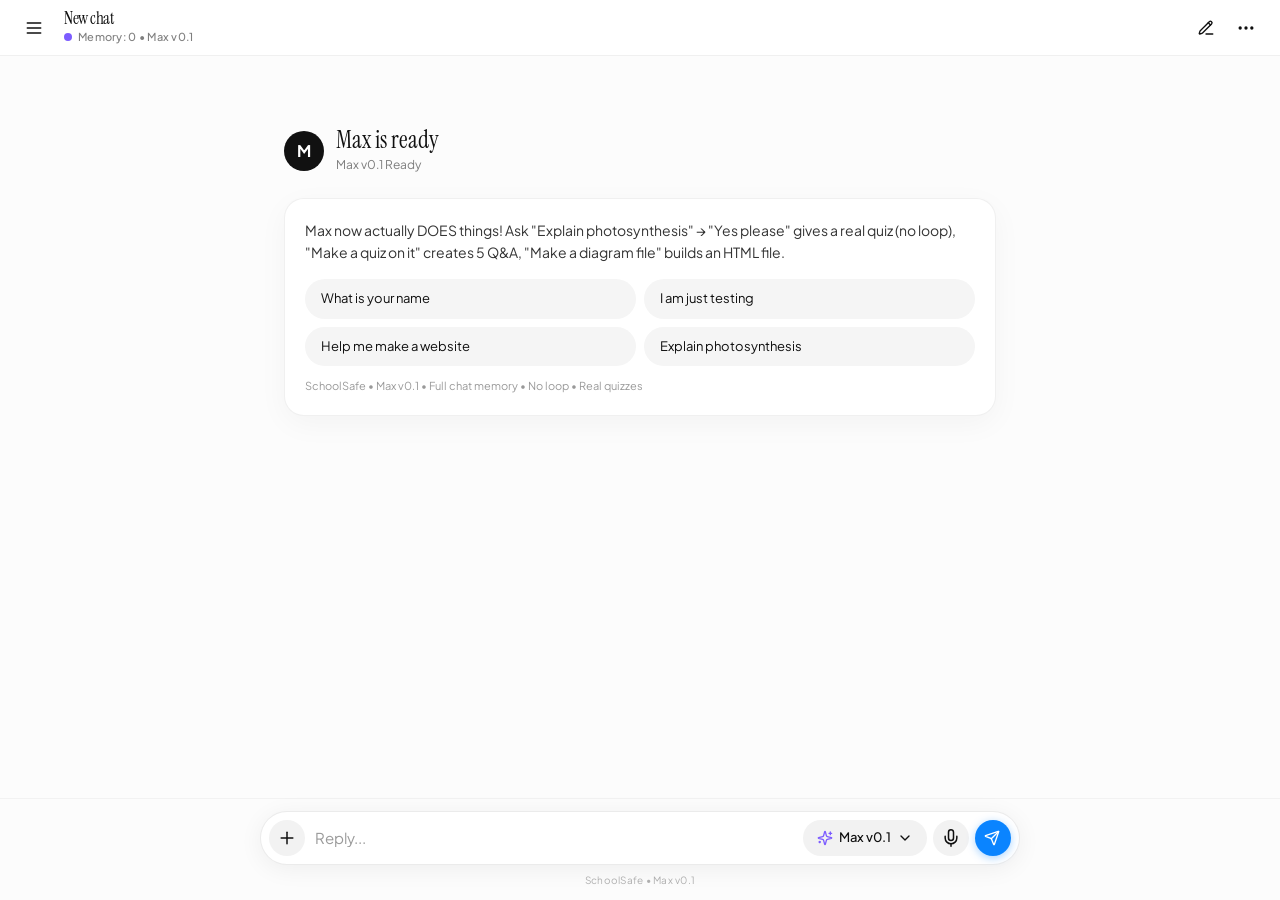
==== index.html @ f5fdd9db "Rename max.ai.html to index.html" ====
<!DOCTYPE html>
<html lang="en">
<head>
  <meta charset="UTF-8">
  <meta name="viewport" content="width=device-width, initial-scale=1">
  <title>React Artifact</title>
  <style>*,:after,:before{--tw-border-spacing-x:0;--tw-border-spacing-y:0;--tw-translate-x:0;--tw-translate-y:0;--tw-rotate:0;--tw-skew-x:0;--tw-skew-y:0;--tw-scale-x:1;--tw-scale-y:1;--tw-pan-x: ;--tw-pan-y: ;--tw-pinch-zoom: ;--tw-scroll-snap-strictness:proximity;--tw-gradient-from-position: ;--tw-gradient-via-position: ;--tw-gradient-to-position: ;--tw-ordinal: ;--tw-slashed-zero: ;--tw-numeric-figure: ;--tw-numeric-spacing: ;--tw-numeric-fraction: ;--tw-ring-inset: ;--tw-ring-offset-width:0px;--tw-ring-offset-color:#fff;--tw-ring-color:rgba(59,130,246,.5);--tw-ring-offset-shadow:0 0 #0000;--tw-ring-shadow:0 0 #0000;--tw-shadow:0 0 #0000;--tw-shadow-colored:0 0 #0000;--tw-blur: ;--tw-brightness: ;--tw-contrast: ;--tw-grayscale: ;--tw-hue-rotate: ;--tw-invert: ;--tw-saturate: ;--tw-sepia: ;--tw-drop-shadow: ;--tw-backdrop-blur: ;--tw-backdrop-brightness: ;--tw-backdrop-contrast: ;--tw-backdrop-grayscale: ;--tw-backdrop-hue-rotate: ;--tw-backdrop-invert: ;--tw-backdrop-opacity: ;--tw-backdrop-saturate: ;--tw-backdrop-sepia: ;--tw-contain-size: ;--tw-contain-layout: ;--tw-contain-paint: ;--tw-contain-style: }::backdrop{--tw-border-spacing-x:0;--tw-border-spacing-y:0;--tw-translate-x:0;--tw-translate-y:0;--tw-rotate:0;--tw-skew-x:0;--tw-skew-y:0;--tw-scale-x:1;--tw-scale-y:1;--tw-pan-x: ;--tw-pan-y: ;--tw-pinch-zoom: ;--tw-scroll-snap-strictness:proximity;--tw-gradient-from-position: ;--tw-gradient-via-position: ;--tw-gradient-to-position: ;--tw-ordinal: ;--tw-slashed-zero: ;--tw-numeric-figure: ;--tw-numeric-spacing: ;--tw-numeric-fraction: ;--tw-ring-inset: ;--tw-ring-offset-width:0px;--tw-ring-offset-color:#fff;--tw-ring-color:rgba(59,130,246,.5);--tw-ring-offset-shadow:0 0 #0000;--tw-ring-shadow:0 0 #0000;--tw-shadow:0 0 #0000;--tw-shadow-colored:0 0 #0000;--tw-blur: ;--tw-brightness: ;--tw-contrast: ;--tw-grayscale: ;--tw-hue-rotate: ;--tw-invert: ;--tw-saturate: ;--tw-sepia: ;--tw-drop-shadow: ;--tw-backdrop-blur: ;--tw-backdrop-brightness: ;--tw-backdrop-contrast: ;--tw-backdrop-grayscale: ;--tw-backdrop-hue-rotate: ;--tw-backdrop-invert: ;--tw-backdrop-opacity: ;--tw-backdrop-saturate: ;--tw-backdrop-sepia: ;--tw-contain-size: ;--tw-contain-layout: ;--tw-contain-paint: ;--tw-contain-style: }/*! tailwindcss v3.4.18 | MIT License | https://tailwindcss.com*/*,:after,:before{box-sizing:border-box;border:0 solid #e5e7eb}:after,:before{--tw-content:""}:host,html{line-height:1.5;-webkit-text-size-adjust:100%;-moz-tab-size:4;-o-tab-size:4;tab-size:4;font-family:ui-sans-serif,system-ui,sans-serif,Apple Color Emoji,Segoe UI Emoji,Segoe UI Symbol,Noto Color Emoji;font-feature-settings:normal;font-variation-settings:normal;-webkit-tap-highlight-color:transparent}body{line-height:inherit}hr{height:0;color:inherit;border-top-width:1px}abbr:where([title]){-webkit-text-decoration:underline dotted;text-decoration:underline dotted}h1,h2,h3,h4,h5,h6{font-size:inherit;font-weight:inherit}a{color:inherit;text-decoration:inherit}b,strong{font-weight:bolder}code,kbd,pre,samp{font-family:ui-monospace,SFMono-Regular,Menlo,Monaco,Consolas,Liberation Mono,Courier New,monospace;font-feature-settings:normal;font-variation-settings:normal;font-size:1em}small{font-size:80%}sub,sup{font-size:75%;line-height:0;position:relative;vertical-align:baseline}sub{bottom:-.25em}sup{top:-.5em}table{text-indent:0;border-color:inherit;border-collapse:collapse}button,input,optgroup,select,textarea{font-family:inherit;font-feature-settings:inherit;font-variation-settings:inherit;font-size:100%;font-weight:inherit;line-height:inherit;letter-spacing:inherit;color:inherit;margin:0;padding:0}button,select{text-transform:none}button,input:where([type=button]),input:where([type=reset]),input:where([type=submit]){-webkit-appearance:button;background-color:transparent;background-image:none}:-moz-focusring{outline:auto}:-moz-ui-invalid{box-shadow:none}progress{vertical-align:baseline}::-webkit-inner-spin-button,::-webkit-outer-spin-button{height:auto}[type=search]{-webkit-appearance:textfield;outline-offset:-2px}::-webkit-search-decoration{-webkit-appearance:none}::-webkit-file-upload-button{-webkit-appearance:button;font:inherit}summary{display:list-item}blockquote,dd,dl,figure,h1,h2,h3,h4,h5,h6,hr,p,pre{margin:0}fieldset{margin:0}fieldset,legend{padding:0}menu,ol,ul{list-style:none;margin:0;padding:0}dialog{padding:0}textarea{resize:vertical}input::-moz-placeholder,textarea::-moz-placeholder{opacity:1;color:#9ca3af}input::placeholder,textarea::placeholder{opacity:1;color:#9ca3af}[role=button],button{cursor:pointer}:disabled{cursor:default}audio,canvas,embed,iframe,img,object,svg,video{display:block;vertical-align:middle}img,video{max-width:100%;height:auto}[hidden]:where(:not([hidden=until-found])){display:none}.static{position:static}.fixed{position:fixed}.absolute{position:absolute}.relative{position:relative}.sticky{position:sticky}.inset-0{inset:0}.bottom-0{bottom:0}.bottom-\[44px\]{bottom:44px}.left-1\/2{left:50%}.right-0{right:0}.top-\[70px\]{top:70px}.top-\[var\(--safe-area-inset-top\)\]{top:var(--safe-area-inset-top)}.z-10{z-index:10}.z-20{z-index:20}.z-30{z-index:30}.z-\[50\]{z-index:50}.z-\[5\]{z-index:5}.z-\[60\]{z-index:60}.mx-auto{margin-left:auto;margin-right:auto}.mb-1{margin-bottom:.25rem}.mb-2{margin-bottom:.5rem}.mb-3{margin-bottom:.75rem}.ml-2{margin-left:.5rem}.mt-1{margin-top:.25rem}.mt-12{margin-top:3rem}.mt-2{margin-top:.5rem}.mt-3{margin-top:.75rem}.mt-4{margin-top:1rem}.mt-\[2px\]{margin-top:2px}.block{display:block}.flex{display:flex}.inline-flex{display:inline-flex}.grid{display:grid}.hidden{display:none}.h-10{height:2.5rem}.h-11{height:2.75rem}.h-2{height:.5rem}.h-3{height:.75rem}.h-3\.5{height:.875rem}.h-4{height:1rem}.h-5{height:1.25rem}.h-7{height:1.75rem}.h-8{height:2rem}.h-9{height:2.25rem}.h-\[18px\]{height:18px}.h-\[56px\]{height:56px}.h-full{height:100%}.max-h-\[420px\]{max-height:420px}.min-h-\[100dvh\]{min-height:100dvh}.w-10{width:2.5rem}.w-2{width:.5rem}.w-3{width:.75rem}.w-3\.5{width:.875rem}.w-4{width:1rem}.w-5{width:1.25rem}.w-7{width:1.75rem}.w-8{width:2rem}.w-9{width:2.25rem}.w-\[18px\]{width:18px}.w-\[320px\]{width:320px}.w-\[340px\]{width:340px}.w-fit{width:-moz-fit-content;width:fit-content}.w-full{width:100%}.min-w-0{min-width:0}.min-w-\[240px\]{min-width:240px}.max-w-\[200px\]{max-width:200px}.max-w-\[760px\]{max-width:760px}.max-w-\[82\%\]{max-width:82%}.max-w-\[86vw\]{max-width:86vw}.max-w-\[90vw\]{max-width:90vw}.flex-1{flex:1 1 0%}.shrink-0{flex-shrink:0}.-translate-x-1\/2{--tw-translate-x:-50%}.-translate-x-1\/2,.translate-x-\[-1px\]{transform:translate(var(--tw-translate-x),var(--tw-translate-y)) rotate(var(--tw-rotate)) skewX(var(--tw-skew-x)) skewY(var(--tw-skew-y)) scaleX(var(--tw-scale-x)) scaleY(var(--tw-scale-y))}.translate-x-\[-1px\]{--tw-translate-x:-1px}.rotate-180{--tw-rotate:180deg}.rotate-180,.transform{transform:translate(var(--tw-translate-x),var(--tw-translate-y)) rotate(var(--tw-rotate)) skewX(var(--tw-skew-x)) skewY(var(--tw-skew-y)) scaleX(var(--tw-scale-x)) scaleY(var(--tw-scale-y))}.animate-\[slideIn_0\.22s_ease\]{animation:slideIn .22s ease}@keyframes pulse{50%{opacity:.5}}.animate-pulse{animation:pulse 2s cubic-bezier(.4,0,.6,1) infinite}@keyframes spin{to{transform:rotate(1turn)}}.animate-spin{animation:spin 1s linear infinite}.cursor-pointer{cursor:pointer}.list-disc{list-style-type:disc}.grid-cols-2{grid-template-columns:repeat(2,minmax(0,1fr))}.flex-col{flex-direction:column}.items-start{align-items:flex-start}.items-center{align-items:center}.justify-start{justify-content:flex-start}.justify-end{justify-content:flex-end}.justify-center{justify-content:center}.justify-between{justify-content:space-between}.gap-1{gap:.25rem}.gap-1\.5{gap:.375rem}.gap-2{gap:.5rem}.gap-2\.5{gap:.625rem}.gap-3{gap:.75rem}.gap-5{gap:1.25rem}.gap-6{gap:1.5rem}.space-y-1>:not([hidden])~:not([hidden]){--tw-space-y-reverse:0;margin-top:calc(.25rem*(1 - var(--tw-space-y-reverse)));margin-bottom:calc(.25rem*var(--tw-space-y-reverse))}.overflow-auto{overflow:auto}.overflow-hidden{overflow:hidden}.overflow-y-auto{overflow-y:auto}.overflow-x-clip{overflow-x:clip}.truncate{overflow:hidden;text-overflow:ellipsis;white-space:nowrap}.whitespace-pre-wrap{white-space:pre-wrap}.break-words{overflow-wrap:break-word}.rounded-\[12px\]{border-radius:12px}.rounded-\[14px\]{border-radius:14px}.rounded-\[18px\]{border-radius:18px}.rounded-\[20px\]{border-radius:20px}.rounded-full{border-radius:9999px}.rounded-bl-\[6px\]{border-bottom-left-radius:6px}.rounded-br-\[6px\]{border-bottom-right-radius:6px}.border{border-width:1px}.border-b{border-bottom-width:1px}.border-t{border-top-width:1px}.border-\[\#7c5cff\]{--tw-border-opacity:1;border-color:rgb(124 92 255/var(--tw-border-opacity,1))}.border-amber-200{--tw-border-opacity:1;border-color:rgb(253 230 138/var(--tw-border-opacity,1))}.border-black\/10{border-color:rgba(0,0,0,.1)}.border-black\/\[0\.04\]{border-color:rgba(0,0,0,.04)}.border-black\/\[0\.05\]{border-color:rgba(0,0,0,.05)}.border-black\/\[0\.06\]{border-color:rgba(0,0,0,.06)}.border-black\/\[0\.08\]{border-color:rgba(0,0,0,.08)}.bg-\[\#0a84ff\]{--tw-bg-opacity:1;background-color:rgb(10 132 255/var(--tw-bg-opacity,1))}.bg-\[\#111\]{--tw-bg-opacity:1;background-color:rgb(17 17 17/var(--tw-bg-opacity,1))}.bg-\[\#7c5cff\]{--tw-bg-opacity:1;background-color:rgb(124 92 255/var(--tw-bg-opacity,1))}.bg-\[\#efefef\]{--tw-bg-opacity:1;background-color:rgb(239 239 239/var(--tw-bg-opacity,1))}.bg-\[\#f2f2f2\]{--tw-bg-opacity:1;background-color:rgb(242 242 242/var(--tw-bg-opacity,1))}.bg-\[\#f3f0ff\]{--tw-bg-opacity:1;background-color:rgb(243 240 255/var(--tw-bg-opacity,1))}.bg-\[\#f5f5f5\]{--tw-bg-opacity:1;background-color:rgb(245 245 245/var(--tw-bg-opacity,1))}.bg-\[\#fafafa\]{--tw-bg-opacity:1;background-color:rgb(250 250 250/var(--tw-bg-opacity,1))}.bg-\[\#fcfcfc\]{--tw-bg-opacity:1;background-color:rgb(252 252 252/var(--tw-bg-opacity,1))}.bg-amber-100{--tw-bg-opacity:1;background-color:rgb(254 243 199/var(--tw-bg-opacity,1))}.bg-amber-400{--tw-bg-opacity:1;background-color:rgb(251 191 36/var(--tw-bg-opacity,1))}.bg-amber-50{--tw-bg-opacity:1;background-color:rgb(255 251 235/var(--tw-bg-opacity,1))}.bg-black{--tw-bg-opacity:1;background-color:rgb(0 0 0/var(--tw-bg-opacity,1))}.bg-black\/10{background-color:rgba(0,0,0,.1)}.bg-black\/20{background-color:rgba(0,0,0,.2)}.bg-black\/5{background-color:rgba(0,0,0,.05)}.bg-black\/\[0\.06\]{background-color:rgba(0,0,0,.06)}.bg-green-100{--tw-bg-opacity:1;background-color:rgb(220 252 231/var(--tw-bg-opacity,1))}.bg-green-500{--tw-bg-opacity:1;background-color:rgb(34 197 94/var(--tw-bg-opacity,1))}.bg-red-500{--tw-bg-opacity:1;background-color:rgb(239 68 68/var(--tw-bg-opacity,1))}.bg-transparent{background-color:transparent}.bg-white{--tw-bg-opacity:1;background-color:rgb(255 255 255/var(--tw-bg-opacity,1))}.p-1{padding:.25rem}.p-2{padding:.5rem}.p-3{padding:.75rem}.p-5{padding:1.25rem}.px-1{padding-left:.25rem;padding-right:.25rem}.px-1\.5{padding-left:.375rem;padding-right:.375rem}.px-2{padding-left:.5rem;padding-right:.5rem}.px-2\.5{padding-left:.625rem;padding-right:.625rem}.px-3{padding-left:.75rem;padding-right:.75rem}.px-3\.5{padding-left:.875rem;padding-right:.875rem}.px-4{padding-left:1rem;padding-right:1rem}.px-\[16px\]{padding-left:16px;padding-right:16px}.py-0\.5{padding-top:.125rem;padding-bottom:.125rem}.py-1{padding-top:.25rem;padding-bottom:.25rem}.py-1\.5{padding-top:.375rem;padding-bottom:.375rem}.py-2{padding-top:.5rem;padding-bottom:.5rem}.py-2\.5{padding-top:.625rem;padding-bottom:.625rem}.py-3{padding-top:.75rem;padding-bottom:.75rem}.py-4{padding-top:1rem;padding-bottom:1rem}.py-6{padding-top:1.5rem;padding-bottom:1.5rem}.py-\[11px\]{padding-top:11px;padding-bottom:11px}.pb-4{padding-bottom:1rem}.pl-4{padding-left:1rem}.text-left{text-align:left}.text-center{text-align:center}.text-2xl{font-size:1.5rem;line-height:2rem}.text-\[10px\]{font-size:10px}.text-\[11px\]{font-size:11px}.text-\[12px\]{font-size:12px}.text-\[13px\]{font-size:13px}.text-\[14\.5px\]{font-size:14.5px}.text-\[14px\]{font-size:14px}.text-\[15px\]{font-size:15px}.text-\[17px\]{font-size:17px}.text-\[9px\]{font-size:9px}.font-\[400\]{font-weight:400}.font-bold{font-weight:700}.font-medium{font-weight:500}.font-semibold{font-weight:600}.uppercase{text-transform:uppercase}.leading-\[14px\]{line-height:14px}.leading-\[18px\]{line-height:18px}.leading-\[22px\]{line-height:22px}.leading-none{line-height:1}.tracking-tight{letter-spacing:-.025em}.tracking-wide{letter-spacing:.025em}.tracking-widest{letter-spacing:.1em}.text-\[\#0f0f0f\]{--tw-text-opacity:1;color:rgb(15 15 15/var(--tw-text-opacity,1))}.text-\[\#7c5cff\]{--tw-text-opacity:1;color:rgb(124 92 255/var(--tw-text-opacity,1))}.text-amber-700{--tw-text-opacity:1;color:rgb(180 83 9/var(--tw-text-opacity,1))}.text-black{--tw-text-opacity:1;color:rgb(0 0 0/var(--tw-text-opacity,1))}.text-black\/30{color:rgba(0,0,0,.3)}.text-black\/40{color:rgba(0,0,0,.4)}.text-black\/50{color:rgba(0,0,0,.5)}.text-black\/60{color:rgba(0,0,0,.6)}.text-black\/70{color:rgba(0,0,0,.7)}.text-black\/80{color:rgba(0,0,0,.8)}.text-green-700{--tw-text-opacity:1;color:rgb(21 128 61/var(--tw-text-opacity,1))}.text-white{--tw-text-opacity:1;color:rgb(255 255 255/var(--tw-text-opacity,1))}.accent-black{accent-color:#000}.shadow-\[0_16px_40px_rgba\(0\2c 0\2c 0\2c 0\.12\)\]{--tw-shadow:0 16px 40px rgba(0,0,0,.12);--tw-shadow-colored:0 16px 40px var(--tw-shadow-color);box-shadow:var(--tw-ring-offset-shadow,0 0 #0000),var(--tw-ring-shadow,0 0 #0000),var(--tw-shadow)}.shadow-\[0_1px_2px_rgba\(0\2c 0\2c 0\2c 0\.04\)\]{--tw-shadow:0 1px 2px rgba(0,0,0,.04);--tw-shadow-colored:0 1px 2px var(--tw-shadow-color);box-shadow:var(--tw-ring-offset-shadow,0 0 #0000),var(--tw-ring-shadow,0 0 #0000),var(--tw-shadow)}.shadow-\[0_2px_8px_rgba\(10\2c 132\2c 255\2c 0\.35\)\]{--tw-shadow:0 2px 8px rgba(10,132,255,.35);--tw-shadow-colored:0 2px 8px var(--tw-shadow-color);box-shadow:var(--tw-ring-offset-shadow,0 0 #0000),var(--tw-ring-shadow,0 0 #0000),var(--tw-shadow)}.shadow-\[0_4px_24px_rgba\(0\2c 0\2c 0\2c 0\.06\)\]{--tw-shadow:0 4px 24px rgba(0,0,0,.06);--tw-shadow-colored:0 4px 24px var(--tw-shadow-color);box-shadow:var(--tw-ring-offset-shadow,0 0 #0000),var(--tw-ring-shadow,0 0 #0000),var(--tw-shadow)}.shadow-\[0_8px_30px_rgba\(0\2c 0\2c 0\2c 0\.04\)\]{--tw-shadow:0 8px 30px rgba(0,0,0,.04);--tw-shadow-colored:0 8px 30px var(--tw-shadow-color);box-shadow:var(--tw-ring-offset-shadow,0 0 #0000),var(--tw-ring-shadow,0 0 #0000),var(--tw-shadow)}.shadow-\[12px_0_40px_rgba\(0\2c 0\2c 0\2c 0\.12\)\]{--tw-shadow:12px 0 40px rgba(0,0,0,.12);--tw-shadow-colored:12px 0 40px var(--tw-shadow-color)}.shadow-\[12px_0_40px_rgba\(0\2c 0\2c 0\2c 0\.12\)\],.shadow-lg{box-shadow:var(--tw-ring-offset-shadow,0 0 #0000),var(--tw-ring-shadow,0 0 #0000),var(--tw-shadow)}.shadow-lg{--tw-shadow:0 10px 15px -3px rgba(0,0,0,.1),0 4px 6px -4px rgba(0,0,0,.1);--tw-shadow-colored:0 10px 15px -3px var(--tw-shadow-color),0 4px 6px -4px var(--tw-shadow-color)}.outline-none{outline:2px solid transparent;outline-offset:2px}.backdrop-blur-\[2px\]{--tw-backdrop-blur:blur(2px);backdrop-filter:var(--tw-backdrop-blur) var(--tw-backdrop-brightness) var(--tw-backdrop-contrast) var(--tw-backdrop-grayscale) var(--tw-backdrop-hue-rotate) var(--tw-backdrop-invert) var(--tw-backdrop-opacity) var(--tw-backdrop-saturate) var(--tw-backdrop-sepia)}.transition{transition-property:color,background-color,border-color,text-decoration-color,fill,stroke,opacity,box-shadow,transform,filter,backdrop-filter;transition-timing-function:cubic-bezier(.4,0,.2,1);transition-duration:.15s}#root,body,html{min-height:100%}body{margin:0;font-family:ui-sans-serif,system-ui,-apple-system,BlinkMacSystemFont,Segoe UI,sans-serif}[role=button]:not([aria-disabled=true]),button:not(:disabled),label[for],select:not(:disabled),summary{cursor:pointer}.selection\:bg-\[\#e8e0ff\] ::-moz-selection{--tw-bg-opacity:1;background-color:rgb(232 224 255/var(--tw-bg-opacity,1))}.selection\:bg-\[\#e8e0ff\] ::selection{--tw-bg-opacity:1;background-color:rgb(232 224 255/var(--tw-bg-opacity,1))}.selection\:bg-\[\#e8e0ff\]::-moz-selection{--tw-bg-opacity:1;background-color:rgb(232 224 255/var(--tw-bg-opacity,1))}.selection\:bg-\[\#e8e0ff\]::selection{--tw-bg-opacity:1;background-color:rgb(232 224 255/var(--tw-bg-opacity,1))}.placeholder\:text-black\/40::-moz-placeholder{color:rgba(0,0,0,.4)}.placeholder\:text-black\/40::placeholder{color:rgba(0,0,0,.4)}.hover\:bg-\[\#006ee6\]:hover{--tw-bg-opacity:1;background-color:rgb(0 110 230/var(--tw-bg-opacity,1))}.hover\:bg-\[\#f3f0ff\]:hover{--tw-bg-opacity:1;background-color:rgb(243 240 255/var(--tw-bg-opacity,1))}.hover\:bg-\[\#f3f3f3\]:hover{--tw-bg-opacity:1;background-color:rgb(243 243 243/var(--tw-bg-opacity,1))}.hover\:bg-black\/10:hover{background-color:rgba(0,0,0,.1)}.hover\:bg-black\/5:hover{background-color:rgba(0,0,0,.05)}.hover\:bg-black\/80:hover{background-color:rgba(0,0,0,.8)}.hover\:bg-black\/\[0\.02\]:hover{background-color:rgba(0,0,0,.02)}.hover\:bg-black\/\[0\.03\]:hover{background-color:rgba(0,0,0,.03)}.hover\:bg-black\/\[0\.04\]:hover{background-color:rgba(0,0,0,.04)}.hover\:bg-black\/\[0\.06\]:hover{background-color:rgba(0,0,0,.06)}.hover\:bg-black\/\[0\.08\]:hover{background-color:rgba(0,0,0,.08)}.disabled\:opacity-50:disabled{opacity:.5}@media (min-width:640px){.sm\:inline{display:inline}.sm\:hidden{display:none}.sm\:px-4{padding-left:1rem;padding-right:1rem}.sm\:px-6{padding-left:1.5rem;padding-right:1.5rem}}</style>
</head>
<body>
  <div id="root"></div>
  
  <script type="module">var ld=Object.create;var{getPrototypeOf:ud,defineProperty:Pu,getOwnPropertyNames:od}=Object;var id=Object.prototype.hasOwnProperty;var Qe=(e,n,t)=>{t=e!=null?ld(ud(e)):{};let r=n||!e||!e.__esModule?Pu(t,"default",{value:e,enumerable:!0}):t;for(let l of od(e))if(!id.call(r,l))Pu(r,l,{get:()=>e[l],enumerable:!0});return r};var qr=(e,n)=>()=>(n||e((n={exports:{}}).exports,n),n.exports);var ad=(e,n)=>{for(var t in n)Pu(e,t,{get:n[t],enumerable:!0,configurable:!0,set:(r)=>n[t]=()=>r})};var sd=(e,n)=>()=>(e&&(n=e(e=0)),n);var fd=((e)=>typeof require<"u"?require:typeof Proxy<"u"?new Proxy(e,{get:(n,t)=>(typeof require<"u"?require:n)[t]}):e)(function(e){if(typeof require<"u")return require.apply(this,arguments);throw Error('Dynamic require of "'+e+'" is not supported')});var Ln=qr((Pd)=>{var Ft=Symbol.for("react.element"),cd=Symbol.for("react.portal"),dd=Symbol.for("react.fragment"),pd=Symbol.for("react.strict_mode"),vd=Symbol.for("react.profiler"),hd=Symbol.for("react.provider"),yd=Symbol.for("react.context"),md=Symbol.for("react.forward_ref"),gd=Symbol.for("react.suspense"),Sd=Symbol.for("react.memo"),kd=Symbol.for("react.lazy"),oa=Symbol.iterator;function wd(e){if(e===null||typeof e!=="object")return null;return e=oa&&e[oa]||e["@@iterator"],typeof e==="function"?e:null}var sa={isMounted:function(){return!1},enqueueForceUpdate:function(){},enqueueReplaceState:function(){},enqueueSetState:function(){}},fa=Object.assign,ca={};function bn(e,n,t){this.props=e,this.context=n,this.refs=ca,this.updater=t||sa}bn.prototype.isReactComponent={};bn.prototype.setState=function(e,n){if(typeof e!=="object"&&typeof e!=="function"&&e!=null)throw Error("setState(...): takes an object of state variables to update or a function which returns an object of state variables.");this.updater.enqueueSetState(this,e,n,"setState")};bn.prototype.forceUpdate=function(e){this.updater.enqueueForceUpdate(this,e,"forceUpdate")};function da(){}da.prototype=bn.prototype;function xu(e,n,t){this.props=e,this.context=n,this.refs=ca,this.updater=t||sa}var Tu=xu.prototype=new da;Tu.constructor=xu;fa(Tu,bn.prototype);Tu.isPureReactComponent=!0;var ia=Array.isArray,pa=Object.prototype.hasOwnProperty,Ou={current:null},va={key:!0,ref:!0,__self:!0,__source:!0};function ha(e,n,t){var r,l={},u=null,o=null;if(n!=null)for(r in n.ref!==void 0&&(o=n.ref),n.key!==void 0&&(u=""+n.key),n)pa.call(n,r)&&!va.hasOwnProperty(r)&&(l[r]=n[r]);var i=arguments.length-2;if(i===1)l.children=t;else if(1<i){for(var a=Array(i),f=0;f<i;f++)a[f]=arguments[f+2];l.children=a}if(e&&e.defaultProps)for(r in i=e.defaultProps,i)l[r]===void 0&&(l[r]=i[r]);return{$$typeof:Ft,type:e,key:u,ref:o,props:l,_owner:Ou.current}}function Ed(e,n){return{$$typeof:Ft,type:e.type,key:n,ref:e.ref,props:e.props,_owner:e._owner}}function Du(e){return typeof e==="object"&&e!==null&&e.$$typeof===Ft}function Cd(e){var n={"=":"=0",":":"=2"};return"$"+e.replace(/[=:]/g,function(t){return n[t]})}var aa=/\/+/g;function zu(e,n){return typeof e==="object"&&e!==null&&e.key!=null?Cd(""+e.key):n.toString(36)}function br(e,n,t,r,l){var u=typeof e;if(u==="undefined"||u==="boolean")e=null;var o=!1;if(e===null)o=!0;else switch(u){case"string":case"number":o=!0;break;case"object":switch(e.$$typeof){case Ft:case cd:o=!0}}if(o)return o=e,l=l(o),e=r===""?"."+zu(o,0):r,ia(l)?(t="",e!=null&&(t=e.replace(aa,"$&/")+"/"),br(l,n,t,"",function(f){return f})):l!=null&&(Du(l)&&(l=Ed(l,t+(!l.key||o&&o.key===l.key?"":(""+l.key).replace(aa,"$&/")+"/")+e)),n.push(l)),1;if(o=0,r=r===""?".":r+":",ia(e))for(var i=0;i<e.length;i++){u=e[i];var a=r+zu(u,i);o+=br(u,n,t,a,l)}else if(a=wd(e),typeof a==="function")for(e=a.call(e),i=0;!(u=e.next()).done;)u=u.value,a=r+zu(u,i++),o+=br(u,n,t,a,l);else if(u==="object")throw n=String(e),Error("Objects are not valid as a React child (found: "+(n==="[object Object]"?"object with keys {"+Object.keys(e).join(", ")+"}":n)+"). If you meant to render a collection of children, use an array instead.");return o}function jr(e,n,t){if(e==null)return e;var r=[],l=0;return br(e,r,"","",function(u){return n.call(t,u,l++)}),r}function _d(e){if(e._status===-1){var n=e._result;n=n(),n.then(function(t){if(e._status===0||e._status===-1)e._status=1,e._result=t},function(t){if(e._status===0||e._status===-1)e._status=2,e._result=t}),e._status===-1&&(e._status=0,e._result=n)}if(e._status===1)return e._result.default;throw e._result}var fe={current:null},el={transition:null},Nd={ReactCurrentDispatcher:fe,ReactCurrentBatchConfig:el,ReactCurrentOwner:Ou};function ya(){throw Error("act(...) is not supported in production builds of React.")}Pd.Children={map:jr,forEach:function(e,n,t){jr(e,function(){n.apply(this,arguments)},t)},count:function(e){var n=0;return jr(e,function(){n++}),n},toArray:function(e){return jr(e,function(n){return n})||[]},only:function(e){if(!Du(e))throw Error("React.Children.only expected to receive a single React element child.");return e}};Pd.Component=bn;Pd.Fragment=dd;Pd.Profiler=vd;Pd.PureComponent=xu;Pd.StrictMode=pd;Pd.Suspense=gd;Pd.__SECRET_INTERNALS_DO_NOT_USE_OR_YOU_WILL_BE_FIRED=Nd;Pd.act=ya;Pd.cloneElement=function(e,n,t){if(e===null||e===void 0)throw Error("React.cloneElement(...): The argument must be a React element, but you passed "+e+".");var r=fa({},e.props),l=e.key,u=e.ref,o=e._owner;if(n!=null){if(n.ref!==void 0&&(u=n.ref,o=Ou.current),n.key!==void 0&&(l=""+n.key),e.type&&e.type.defaultProps)var i=e.type.defaultProps;for(a in n)pa.call(n,a)&&!va.hasOwnProperty(a)&&(r[a]=n[a]===void 0&&i!==void 0?i[a]:n[a])}var a=arguments.length-2;if(a===1)r.children=t;else if(1<a){i=Array(a);for(var f=0;f<a;f++)i[f]=arguments[f+2];r.children=i}return{$$typeof:Ft,type:e.type,key:l,ref:u,props:r,_owner:o}};Pd.createContext=function(e){return e={$$typeof:yd,_currentValue:e,_currentValue2:e,_threadCount:0,Provider:null,Consumer:null,_defaultValue:null,_globalName:null},e.Provider={$$typeof:hd,_context:e},e.Consumer=e};Pd.createElement=ha;Pd.createFactory=function(e){var n=ha.bind(null,e);return n.type=e,n};Pd.createRef=function(){return{current:null}};Pd.forwardRef=function(e){return{$$typeof:md,render:e}};Pd.isValidElement=Du;Pd.lazy=function(e){return{$$typeof:kd,_payload:{_status:-1,_result:e},_init:_d}};Pd.memo=function(e,n){return{$$typeof:Sd,type:e,compare:n===void 0?null:n}};Pd.startTransition=function(e){var n=el.transition;el.transition={};try{e()}finally{el.transition=n}};Pd.unstable_act=ya;Pd.useCallback=function(e,n){return fe.current.useCallback(e,n)};Pd.useContext=function(e){return fe.current.useContext(e)};Pd.useDebugValue=function(){};Pd.useDeferredValue=function(e){return fe.current.useDeferredValue(e)};Pd.useEffect=function(e,n){return fe.current.useEffect(e,n)};Pd.useId=function(){return fe.current.useId()};Pd.useImperativeHandle=function(e,n,t){return fe.current.useImperativeHandle(e,n,t)};Pd.useInsertionEffect=function(e,n){return fe.current.useInsertionEffect(e,n)};Pd.useLayoutEffect=function(e,n){return fe.current.useLayoutEffect(e,n)};Pd.useMemo=function(e,n){return fe.current.useMemo(e,n)};Pd.useReducer=function(e,n,t){return fe.current.useReducer(e,n,t)};Pd.useRef=function(e){return fe.current.useRef(e)};Pd.useState=function(e){return fe.current.useState(e)};Pd.useSyncExternalStore=function(e,n,t){return fe.current.useSyncExternalStore(e,n,t)};Pd.useTransition=function(){return fe.current.useTransition()};Pd.version="18.3.1"});var Ca=qr((fp)=>{function Fu(e,n){var t=e.length;e.push(n);e:for(;0<t;){var r=t-1>>>1,l=e[r];if(0<nl(l,n))e[r]=n,e[t]=l,t=r;else break e}}function Ie(e){return e.length===0?null:e[0]}function ul(e){if(e.length===0)return null;var n=e[0],t=e.pop();if(t!==n){e[0]=t;e:for(var r=0,l=e.length,u=l>>>1;r<u;){var o=2*(r+1)-1,i=e[o],a=o+1,f=e[a];if(0>nl(i,t))a<l&&0>nl(f,i)?(e[r]=f,e[a]=t,r=a):(e[r]=i,e[o]=t,r=o);else if(a<l&&0>nl(f,t))e[r]=f,e[a]=t,r=a;else break e}}return n}function nl(e,n){var t=e.sortIndex-n.sortIndex;return t!==0?t:e.id-n.id}if(typeof performance==="object"&&typeof performance.now==="function")Iu=performance,fp.unstable_now=function(){return Iu.now()};else tl=Date,Lu=tl.now(),fp.unstable_now=function(){return tl.now()-Lu};var Iu,tl,Lu,He=[],fn=[],sp=1,Ne=null,ue=3,ol=!1,Un=!1,Lt=!1,ga=typeof setTimeout==="function"?setTimeout:null,Sa=typeof clearTimeout==="function"?clearTimeout:null,ma=typeof setImmediate<"u"?setImmediate:null;typeof navigator<"u"&&navigator.scheduling!==void 0&&navigator.scheduling.isInputPending!==void 0&&navigator.scheduling.isInputPending.bind(navigator.scheduling);function Uu(e){for(var n=Ie(fn);n!==null;){if(n.callback===null)ul(fn);else if(n.startTime<=e)ul(fn),n.sortIndex=n.expirationTime,Fu(He,n);else break;n=Ie(fn)}}function $u(e){if(Lt=!1,Uu(e),!Un)if(Ie(He)!==null)Un=!0,Bu(Mu);else{var n=Ie(fn);n!==null&&Wu($u,n.startTime-e)}}function Mu(e,n){Un=!1,Lt&&(Lt=!1,Sa(Ut),Ut=-1),ol=!0;var t=ue;try{Uu(n);for(Ne=Ie(He);Ne!==null&&(!(Ne.expirationTime>n)||e&&!Ea());){var r=Ne.callback;if(typeof r==="function"){Ne.callback=null,ue=Ne.priorityLevel;var l=r(Ne.expirationTime<=n);n=fp.unstable_now(),typeof l==="function"?Ne.callback=l:Ne===Ie(He)&&ul(He),Uu(n)}else ul(He);Ne=Ie(He)}if(Ne!==null)var u=!0;else{var o=Ie(fn);o!==null&&Wu($u,o.startTime-n),u=!1}return u}finally{Ne=null,ue=t,ol=!1}}var il=!1,rl=null,Ut=-1,ka=5,wa=-1;function Ea(){return fp.unstable_now()-wa<ka?!1:!0}function Ru(){if(rl!==null){var e=fp.unstable_now();wa=e;var n=!0;try{n=rl(!0,e)}finally{n?It():(il=!1,rl=null)}}else il=!1}var It;if(typeof ma==="function")It=function(){ma(Ru)};else if(typeof MessageChannel<"u")ll=new MessageChannel,Vu=ll.port2,ll.port1.onmessage=Ru,It=function(){Vu.postMessage(null)};else It=function(){ga(Ru,0)};var ll,Vu;function Bu(e){rl=e,il||(il=!0,It())}function Wu(e,n){Ut=ga(function(){e(fp.unstable_now())},n)}fp.unstable_IdlePriority=5;fp.unstable_ImmediatePriority=1;fp.unstable_LowPriority=4;fp.unstable_NormalPriority=3;fp.unstable_Profiling=null;fp.unstable_UserBlockingPriority=2;fp.unstable_cancelCallback=function(e){e.callback=null};fp.unstable_continueExecution=function(){Un||ol||(Un=!0,Bu(Mu))};fp.unstable_forceFrameRate=function(e){0>e||125<e?console.error("forceFrameRate takes a positive int between 0 and 125, forcing frame rates higher than 125 fps is not supported"):ka=0<e?Math.floor(1000/e):5};fp.unstable_getCurrentPriorityLevel=function(){return ue};fp.unstable_getFirstCallbackNode=function(){return Ie(He)};fp.unstable_next=function(e){switch(ue){case 1:case 2:case 3:var n=3;break;default:n=ue}var t=ue;ue=n;try{return e()}finally{ue=t}};fp.unstable_pauseExecution=function(){};fp.unstable_requestPaint=function(){};fp.unstable_runWithPriority=function(e,n){switch(e){case 1:case 2:case 3:case 4:case 5:break;default:e=3}var t=ue;ue=e;try{return n()}finally{ue=t}};fp.unstable_scheduleCallback=function(e,n,t){var r=fp.unstable_now();switch(typeof t==="object"&&t!==null?(t=t.delay,t=typeof t==="number"&&0<t?r+t:r):t=r,e){case 1:var l=-1;break;case 2:l=250;break;case 5:l=1073741823;break;case 4:l=1e4;break;default:l=5000}return l=t+l,e={id:sp++,callback:n,priorityLevel:e,startTime:t,expirationTime:l,sortIndex:-1},t>r?(e.sortIndex=t,Fu(fn,e),Ie(He)===null&&e===Ie(fn)&&(Lt?(Sa(Ut),Ut=-1):Lt=!0,Wu($u,t-r))):(e.sortIndex=l,Fu(He,e),Un||ol||(Un=!0,Bu(Mu))),e};fp.unstable_shouldYield=Ea;fp.unstable_wrapCallback=function(e){var n=ue;return function(){var t=ue;ue=n;try{return e.apply(this,arguments)}finally{ue=t}}}});var Zi={};ad(Zi,{version:()=>$c,unstable_renderSubtreeIntoContainer:()=>Vc,unstable_batchedUpdates:()=>Uc,unmountComponentAtNode:()=>Lc,render:()=>Ic,hydrateRoot:()=>Fc,hydrate:()=>Rc,flushSync:()=>Dc,findDOMNode:()=>Oc,createRoot:()=>Tc,createPortal:()=>xc,__SECRET_INTERNALS_DO_NOT_USE_OR_YOU_WILL_BE_FIRED:()=>zc});function g(e){for(var n="https://reactjs.org/docs/error-decoder.html?invariant="+e,t=1;t<arguments.length;t++)n+="&args[]="+encodeURIComponent(arguments[t]);return"Minified React error #"+e+"; visit "+n+" for the full message or use the non-minified dev environment for full errors and additional helpful warnings."}function Jn(e,n){wt(e,n),wt(e+"Capture",n)}function wt(e,n){ir[e]=n;for(e=0;e<n.length;e++)Ts.add(n[e])}function Op(e){if(so.call(Na,e))return!0;if(so.call(_a,e))return!1;if(Tp.test(e))return Na[e]=!0;return _a[e]=!0,!1}function Dp(e,n,t,r){if(t!==null&&t.type===0)return!1;switch(typeof n){case"function":case"symbol":return!0;case"boolean":if(r)return!1;if(t!==null)return!t.acceptsBooleans;return e=e.toLowerCase().slice(0,5),e!=="data-"&&e!=="aria-";default:return!1}}function Rp(e,n,t,r){if(n===null||typeof n>"u"||Dp(e,n,t,r))return!0;if(r)return!1;if(t!==null)switch(t.type){case 3:return!n;case 4:return n===!1;case 5:return isNaN(n);case 6:return isNaN(n)||1>n}return!1}function pe(e,n,t,r,l,u,o){this.acceptsBooleans=n===2||n===3||n===4,this.attributeName=r,this.attributeNamespace=l,this.mustUseProperty=t,this.propertyName=e,this.type=n,this.sanitizeURL=u,this.removeEmptyString=o}function ui(e){return e[1].toUpperCase()}function oi(e,n,t,r){var l=le.hasOwnProperty(n)?le[n]:null;if(l!==null?l.type!==0:r||!(2<n.length)||n[0]!=="o"&&n[0]!=="O"||n[1]!=="n"&&n[1]!=="N")Rp(n,t,l,r)&&(t=null),r||l===null?Op(n)&&(t===null?e.removeAttribute(n):e.setAttribute(n,""+t)):l.mustUseProperty?e[l.propertyName]=t===null?l.type===3?!1:"":t:(n=l.attributeName,r=l.attributeNamespace,t===null?e.removeAttribute(n):(l=l.type,t=l===3||l===4&&t===!0?"":""+t,r?e.setAttributeNS(r,n,t):e.setAttribute(n,t)))}function Vt(e){if(e===null||typeof e!=="object")return null;return e=Pa&&e[Pa]||e["@@iterator"],typeof e==="function"?e:null}function At(e){if(Qu===void 0)try{throw Error()}catch(t){var n=t.stack.trim().match(/\n( *(at )?)/);Qu=n&&n[1]||""}return`
`+Qu+e}function Au(e,n){if(!e||Hu)return"";Hu=!0;var t=Error.prepareStackTrace;Error.prepareStackTrace=void 0;try{if(n)if(n=function(){throw Error()},Object.defineProperty(n.prototype,"props",{set:function(){throw Error()}}),typeof Reflect==="object"&&Reflect.construct){try{Reflect.construct(n,[])}catch(f){var r=f}Reflect.construct(e,[],n)}else{try{n.call()}catch(f){r=f}e.call(n.prototype)}else{try{throw Error()}catch(f){r=f}e()}}catch(f){if(f&&r&&typeof f.stack==="string"){for(var l=f.stack.split(`
`),u=r.stack.split(`
`),o=l.length-1,i=u.length-1;1<=o&&0<=i&&l[o]!==u[i];)i--;for(;1<=o&&0<=i;o--,i--)if(l[o]!==u[i]){if(o!==1||i!==1)do if(o--,i--,0>i||l[o]!==u[i]){var a=`
`+l[o].replace(" at new "," at ");return e.displayName&&a.includes("<anonymous>")&&(a=a.replace("<anonymous>",e.displayName)),a}while(1<=o&&0<=i);break}}}finally{Hu=!1,Error.prepareStackTrace=t}return(e=e?e.displayName||e.name:"")?At(e):""}function Fp(e){switch(e.tag){case 5:return At(e.type);case 16:return At("Lazy");case 13:return At("Suspense");case 19:return At("SuspenseList");case 0:case 2:case 15:return e=Au(e.type,!1),e;case 11:return e=Au(e.type.render,!1),e;case 1:return e=Au(e.type,!0),e;default:return""}}function vo(e){if(e==null)return null;if(typeof e==="function")return e.displayName||e.name||null;if(typeof e==="string")return e;switch(e){case lt:return"Fragment";case rt:return"Portal";case fo:return"Profiler";case ii:return"StrictMode";case co:return"Suspense";case po:return"SuspenseList"}if(typeof e==="object")switch(e.$$typeof){case Ds:return(e.displayName||"Context")+".Consumer";case Os:return(e._context.displayName||"Context")+".Provider";case ai:var n=e.render;return e=e.displayName,e||(e=n.displayName||n.name||"",e=e!==""?"ForwardRef("+e+")":"ForwardRef"),e;case si:return n=e.displayName||null,n!==null?n:vo(e.type)||"Memo";case dn:n=e._payload,e=e._init;try{return vo(e(n))}catch(t){}}return null}function Ip(e){var n=e.type;switch(e.tag){case 24:return"Cache";case 9:return(n.displayName||"Context")+".Consumer";case 10:return(n._context.displayName||"Context")+".Provider";case 18:return"DehydratedFragment";case 11:return e=n.render,e=e.displayName||e.name||"",n.displayName||(e!==""?"ForwardRef("+e+")":"ForwardRef");case 7:return"Fragment";case 5:return n;case 4:return"Portal";case 3:return"Root";case 6:return"Text";case 16:return vo(n);case 8:return n===ii?"StrictMode":"Mode";case 22:return"Offscreen";case 12:return"Profiler";case 21:return"Scope";case 13:return"Suspense";case 19:return"SuspenseList";case 25:return"TracingMarker";case 1:case 0:case 17:case 2:case 14:case 15:if(typeof n==="function")return n.displayName||n.name||null;if(typeof n==="string")return n}return null}function Pn(e){switch(typeof e){case"boolean":case"number":case"string":case"undefined":return e;case"object":return e;default:return""}}function Fs(e){var n=e.type;return(e=e.nodeName)&&e.toLowerCase()==="input"&&(n==="checkbox"||n==="radio")}function Lp(e){var n=Fs(e)?"checked":"value",t=Object.getOwnPropertyDescriptor(e.constructor.prototype,n),r=""+e[n];if(!e.hasOwnProperty(n)&&typeof t<"u"&&typeof t.get==="function"&&typeof t.set==="function"){var{get:l,set:u}=t;return Object.defineProperty(e,n,{configurable:!0,get:function(){return l.call(this)},set:function(o){r=""+o,u.call(this,o)}}),Object.defineProperty(e,n,{enumerable:t.enumerable}),{getValue:function(){return r},setValue:function(o){r=""+o},stopTracking:function(){e._valueTracker=null,delete e[n]}}}}function sl(e){e._valueTracker||(e._valueTracker=Lp(e))}function Is(e){if(!e)return!1;var n=e._valueTracker;if(!n)return!0;var t=n.getValue(),r="";return e&&(r=Fs(e)?e.checked?"true":"false":e.value),e=r,e!==t?(n.setValue(e),!0):!1}function Il(e){if(e=e||(typeof document<"u"?document:void 0),typeof e>"u")return null;try{return e.activeElement||e.body}catch(n){return e.body}}function ho(e,n){var t=n.checked;return K({},n,{defaultChecked:void 0,defaultValue:void 0,value:void 0,checked:t!=null?t:e._wrapperState.initialChecked})}function za(e,n){var t=n.defaultValue==null?"":n.defaultValue,r=n.checked!=null?n.checked:n.defaultChecked;t=Pn(n.value!=null?n.value:t),e._wrapperState={initialChecked:r,initialValue:t,controlled:n.type==="checkbox"||n.type==="radio"?n.checked!=null:n.value!=null}}function Ls(e,n){n=n.checked,n!=null&&oi(e,"checked",n,!1)}function yo(e,n){Ls(e,n);var t=Pn(n.value),r=n.type;if(t!=null)if(r==="number"){if(t===0&&e.value===""||e.value!=t)e.value=""+t}else e.value!==""+t&&(e.value=""+t);else if(r==="submit"||r==="reset"){e.removeAttribute("value");return}n.hasOwnProperty("value")?mo(e,n.type,t):n.hasOwnProperty("defaultValue")&&mo(e,n.type,Pn(n.defaultValue)),n.checked==null&&n.defaultChecked!=null&&(e.defaultChecked=!!n.defaultChecked)}function xa(e,n,t){if(n.hasOwnProperty("value")||n.hasOwnProperty("defaultValue")){var r=n.type;if(!(r!=="submit"&&r!=="reset"||n.value!==void 0&&n.value!==null))return;n=""+e._wrapperState.initialValue,t||n===e.value||(e.value=n),e.defaultValue=n}t=e.name,t!==""&&(e.name=""),e.defaultChecked=!!e._wrapperState.initialChecked,t!==""&&(e.name=t)}function mo(e,n,t){if(n!=="number"||Il(e.ownerDocument)!==e)t==null?e.defaultValue=""+e._wrapperState.initialValue:e.defaultValue!==""+t&&(e.defaultValue=""+t)}function ht(e,n,t,r){if(e=e.options,n){n={};for(var l=0;l<t.length;l++)n["$"+t[l]]=!0;for(t=0;t<e.length;t++)l=n.hasOwnProperty("$"+e[t].value),e[t].selected!==l&&(e[t].selected=l),l&&r&&(e[t].defaultSelected=!0)}else{t=""+Pn(t),n=null;for(l=0;l<e.length;l++){if(e[l].value===t){e[l].selected=!0,r&&(e[l].defaultSelected=!0);return}n!==null||e[l].disabled||(n=e[l])}n!==null&&(n.selected=!0)}}function go(e,n){if(n.dangerouslySetInnerHTML!=null)throw Error(g(91));return K({},n,{value:void 0,defaultValue:void 0,children:""+e._wrapperState.initialValue})}function Ta(e,n){var t=n.value;if(t==null){if(t=n.children,n=n.defaultValue,t!=null){if(n!=null)throw Error(g(92));if(Kt(t)){if(1<t.length)throw Error(g(93));t=t[0]}n=t}n==null&&(n=""),t=n}e._wrapperState={initialValue:Pn(t)}}function Us(e,n){var t=Pn(n.value),r=Pn(n.defaultValue);t!=null&&(t=""+t,t!==e.value&&(e.value=t),n.defaultValue==null&&e.defaultValue!==t&&(e.defaultValue=t)),r!=null&&(e.defaultValue=""+r)}function Oa(e){var n=e.textContent;n===e._wrapperState.initialValue&&n!==""&&n!==null&&(e.value=n)}function Vs(e){switch(e){case"svg":return"http://www.w3.org/2000/svg";case"math":return"http://www.w3.org/1998/Math/MathML";default:return"http://www.w3.org/1999/xhtml"}}function So(e,n){return e==null||e==="http://www.w3.org/1999/xhtml"?Vs(n):e==="http://www.w3.org/2000/svg"&&n==="foreignObject"?"http://www.w3.org/1999/xhtml":e}function ar(e,n){if(n){var t=e.firstChild;if(t&&t===e.lastChild&&t.nodeType===3){t.nodeValue=n;return}}e.textContent=n}function Ms(e,n,t){return n==null||typeof n==="boolean"||n===""?"":t||typeof n!=="number"||n===0||jt.hasOwnProperty(e)&&jt[e]?(""+n).trim():n+"px"}function Bs(e,n){e=e.style;for(var t in n)if(n.hasOwnProperty(t)){var r=t.indexOf("--")===0,l=Ms(t,n[t],r);t==="float"&&(t="cssFloat"),r?e.setProperty(t,l):e[t]=l}}function ko(e,n){if(n){if(Vp[e]&&(n.children!=null||n.dangerouslySetInnerHTML!=null))throw Error(g(137,e));if(n.dangerouslySetInnerHTML!=null){if(n.children!=null)throw Error(g(60));if(typeof n.dangerouslySetInnerHTML!=="object"||!("__html"in n.dangerouslySetInnerHTML))throw Error(g(61))}if(n.style!=null&&typeof n.style!=="object")throw Error(g(62))}}function wo(e,n){if(e.indexOf("-")===-1)return typeof n.is==="string";switch(e){case"annotation-xml":case"color-profile":case"font-face":case"font-face-src":case"font-face-uri":case"font-face-format":case"font-face-name":case"missing-glyph":return!1;default:return!0}}function fi(e){return e=e.target||e.srcElement||window,e.correspondingUseElement&&(e=e.correspondingUseElement),e.nodeType===3?e.parentNode:e}function Da(e){if(e=Pr(e)){if(typeof Co!=="function")throw Error(g(280));var n=e.stateNode;n&&(n=au(n),Co(e.stateNode,e.type,n))}}function Ws(e){yt?mt?mt.push(e):mt=[e]:yt=e}function Qs(){if(yt){var e=yt,n=mt;if(mt=yt=null,Da(e),n)for(e=0;e<n.length;e++)Da(n[e])}}function Hs(e,n){return e(n)}function As(){}function Ks(e,n,t){if(Ku)return e(n,t);Ku=!0;try{return Hs(e,n,t)}finally{if(Ku=!1,yt!==null||mt!==null)As(),Qs()}}function sr(e,n){var t=e.stateNode;if(t===null)return null;var r=au(t);if(r===null)return null;t=r[n];e:switch(n){case"onClick":case"onClickCapture":case"onDoubleClick":case"onDoubleClickCapture":case"onMouseDown":case"onMouseDownCapture":case"onMouseMove":case"onMouseMoveCapture":case"onMouseUp":case"onMouseUpCapture":case"onMouseEnter":(r=!r.disabled)||(e=e.type,r=!(e==="button"||e==="input"||e==="select"||e==="textarea")),e=!r;break e;default:e=!1}if(e)return null;if(t&&typeof t!=="function")throw Error(g(231,n,typeof t));return t}function $p(e,n,t,r,l,u,o,i,a){var f=Array.prototype.slice.call(arguments,3);try{n.apply(t,f)}catch(v){this.onError(v)}}function Bp(e,n,t,r,l,u,o,i,a){bt=!1,Ll=null,$p.apply(Mp,arguments)}function Wp(e,n,t,r,l,u,o,i,a){if(Bp.apply(this,arguments),bt){if(bt){var f=Ll;bt=!1,Ll=null}else throw Error(g(198));Ul||(Ul=!0,No=f)}}function qn(e){var n=e,t=e;if(e.alternate)for(;n.return;)n=n.return;else{e=n;do n=e,(n.flags&4098)!==0&&(t=n.return),e=n.return;while(e)}return n.tag===3?t:null}function Ys(e){if(e.tag===13){var n=e.memoizedState;if(n===null&&(e=e.alternate,e!==null&&(n=e.memoizedState)),n!==null)return n.dehydrated}return null}function Ra(e){if(qn(e)!==e)throw Error(g(188))}function Qp(e){var n=e.alternate;if(!n){if(n=qn(e),n===null)throw Error(g(188));return n!==e?null:e}for(var t=e,r=n;;){var l=t.return;if(l===null)break;var u=l.alternate;if(u===null){if(r=l.return,r!==null){t=r;continue}break}if(l.child===u.child){for(u=l.child;u;){if(u===t)return Ra(l),e;if(u===r)return Ra(l),n;u=u.sibling}throw Error(g(188))}if(t.return!==r.return)t=l,r=u;else{for(var o=!1,i=l.child;i;){if(i===t){o=!0,t=l,r=u;break}if(i===r){o=!0,r=l,t=u;break}i=i.sibling}if(!o){for(i=u.child;i;){if(i===t){o=!0,t=u,r=l;break}if(i===r){o=!0,r=u,t=l;break}i=i.sibling}if(!o)throw Error(g(189))}}if(t.alternate!==r)throw Error(g(190))}if(t.tag!==3)throw Error(g(188));return t.stateNode.current===t?e:n}function Xs(e){return e=Qp(e),e!==null?Zs(e):null}function Zs(e){if(e.tag===5||e.tag===6)return e;for(e=e.child;e!==null;){var n=Zs(e);if(n!==null)return n;e=e.sibling}return null}function Xp(e){if(Xe&&typeof Xe.onCommitFiberRoot==="function")try{Xe.onCommitFiberRoot(lu,e,void 0,(e.current.flags&128)===128)}catch(n){}}function Jp(e){return e>>>=0,e===0?32:31-(Zp(e)/Gp|0)|0}function Yt(e){switch(e&-e){case 1:return 1;case 2:return 2;case 4:return 4;case 8:return 8;case 16:return 16;case 32:return 32;case 64:case 128:case 256:case 512:case 1024:case 2048:case 4096:case 8192:case 16384:case 32768:case 65536:case 131072:case 262144:case 524288:case 1048576:case 2097152:return e&4194240;case 4194304:case 8388608:case 16777216:case 33554432:case 67108864:return e&130023424;case 134217728:return 134217728;case 268435456:return 268435456;case 536870912:return 536870912;case 1073741824:return 1073741824;default:return e}}function $l(e,n){var t=e.pendingLanes;if(t===0)return 0;var r=0,l=e.suspendedLanes,u=e.pingedLanes,o=t&268435455;if(o!==0){var i=o&~l;i!==0?r=Yt(i):(u&=o,u!==0&&(r=Yt(u)))}else o=t&~l,o!==0?r=Yt(o):u!==0&&(r=Yt(u));if(r===0)return 0;if(n!==0&&n!==r&&(n&l)===0&&(l=r&-r,u=n&-n,l>=u||l===16&&(u&4194240)!==0))return n;if((r&4)!==0&&(r|=t&16),n=e.entangledLanes,n!==0)for(e=e.entanglements,n&=r;0<n;)t=31-Me(n),l=1<<t,r|=e[t],n&=~l;return r}function qp(e,n){switch(e){case 1:case 2:case 4:return n+250;case 8:case 16:case 32:case 64:case 128:case 256:case 512:case 1024:case 2048:case 4096:case 8192:case 16384:case 32768:case 65536:case 131072:case 262144:case 524288:case 1048576:case 2097152:return n+5000;case 4194304:case 8388608:case 16777216:case 33554432:case 67108864:return-1;case 134217728:case 268435456:case 536870912:case 1073741824:return-1;default:return-1}}function jp(e,n){for(var{suspendedLanes:t,pingedLanes:r,expirationTimes:l,pendingLanes:u}=e;0<u;){var o=31-Me(u),i=1<<o,a=l[o];if(a===-1){if((i&t)===0||(i&r)!==0)l[o]=qp(i,n)}else a<=n&&(e.expiredLanes|=i);u&=~i}}function Po(e){return e=e.pendingLanes&-1073741825,e!==0?e:e&1073741824?1073741824:0}function js(){var e=cl;return cl<<=1,(cl&4194240)===0&&(cl=64),e}function Yu(e){for(var n=[],t=0;31>t;t++)n.push(e);return n}function _r(e,n,t){e.pendingLanes|=n,n!==536870912&&(e.suspendedLanes=0,e.pingedLanes=0),e=e.eventTimes,n=31-Me(n),e[n]=t}function bp(e,n){var t=e.pendingLanes&~n;e.pendingLanes=n,e.suspendedLanes=0,e.pingedLanes=0,e.expiredLanes&=n,e.mutableReadLanes&=n,e.entangledLanes&=n,n=e.entanglements;var r=e.eventTimes;for(e=e.expirationTimes;0<t;){var l=31-Me(t),u=1<<l;n[l]=0,r[l]=-1,e[l]=-1,t&=~u}}function di(e,n){var t=e.entangledLanes|=n;for(e=e.entanglements;t;){var r=31-Me(t),l=1<<r;l&n|e[r]&n&&(e[r]|=n),t&=~l}}function bs(e){return e&=-e,1<e?4<e?(e&268435455)!==0?16:536870912:4:1}function Ia(e,n){switch(e){case"focusin":case"focusout":gn=null;break;case"dragenter":case"dragleave":Sn=null;break;case"mouseover":case"mouseout":kn=null;break;case"pointerover":case"pointerout":fr.delete(n.pointerId);break;case"gotpointercapture":case"lostpointercapture":cr.delete(n.pointerId)}}function $t(e,n,t,r,l,u){if(e===null||e.nativeEvent!==u)return e={blockedOn:n,domEventName:t,eventSystemFlags:r,nativeEvent:u,targetContainers:[l]},n!==null&&(n=Pr(n),n!==null&&pi(n)),e;return e.eventSystemFlags|=r,n=e.targetContainers,l!==null&&n.indexOf(l)===-1&&n.push(l),e}function n0(e,n,t,r,l){switch(n){case"focusin":return gn=$t(gn,e,n,t,r,l),!0;case"dragenter":return Sn=$t(Sn,e,n,t,r,l),!0;case"mouseover":return kn=$t(kn,e,n,t,r,l),!0;case"pointerover":var u=l.pointerId;return fr.set(u,$t(fr.get(u)||null,e,n,t,r,l)),!0;case"gotpointercapture":return u=l.pointerId,cr.set(u,$t(cr.get(u)||null,e,n,t,r,l)),!0}return!1}function lf(e){var n=Bn(e.target);if(n!==null){var t=qn(n);if(t!==null){if(n=t.tag,n===13){if(n=Ys(t),n!==null){e.blockedOn=n,rf(e.priority,function(){nf(t)});return}}else if(n===3&&t.stateNode.current.memoizedState.isDehydrated){e.blockedOn=t.tag===3?t.stateNode.containerInfo:null;return}}}e.blockedOn=null}function Cl(e){if(e.blockedOn!==null)return!1;for(var n=e.targetContainers;0<n.length;){var t=xo(e.domEventName,e.eventSystemFlags,n[0],e.nativeEvent);if(t===null){t=e.nativeEvent;var r=new t.constructor(t.type,t);Eo=r,t.target.dispatchEvent(r),Eo=null}else return n=Pr(t),n!==null&&pi(n),e.blockedOn=t,!1;n.shift()}return!0}function La(e,n,t){Cl(e)&&t.delete(n)}function t0(){zo=!1,gn!==null&&Cl(gn)&&(gn=null),Sn!==null&&Cl(Sn)&&(Sn=null),kn!==null&&Cl(kn)&&(kn=null),fr.forEach(La),cr.forEach(La)}function Mt(e,n){e.blockedOn===n&&(e.blockedOn=null,zo||(zo=!0,Q.unstable_scheduleCallback(Q.unstable_NormalPriority,t0)))}function dr(e){function n(l){return Mt(l,e)}if(0<pl.length){Mt(pl[0],e);for(var t=1;t<pl.length;t++){var r=pl[t];r.blockedOn===e&&(r.blockedOn=null)}}gn!==null&&Mt(gn,e),Sn!==null&&Mt(Sn,e),kn!==null&&Mt(kn,e),fr.forEach(n),cr.forEach(n);for(t=0;t<vn.length;t++)r=vn[t],r.blockedOn===e&&(r.blockedOn=null);for(;0<vn.length&&(t=vn[0],t.blockedOn===null);)lf(t),t.blockedOn===null&&vn.shift()}function r0(e,n,t,r){var l=L,u=gt.transition;gt.transition=null;try{L=1,vi(e,n,t,r)}finally{L=l,gt.transition=u}}function l0(e,n,t,r){var l=L,u=gt.transition;gt.transition=null;try{L=4,vi(e,n,t,r)}finally{L=l,gt.transition=u}}function vi(e,n,t,r){if(Ml){var l=xo(e,n,t,r);if(l===null)ju(e,n,r,Bl,t),Ia(e,r);else if(n0(l,e,n,t,r))r.stopPropagation();else if(Ia(e,r),n&4&&-1<e0.indexOf(e)){for(;l!==null;){var u=Pr(l);if(u!==null&&ef(u),u=xo(e,n,t,r),u===null&&ju(e,n,r,Bl,t),u===l)break;l=u}l!==null&&r.stopPropagation()}else ju(e,n,r,null,t)}}function xo(e,n,t,r){if(Bl=null,e=fi(r),e=Bn(e),e!==null)if(n=qn(e),n===null)e=null;else if(t=n.tag,t===13){if(e=Ys(n),e!==null)return e;e=null}else if(t===3){if(n.stateNode.current.memoizedState.isDehydrated)return n.tag===3?n.stateNode.containerInfo:null;e=null}else n!==e&&(e=null);return Bl=e,null}function uf(e){switch(e){case"cancel":case"click":case"close":case"contextmenu":case"copy":case"cut":case"auxclick":case"dblclick":case"dragend":case"dragstart":case"drop":case"focusin":case"focusout":case"input":case"invalid":case"keydown":case"keypress":case"keyup":case"mousedown":case"mouseup":case"paste":case"pause":case"play":case"pointercancel":case"pointerdown":case"pointerup":case"ratechange":case"reset":case"resize":case"seeked":case"submit":case"touchcancel":case"touchend":case"touchstart":case"volumechange":case"change":case"selectionchange":case"textInput":case"compositionstart":case"compositionend":case"compositionupdate":case"beforeblur":case"afterblur":case"beforeinput":case"blur":case"fullscreenchange":case"focus":case"hashchange":case"popstate":case"select":case"selectstart":return 1;case"drag":case"dragenter":case"dragexit":case"dragleave":case"dragover":case"mousemove":case"mouseout":case"mouseover":case"pointermove":case"pointerout":case"pointerover":case"scroll":case"toggle":case"touchmove":case"wheel":case"mouseenter":case"mouseleave":case"pointerenter":case"pointerleave":return 4;case"message":switch(Kp()){case ci:return 1;case Js:return 4;case Vl:case Yp:return 16;case qs:return 536870912;default:return 16}default:return 16}}function of(){if(_l)return _l;var e,n=hi,t=n.length,r,l="value"in yn?yn.value:yn.textContent,u=l.length;for(e=0;e<t&&n[e]===l[e];e++);var o=t-e;for(r=1;r<=o&&n[t-r]===l[u-r];r++);return _l=l.slice(e,1<r?1-r:void 0)}function Nl(e){var n=e.keyCode;return"charCode"in e?(e=e.charCode,e===0&&n===13&&(e=13)):e=n,e===10&&(e=13),32<=e||e===13?e:0}function vl(){return!0}function Ua(){return!1}function _e(e){function n(t,r,l,u,o){this._reactName=t,this._targetInst=l,this.type=r,this.nativeEvent=u,this.target=o,this.currentTarget=null;for(var i in e)e.hasOwnProperty(i)&&(t=e[i],this[i]=t?t(u):u[i]);return this.isDefaultPrevented=(u.defaultPrevented!=null?u.defaultPrevented:u.returnValue===!1)?vl:Ua,this.isPropagationStopped=Ua,this}return K(n.prototype,{preventDefault:function(){this.defaultPrevented=!0;var t=this.nativeEvent;t&&(t.preventDefault?t.preventDefault():typeof t.returnValue!=="unknown"&&(t.returnValue=!1),this.isDefaultPrevented=vl)},stopPropagation:function(){var t=this.nativeEvent;t&&(t.stopPropagation?t.stopPropagation():typeof t.cancelBubble!=="unknown"&&(t.cancelBubble=!0),this.isPropagationStopped=vl)},persist:function(){},isPersistent:vl}),n}function m0(e){var n=this.nativeEvent;return n.getModifierState?n.getModifierState(e):(e=y0[e])?!!n[e]:!1}function mi(){return m0}function sf(e,n){switch(e){case"keyup":return z0.indexOf(n.keyCode)!==-1;case"keydown":return n.keyCode!==229;case"keypress":case"mousedown":case"focusout":return!0;default:return!1}}function ff(e){return e=e.detail,typeof e==="object"&&"data"in e?e.data:null}function T0(e,n){switch(e){case"compositionend":return ff(n);case"keypress":if(n.which!==32)return null;return Wa=!0,Ba;case"textInput":return e=n.data,e===Ba&&Wa?null:e;default:return null}}function O0(e,n){if(ut)return e==="compositionend"||!gi&&sf(e,n)?(e=of(),_l=hi=yn=null,ut=!1,e):null;switch(e){case"paste":return null;case"keypress":if(!(n.ctrlKey||n.altKey||n.metaKey)||n.ctrlKey&&n.altKey){if(n.char&&1<n.char.length)return n.char;if(n.which)return String.fromCharCode(n.which)}return null;case"compositionend":return af&&n.locale!=="ko"?null:n.data;default:return null}}function Qa(e){var n=e&&e.nodeName&&e.nodeName.toLowerCase();return n==="input"?!!D0[e.type]:n==="textarea"?!0:!1}function cf(e,n,t,r){Ws(r),n=Wl(n,"onChange"),0<n.length&&(t=new yi("onChange","change",null,t,r),e.push({event:t,listeners:n}))}function R0(e){Ef(e,0)}function ou(e){var n=at(e);if(Is(n))return e}function F0(e,n){if(e==="change")return n}function Ha(){nr&&(nr.detachEvent("onpropertychange",pf),pr=nr=null)}function pf(e){if(e.propertyName==="value"&&ou(pr)){var n=[];cf(n,pr,e,fi(e)),Ks(R0,n)}}function I0(e,n,t){e==="focusin"?(Ha(),nr=n,pr=t,nr.attachEvent("onpropertychange",pf)):e==="focusout"&&Ha()}function L0(e){if(e==="selectionchange"||e==="keyup"||e==="keydown")return ou(pr)}function U0(e,n){if(e==="click")return ou(n)}function V0(e,n){if(e==="input"||e==="change")return ou(n)}function $0(e,n){return e===n&&(e!==0||1/e===1/n)||e!==e&&n!==n}function vr(e,n){if(We(e,n))return!0;if(typeof e!=="object"||e===null||typeof n!=="object"||n===null)return!1;var t=Object.keys(e),r=Object.keys(n);if(t.length!==r.length)return!1;for(r=0;r<t.length;r++){var l=t[r];if(!so.call(n,l)||!We(e[l],n[l]))return!1}return!0}function Aa(e){for(;e&&e.firstChild;)e=e.firstChild;return e}function Ka(e,n){var t=Aa(e);e=0;for(var r;t;){if(t.nodeType===3){if(r=e+t.textContent.length,e<=n&&r>=n)return{node:t,offset:n-e};e=r}e:{for(;t;){if(t.nextSibling){t=t.nextSibling;break e}t=t.parentNode}t=void 0}t=Aa(t)}}function vf(e,n){return e&&n?e===n?!0:e&&e.nodeType===3?!1:n&&n.nodeType===3?vf(e,n.parentNode):("contains"in e)?e.contains(n):e.compareDocumentPosition?!!(e.compareDocumentPosition(n)&16):!1:!1}function hf(){for(var e=window,n=Il();n instanceof e.HTMLIFrameElement;){try{var t=typeof n.contentWindow.location.href==="string"}catch(r){t=!1}if(t)e=n.contentWindow;else break;n=Il(e.document)}return n}function Si(e){var n=e&&e.nodeName&&e.nodeName.toLowerCase();return n&&(n==="input"&&(e.type==="text"||e.type==="search"||e.type==="tel"||e.type==="url"||e.type==="password")||n==="textarea"||e.contentEditable==="true")}function M0(e){var n=hf(),t=e.focusedElem,r=e.selectionRange;if(n!==t&&t&&t.ownerDocument&&vf(t.ownerDocument.documentElement,t)){if(r!==null&&Si(t)){if(n=r.start,e=r.end,e===void 0&&(e=n),"selectionStart"in t)t.selectionStart=n,t.selectionEnd=Math.min(e,t.value.length);else if(e=(n=t.ownerDocument||document)&&n.defaultView||window,e.getSelection){e=e.getSelection();var l=t.textContent.length,u=Math.min(r.start,l);r=r.end===void 0?u:Math.min(r.end,l),!e.extend&&u>r&&(l=r,r=u,u=l),l=Ka(t,u);var o=Ka(t,r);l&&o&&(e.rangeCount!==1||e.anchorNode!==l.node||e.anchorOffset!==l.offset||e.focusNode!==o.node||e.focusOffset!==o.offset)&&(n=n.createRange(),n.setStart(l.node,l.offset),e.removeAllRanges(),u>r?(e.addRange(n),e.extend(o.node,o.offset)):(n.setEnd(o.node,o.offset),e.addRange(n)))}}n=[];for(e=t;e=e.parentNode;)e.nodeType===1&&n.push({element:e,left:e.scrollLeft,top:e.scrollTop});typeof t.focus==="function"&&t.focus();for(t=0;t<n.length;t++)e=n[t],e.element.scrollLeft=e.left,e.element.scrollTop=e.top}}function Ya(e,n,t){var r=t.window===t?t.document:t.nodeType===9?t:t.ownerDocument;Oo||ot==null||ot!==Il(r)||(r=ot,("selectionStart"in r)&&Si(r)?r={start:r.selectionStart,end:r.selectionEnd}:(r=(r.ownerDocument&&r.ownerDocument.defaultView||window).getSelection(),r={anchorNode:r.anchorNode,anchorOffset:r.anchorOffset,focusNode:r.focusNode,focusOffset:r.focusOffset}),tr&&vr(tr,r)||(tr=r,r=Wl(To,"onSelect"),0<r.length&&(n=new yi("onSelect","select",null,n,t),e.push({event:n,listeners:r}),n.target=ot)))}function hl(e,n){var t={};return t[e.toLowerCase()]=n.toLowerCase(),t["Webkit"+e]="webkit"+n,t["Moz"+e]="moz"+n,t}function iu(e){if(Ju[e])return Ju[e];if(!it[e])return e;var n=it[e],t;for(t in n)if(n.hasOwnProperty(t)&&t in yf)return Ju[e]=n[t];return e}function xn(e,n){wf.set(e,n),Jn(n,[e])}function Za(e,n,t){var r=e.type||"unknown-event";e.currentTarget=t,Wp(r,n,void 0,e),e.currentTarget=null}function Ef(e,n){n=(n&4)!==0;for(var t=0;t<e.length;t++){var r=e[t],l=r.event;r=r.listeners;e:{var u=void 0;if(n)for(var o=r.length-1;0<=o;o--){var i=r[o],a=i.instance,f=i.currentTarget;if(i=i.listener,a!==u&&l.isPropagationStopped())break e;Za(l,i,f),u=a}else for(o=0;o<r.length;o++){if(i=r[o],a=i.instance,f=i.currentTarget,i=i.listener,a!==u&&l.isPropagationStopped())break e;Za(l,i,f),u=a}}}if(Ul)throw e=No,Ul=!1,No=null,e}function $(e,n){var t=n[Vo];t===void 0&&(t=n[Vo]=new Set);var r=e+"__bubble";t.has(r)||(Cf(n,e,2,!1),t.add(r))}function qu(e,n,t){var r=0;n&&(r|=4),Cf(t,e,r,n)}function hr(e){if(!e[yl]){e[yl]=!0,Ts.forEach(function(t){t!=="selectionchange"&&(W0.has(t)||qu(t,!1,e),qu(t,!0,e))});var n=e.nodeType===9?e:e.ownerDocument;n===null||n[yl]||(n[yl]=!0,qu("selectionchange",!1,n))}}function Cf(e,n,t,r){switch(uf(n)){case 1:var l=r0;break;case 4:l=l0;break;default:l=vi}t=l.bind(null,n,t,e),l=void 0,!_o||n!=="touchstart"&&n!=="touchmove"&&n!=="wheel"||(l=!0),r?l!==void 0?e.addEventListener(n,t,{capture:!0,passive:l}):e.addEventListener(n,t,!0):l!==void 0?e.addEventListener(n,t,{passive:l}):e.addEventListener(n,t,!1)}function ju(e,n,t,r,l){var u=r;if((n&1)===0&&(n&2)===0&&r!==null)e:for(;;){if(r===null)return;var o=r.tag;if(o===3||o===4){var i=r.stateNode.containerInfo;if(i===l||i.nodeType===8&&i.parentNode===l)break;if(o===4)for(o=r.return;o!==null;){var a=o.tag;if(a===3||a===4){if(a=o.stateNode.containerInfo,a===l||a.nodeType===8&&a.parentNode===l)return}o=o.return}for(;i!==null;){if(o=Bn(i),o===null)return;if(a=o.tag,a===5||a===6){r=u=o;continue e}i=i.parentNode}}r=r.return}Ks(function(){var f=u,v=fi(t),h=[];e:{var p=wf.get(e);if(p!==void 0){var k=yi,E=e;switch(e){case"keypress":if(Nl(t)===0)break e;case"keydown":case"keyup":k=S0;break;case"focusin":E="focus",k=Gu;break;case"focusout":E="blur",k=Gu;break;case"beforeblur":case"afterblur":k=Gu;break;case"click":if(t.button===2)break e;case"auxclick":case"dblclick":case"mousedown":case"mousemove":case"mouseup":case"mouseout":case"mouseover":case"contextmenu":k=Va;break;case"drag":case"dragend":case"dragenter":case"dragexit":case"dragleave":case"dragover":case"dragstart":case"drop":k=i0;break;case"touchcancel":case"touchend":case"touchmove":case"touchstart":k=E0;break;case mf:case gf:case Sf:k=f0;break;case kf:k=_0;break;case"scroll":k=u0;break;case"wheel":k=P0;break;case"copy":case"cut":case"paste":k=d0;break;case"gotpointercapture":case"lostpointercapture":case"pointercancel":case"pointerdown":case"pointermove":case"pointerout":case"pointerover":case"pointerup":k=Ma}var w=(n&4)!==0,F=!w&&e==="scroll",c=w?p!==null?p+"Capture":null:p;w=[];for(var s=f,d;s!==null;){d=s;var y=d.stateNode;if(d.tag===5&&y!==null&&(d=y,c!==null&&(y=sr(s,c),y!=null&&w.push(yr(s,y,d)))),F)break;s=s.return}0<w.length&&(p=new k(p,E,null,t,v),h.push({event:p,listeners:w}))}}if((n&7)===0){e:{if(p=e==="mouseover"||e==="pointerover",k=e==="mouseout"||e==="pointerout",p&&t!==Eo&&(E=t.relatedTarget||t.fromElement)&&(Bn(E)||E[nn]))break e;if(k||p){if(p=v.window===v?v:(p=v.ownerDocument)?p.defaultView||p.parentWindow:window,k){if(E=t.relatedTarget||t.toElement,k=f,E=E?Bn(E):null,E!==null&&(F=qn(E),E!==F||E.tag!==5&&E.tag!==6))E=null}else k=null,E=f;if(k!==E){if(w=Va,y="onMouseLeave",c="onMouseEnter",s="mouse",e==="pointerout"||e==="pointerover")w=Ma,y="onPointerLeave",c="onPointerEnter",s="pointer";if(F=k==null?p:at(k),d=E==null?p:at(E),p=new w(y,s+"leave",k,t,v),p.target=F,p.relatedTarget=d,y=null,Bn(v)===f&&(w=new w(c,s+"enter",E,t,v),w.target=d,w.relatedTarget=F,y=w),F=y,k&&E)n:{w=k,c=E,s=0;for(d=w;d;d=nt(d))s++;d=0;for(y=c;y;y=nt(y))d++;for(;0<s-d;)w=nt(w),s--;for(;0<d-s;)c=nt(c),d--;for(;s--;){if(w===c||c!==null&&w===c.alternate)break n;w=nt(w),c=nt(c)}w=null}else w=null;k!==null&&Ga(h,p,k,w,!1),E!==null&&F!==null&&Ga(h,F,E,w,!0)}}}e:{if(p=f?at(f):window,k=p.nodeName&&p.nodeName.toLowerCase(),k==="select"||k==="input"&&p.type==="file")var _=F0;else if(Qa(p))if(df)_=V0;else{_=L0;var P=I0}else(k=p.nodeName)&&k.toLowerCase()==="input"&&(p.type==="checkbox"||p.type==="radio")&&(_=U0);if(_&&(_=_(e,f))){cf(h,_,t,v);break e}P&&P(e,p,f),e==="focusout"&&(P=p._wrapperState)&&P.controlled&&p.type==="number"&&mo(p,"number",p.value)}switch(P=f?at(f):window,e){case"focusin":if(Qa(P)||P.contentEditable==="true")ot=P,To=f,tr=null;break;case"focusout":tr=To=ot=null;break;case"mousedown":Oo=!0;break;case"contextmenu":case"mouseup":case"dragend":Oo=!1,Ya(h,t,v);break;case"selectionchange":if(B0)break;case"keydown":case"keyup":Ya(h,t,v)}var x;if(gi)e:{switch(e){case"compositionstart":var z="onCompositionStart";break e;case"compositionend":z="onCompositionEnd";break e;case"compositionupdate":z="onCompositionUpdate";break e}z=void 0}else ut?sf(e,t)&&(z="onCompositionEnd"):e==="keydown"&&t.keyCode===229&&(z="onCompositionStart");if(z&&(af&&t.locale!=="ko"&&(ut||z!=="onCompositionStart"?z==="onCompositionEnd"&&ut&&(x=of()):(yn=v,hi=("value"in yn)?yn.value:yn.textContent,ut=!0)),P=Wl(f,z),0<P.length&&(z=new $a(z,e,null,t,v),h.push({event:z,listeners:P}),x?z.data=x:(x=ff(t),x!==null&&(z.data=x)))),x=x0?T0(e,t):O0(e,t))f=Wl(f,"onBeforeInput"),0<f.length&&(v=new $a("onBeforeInput","beforeinput",null,t,v),h.push({event:v,listeners:f}),v.data=x)}Ef(h,n)})}function yr(e,n,t){return{instance:e,listener:n,currentTarget:t}}function Wl(e,n){for(var t=n+"Capture",r=[];e!==null;){var l=e,u=l.stateNode;l.tag===5&&u!==null&&(l=u,u=sr(e,t),u!=null&&r.unshift(yr(e,u,l)),u=sr(e,n),u!=null&&r.push(yr(e,u,l))),e=e.return}return r}function nt(e){if(e===null)return null;do e=e.return;while(e&&e.tag!==5);return e?e:null}function Ga(e,n,t,r,l){for(var u=n._reactName,o=[];t!==null&&t!==r;){var i=t,a=i.alternate,f=i.stateNode;if(a!==null&&a===r)break;i.tag===5&&f!==null&&(i=f,l?(a=sr(t,u),a!=null&&o.unshift(yr(t,a,i))):l||(a=sr(t,u),a!=null&&o.push(yr(t,a,i)))),t=t.return}o.length!==0&&e.push({event:n,listeners:o})}function Ja(e){return(typeof e==="string"?e:""+e).replace(Q0,`
`).replace(H0,"")}function ml(e,n,t){if(n=Ja(n),Ja(e)!==n&&t)throw Error(g(425))}function Ql(){}function Lo(e,n){return e==="textarea"||e==="noscript"||typeof n.children==="string"||typeof n.children==="number"||typeof n.dangerouslySetInnerHTML==="object"&&n.dangerouslySetInnerHTML!==null&&n.dangerouslySetInnerHTML.__html!=null}function Y0(e){setTimeout(function(){throw e})}function bu(e,n){var t=n,r=0;do{var l=t.nextSibling;if(e.removeChild(t),l&&l.nodeType===8)if(t=l.data,t==="/$"){if(r===0){e.removeChild(l),dr(n);return}r--}else t!=="$"&&t!=="$?"&&t!=="$!"||r++;t=l}while(t);dr(n)}function wn(e){for(;e!=null;e=e.nextSibling){var n=e.nodeType;if(n===1||n===3)break;if(n===8){if(n=e.data,n==="$"||n==="$!"||n==="$?")break;if(n==="/$")return null}}return e}function ja(e){e=e.previousSibling;for(var n=0;e;){if(e.nodeType===8){var t=e.data;if(t==="$"||t==="$!"||t==="$?"){if(n===0)return e;n--}else t==="/$"&&n++}e=e.previousSibling}return null}function Bn(e){var n=e[Ye];if(n)return n;for(var t=e.parentNode;t;){if(n=t[nn]||t[Ye]){if(t=n.alternate,n.child!==null||t!==null&&t.child!==null)for(e=ja(e);e!==null;){if(t=e[Ye])return t;e=ja(e)}return n}e=t,t=e.parentNode}return null}function Pr(e){return e=e[Ye]||e[nn],!e||e.tag!==5&&e.tag!==6&&e.tag!==13&&e.tag!==3?null:e}function at(e){if(e.tag===5||e.tag===6)return e.stateNode;throw Error(g(33))}function au(e){return e[mr]||null}function Tn(e){return{current:e}}function M(e){0>st||(e.current=$o[st],$o[st]=null,st--)}function V(e,n){st++,$o[st]=e.current,e.current=n}function Et(e,n){var t=e.type.contextTypes;if(!t)return zn;var r=e.stateNode;if(r&&r.__reactInternalMemoizedUnmaskedChildContext===n)return r.__reactInternalMemoizedMaskedChildContext;var l={},u;for(u in t)l[u]=n[u];return r&&(e=e.stateNode,e.__reactInternalMemoizedUnmaskedChildContext=n,e.__reactInternalMemoizedMaskedChildContext=l),l}function me(e){return e=e.childContextTypes,e!==null&&e!==void 0}function Hl(){M(ye),M(se)}function ba(e,n,t){if(se.current!==zn)throw Error(g(168));V(se,n),V(ye,t)}function _f(e,n,t){var r=e.stateNode;if(n=n.childContextTypes,typeof r.getChildContext!=="function")return t;r=r.getChildContext();for(var l in r)if(!(l in n))throw Error(g(108,Ip(e)||"Unknown",l));return K({},t,r)}function Al(e){return e=(e=e.stateNode)&&e.__reactInternalMemoizedMergedChildContext||zn,Kn=se.current,V(se,e),V(ye,ye.current),!0}function es(e,n,t){var r=e.stateNode;if(!r)throw Error(g(169));t?(e=_f(e,n,Kn),r.__reactInternalMemoizedMergedChildContext=e,M(ye),M(se),V(se,e)):M(ye),V(ye,t)}function Nf(e){Je===null?Je=[e]:Je.push(e)}function G0(e){su=!0,Nf(e)}function On(){if(!eo&&Je!==null){eo=!0;var e=0,n=L;try{var t=Je;for(L=1;e<t.length;e++){var r=t[e];do r=r(!0);while(r!==null)}Je=null,su=!1}catch(l){throw Je!==null&&(Je=Je.slice(e+1)),Gs(ci,On),l}finally{L=n,eo=!1}}return null}function $n(e,n){ft[ct++]=Yl,ft[ct++]=Kl,Kl=e,Yl=n}function Pf(e,n,t){Pe[ze++]=qe,Pe[ze++]=je,Pe[ze++]=Yn,Yn=e;var r=qe;e=je;var l=32-Me(r)-1;r&=~(1<<l),t+=1;var u=32-Me(n)+l;if(30<u){var o=l-l%5;u=(r&(1<<o)-1).toString(32),r>>=o,l-=o,qe=1<<32-Me(n)+l|t<<l|r,je=u+e}else qe=1<<u|t<<l|r,je=e}function ki(e){e.return!==null&&($n(e,1),Pf(e,1,0))}function wi(e){for(;e===Kl;)Kl=ft[--ct],ft[ct]=null,Yl=ft[--ct],ft[ct]=null;for(;e===Yn;)Yn=Pe[--ze],Pe[ze]=null,je=Pe[--ze],Pe[ze]=null,qe=Pe[--ze],Pe[ze]=null}function zf(e,n){var t=xe(5,null,null,0);t.elementType="DELETED",t.stateNode=n,t.return=e,n=e.deletions,n===null?(e.deletions=[t],e.flags|=16):n.push(t)}function ns(e,n){switch(e.tag){case 5:var t=e.type;return n=n.nodeType!==1||t.toLowerCase()!==n.nodeName.toLowerCase()?null:n,n!==null?(e.stateNode=n,Ce=e,Ee=wn(n.firstChild),!0):!1;case 6:return n=e.pendingProps===""||n.nodeType!==3?null:n,n!==null?(e.stateNode=n,Ce=e,Ee=null,!0):!1;case 13:return n=n.nodeType!==8?null:n,n!==null?(t=Yn!==null?{id:qe,overflow:je}:null,e.memoizedState={dehydrated:n,treeContext:t,retryLane:1073741824},t=xe(18,null,null,0),t.stateNode=n,t.return=e,e.child=t,Ce=e,Ee=null,!0):!1;default:return!1}}function Mo(e){return(e.mode&1)!==0&&(e.flags&128)===0}function Bo(e){if(W){var n=Ee;if(n){var t=n;if(!ns(e,n)){if(Mo(e))throw Error(g(418));n=wn(t.nextSibling);var r=Ce;n&&ns(e,n)?zf(r,t):(e.flags=e.flags&-4097|2,W=!1,Ce=e)}}else{if(Mo(e))throw Error(g(418));e.flags=e.flags&-4097|2,W=!1,Ce=e}}}function ts(e){for(e=e.return;e!==null&&e.tag!==5&&e.tag!==3&&e.tag!==13;)e=e.return;Ce=e}function gl(e){if(e!==Ce)return!1;if(!W)return ts(e),W=!0,!1;var n;if((n=e.tag!==3)&&!(n=e.tag!==5)&&(n=e.type,n=n!=="head"&&n!=="body"&&!Lo(e.type,e.memoizedProps)),n&&(n=Ee)){if(Mo(e))throw xf(),Error(g(418));for(;n;)zf(e,n),n=wn(n.nextSibling)}if(ts(e),e.tag===13){if(e=e.memoizedState,e=e!==null?e.dehydrated:null,!e)throw Error(g(317));e:{e=e.nextSibling;for(n=0;e;){if(e.nodeType===8){var t=e.data;if(t==="/$"){if(n===0){Ee=wn(e.nextSibling);break e}n--}else t!=="$"&&t!=="$!"&&t!=="$?"||n++}e=e.nextSibling}Ee=null}}else Ee=Ce?wn(e.stateNode.nextSibling):null;return!0}function xf(){for(var e=Ee;e;)e=wn(e.nextSibling)}function Ct(){Ee=Ce=null,W=!1}function Ei(e){$e===null?$e=[e]:$e.push(e)}function Wt(e,n,t){if(e=t.ref,e!==null&&typeof e!=="function"&&typeof e!=="object"){if(t._owner){if(t=t._owner,t){if(t.tag!==1)throw Error(g(309));var r=t.stateNode}if(!r)throw Error(g(147,e));var l=r,u=""+e;if(n!==null&&n.ref!==null&&typeof n.ref==="function"&&n.ref._stringRef===u)return n.ref;return n=function(o){var i=l.refs;o===null?delete i[u]:i[u]=o},n._stringRef=u,n}if(typeof e!=="string")throw Error(g(284));if(!t._owner)throw Error(g(290,e))}return e}function Sl(e,n){throw e=Object.prototype.toString.call(n),Error(g(31,e==="[object Object]"?"object with keys {"+Object.keys(n).join(", ")+"}":e))}function rs(e){var n=e._init;return n(e._payload)}function Tf(e){function n(c,s){if(e){var d=c.deletions;d===null?(c.deletions=[s],c.flags|=16):d.push(s)}}function t(c,s){if(!e)return null;for(;s!==null;)n(c,s),s=s.sibling;return null}function r(c,s){for(c=new Map;s!==null;)s.key!==null?c.set(s.key,s):c.set(s.index,s),s=s.sibling;return c}function l(c,s){return c=Nn(c,s),c.index=0,c.sibling=null,c}function u(c,s,d){if(c.index=d,!e)return c.flags|=1048576,s;if(d=c.alternate,d!==null)return d=d.index,d<s?(c.flags|=2,s):d;return c.flags|=2,s}function o(c){return e&&c.alternate===null&&(c.flags|=2),c}function i(c,s,d,y){if(s===null||s.tag!==6)return s=io(d,c.mode,y),s.return=c,s;return s=l(s,d),s.return=c,s}function a(c,s,d,y){var _=d.type;if(_===lt)return v(c,s,d.props.children,y,d.key);if(s!==null&&(s.elementType===_||typeof _==="object"&&_!==null&&_.$$typeof===dn&&rs(_)===s.type))return y=l(s,d.props),y.ref=Wt(c,s,d),y.return=c,y;return y=Fl(d.type,d.key,d.props,null,c.mode,y),y.ref=Wt(c,s,d),y.return=c,y}function f(c,s,d,y){if(s===null||s.tag!==4||s.stateNode.containerInfo!==d.containerInfo||s.stateNode.implementation!==d.implementation)return s=ao(d,c.mode,y),s.return=c,s;return s=l(s,d.children||[]),s.return=c,s}function v(c,s,d,y,_){if(s===null||s.tag!==7)return s=An(d,c.mode,y,_),s.return=c,s;return s=l(s,d),s.return=c,s}function h(c,s,d){if(typeof s==="string"&&s!==""||typeof s==="number")return s=io(""+s,c.mode,d),s.return=c,s;if(typeof s==="object"&&s!==null){switch(s.$$typeof){case al:return d=Fl(s.type,s.key,s.props,null,c.mode,d),d.ref=Wt(c,null,s),d.return=c,d;case rt:return s=ao(s,c.mode,d),s.return=c,s;case dn:var y=s._init;return h(c,y(s._payload),d)}if(Kt(s)||Vt(s))return s=An(s,c.mode,d,null),s.return=c,s;Sl(c,s)}return null}function p(c,s,d,y){var _=s!==null?s.key:null;if(typeof d==="string"&&d!==""||typeof d==="number")return _!==null?null:i(c,s,""+d,y);if(typeof d==="object"&&d!==null){switch(d.$$typeof){case al:return d.key===_?a(c,s,d,y):null;case rt:return d.key===_?f(c,s,d,y):null;case dn:return _=d._init,p(c,s,_(d._payload),y)}if(Kt(d)||Vt(d))return _!==null?null:v(c,s,d,y,null);Sl(c,d)}return null}function k(c,s,d,y,_){if(typeof y==="string"&&y!==""||typeof y==="number")return c=c.get(d)||null,i(s,c,""+y,_);if(typeof y==="object"&&y!==null){switch(y.$$typeof){case al:return c=c.get(y.key===null?d:y.key)||null,a(s,c,y,_);case rt:return c=c.get(y.key===null?d:y.key)||null,f(s,c,y,_);case dn:var P=y._init;return k(c,s,d,P(y._payload),_)}if(Kt(y)||Vt(y))return c=c.get(d)||null,v(s,c,y,_,null);Sl(s,y)}return null}function E(c,s,d,y){for(var _=null,P=null,x=s,z=s=0,B=null;x!==null&&z<d.length;z++){x.index>z?(B=x,x=null):B=x.sibling;var D=p(c,x,d[z],y);if(D===null){x===null&&(x=B);break}e&&x&&D.alternate===null&&n(c,x),s=u(D,s,z),P===null?_=D:P.sibling=D,P=D,x=B}if(z===d.length)return t(c,x),W&&$n(c,z),_;if(x===null){for(;z<d.length;z++)x=h(c,d[z],y),x!==null&&(s=u(x,s,z),P===null?_=x:P.sibling=x,P=x);return W&&$n(c,z),_}for(x=r(c,x);z<d.length;z++)B=k(x,c,z,d[z],y),B!==null&&(e&&B.alternate!==null&&x.delete(B.key===null?z:B.key),s=u(B,s,z),P===null?_=B:P.sibling=B,P=B);return e&&x.forEach(function(J){return n(c,J)}),W&&$n(c,z),_}function w(c,s,d,y){var _=Vt(d);if(typeof _!=="function")throw Error(g(150));if(d=_.call(d),d==null)throw Error(g(151));for(var P=_=null,x=s,z=s=0,B=null,D=d.next();x!==null&&!D.done;z++,D=d.next()){x.index>z?(B=x,x=null):B=x.sibling;var J=p(c,x,D.value,y);if(J===null){x===null&&(x=B);break}e&&x&&J.alternate===null&&n(c,x),s=u(J,s,z),P===null?_=J:P.sibling=J,P=J,x=B}if(D.done)return t(c,x),W&&$n(c,z),_;if(x===null){for(;!D.done;z++,D=d.next())D=h(c,D.value,y),D!==null&&(s=u(D,s,z),P===null?_=D:P.sibling=D,P=D);return W&&$n(c,z),_}for(x=r(c,x);!D.done;z++,D=d.next())D=k(x,c,z,D.value,y),D!==null&&(e&&D.alternate!==null&&x.delete(D.key===null?z:D.key),s=u(D,s,z),P===null?_=D:P.sibling=D,P=D);return e&&x.forEach(function(Xr){return n(c,Xr)}),W&&$n(c,z),_}function F(c,s,d,y){if(typeof d==="object"&&d!==null&&d.type===lt&&d.key===null&&(d=d.props.children),typeof d==="object"&&d!==null){switch(d.$$typeof){case al:e:{for(var _=d.key,P=s;P!==null;){if(P.key===_){if(_=d.type,_===lt){if(P.tag===7){t(c,P.sibling),s=l(P,d.props.children),s.return=c,c=s;break e}}else if(P.elementType===_||typeof _==="object"&&_!==null&&_.$$typeof===dn&&rs(_)===P.type){t(c,P.sibling),s=l(P,d.props),s.ref=Wt(c,P,d),s.return=c,c=s;break e}t(c,P);break}else n(c,P);P=P.sibling}d.type===lt?(s=An(d.props.children,c.mode,y,d.key),s.return=c,c=s):(y=Fl(d.type,d.key,d.props,null,c.mode,y),y.ref=Wt(c,s,d),y.return=c,c=y)}return o(c);case rt:e:{for(P=d.key;s!==null;){if(s.key===P)if(s.tag===4&&s.stateNode.containerInfo===d.containerInfo&&s.stateNode.implementation===d.implementation){t(c,s.sibling),s=l(s,d.children||[]),s.return=c,c=s;break e}else{t(c,s);break}else n(c,s);s=s.sibling}s=ao(d,c.mode,y),s.return=c,c=s}return o(c);case dn:return P=d._init,F(c,s,P(d._payload),y)}if(Kt(d))return E(c,s,d,y);if(Vt(d))return w(c,s,d,y);Sl(c,d)}return typeof d==="string"&&d!==""||typeof d==="number"?(d=""+d,s!==null&&s.tag===6?(t(c,s.sibling),s=l(s,d),s.return=c,c=s):(t(c,s),s=io(d,c.mode,y),s.return=c,c=s),o(c)):t(c,s)}return F}function _i(){Ci=dt=Zl=null}function Ni(e){var n=Xl.current;M(Xl),e._currentValue=n}function Wo(e,n,t){for(;e!==null;){var r=e.alternate;if((e.childLanes&n)!==n?(e.childLanes|=n,r!==null&&(r.childLanes|=n)):r!==null&&(r.childLanes&n)!==n&&(r.childLanes|=n),e===t)break;e=e.return}}function St(e,n){Zl=e,Ci=dt=null,e=e.dependencies,e!==null&&e.firstContext!==null&&((e.lanes&n)!==0&&(he=!0),e.firstContext=null)}function Oe(e){var n=e._currentValue;if(Ci!==e)if(e={context:e,memoizedValue:n,next:null},dt===null){if(Zl===null)throw Error(g(308));dt=e,Zl.dependencies={lanes:0,firstContext:e}}else dt=dt.next=e;return n}function Pi(e){Wn===null?Wn=[e]:Wn.push(e)}function Df(e,n,t,r){var l=n.interleaved;return l===null?(t.next=t,Pi(n)):(t.next=l.next,l.next=t),n.interleaved=t,tn(e,r)}function tn(e,n){e.lanes|=n;var t=e.alternate;t!==null&&(t.lanes|=n),t=e;for(e=e.return;e!==null;)e.childLanes|=n,t=e.alternate,t!==null&&(t.childLanes|=n),t=e,e=e.return;return t.tag===3?t.stateNode:null}function zi(e){e.updateQueue={baseState:e.memoizedState,firstBaseUpdate:null,lastBaseUpdate:null,shared:{pending:null,interleaved:null,lanes:0},effects:null}}function Rf(e,n){e=e.updateQueue,n.updateQueue===e&&(n.updateQueue={baseState:e.baseState,firstBaseUpdate:e.firstBaseUpdate,lastBaseUpdate:e.lastBaseUpdate,shared:e.shared,effects:e.effects})}function be(e,n){return{eventTime:e,lane:n,tag:0,payload:null,callback:null,next:null}}function En(e,n,t){var r=e.updateQueue;if(r===null)return null;if(r=r.shared,(R&2)!==0){var l=r.pending;return l===null?n.next=n:(n.next=l.next,l.next=n),r.pending=n,tn(e,t)}return l=r.interleaved,l===null?(n.next=n,Pi(r)):(n.next=l.next,l.next=n),r.interleaved=n,tn(e,t)}function zl(e,n,t){if(n=n.updateQueue,n!==null&&(n=n.shared,(t&4194240)!==0)){var r=n.lanes;r&=e.pendingLanes,t|=r,n.lanes=t,di(e,t)}}function ls(e,n){var{updateQueue:t,alternate:r}=e;if(r!==null&&(r=r.updateQueue,t===r)){var l=null,u=null;if(t=t.firstBaseUpdate,t!==null){do{var o={eventTime:t.eventTime,lane:t.lane,tag:t.tag,payload:t.payload,callback:t.callback,next:null};u===null?l=u=o:u=u.next=o,t=t.next}while(t!==null);u===null?l=u=n:u=u.next=n}else l=u=n;t={baseState:r.baseState,firstBaseUpdate:l,lastBaseUpdate:u,shared:r.shared,effects:r.effects},e.updateQueue=t;return}e=t.lastBaseUpdate,e===null?t.firstBaseUpdate=n:e.next=n,t.lastBaseUpdate=n}function Gl(e,n,t,r){var l=e.updateQueue;pn=!1;var{firstBaseUpdate:u,lastBaseUpdate:o}=l,i=l.shared.pending;if(i!==null){l.shared.pending=null;var a=i,f=a.next;a.next=null,o===null?u=f:o.next=f,o=a;var v=e.alternate;v!==null&&(v=v.updateQueue,i=v.lastBaseUpdate,i!==o&&(i===null?v.firstBaseUpdate=f:i.next=f,v.lastBaseUpdate=a))}if(u!==null){var h=l.baseState;o=0,v=f=a=null,i=u;do{var{lane:p,eventTime:k}=i;if((r&p)===p){v!==null&&(v=v.next={eventTime:k,lane:0,tag:i.tag,payload:i.payload,callback:i.callback,next:null});e:{var E=e,w=i;switch(p=n,k=t,w.tag){case 1:if(E=w.payload,typeof E==="function"){h=E.call(k,h,p);break e}h=E;break e;case 3:E.flags=E.flags&-65537|128;case 0:if(E=w.payload,p=typeof E==="function"?E.call(k,h,p):E,p===null||p===void 0)break e;h=K({},h,p);break e;case 2:pn=!0}}i.callback!==null&&i.lane!==0&&(e.flags|=64,p=l.effects,p===null?l.effects=[i]:p.push(i))}else k={eventTime:k,lane:p,tag:i.tag,payload:i.payload,callback:i.callback,next:null},v===null?(f=v=k,a=h):v=v.next=k,o|=p;if(i=i.next,i===null)if(i=l.shared.pending,i===null)break;else p=i,i=p.next,p.next=null,l.lastBaseUpdate=p,l.shared.pending=null}while(1);if(v===null&&(a=h),l.baseState=a,l.firstBaseUpdate=f,l.lastBaseUpdate=v,n=l.shared.interleaved,n!==null){l=n;do o|=l.lane,l=l.next;while(l!==n)}else u===null&&(l.shared.lanes=0);Zn|=o,e.lanes=o,e.memoizedState=h}}function us(e,n,t){if(e=n.effects,n.effects=null,e!==null)for(n=0;n<e.length;n++){var r=e[n],l=r.callback;if(l!==null){if(r.callback=null,r=t,typeof l!=="function")throw Error(g(191,l));l.call(r)}}}function Qn(e){if(e===zr)throw Error(g(174));return e}function xi(e,n){switch(V(Sr,n),V(gr,e),V(Ze,zr),e=n.nodeType,e){case 9:case 11:n=(n=n.documentElement)?n.namespaceURI:So(null,"");break;default:e=e===8?n.parentNode:n,n=e.namespaceURI||null,e=e.tagName,n=So(n,e)}M(Ze),V(Ze,n)}function Nt(){M(Ze),M(gr),M(Sr)}function Ff(e){Qn(Sr.current);var n=Qn(Ze.current),t=So(n,e.type);n!==t&&(V(gr,e),V(Ze,t))}function Ti(e){gr.current===e&&(M(Ze),M(gr))}function Jl(e){for(var n=e;n!==null;){if(n.tag===13){var t=n.memoizedState;if(t!==null&&(t=t.dehydrated,t===null||t.data==="$?"||t.data==="$!"))return n}else if(n.tag===19&&n.memoizedProps.revealOrder!==void 0){if((n.flags&128)!==0)return n}else if(n.child!==null){n.child.return=n,n=n.child;continue}if(n===e)break;for(;n.sibling===null;){if(n.return===null||n.return===e)return null;n=n.return}n.sibling.return=n.return,n=n.sibling}return null}function Oi(){for(var e=0;e<no.length;e++)no[e]._workInProgressVersionPrimary=null;no.length=0}function oe(){throw Error(g(321))}function Di(e,n){if(n===null)return!1;for(var t=0;t<n.length&&t<e.length;t++)if(!We(e[t],n[t]))return!1;return!0}function Ri(e,n,t,r,l,u){if(Xn=u,A=n,n.memoizedState=null,n.updateQueue=null,n.lanes=0,xl.current=e===null||e.memoizedState===null?nv:tv,e=t(r,l),rr){u=0;do{if(rr=!1,kr=0,25<=u)throw Error(g(301));u+=1,b=q=null,n.updateQueue=null,xl.current=rv,e=t(r,l)}while(rr)}if(xl.current=jl,n=q!==null&&q.next!==null,Xn=0,b=q=A=null,ql=!1,n)throw Error(g(300));return e}function Fi(){var e=kr!==0;return kr=0,e}function Ke(){var e={memoizedState:null,baseState:null,baseQueue:null,queue:null,next:null};return b===null?A.memoizedState=b=e:b=b.next=e,b}function De(){if(q===null){var e=A.alternate;e=e!==null?e.memoizedState:null}else e=q.next;var n=b===null?A.memoizedState:b.next;if(n!==null)b=n,q=e;else{if(e===null)throw Error(g(310));q=e,e={memoizedState:q.memoizedState,baseState:q.baseState,baseQueue:q.baseQueue,queue:q.queue,next:null},b===null?A.memoizedState=b=e:b=b.next=e}return b}function wr(e,n){return typeof n==="function"?n(e):n}function ro(e){var n=De(),t=n.queue;if(t===null)throw Error(g(311));t.lastRenderedReducer=e;var r=q,l=r.baseQueue,u=t.pending;if(u!==null){if(l!==null){var o=l.next;l.next=u.next,u.next=o}r.baseQueue=l=u,t.pending=null}if(l!==null){u=l.next,r=r.baseState;var i=o=null,a=null,f=u;do{var v=f.lane;if((Xn&v)===v)a!==null&&(a=a.next={lane:0,action:f.action,hasEagerState:f.hasEagerState,eagerState:f.eagerState,next:null}),r=f.hasEagerState?f.eagerState:e(r,f.action);else{var h={lane:v,action:f.action,hasEagerState:f.hasEagerState,eagerState:f.eagerState,next:null};a===null?(i=a=h,o=r):a=a.next=h,A.lanes|=v,Zn|=v}f=f.next}while(f!==null&&f!==u);a===null?o=r:a.next=i,We(r,n.memoizedState)||(he=!0),n.memoizedState=r,n.baseState=o,n.baseQueue=a,t.lastRenderedState=r}if(e=t.interleaved,e!==null){l=e;do u=l.lane,A.lanes|=u,Zn|=u,l=l.next;while(l!==e)}else l===null&&(t.lanes=0);return[n.memoizedState,t.dispatch]}function lo(e){var n=De(),t=n.queue;if(t===null)throw Error(g(311));t.lastRenderedReducer=e;var{dispatch:r,pending:l}=t,u=n.memoizedState;if(l!==null){t.pending=null;var o=l=l.next;do u=e(u,o.action),o=o.next;while(o!==l);We(u,n.memoizedState)||(he=!0),n.memoizedState=u,n.baseQueue===null&&(n.baseState=u),t.lastRenderedState=u}return[u,r]}function If(){}function Lf(e,n){var t=A,r=De(),l=n(),u=!We(r.memoizedState,l);if(u&&(r.memoizedState=l,he=!0),r=r.queue,Ii($f.bind(null,t,r,e),[e]),r.getSnapshot!==n||u||b!==null&&b.memoizedState.tag&1){if(t.flags|=2048,Er(9,Vf.bind(null,t,r,l,n),void 0,null),ee===null)throw Error(g(349));(Xn&30)!==0||Uf(t,n,l)}return l}function Uf(e,n,t){e.flags|=16384,e={getSnapshot:n,value:t},n=A.updateQueue,n===null?(n={lastEffect:null,stores:null},A.updateQueue=n,n.stores=[e]):(t=n.stores,t===null?n.stores=[e]:t.push(e))}function Vf(e,n,t,r){n.value=t,n.getSnapshot=r,Mf(n)&&Bf(e)}function $f(e,n,t){return t(function(){Mf(n)&&Bf(e)})}function Mf(e){var n=e.getSnapshot;e=e.value;try{var t=n();return!We(e,t)}catch(r){return!0}}function Bf(e){var n=tn(e,1);n!==null&&Be(n,e,1,-1)}function os(e){var n=Ke();return typeof e==="function"&&(e=e()),n.memoizedState=n.baseState=e,e={pending:null,interleaved:null,lanes:0,dispatch:null,lastRenderedReducer:wr,lastRenderedState:e},n.queue=e,e=e.dispatch=ev.bind(null,A,e),[n.memoizedState,e]}function Er(e,n,t,r){return e={tag:e,create:n,destroy:t,deps:r,next:null},n=A.updateQueue,n===null?(n={lastEffect:null,stores:null},A.updateQueue=n,n.lastEffect=e.next=e):(t=n.lastEffect,t===null?n.lastEffect=e.next=e:(r=t.next,t.next=e,e.next=r,n.lastEffect=e)),e}function Wf(){return De().memoizedState}function Tl(e,n,t,r){var l=Ke();A.flags|=e,l.memoizedState=Er(1|n,t,void 0,r===void 0?null:r)}function fu(e,n,t,r){var l=De();r=r===void 0?null:r;var u=void 0;if(q!==null){var o=q.memoizedState;if(u=o.destroy,r!==null&&Di(r,o.deps)){l.memoizedState=Er(n,t,u,r);return}}A.flags|=e,l.memoizedState=Er(1|n,t,u,r)}function is(e,n){return Tl(8390656,8,e,n)}function Ii(e,n){return fu(2048,8,e,n)}function Qf(e,n){return fu(4,2,e,n)}function Hf(e,n){return fu(4,4,e,n)}function Af(e,n){if(typeof n==="function")return e=e(),n(e),function(){n(null)};if(n!==null&&n!==void 0)return e=e(),n.current=e,function(){n.current=null}}function Kf(e,n,t){return t=t!==null&&t!==void 0?t.concat([e]):null,fu(4,4,Af.bind(null,n,e),t)}function Li(){}function Yf(e,n){var t=De();n=n===void 0?null:n;var r=t.memoizedState;if(r!==null&&n!==null&&Di(n,r[1]))return r[0];return t.memoizedState=[e,n],e}function Xf(e,n){var t=De();n=n===void 0?null:n;var r=t.memoizedState;if(r!==null&&n!==null&&Di(n,r[1]))return r[0];return e=e(),t.memoizedState=[e,n],e}function Zf(e,n,t){if((Xn&21)===0)return e.baseState&&(e.baseState=!1,he=!0),e.memoizedState=t;return We(t,n)||(t=js(),A.lanes|=t,Zn|=t,e.baseState=!0),n}function j0(e,n){var t=L;L=t!==0&&4>t?t:4,e(!0);var r=to.transition;to.transition={};try{e(!1),n()}finally{L=t,to.transition=r}}function Gf(){return De().memoizedState}function b0(e,n,t){var r=_n(e);if(t={lane:r,action:t,hasEagerState:!1,eagerState:null,next:null},Jf(e))qf(n,t);else if(t=Df(e,n,t,r),t!==null){var l=de();Be(t,e,r,l),jf(t,n,r)}}function ev(e,n,t){var r=_n(e),l={lane:r,action:t,hasEagerState:!1,eagerState:null,next:null};if(Jf(e))qf(n,l);else{var u=e.alternate;if(e.lanes===0&&(u===null||u.lanes===0)&&(u=n.lastRenderedReducer,u!==null))try{var o=n.lastRenderedState,i=u(o,t);if(l.hasEagerState=!0,l.eagerState=i,We(i,o)){var a=n.interleaved;a===null?(l.next=l,Pi(n)):(l.next=a.next,a.next=l),n.interleaved=l;return}}catch(f){}finally{}t=Df(e,n,l,r),t!==null&&(l=de(),Be(t,e,r,l),jf(t,n,r))}}function Jf(e){var n=e.alternate;return e===A||n!==null&&n===A}function qf(e,n){rr=ql=!0;var t=e.pending;t===null?n.next=n:(n.next=t.next,t.next=n),e.pending=n}function jf(e,n,t){if((t&4194240)!==0){var r=n.lanes;r&=e.pendingLanes,t|=r,n.lanes=t,di(e,t)}}function Ue(e,n){if(e&&e.defaultProps){n=K({},n),e=e.defaultProps;for(var t in e)n[t]===void 0&&(n[t]=e[t]);return n}return n}function Qo(e,n,t,r){n=e.memoizedState,t=t(r,n),t=t===null||t===void 0?n:K({},n,t),e.memoizedState=t,e.lanes===0&&(e.updateQueue.baseState=t)}function as(e,n,t,r,l,u,o){return e=e.stateNode,typeof e.shouldComponentUpdate==="function"?e.shouldComponentUpdate(r,u,o):n.prototype&&n.prototype.isPureReactComponent?!vr(t,r)||!vr(l,u):!0}function bf(e,n,t){var r=!1,l=zn,u=n.contextType;return typeof u==="object"&&u!==null?u=Oe(u):(l=me(n)?Kn:se.current,r=n.contextTypes,u=(r=r!==null&&r!==void 0)?Et(e,l):zn),n=new n(t,u),e.memoizedState=n.state!==null&&n.state!==void 0?n.state:null,n.updater=cu,e.stateNode=n,n._reactInternals=e,r&&(e=e.stateNode,e.__reactInternalMemoizedUnmaskedChildContext=l,e.__reactInternalMemoizedMaskedChildContext=u),n}function ss(e,n,t,r){e=n.state,typeof n.componentWillReceiveProps==="function"&&n.componentWillReceiveProps(t,r),typeof n.UNSAFE_componentWillReceiveProps==="function"&&n.UNSAFE_componentWillReceiveProps(t,r),n.state!==e&&cu.enqueueReplaceState(n,n.state,null)}function Ho(e,n,t,r){var l=e.stateNode;l.props=t,l.state=e.memoizedState,l.refs={},zi(e);var u=n.contextType;typeof u==="object"&&u!==null?l.context=Oe(u):(u=me(n)?Kn:se.current,l.context=Et(e,u)),l.state=e.memoizedState,u=n.getDerivedStateFromProps,typeof u==="function"&&(Qo(e,n,u,t),l.state=e.memoizedState),typeof n.getDerivedStateFromProps==="function"||typeof l.getSnapshotBeforeUpdate==="function"||typeof l.UNSAFE_componentWillMount!=="function"&&typeof l.componentWillMount!=="function"||(n=l.state,typeof l.componentWillMount==="function"&&l.componentWillMount(),typeof l.UNSAFE_componentWillMount==="function"&&l.UNSAFE_componentWillMount(),n!==l.state&&cu.enqueueReplaceState(l,l.state,null),Gl(e,t,l,r),l.state=e.memoizedState),typeof l.componentDidMount==="function"&&(e.flags|=4194308)}function Pt(e,n){try{var t="",r=n;do t+=Fp(r),r=r.return;while(r);var l=t}catch(u){l=`
Error generating stack: `+u.message+`
`+u.stack}return{value:e,source:n,stack:l,digest:null}}function uo(e,n,t){return{value:e,source:null,stack:t!=null?t:null,digest:n!=null?n:null}}function Ao(e,n){try{console.error(n.value)}catch(t){setTimeout(function(){throw t})}}function ec(e,n,t){t=be(-1,t),t.tag=3,t.payload={element:null};var r=n.value;return t.callback=function(){eu||(eu=!0,ei=r),Ao(e,n)},t}function nc(e,n,t){t=be(-1,t),t.tag=3;var r=e.type.getDerivedStateFromError;if(typeof r==="function"){var l=n.value;t.payload=function(){return r(l)},t.callback=function(){Ao(e,n)}}var u=e.stateNode;return u!==null&&typeof u.componentDidCatch==="function"&&(t.callback=function(){Ao(e,n),typeof r!=="function"&&(Cn===null?Cn=new Set([this]):Cn.add(this));var o=n.stack;this.componentDidCatch(n.value,{componentStack:o!==null?o:""})}),t}function fs(e,n,t){var r=e.pingCache;if(r===null){r=e.pingCache=new lv;var l=new Set;r.set(n,l)}else l=r.get(n),l===void 0&&(l=new Set,r.set(n,l));l.has(t)||(l.add(t),e=gv.bind(null,e,n,t),n.then(e,e))}function cs(e){do{var n;if(n=e.tag===13)n=e.memoizedState,n=n!==null?n.dehydrated!==null?!0:!1:!0;if(n)return e;e=e.return}while(e!==null);return null}function ds(e,n,t,r,l){if((e.mode&1)===0)return e===n?e.flags|=65536:(e.flags|=128,t.flags|=131072,t.flags&=-52805,t.tag===1&&(t.alternate===null?t.tag=17:(n=be(-1,1),n.tag=2,En(t,n,1))),t.lanes|=1),e;return e.flags|=65536,e.lanes=l,e}function ce(e,n,t,r){n.child=e===null?Of(n,null,t,r):_t(n,e.child,t,r)}function ps(e,n,t,r,l){t=t.render;var u=n.ref;if(St(n,l),r=Ri(e,n,t,r,u,l),t=Fi(),e!==null&&!he)return n.updateQueue=e.updateQueue,n.flags&=-2053,e.lanes&=~l,rn(e,n,l);return W&&t&&ki(n),n.flags|=1,ce(e,n,r,l),n.child}function vs(e,n,t,r,l){if(e===null){var u=t.type;if(typeof u==="function"&&!Hi(u)&&u.defaultProps===void 0&&t.compare===null&&t.defaultProps===void 0)return n.tag=15,n.type=u,tc(e,n,u,r,l);return e=Fl(t.type,null,r,n,n.mode,l),e.ref=n.ref,e.return=n,n.child=e}if(u=e.child,(e.lanes&l)===0){var o=u.memoizedProps;if(t=t.compare,t=t!==null?t:vr,t(o,r)&&e.ref===n.ref)return rn(e,n,l)}return n.flags|=1,e=Nn(u,r),e.ref=n.ref,e.return=n,n.child=e}function tc(e,n,t,r,l){if(e!==null){var u=e.memoizedProps;if(vr(u,r)&&e.ref===n.ref)if(he=!1,n.pendingProps=r=u,(e.lanes&l)!==0)(e.flags&131072)!==0&&(he=!0);else return n.lanes=e.lanes,rn(e,n,l)}return Ko(e,n,t,r,l)}function rc(e,n,t){var r=n.pendingProps,l=r.children,u=e!==null?e.memoizedState:null;if(r.mode==="hidden")if((n.mode&1)===0)n.memoizedState={baseLanes:0,cachePool:null,transitions:null},V(vt,we),we|=t;else{if((t&1073741824)===0)return e=u!==null?u.baseLanes|t:t,n.lanes=n.childLanes=1073741824,n.memoizedState={baseLanes:e,cachePool:null,transitions:null},n.updateQueue=null,V(vt,we),we|=e,null;n.memoizedState={baseLanes:0,cachePool:null,transitions:null},r=u!==null?u.baseLanes:t,V(vt,we),we|=r}else u!==null?(r=u.baseLanes|t,n.memoizedState=null):r=t,V(vt,we),we|=r;return ce(e,n,l,t),n.child}function lc(e,n){var t=n.ref;if(e===null&&t!==null||e!==null&&e.ref!==t)n.flags|=512,n.flags|=2097152}function Ko(e,n,t,r,l){var u=me(t)?Kn:se.current;if(u=Et(n,u),St(n,l),t=Ri(e,n,t,r,u,l),r=Fi(),e!==null&&!he)return n.updateQueue=e.updateQueue,n.flags&=-2053,e.lanes&=~l,rn(e,n,l);return W&&r&&ki(n),n.flags|=1,ce(e,n,t,l),n.child}function hs(e,n,t,r,l){if(me(t)){var u=!0;Al(n)}else u=!1;if(St(n,l),n.stateNode===null)Ol(e,n),bf(n,t,r),Ho(n,t,r,l),r=!0;else if(e===null){var{stateNode:o,memoizedProps:i}=n;o.props=i;var a=o.context,f=t.contextType;typeof f==="object"&&f!==null?f=Oe(f):(f=me(t)?Kn:se.current,f=Et(n,f));var v=t.getDerivedStateFromProps,h=typeof v==="function"||typeof o.getSnapshotBeforeUpdate==="function";h||typeof o.UNSAFE_componentWillReceiveProps!=="function"&&typeof o.componentWillReceiveProps!=="function"||(i!==r||a!==f)&&ss(n,o,r,f),pn=!1;var p=n.memoizedState;o.state=p,Gl(n,r,o,l),a=n.memoizedState,i!==r||p!==a||ye.current||pn?(typeof v==="function"&&(Qo(n,t,v,r),a=n.memoizedState),(i=pn||as(n,t,i,r,p,a,f))?(h||typeof o.UNSAFE_componentWillMount!=="function"&&typeof o.componentWillMount!=="function"||(typeof o.componentWillMount==="function"&&o.componentWillMount(),typeof o.UNSAFE_componentWillMount==="function"&&o.UNSAFE_componentWillMount()),typeof o.componentDidMount==="function"&&(n.flags|=4194308)):(typeof o.componentDidMount==="function"&&(n.flags|=4194308),n.memoizedProps=r,n.memoizedState=a),o.props=r,o.state=a,o.context=f,r=i):(typeof o.componentDidMount==="function"&&(n.flags|=4194308),r=!1)}else{o=n.stateNode,Rf(e,n),i=n.memoizedProps,f=n.type===n.elementType?i:Ue(n.type,i),o.props=f,h=n.pendingProps,p=o.context,a=t.contextType,typeof a==="object"&&a!==null?a=Oe(a):(a=me(t)?Kn:se.current,a=Et(n,a));var k=t.getDerivedStateFromProps;(v=typeof k==="function"||typeof o.getSnapshotBeforeUpdate==="function")||typeof o.UNSAFE_componentWillReceiveProps!=="function"&&typeof o.componentWillReceiveProps!=="function"||(i!==h||p!==a)&&ss(n,o,r,a),pn=!1,p=n.memoizedState,o.state=p,Gl(n,r,o,l);var E=n.memoizedState;i!==h||p!==E||ye.current||pn?(typeof k==="function"&&(Qo(n,t,k,r),E=n.memoizedState),(f=pn||as(n,t,f,r,p,E,a)||!1)?(v||typeof o.UNSAFE_componentWillUpdate!=="function"&&typeof o.componentWillUpdate!=="function"||(typeof o.componentWillUpdate==="function"&&o.componentWillUpdate(r,E,a),typeof o.UNSAFE_componentWillUpdate==="function"&&o.UNSAFE_componentWillUpdate(r,E,a)),typeof o.componentDidUpdate==="function"&&(n.flags|=4),typeof o.getSnapshotBeforeUpdate==="function"&&(n.flags|=1024)):(typeof o.componentDidUpdate!=="function"||i===e.memoizedProps&&p===e.memoizedState||(n.flags|=4),typeof o.getSnapshotBeforeUpdate!=="function"||i===e.memoizedProps&&p===e.memoizedState||(n.flags|=1024),n.memoizedProps=r,n.memoizedState=E),o.props=r,o.state=E,o.context=a,r=f):(typeof o.componentDidUpdate!=="function"||i===e.memoizedProps&&p===e.memoizedState||(n.flags|=4),typeof o.getSnapshotBeforeUpdate!=="function"||i===e.memoizedProps&&p===e.memoizedState||(n.flags|=1024),r=!1)}return Yo(e,n,t,r,u,l)}function Yo(e,n,t,r,l,u){lc(e,n);var o=(n.flags&128)!==0;if(!r&&!o)return l&&es(n,t,!1),rn(e,n,u);r=n.stateNode,uv.current=n;var i=o&&typeof t.getDerivedStateFromError!=="function"?null:r.render();return n.flags|=1,e!==null&&o?(n.child=_t(n,e.child,null,u),n.child=_t(n,null,i,u)):ce(e,n,i,u),n.memoizedState=r.state,l&&es(n,t,!0),n.child}function uc(e){var n=e.stateNode;n.pendingContext?ba(e,n.pendingContext,n.pendingContext!==n.context):n.context&&ba(e,n.context,!1),xi(e,n.containerInfo)}function ys(e,n,t,r,l){return Ct(),Ei(l),n.flags|=256,ce(e,n,t,r),n.child}function Zo(e){return{baseLanes:e,cachePool:null,transitions:null}}function oc(e,n,t){var r=n.pendingProps,l=H.current,u=!1,o=(n.flags&128)!==0,i;if((i=o)||(i=e!==null&&e.memoizedState===null?!1:(l&2)!==0),i)u=!0,n.flags&=-129;else if(e===null||e.memoizedState!==null)l|=1;if(V(H,l&1),e===null){if(Bo(n),e=n.memoizedState,e!==null&&(e=e.dehydrated,e!==null))return(n.mode&1)===0?n.lanes=1:e.data==="$!"?n.lanes=8:n.lanes=1073741824,null;return o=r.children,e=r.fallback,u?(r=n.mode,u=n.child,o={mode:"hidden",children:o},(r&1)===0&&u!==null?(u.childLanes=0,u.pendingProps=o):u=vu(o,r,0,null),e=An(e,r,t,null),u.return=n,e.return=n,u.sibling=e,n.child=u,n.child.memoizedState=Zo(t),n.memoizedState=Xo,e):Ui(n,o)}if(l=e.memoizedState,l!==null&&(i=l.dehydrated,i!==null))return ov(e,n,o,r,i,l,t);if(u){u=r.fallback,o=n.mode,l=e.child,i=l.sibling;var a={mode:"hidden",children:r.children};return(o&1)===0&&n.child!==l?(r=n.child,r.childLanes=0,r.pendingProps=a,n.deletions=null):(r=Nn(l,a),r.subtreeFlags=l.subtreeFlags&14680064),i!==null?u=Nn(i,u):(u=An(u,o,t,null),u.flags|=2),u.return=n,r.return=n,r.sibling=u,n.child=r,r=u,u=n.child,o=e.child.memoizedState,o=o===null?Zo(t):{baseLanes:o.baseLanes|t,cachePool:null,transitions:o.transitions},u.memoizedState=o,u.childLanes=e.childLanes&~t,n.memoizedState=Xo,r}return u=e.child,e=u.sibling,r=Nn(u,{mode:"visible",children:r.children}),(n.mode&1)===0&&(r.lanes=t),r.return=n,r.sibling=null,e!==null&&(t=n.deletions,t===null?(n.deletions=[e],n.flags|=16):t.push(e)),n.child=r,n.memoizedState=null,r}function Ui(e,n){return n=vu({mode:"visible",children:n},e.mode,0,null),n.return=e,e.child=n}function kl(e,n,t,r){return r!==null&&Ei(r),_t(n,e.child,null,t),e=Ui(n,n.pendingProps.children),e.flags|=2,n.memoizedState=null,e}function ov(e,n,t,r,l,u,o){if(t){if(n.flags&256)return n.flags&=-257,r=uo(Error(g(422))),kl(e,n,o,r);if(n.memoizedState!==null)return n.child=e.child,n.flags|=128,null;return u=r.fallback,l=n.mode,r=vu({mode:"visible",children:r.children},l,0,null),u=An(u,l,o,null),u.flags|=2,r.return=n,u.return=n,r.sibling=u,n.child=r,(n.mode&1)!==0&&_t(n,e.child,null,o),n.child.memoizedState=Zo(o),n.memoizedState=Xo,u}if((n.mode&1)===0)return kl(e,n,o,null);if(l.data==="$!"){if(r=l.nextSibling&&l.nextSibling.dataset,r)var i=r.dgst;return r=i,u=Error(g(419)),r=uo(u,r,void 0),kl(e,n,o,r)}if(i=(o&e.childLanes)!==0,he||i){if(r=ee,r!==null){switch(o&-o){case 4:l=2;break;case 16:l=8;break;case 64:case 128:case 256:case 512:case 1024:case 2048:case 4096:case 8192:case 16384:case 32768:case 65536:case 131072:case 262144:case 524288:case 1048576:case 2097152:case 4194304:case 8388608:case 16777216:case 33554432:case 67108864:l=32;break;case 536870912:l=268435456;break;default:l=0}l=(l&(r.suspendedLanes|o))!==0?0:l,l!==0&&l!==u.retryLane&&(u.retryLane=l,tn(e,l),Be(r,e,l,-1))}return Qi(),r=uo(Error(g(421))),kl(e,n,o,r)}if(l.data==="$?")return n.flags|=128,n.child=e.child,n=Sv.bind(null,e),l._reactRetry=n,null;return e=u.treeContext,Ee=wn(l.nextSibling),Ce=n,W=!0,$e=null,e!==null&&(Pe[ze++]=qe,Pe[ze++]=je,Pe[ze++]=Yn,qe=e.id,je=e.overflow,Yn=n),n=Ui(n,r.children),n.flags|=4096,n}function ms(e,n,t){e.lanes|=n;var r=e.alternate;r!==null&&(r.lanes|=n),Wo(e.return,n,t)}function oo(e,n,t,r,l){var u=e.memoizedState;u===null?e.memoizedState={isBackwards:n,rendering:null,renderingStartTime:0,last:r,tail:t,tailMode:l}:(u.isBackwards=n,u.rendering=null,u.renderingStartTime=0,u.last=r,u.tail=t,u.tailMode=l)}function ic(e,n,t){var r=n.pendingProps,l=r.revealOrder,u=r.tail;if(ce(e,n,r.children,t),r=H.current,(r&2)!==0)r=r&1|2,n.flags|=128;else{if(e!==null&&(e.flags&128)!==0)e:for(e=n.child;e!==null;){if(e.tag===13)e.memoizedState!==null&&ms(e,t,n);else if(e.tag===19)ms(e,t,n);else if(e.child!==null){e.child.return=e,e=e.child;continue}if(e===n)break e;for(;e.sibling===null;){if(e.return===null||e.return===n)break e;e=e.return}e.sibling.return=e.return,e=e.sibling}r&=1}if(V(H,r),(n.mode&1)===0)n.memoizedState=null;else switch(l){case"forwards":t=n.child;for(l=null;t!==null;)e=t.alternate,e!==null&&Jl(e)===null&&(l=t),t=t.sibling;t=l,t===null?(l=n.child,n.child=null):(l=t.sibling,t.sibling=null),oo(n,!1,l,t,u);break;case"backwards":t=null,l=n.child;for(n.child=null;l!==null;){if(e=l.alternate,e!==null&&Jl(e)===null){n.child=l;break}e=l.sibling,l.sibling=t,t=l,l=e}oo(n,!0,t,null,u);break;case"together":oo(n,!1,null,null,void 0);break;default:n.memoizedState=null}return n.child}function Ol(e,n){(n.mode&1)===0&&e!==null&&(e.alternate=null,n.alternate=null,n.flags|=2)}function rn(e,n,t){if(e!==null&&(n.dependencies=e.dependencies),Zn|=n.lanes,(t&n.childLanes)===0)return null;if(e!==null&&n.child!==e.child)throw Error(g(153));if(n.child!==null){e=n.child,t=Nn(e,e.pendingProps),n.child=t;for(t.return=n;e.sibling!==null;)e=e.sibling,t=t.sibling=Nn(e,e.pendingProps),t.return=n;t.sibling=null}return n.child}function iv(e,n,t){switch(n.tag){case 3:uc(n),Ct();break;case 5:Ff(n);break;case 1:me(n.type)&&Al(n);break;case 4:xi(n,n.stateNode.containerInfo);break;case 10:var r=n.type._context,l=n.memoizedProps.value;V(Xl,r._currentValue),r._currentValue=l;break;case 13:if(r=n.memoizedState,r!==null){if(r.dehydrated!==null)return V(H,H.current&1),n.flags|=128,null;if((t&n.child.childLanes)!==0)return oc(e,n,t);return V(H,H.current&1),e=rn(e,n,t),e!==null?e.sibling:null}V(H,H.current&1);break;case 19:if(r=(t&n.childLanes)!==0,(e.flags&128)!==0){if(r)return ic(e,n,t);n.flags|=128}if(l=n.memoizedState,l!==null&&(l.rendering=null,l.tail=null,l.lastEffect=null),V(H,H.current),r)break;else return null;case 22:case 23:return n.lanes=0,rc(e,n,t)}return rn(e,n,t)}function Qt(e,n){if(!W)switch(e.tailMode){case"hidden":n=e.tail;for(var t=null;n!==null;)n.alternate!==null&&(t=n),n=n.sibling;t===null?e.tail=null:t.sibling=null;break;case"collapsed":t=e.tail;for(var r=null;t!==null;)t.alternate!==null&&(r=t),t=t.sibling;r===null?n||e.tail===null?e.tail=null:e.tail.sibling=null:r.sibling=null}}function ie(e){var n=e.alternate!==null&&e.alternate.child===e.child,t=0,r=0;if(n)for(var l=e.child;l!==null;)t|=l.lanes|l.childLanes,r|=l.subtreeFlags&14680064,r|=l.flags&14680064,l.return=e,l=l.sibling;else for(l=e.child;l!==null;)t|=l.lanes|l.childLanes,r|=l.subtreeFlags,r|=l.flags,l.return=e,l=l.sibling;return e.subtreeFlags|=r,e.childLanes=t,n}function av(e,n,t){var r=n.pendingProps;switch(wi(n),n.tag){case 2:case 16:case 15:case 0:case 11:case 7:case 8:case 12:case 9:case 14:return ie(n),null;case 1:return me(n.type)&&Hl(),ie(n),null;case 3:if(r=n.stateNode,Nt(),M(ye),M(se),Oi(),r.pendingContext&&(r.context=r.pendingContext,r.pendingContext=null),e===null||e.child===null)gl(n)?n.flags|=4:e===null||e.memoizedState.isDehydrated&&(n.flags&256)===0||(n.flags|=1024,$e!==null&&(ri($e),$e=null));return Go(e,n),ie(n),null;case 5:Ti(n);var l=Qn(Sr.current);if(t=n.type,e!==null&&n.stateNode!=null)sc(e,n,t,r,l),e.ref!==n.ref&&(n.flags|=512,n.flags|=2097152);else{if(!r){if(n.stateNode===null)throw Error(g(166));return ie(n),null}if(e=Qn(Ze.current),gl(n)){r=n.stateNode,t=n.type;var u=n.memoizedProps;switch(r[Ye]=n,r[mr]=u,e=(n.mode&1)!==0,t){case"dialog":$("cancel",r),$("close",r);break;case"iframe":case"object":case"embed":$("load",r);break;case"video":case"audio":for(l=0;l<qt.length;l++)$(qt[l],r);break;case"source":$("error",r);break;case"img":case"image":case"link":$("error",r),$("load",r);break;case"details":$("toggle",r);break;case"input":za(r,u),$("invalid",r);break;case"select":r._wrapperState={wasMultiple:!!u.multiple},$("invalid",r);break;case"textarea":Ta(r,u),$("invalid",r)}ko(t,u),l=null;for(var o in u)if(u.hasOwnProperty(o)){var i=u[o];o==="children"?typeof i==="string"?r.textContent!==i&&(u.suppressHydrationWarning!==!0&&ml(r.textContent,i,e),l=["children",i]):typeof i==="number"&&r.textContent!==""+i&&(u.suppressHydrationWarning!==!0&&ml(r.textContent,i,e),l=["children",""+i]):ir.hasOwnProperty(o)&&i!=null&&o==="onScroll"&&$("scroll",r)}switch(t){case"input":sl(r),xa(r,u,!0);break;case"textarea":sl(r),Oa(r);break;case"select":case"option":break;default:typeof u.onClick==="function"&&(r.onclick=Ql)}r=l,n.updateQueue=r,r!==null&&(n.flags|=4)}else{o=l.nodeType===9?l:l.ownerDocument,e==="http://www.w3.org/1999/xhtml"&&(e=Vs(t)),e==="http://www.w3.org/1999/xhtml"?t==="script"?(e=o.createElement("div"),e.innerHTML="<script><\/script>",e=e.removeChild(e.firstChild)):typeof r.is==="string"?e=o.createElement(t,{is:r.is}):(e=o.createElement(t),t==="select"&&(o=e,r.multiple?o.multiple=!0:r.size&&(o.size=r.size))):e=o.createElementNS(e,t),e[Ye]=n,e[mr]=r,ac(e,n,!1,!1),n.stateNode=e;e:{switch(o=wo(t,r),t){case"dialog":$("cancel",e),$("close",e),l=r;break;case"iframe":case"object":case"embed":$("load",e),l=r;break;case"video":case"audio":for(l=0;l<qt.length;l++)$(qt[l],e);l=r;break;case"source":$("error",e),l=r;break;case"img":case"image":case"link":$("error",e),$("load",e),l=r;break;case"details":$("toggle",e),l=r;break;case"input":za(e,r),l=ho(e,r),$("invalid",e);break;case"option":l=r;break;case"select":e._wrapperState={wasMultiple:!!r.multiple},l=K({},r,{value:void 0}),$("invalid",e);break;case"textarea":Ta(e,r),l=go(e,r),$("invalid",e);break;default:l=r}ko(t,l),i=l;for(u in i)if(i.hasOwnProperty(u)){var a=i[u];u==="style"?Bs(e,a):u==="dangerouslySetInnerHTML"?(a=a?a.__html:void 0,a!=null&&$s(e,a)):u==="children"?typeof a==="string"?(t!=="textarea"||a!=="")&&ar(e,a):typeof a==="number"&&ar(e,""+a):u!=="suppressContentEditableWarning"&&u!=="suppressHydrationWarning"&&u!=="autoFocus"&&(ir.hasOwnProperty(u)?a!=null&&u==="onScroll"&&$("scroll",e):a!=null&&oi(e,u,a,o))}switch(t){case"input":sl(e),xa(e,r,!1);break;case"textarea":sl(e),Oa(e);break;case"option":r.value!=null&&e.setAttribute("value",""+Pn(r.value));break;case"select":e.multiple=!!r.multiple,u=r.value,u!=null?ht(e,!!r.multiple,u,!1):r.defaultValue!=null&&ht(e,!!r.multiple,r.defaultValue,!0);break;default:typeof l.onClick==="function"&&(e.onclick=Ql)}switch(t){case"button":case"input":case"select":case"textarea":r=!!r.autoFocus;break e;case"img":r=!0;break e;default:r=!1}}r&&(n.flags|=4)}n.ref!==null&&(n.flags|=512,n.flags|=2097152)}return ie(n),null;case 6:if(e&&n.stateNode!=null)fc(e,n,e.memoizedProps,r);else{if(typeof r!=="string"&&n.stateNode===null)throw Error(g(166));if(t=Qn(Sr.current),Qn(Ze.current),gl(n)){if(r=n.stateNode,t=n.memoizedProps,r[Ye]=n,u=r.nodeValue!==t){if(e=Ce,e!==null)switch(e.tag){case 3:ml(r.nodeValue,t,(e.mode&1)!==0);break;case 5:e.memoizedProps.suppressHydrationWarning!==!0&&ml(r.nodeValue,t,(e.mode&1)!==0)}}u&&(n.flags|=4)}else r=(t.nodeType===9?t:t.ownerDocument).createTextNode(r),r[Ye]=n,n.stateNode=r}return ie(n),null;case 13:if(M(H),r=n.memoizedState,e===null||e.memoizedState!==null&&e.memoizedState.dehydrated!==null){if(W&&Ee!==null&&(n.mode&1)!==0&&(n.flags&128)===0)xf(),Ct(),n.flags|=98560,u=!1;else if(u=gl(n),r!==null&&r.dehydrated!==null){if(e===null){if(!u)throw Error(g(318));if(u=n.memoizedState,u=u!==null?u.dehydrated:null,!u)throw Error(g(317));u[Ye]=n}else Ct(),(n.flags&128)===0&&(n.memoizedState=null),n.flags|=4;ie(n),u=!1}else $e!==null&&(ri($e),$e=null),u=!0;if(!u)return n.flags&65536?n:null}if((n.flags&128)!==0)return n.lanes=t,n;return r=r!==null,r!==(e!==null&&e.memoizedState!==null)&&r&&(n.child.flags|=8192,(n.mode&1)!==0&&(e===null||(H.current&1)!==0?j===0&&(j=3):Qi())),n.updateQueue!==null&&(n.flags|=4),ie(n),null;case 4:return Nt(),Go(e,n),e===null&&hr(n.stateNode.containerInfo),ie(n),null;case 10:return Ni(n.type._context),ie(n),null;case 17:return me(n.type)&&Hl(),ie(n),null;case 19:if(M(H),u=n.memoizedState,u===null)return ie(n),null;if(r=(n.flags&128)!==0,o=u.rendering,o===null)if(r)Qt(u,!1);else{if(j!==0||e!==null&&(e.flags&128)!==0)for(e=n.child;e!==null;){if(o=Jl(e),o!==null){n.flags|=128,Qt(u,!1),r=o.updateQueue,r!==null&&(n.updateQueue=r,n.flags|=4),n.subtreeFlags=0,r=t;for(t=n.child;t!==null;)u=t,e=r,u.flags&=14680066,o=u.alternate,o===null?(u.childLanes=0,u.lanes=e,u.child=null,u.subtreeFlags=0,u.memoizedProps=null,u.memoizedState=null,u.updateQueue=null,u.dependencies=null,u.stateNode=null):(u.childLanes=o.childLanes,u.lanes=o.lanes,u.child=o.child,u.subtreeFlags=0,u.deletions=null,u.memoizedProps=o.memoizedProps,u.memoizedState=o.memoizedState,u.updateQueue=o.updateQueue,u.type=o.type,e=o.dependencies,u.dependencies=e===null?null:{lanes:e.lanes,firstContext:e.firstContext}),t=t.sibling;return V(H,H.current&1|2),n.child}e=e.sibling}u.tail!==null&&Z()>zt&&(n.flags|=128,r=!0,Qt(u,!1),n.lanes=4194304)}else{if(!r)if(e=Jl(o),e!==null){if(n.flags|=128,r=!0,t=e.updateQueue,t!==null&&(n.updateQueue=t,n.flags|=4),Qt(u,!0),u.tail===null&&u.tailMode==="hidden"&&!o.alternate&&!W)return ie(n),null}else 2*Z()-u.renderingStartTime>zt&&t!==1073741824&&(n.flags|=128,r=!0,Qt(u,!1),n.lanes=4194304);u.isBackwards?(o.sibling=n.child,n.child=o):(t=u.last,t!==null?t.sibling=o:n.child=o,u.last=o)}if(u.tail!==null)return n=u.tail,u.rendering=n,u.tail=n.sibling,u.renderingStartTime=Z(),n.sibling=null,t=H.current,V(H,r?t&1|2:t&1),n;return ie(n),null;case 22:case 23:return Wi(),r=n.memoizedState!==null,e!==null&&e.memoizedState!==null!==r&&(n.flags|=8192),r&&(n.mode&1)!==0?(we&1073741824)!==0&&(ie(n),n.subtreeFlags&6&&(n.flags|=8192)):ie(n),null;case 24:return null;case 25:return null}throw Error(g(156,n.tag))}function sv(e,n){switch(wi(n),n.tag){case 1:return me(n.type)&&Hl(),e=n.flags,e&65536?(n.flags=e&-65537|128,n):null;case 3:return Nt(),M(ye),M(se),Oi(),e=n.flags,(e&65536)!==0&&(e&128)===0?(n.flags=e&-65537|128,n):null;case 5:return Ti(n),null;case 13:if(M(H),e=n.memoizedState,e!==null&&e.dehydrated!==null){if(n.alternate===null)throw Error(g(340));Ct()}return e=n.flags,e&65536?(n.flags=e&-65537|128,n):null;case 19:return M(H),null;case 4:return Nt(),null;case 10:return Ni(n.type._context),null;case 22:case 23:return Wi(),null;case 24:return null;default:return null}}function pt(e,n){var t=e.ref;if(t!==null)if(typeof t==="function")try{t(null)}catch(r){X(e,n,r)}else t.current=null}function Jo(e,n,t){try{t()}catch(r){X(e,n,r)}}function cv(e,n){if(Fo=Ml,e=hf(),Si(e)){if("selectionStart"in e)var t={start:e.selectionStart,end:e.selectionEnd};else e:{t=(t=e.ownerDocument)&&t.defaultView||window;var r=t.getSelection&&t.getSelection();if(r&&r.rangeCount!==0){t=r.anchorNode;var{anchorOffset:l,focusNode:u}=r;r=r.focusOffset;try{t.nodeType,u.nodeType}catch(y){t=null;break e}var o=0,i=-1,a=-1,f=0,v=0,h=e,p=null;n:for(;;){for(var k;;){if(h!==t||l!==0&&h.nodeType!==3||(i=o+l),h!==u||r!==0&&h.nodeType!==3||(a=o+r),h.nodeType===3&&(o+=h.nodeValue.length),(k=h.firstChild)===null)break;p=h,h=k}for(;;){if(h===e)break n;if(p===t&&++f===l&&(i=o),p===u&&++v===r&&(a=o),(k=h.nextSibling)!==null)break;h=p,p=h.parentNode}h=k}t=i===-1||a===-1?null:{start:i,end:a}}else t=null}t=t||{start:0,end:0}}else t=null;Io={focusedElem:e,selectionRange:t},Ml=!1;for(N=n;N!==null;)if(n=N,e=n.child,(n.subtreeFlags&1028)!==0&&e!==null)e.return=n,N=e;else for(;N!==null;){n=N;try{var E=n.alternate;if((n.flags&1024)!==0)switch(n.tag){case 0:case 11:case 15:break;case 1:if(E!==null){var{memoizedProps:w,memoizedState:F}=E,c=n.stateNode,s=c.getSnapshotBeforeUpdate(n.elementType===n.type?w:Ue(n.type,w),F);c.__reactInternalSnapshotBeforeUpdate=s}break;case 3:var d=n.stateNode.containerInfo;d.nodeType===1?d.textContent="":d.nodeType===9&&d.documentElement&&d.removeChild(d.documentElement);break;case 5:case 6:case 4:case 17:break;default:throw Error(g(163))}}catch(y){X(n,n.return,y)}if(e=n.sibling,e!==null){e.return=n.return,N=e;break}N=n.return}return E=gs,gs=!1,E}function lr(e,n,t){var r=n.updateQueue;if(r=r!==null?r.lastEffect:null,r!==null){var l=r=r.next;do{if((l.tag&e)===e){var u=l.destroy;l.destroy=void 0,u!==void 0&&Jo(n,t,u)}l=l.next}while(l!==r)}}function du(e,n){if(n=n.updateQueue,n=n!==null?n.lastEffect:null,n!==null){var t=n=n.next;do{if((t.tag&e)===e){var r=t.create;t.destroy=r()}t=t.next}while(t!==n)}}function qo(e){var n=e.ref;if(n!==null){var t=e.stateNode;switch(e.tag){case 5:e=t;break;default:e=t}typeof n==="function"?n(e):n.current=e}}function cc(e){var n=e.alternate;n!==null&&(e.alternate=null,cc(n)),e.child=null,e.deletions=null,e.sibling=null,e.tag===5&&(n=e.stateNode,n!==null&&(delete n[Ye],delete n[mr],delete n[Vo],delete n[X0],delete n[Z0])),e.stateNode=null,e.return=null,e.dependencies=null,e.memoizedProps=null,e.memoizedState=null,e.pendingProps=null,e.stateNode=null,e.updateQueue=null}function dc(e){return e.tag===5||e.tag===3||e.tag===4}function Ss(e){e:for(;;){for(;e.sibling===null;){if(e.return===null||dc(e.return))return null;e=e.return}e.sibling.return=e.return;for(e=e.sibling;e.tag!==5&&e.tag!==6&&e.tag!==18;){if(e.flags&2)continue e;if(e.child===null||e.tag===4)continue e;else e.child.return=e,e=e.child}if(!(e.flags&2))return e.stateNode}}function jo(e,n,t){var r=e.tag;if(r===5||r===6)e=e.stateNode,n?t.nodeType===8?t.parentNode.insertBefore(e,n):t.insertBefore(e,n):(t.nodeType===8?(n=t.parentNode,n.insertBefore(e,t)):(n=t,n.appendChild(e)),t=t._reactRootContainer,t!==null&&t!==void 0||n.onclick!==null||(n.onclick=Ql));else if(r!==4&&(e=e.child,e!==null))for(jo(e,n,t),e=e.sibling;e!==null;)jo(e,n,t),e=e.sibling}function bo(e,n,t){var r=e.tag;if(r===5||r===6)e=e.stateNode,n?t.insertBefore(e,n):t.appendChild(e);else if(r!==4&&(e=e.child,e!==null))for(bo(e,n,t),e=e.sibling;e!==null;)bo(e,n,t),e=e.sibling}function cn(e,n,t){for(t=t.child;t!==null;)pc(e,n,t),t=t.sibling}function pc(e,n,t){if(Xe&&typeof Xe.onCommitFiberUnmount==="function")try{Xe.onCommitFiberUnmount(lu,t)}catch(i){}switch(t.tag){case 5:ae||pt(t,n);case 6:var r=te,l=Ve;te=null,cn(e,n,t),te=r,Ve=l,te!==null&&(Ve?(e=te,t=t.stateNode,e.nodeType===8?e.parentNode.removeChild(t):e.removeChild(t)):te.removeChild(t.stateNode));break;case 18:te!==null&&(Ve?(e=te,t=t.stateNode,e.nodeType===8?bu(e.parentNode,t):e.nodeType===1&&bu(e,t),dr(e)):bu(te,t.stateNode));break;case 4:r=te,l=Ve,te=t.stateNode.containerInfo,Ve=!0,cn(e,n,t),te=r,Ve=l;break;case 0:case 11:case 14:case 15:if(!ae&&(r=t.updateQueue,r!==null&&(r=r.lastEffect,r!==null))){l=r=r.next;do{var u=l,o=u.destroy;u=u.tag,o!==void 0&&((u&2)!==0?Jo(t,n,o):(u&4)!==0&&Jo(t,n,o)),l=l.next}while(l!==r)}cn(e,n,t);break;case 1:if(!ae&&(pt(t,n),r=t.stateNode,typeof r.componentWillUnmount==="function"))try{r.props=t.memoizedProps,r.state=t.memoizedState,r.componentWillUnmount()}catch(i){X(t,n,i)}cn(e,n,t);break;case 21:cn(e,n,t);break;case 22:t.mode&1?(ae=(r=ae)||t.memoizedState!==null,cn(e,n,t),ae=r):cn(e,n,t);break;default:cn(e,n,t)}}function ks(e){var n=e.updateQueue;if(n!==null){e.updateQueue=null;var t=e.stateNode;t===null&&(t=e.stateNode=new fv),n.forEach(function(r){var l=kv.bind(null,e,r);t.has(r)||(t.add(r),r.then(l,l))})}}function Le(e,n){var t=n.deletions;if(t!==null)for(var r=0;r<t.length;r++){var l=t[r];try{var u=e,o=n,i=o;e:for(;i!==null;){switch(i.tag){case 5:te=i.stateNode,Ve=!1;break e;case 3:te=i.stateNode.containerInfo,Ve=!0;break e;case 4:te=i.stateNode.containerInfo,Ve=!0;break e}i=i.return}if(te===null)throw Error(g(160));pc(u,o,l),te=null,Ve=!1;var a=l.alternate;a!==null&&(a.return=null),l.return=null}catch(f){X(l,n,f)}}if(n.subtreeFlags&12854)for(n=n.child;n!==null;)vc(n,e),n=n.sibling}function vc(e,n){var{alternate:t,flags:r}=e;switch(e.tag){case 0:case 11:case 14:case 15:if(Le(n,e),Ae(e),r&4){try{lr(3,e,e.return),du(3,e)}catch(w){X(e,e.return,w)}try{lr(5,e,e.return)}catch(w){X(e,e.return,w)}}break;case 1:Le(n,e),Ae(e),r&512&&t!==null&&pt(t,t.return);break;case 5:if(Le(n,e),Ae(e),r&512&&t!==null&&pt(t,t.return),e.flags&32){var l=e.stateNode;try{ar(l,"")}catch(w){X(e,e.return,w)}}if(r&4&&(l=e.stateNode,l!=null)){var u=e.memoizedProps,o=t!==null?t.memoizedProps:u,i=e.type,a=e.updateQueue;if(e.updateQueue=null,a!==null)try{i==="input"&&u.type==="radio"&&u.name!=null&&Ls(l,u),wo(i,o);var f=wo(i,u);for(o=0;o<a.length;o+=2){var v=a[o],h=a[o+1];v==="style"?Bs(l,h):v==="dangerouslySetInnerHTML"?$s(l,h):v==="children"?ar(l,h):oi(l,v,h,f)}switch(i){case"input":yo(l,u);break;case"textarea":Us(l,u);break;case"select":var p=l._wrapperState.wasMultiple;l._wrapperState.wasMultiple=!!u.multiple;var k=u.value;k!=null?ht(l,!!u.multiple,k,!1):p!==!!u.multiple&&(u.defaultValue!=null?ht(l,!!u.multiple,u.defaultValue,!0):ht(l,!!u.multiple,u.multiple?[]:"",!1))}l[mr]=u}catch(w){X(e,e.return,w)}}break;case 6:if(Le(n,e),Ae(e),r&4){if(e.stateNode===null)throw Error(g(162));l=e.stateNode,u=e.memoizedProps;try{l.nodeValue=u}catch(w){X(e,e.return,w)}}break;case 3:if(Le(n,e),Ae(e),r&4&&t!==null&&t.memoizedState.isDehydrated)try{dr(n.containerInfo)}catch(w){X(e,e.return,w)}break;case 4:Le(n,e),Ae(e);break;case 13:Le(n,e),Ae(e),l=e.child,l.flags&8192&&(u=l.memoizedState!==null,l.stateNode.isHidden=u,!u||l.alternate!==null&&l.alternate.memoizedState!==null||(Mi=Z())),r&4&&ks(e);break;case 22:if(v=t!==null&&t.memoizedState!==null,e.mode&1?(ae=(f=ae)||v,Le(n,e),ae=f):Le(n,e),Ae(e),r&8192){if(f=e.memoizedState!==null,(e.stateNode.isHidden=f)&&!v&&(e.mode&1)!==0)for(N=e,v=e.child;v!==null;){for(h=N=v;N!==null;){switch(p=N,k=p.child,p.tag){case 0:case 11:case 14:case 15:lr(4,p,p.return);break;case 1:pt(p,p.return);var E=p.stateNode;if(typeof E.componentWillUnmount==="function"){r=p,t=p.return;try{n=r,E.props=n.memoizedProps,E.state=n.memoizedState,E.componentWillUnmount()}catch(w){X(r,t,w)}}break;case 5:pt(p,p.return);break;case 22:if(p.memoizedState!==null){Es(h);continue}}k!==null?(k.return=p,N=k):Es(h)}v=v.sibling}e:for(v=null,h=e;;){if(h.tag===5){if(v===null){v=h;try{l=h.stateNode,f?(u=l.style,typeof u.setProperty==="function"?u.setProperty("display","none","important"):u.display="none"):(i=h.stateNode,a=h.memoizedProps.style,o=a!==void 0&&a!==null&&a.hasOwnProperty("display")?a.display:null,i.style.display=Ms("display",o))}catch(w){X(e,e.return,w)}}}else if(h.tag===6){if(v===null)try{h.stateNode.nodeValue=f?"":h.memoizedProps}catch(w){X(e,e.return,w)}}else if((h.tag!==22&&h.tag!==23||h.memoizedState===null||h===e)&&h.child!==null){h.child.return=h,h=h.child;continue}if(h===e)break e;for(;h.sibling===null;){if(h.return===null||h.return===e)break e;v===h&&(v=null),h=h.return}v===h&&(v=null),h.sibling.return=h.return,h=h.sibling}}break;case 19:Le(n,e),Ae(e),r&4&&ks(e);break;case 21:break;default:Le(n,e),Ae(e)}}function Ae(e){var n=e.flags;if(n&2){try{e:{for(var t=e.return;t!==null;){if(dc(t)){var r=t;break e}t=t.return}throw Error(g(160))}switch(r.tag){case 5:var l=r.stateNode;r.flags&32&&(ar(l,""),r.flags&=-33);var u=Ss(e);bo(e,u,l);break;case 3:case 4:var o=r.stateNode.containerInfo,i=Ss(e);jo(e,i,o);break;default:throw Error(g(161))}}catch(a){X(e,e.return,a)}e.flags&=-3}n&4096&&(e.flags&=-4097)}function dv(e,n,t){N=e,hc(e,n,t)}function hc(e,n,t){for(var r=(e.mode&1)!==0;N!==null;){var l=N,u=l.child;if(l.tag===22&&r){var o=l.memoizedState!==null||wl;if(!o){var i=l.alternate,a=i!==null&&i.memoizedState!==null||ae;i=wl;var f=ae;if(wl=o,(ae=a)&&!f)for(N=l;N!==null;)o=N,a=o.child,o.tag===22&&o.memoizedState!==null?Cs(l):a!==null?(a.return=o,N=a):Cs(l);for(;u!==null;)N=u,hc(u,n,t),u=u.sibling;N=l,wl=i,ae=f}ws(e,n,t)}else(l.subtreeFlags&8772)!==0&&u!==null?(u.return=l,N=u):ws(e,n,t)}}function ws(e){for(;N!==null;){var n=N;if((n.flags&8772)!==0){var t=n.alternate;try{if((n.flags&8772)!==0)switch(n.tag){case 0:case 11:case 15:ae||du(5,n);break;case 1:var r=n.stateNode;if(n.flags&4&&!ae)if(t===null)r.componentDidMount();else{var l=n.elementType===n.type?t.memoizedProps:Ue(n.type,t.memoizedProps);r.componentDidUpdate(l,t.memoizedState,r.__reactInternalSnapshotBeforeUpdate)}var u=n.updateQueue;u!==null&&us(n,u,r);break;case 3:var o=n.updateQueue;if(o!==null){if(t=null,n.child!==null)switch(n.child.tag){case 5:t=n.child.stateNode;break;case 1:t=n.child.stateNode}us(n,o,t)}break;case 5:var i=n.stateNode;if(t===null&&n.flags&4){t=i;var a=n.memoizedProps;switch(n.type){case"button":case"input":case"select":case"textarea":a.autoFocus&&t.focus();break;case"img":a.src&&(t.src=a.src)}}break;case 6:break;case 4:break;case 12:break;case 13:if(n.memoizedState===null){var f=n.alternate;if(f!==null){var v=f.memoizedState;if(v!==null){var h=v.dehydrated;h!==null&&dr(h)}}}break;case 19:case 17:case 21:case 22:case 23:case 25:break;default:throw Error(g(163))}ae||n.flags&512&&qo(n)}catch(p){X(n,n.return,p)}}if(n===e){N=null;break}if(t=n.sibling,t!==null){t.return=n.return,N=t;break}N=n.return}}function Es(e){for(;N!==null;){var n=N;if(n===e){N=null;break}var t=n.sibling;if(t!==null){t.return=n.return,N=t;break}N=n.return}}function Cs(e){for(;N!==null;){var n=N;try{switch(n.tag){case 0:case 11:case 15:var t=n.return;try{du(4,n)}catch(a){X(n,t,a)}break;case 1:var r=n.stateNode;if(typeof r.componentDidMount==="function"){var l=n.return;try{r.componentDidMount()}catch(a){X(n,l,a)}}var u=n.return;try{qo(n)}catch(a){X(n,u,a)}break;case 5:var o=n.return;try{qo(n)}catch(a){X(n,o,a)}}}catch(a){X(n,n.return,a)}if(n===e){N=null;break}var i=n.sibling;if(i!==null){i.return=n.return,N=i;break}N=n.return}}function de(){return(R&6)!==0?Z():Dl!==-1?Dl:Dl=Z()}function _n(e){if((e.mode&1)===0)return 1;if((R&2)!==0&&re!==0)return re&-re;if(J0.transition!==null)return Rl===0&&(Rl=js()),Rl;if(e=L,e!==0)return e;return e=window.event,e=e===void 0?16:uf(e.type),e}function Be(e,n,t,r){if(50<or)throw or=0,ni=null,Error(g(185));if(_r(e,t,r),(R&2)===0||e!==ee)e===ee&&((R&2)===0&&(pu|=t),j===4&&hn(e,re)),ge(e,r),t===1&&R===0&&(n.mode&1)===0&&(zt=Z()+500,su&&On())}function ge(e,n){var t=e.callbackNode;jp(e,n);var r=$l(e,e===ee?re:0);if(r===0)t!==null&&Fa(t),e.callbackNode=null,e.callbackPriority=0;else if(n=r&-r,e.callbackPriority!==n){if(t!=null&&Fa(t),n===1)e.tag===0?G0(_s.bind(null,e)):Nf(_s.bind(null,e)),K0(function(){(R&6)===0&&On()}),t=null;else{switch(bs(r)){case 1:t=ci;break;case 4:t=Js;break;case 16:t=Vl;break;case 536870912:t=qs;break;default:t=Vl}t=Cc(t,yc.bind(null,e))}e.callbackPriority=n,e.callbackNode=t}}function yc(e,n){if(Dl=-1,Rl=0,(R&6)!==0)throw Error(g(327));var t=e.callbackNode;if(kt()&&e.callbackNode!==t)return null;var r=$l(e,e===ee?re:0);if(r===0)return null;if((r&30)!==0||(r&e.expiredLanes)!==0||n)n=tu(e,r);else{n=r;var l=R;R|=2;var u=gc();if(ee!==e||re!==n)Ge=null,zt=Z()+500,Hn(e,n);do try{yv();break}catch(i){mc(e,i)}while(1);_i(),bl.current=u,R=l,G!==null?n=0:(ee=null,re=0,n=j)}if(n!==0){if(n===2&&(l=Po(e),l!==0&&(r=l,n=ti(e,l))),n===1)throw t=Cr,Hn(e,0),hn(e,r),ge(e,Z()),t;if(n===6)hn(e,r);else{if(l=e.current.alternate,(r&30)===0&&!vv(l)&&(n=tu(e,r),n===2&&(u=Po(e),u!==0&&(r=u,n=ti(e,u))),n===1))throw t=Cr,Hn(e,0),hn(e,r),ge(e,Z()),t;switch(e.finishedWork=l,e.finishedLanes=r,n){case 0:case 1:throw Error(g(345));case 2:Mn(e,ve,Ge);break;case 3:if(hn(e,r),(r&130023424)===r&&(n=Mi+500-Z(),10<n)){if($l(e,0)!==0)break;if(l=e.suspendedLanes,(l&r)!==r){de(),e.pingedLanes|=e.suspendedLanes&l;break}e.timeoutHandle=Uo(Mn.bind(null,e,ve,Ge),n);break}Mn(e,ve,Ge);break;case 4:if(hn(e,r),(r&4194240)===r)break;n=e.eventTimes;for(l=-1;0<r;){var o=31-Me(r);u=1<<o,o=n[o],o>l&&(l=o),r&=~u}if(r=l,r=Z()-r,r=(120>r?120:480>r?480:1080>r?1080:1920>r?1920:3000>r?3000:4320>r?4320:1960*pv(r/1960))-r,10<r){e.timeoutHandle=Uo(Mn.bind(null,e,ve,Ge),r);break}Mn(e,ve,Ge);break;case 5:Mn(e,ve,Ge);break;default:throw Error(g(329))}}}return ge(e,Z()),e.callbackNode===t?yc.bind(null,e):null}function ti(e,n){var t=ur;return e.current.memoizedState.isDehydrated&&(Hn(e,n).flags|=256),e=tu(e,n),e!==2&&(n=ve,ve=t,n!==null&&ri(n)),e}function ri(e){ve===null?ve=e:ve.push.apply(ve,e)}function vv(e){for(var n=e;;){if(n.flags&16384){var t=n.updateQueue;if(t!==null&&(t=t.stores,t!==null))for(var r=0;r<t.length;r++){var l=t[r],u=l.getSnapshot;l=l.value;try{if(!We(u(),l))return!1}catch(o){return!1}}}if(t=n.child,n.subtreeFlags&16384&&t!==null)t.return=n,n=t;else{if(n===e)break;for(;n.sibling===null;){if(n.return===null||n.return===e)return!0;n=n.return}n.sibling.return=n.return,n=n.sibling}}return!0}function hn(e,n){n&=~$i,n&=~pu,e.suspendedLanes|=n,e.pingedLanes&=~n;for(e=e.expirationTimes;0<n;){var t=31-Me(n),r=1<<t;e[t]=-1,n&=~r}}function _s(e){if((R&6)!==0)throw Error(g(327));kt();var n=$l(e,0);if((n&1)===0)return ge(e,Z()),null;var t=tu(e,n);if(e.tag!==0&&t===2){var r=Po(e);r!==0&&(n=r,t=ti(e,r))}if(t===1)throw t=Cr,Hn(e,0),hn(e,n),ge(e,Z()),t;if(t===6)throw Error(g(345));return e.finishedWork=e.current.alternate,e.finishedLanes=n,Mn(e,ve,Ge),ge(e,Z()),null}function Bi(e,n){var t=R;R|=1;try{return e(n)}finally{R=t,R===0&&(zt=Z()+500,su&&On())}}function Gn(e){mn!==null&&mn.tag===0&&(R&6)===0&&kt();var n=R;R|=1;var t=Te.transition,r=L;try{if(Te.transition=null,L=1,e)return e()}finally{L=r,Te.transition=t,R=n,(R&6)===0&&On()}}function Wi(){we=vt.current,M(vt)}function Hn(e,n){e.finishedWork=null,e.finishedLanes=0;var t=e.timeoutHandle;if(t!==-1&&(e.timeoutHandle=-1,A0(t)),G!==null)for(t=G.return;t!==null;){var r=t;switch(wi(r),r.tag){case 1:r=r.type.childContextTypes,r!==null&&r!==void 0&&Hl();break;case 3:Nt(),M(ye),M(se),Oi();break;case 5:Ti(r);break;case 4:Nt();break;case 13:M(H);break;case 19:M(H);break;case 10:Ni(r.type._context);break;case 22:case 23:Wi()}t=t.return}if(ee=e,G=e=Nn(e.current,null),re=we=n,j=0,Cr=null,$i=pu=Zn=0,ve=ur=null,Wn!==null){for(n=0;n<Wn.length;n++)if(t=Wn[n],r=t.interleaved,r!==null){t.interleaved=null;var l=r.next,u=t.pending;if(u!==null){var o=u.next;u.next=l,r.next=o}t.pending=r}Wn=null}return e}function mc(e,n){do{var t=G;try{if(_i(),xl.current=jl,ql){for(var r=A.memoizedState;r!==null;){var l=r.queue;l!==null&&(l.pending=null),r=r.next}ql=!1}if(Xn=0,b=q=A=null,rr=!1,kr=0,Vi.current=null,t===null||t.return===null){j=1,Cr=n,G=null;break}e:{var u=e,o=t.return,i=t,a=n;if(n=re,i.flags|=32768,a!==null&&typeof a==="object"&&typeof a.then==="function"){var f=a,v=i,h=v.tag;if((v.mode&1)===0&&(h===0||h===11||h===15)){var p=v.alternate;p?(v.updateQueue=p.updateQueue,v.memoizedState=p.memoizedState,v.lanes=p.lanes):(v.updateQueue=null,v.memoizedState=null)}var k=cs(o);if(k!==null){k.flags&=-257,ds(k,o,i,u,n),k.mode&1&&fs(u,f,n),n=k,a=f;var E=n.updateQueue;if(E===null){var w=new Set;w.add(a),n.updateQueue=w}else E.add(a);break e}else{if((n&1)===0){fs(u,f,n),Qi();break e}a=Error(g(426))}}else if(W&&i.mode&1){var F=cs(o);if(F!==null){(F.flags&65536)===0&&(F.flags|=256),ds(F,o,i,u,n),Ei(Pt(a,i));break e}}u=a=Pt(a,i),j!==4&&(j=2),ur===null?ur=[u]:ur.push(u),u=o;do{switch(u.tag){case 3:u.flags|=65536,n&=-n,u.lanes|=n;var c=ec(u,a,n);ls(u,c);break e;case 1:i=a;var{type:s,stateNode:d}=u;if((u.flags&128)===0&&(typeof s.getDerivedStateFromError==="function"||d!==null&&typeof d.componentDidCatch==="function"&&(Cn===null||!Cn.has(d)))){u.flags|=65536,n&=-n,u.lanes|=n;var y=nc(u,i,n);ls(u,y);break e}}u=u.return}while(u!==null)}kc(t)}catch(_){n=_,G===t&&t!==null&&(G=t=t.return);continue}break}while(1)}function gc(){var e=bl.current;return bl.current=jl,e===null?jl:e}function Qi(){if(j===0||j===3||j===2)j=4;ee===null||(Zn&268435455)===0&&(pu&268435455)===0||hn(ee,re)}function tu(e,n){var t=R;R|=2;var r=gc();if(ee!==e||re!==n)Ge=null,Hn(e,n);do try{hv();break}catch(l){mc(e,l)}while(1);if(_i(),R=t,bl.current=r,G!==null)throw Error(g(261));return ee=null,re=0,j}function hv(){for(;G!==null;)Sc(G)}function yv(){for(;G!==null&&!Hp();)Sc(G)}function Sc(e){var n=Ec(e.alternate,e,we);e.memoizedProps=e.pendingProps,n===null?kc(e):G=n,Vi.current=null}function kc(e){var n=e;do{var t=n.alternate;if(e=n.return,(n.flags&32768)===0){if(t=av(t,n,we),t!==null){G=t;return}}else{if(t=sv(t,n),t!==null){t.flags&=32767,G=t;return}if(e!==null)e.flags|=32768,e.subtreeFlags=0,e.deletions=null;else{j=6,G=null;return}}if(n=n.sibling,n!==null){G=n;return}G=n=e}while(n!==null);j===0&&(j=5)}function Mn(e,n,t){var r=L,l=Te.transition;try{Te.transition=null,L=1,mv(e,n,t,r)}finally{Te.transition=l,L=r}return null}function mv(e,n,t,r){do kt();while(mn!==null);if((R&6)!==0)throw Error(g(327));t=e.finishedWork;var l=e.finishedLanes;if(t===null)return null;if(e.finishedWork=null,e.finishedLanes=0,t===e.current)throw Error(g(177));e.callbackNode=null,e.callbackPriority=0;var u=t.lanes|t.childLanes;if(bp(e,u),e===ee&&(G=ee=null,re=0),(t.subtreeFlags&2064)===0&&(t.flags&2064)===0||El||(El=!0,Cc(Vl,function(){return kt(),null})),u=(t.flags&15990)!==0,(t.subtreeFlags&15990)!==0||u){u=Te.transition,Te.transition=null;var o=L;L=1;var i=R;R|=4,Vi.current=null,cv(e,t),vc(t,e),M0(Io),Ml=!!Fo,Io=Fo=null,e.current=t,dv(t,e,l),Ap(),R=i,L=o,Te.transition=u}else e.current=t;if(El&&(El=!1,mn=e,nu=l),u=e.pendingLanes,u===0&&(Cn=null),Xp(t.stateNode,r),ge(e,Z()),n!==null)for(r=e.onRecoverableError,t=0;t<n.length;t++)l=n[t],r(l.value,{componentStack:l.stack,digest:l.digest});if(eu)throw eu=!1,e=ei,ei=null,e;return(nu&1)!==0&&e.tag!==0&&kt(),u=e.pendingLanes,(u&1)!==0?e===ni?or++:(or=0,ni=e):or=0,On(),null}function kt(){if(mn!==null){var e=bs(nu),n=Te.transition,t=L;try{if(Te.transition=null,L=16>e?16:e,mn===null)var r=!1;else{if(e=mn,mn=null,nu=0,(R&6)!==0)throw Error(g(331));var l=R;R|=4;for(N=e.current;N!==null;){var u=N,o=u.child;if((N.flags&16)!==0){var i=u.deletions;if(i!==null){for(var a=0;a<i.length;a++){var f=i[a];for(N=f;N!==null;){var v=N;switch(v.tag){case 0:case 11:case 15:lr(8,v,u)}var h=v.child;if(h!==null)h.return=v,N=h;else for(;N!==null;){v=N;var{sibling:p,return:k}=v;if(cc(v),v===f){N=null;break}if(p!==null){p.return=k,N=p;break}N=k}}}var E=u.alternate;if(E!==null){var w=E.child;if(w!==null){E.child=null;do{var F=w.sibling;w.sibling=null,w=F}while(w!==null)}}N=u}}if((u.subtreeFlags&2064)!==0&&o!==null)o.return=u,N=o;else e:for(;N!==null;){if(u=N,(u.flags&2048)!==0)switch(u.tag){case 0:case 11:case 15:lr(9,u,u.return)}var c=u.sibling;if(c!==null){c.return=u.return,N=c;break e}N=u.return}}var s=e.current;for(N=s;N!==null;){o=N;var d=o.child;if((o.subtreeFlags&2064)!==0&&d!==null)d.return=o,N=d;else e:for(o=s;N!==null;){if(i=N,(i.flags&2048)!==0)try{switch(i.tag){case 0:case 11:case 15:du(9,i)}}catch(_){X(i,i.return,_)}if(i===o){N=null;break e}var y=i.sibling;if(y!==null){y.return=i.return,N=y;break e}N=i.return}}if(R=l,On(),Xe&&typeof Xe.onPostCommitFiberRoot==="function")try{Xe.onPostCommitFiberRoot(lu,e)}catch(_){}r=!0}return r}finally{L=t,Te.transition=n}}return!1}function Ns(e,n,t){n=Pt(t,n),n=ec(e,n,1),e=En(e,n,1),n=de(),e!==null&&(_r(e,1,n),ge(e,n))}function X(e,n,t){if(e.tag===3)Ns(e,e,t);else for(;n!==null;){if(n.tag===3){Ns(n,e,t);break}else if(n.tag===1){var r=n.stateNode;if(typeof n.type.getDerivedStateFromError==="function"||typeof r.componentDidCatch==="function"&&(Cn===null||!Cn.has(r))){e=Pt(t,e),e=nc(n,e,1),n=En(n,e,1),e=de(),n!==null&&(_r(n,1,e),ge(n,e));break}}n=n.return}}function gv(e,n,t){var r=e.pingCache;r!==null&&r.delete(n),n=de(),e.pingedLanes|=e.suspendedLanes&t,ee===e&&(re&t)===t&&(j===4||j===3&&(re&130023424)===re&&500>Z()-Mi?Hn(e,0):$i|=t),ge(e,n)}function wc(e,n){n===0&&((e.mode&1)===0?n=1:(n=dl,dl<<=1,(dl&130023424)===0&&(dl=4194304)));var t=de();e=tn(e,n),e!==null&&(_r(e,n,t),ge(e,t))}function Sv(e){var n=e.memoizedState,t=0;n!==null&&(t=n.retryLane),wc(e,t)}function kv(e,n){var t=0;switch(e.tag){case 13:var{stateNode:r,memoizedState:l}=e;l!==null&&(t=l.retryLane);break;case 19:r=e.stateNode;break;default:throw Error(g(314))}r!==null&&r.delete(n),wc(e,t)}function Cc(e,n){return Gs(e,n)}function wv(e,n,t,r){this.tag=e,this.key=t,this.sibling=this.child=this.return=this.stateNode=this.type=this.elementType=null,this.index=0,this.ref=null,this.pendingProps=n,this.dependencies=this.memoizedState=this.updateQueue=this.memoizedProps=null,this.mode=r,this.subtreeFlags=this.flags=0,this.deletions=null,this.childLanes=this.lanes=0,this.alternate=null}function xe(e,n,t,r){return new wv(e,n,t,r)}function Hi(e){return e=e.prototype,!(!e||!e.isReactComponent)}function Ev(e){if(typeof e==="function")return Hi(e)?1:0;if(e!==void 0&&e!==null){if(e=e.$$typeof,e===ai)return 11;if(e===si)return 14}return 2}function Nn(e,n){var t=e.alternate;return t===null?(t=xe(e.tag,n,e.key,e.mode),t.elementType=e.elementType,t.type=e.type,t.stateNode=e.stateNode,t.alternate=e,e.alternate=t):(t.pendingProps=n,t.type=e.type,t.flags=0,t.subtreeFlags=0,t.deletions=null),t.flags=e.flags&14680064,t.childLanes=e.childLanes,t.lanes=e.lanes,t.child=e.child,t.memoizedProps=e.memoizedProps,t.memoizedState=e.memoizedState,t.updateQueue=e.updateQueue,n=e.dependencies,t.dependencies=n===null?null:{lanes:n.lanes,firstContext:n.firstContext},t.sibling=e.sibling,t.index=e.index,t.ref=e.ref,t}function Fl(e,n,t,r,l,u){var o=2;if(r=e,typeof e==="function")Hi(e)&&(o=1);else if(typeof e==="string")o=5;else e:switch(e){case lt:return An(t.children,l,u,n);case ii:o=8,l|=8;break;case fo:return e=xe(12,t,n,l|2),e.elementType=fo,e.lanes=u,e;case co:return e=xe(13,t,n,l),e.elementType=co,e.lanes=u,e;case po:return e=xe(19,t,n,l),e.elementType=po,e.lanes=u,e;case Rs:return vu(t,l,u,n);default:if(typeof e==="object"&&e!==null)switch(e.$$typeof){case Os:o=10;break e;case Ds:o=9;break e;case ai:o=11;break e;case si:o=14;break e;case dn:o=16,r=null;break e}throw Error(g(130,e==null?e:typeof e,""))}return n=xe(o,t,n,l),n.elementType=e,n.type=r,n.lanes=u,n}function An(e,n,t,r){return e=xe(7,e,r,n),e.lanes=t,e}function vu(e,n,t,r){return e=xe(22,e,r,n),e.elementType=Rs,e.lanes=t,e.stateNode={isHidden:!1},e}function io(e,n,t){return e=xe(6,e,null,n),e.lanes=t,e}function ao(e,n,t){return n=xe(4,e.children!==null?e.children:[],e.key,n),n.lanes=t,n.stateNode={containerInfo:e.containerInfo,pendingChildren:null,implementation:e.implementation},n}function Cv(e,n,t,r,l){this.tag=n,this.containerInfo=e,this.finishedWork=this.pingCache=this.current=this.pendingChildren=null,this.timeoutHandle=-1,this.callbackNode=this.pendingContext=this.context=null,this.callbackPriority=0,this.eventTimes=Yu(0),this.expirationTimes=Yu(-1),this.entangledLanes=this.finishedLanes=this.mutableReadLanes=this.expiredLanes=this.pingedLanes=this.suspendedLanes=this.pendingLanes=0,this.entanglements=Yu(0),this.identifierPrefix=r,this.onRecoverableError=l,this.mutableSourceEagerHydrationData=null}function Ai(e,n,t,r,l,u,o,i,a){return e=new Cv(e,n,t,i,a),n===1?(n=1,u===!0&&(n|=8)):n=0,u=xe(3,null,null,n),e.current=u,u.stateNode=e,u.memoizedState={element:r,isDehydrated:t,cache:null,transitions:null,pendingSuspenseBoundaries:null},zi(u),e}function _v(e,n,t){var r=3<arguments.length&&arguments[3]!==void 0?arguments[3]:null;return{$$typeof:rt,key:r==null?null:""+r,children:e,containerInfo:n,implementation:t}}function _c(e){if(!e)return zn;e=e._reactInternals;e:{if(qn(e)!==e||e.tag!==1)throw Error(g(170));var n=e;do{switch(n.tag){case 3:n=n.stateNode.context;break e;case 1:if(me(n.type)){n=n.stateNode.__reactInternalMemoizedMergedChildContext;break e}}n=n.return}while(n!==null);throw Error(g(171))}if(e.tag===1){var t=e.type;if(me(t))return _f(e,t,n)}return n}function Nc(e,n,t,r,l,u,o,i,a){return e=Ai(t,r,!0,e,l,u,o,i,a),e.context=_c(null),t=e.current,r=de(),l=_n(t),u=be(r,l),u.callback=n!==void 0&&n!==null?n:null,En(t,u,l),e.current.lanes=l,_r(e,l,r),ge(e,r),e}function hu(e,n,t,r){var l=n.current,u=de(),o=_n(l);return t=_c(t),n.context===null?n.context=t:n.pendingContext=t,n=be(u,o),n.payload={element:e},r=r===void 0?null:r,r!==null&&(n.callback=r),e=En(l,n,o),e!==null&&(Be(e,l,o,u),zl(e,l,o)),o}function ru(e){if(e=e.current,!e.child)return null;switch(e.child.tag){case 5:return e.child.stateNode;default:return e.child.stateNode}}function Ps(e,n){if(e=e.memoizedState,e!==null&&e.dehydrated!==null){var t=e.retryLane;e.retryLane=t!==0&&t<n?t:n}}function Ki(e,n){Ps(e,n),(e=e.alternate)&&Ps(e,n)}function Nv(){return null}function Yi(e){this._internalRoot=e}function yu(e){this._internalRoot=e}function Xi(e){return!(!e||e.nodeType!==1&&e.nodeType!==9&&e.nodeType!==11)}function mu(e){return!(!e||e.nodeType!==1&&e.nodeType!==9&&e.nodeType!==11&&(e.nodeType!==8||e.nodeValue!==" react-mount-point-unstable "))}function zs(){}function Pv(e,n,t,r,l){if(l){if(typeof r==="function"){var u=r;r=function(){var f=ru(o);u.call(f)}}var o=Nc(n,r,e,0,null,!1,!1,"",zs);return e._reactRootContainer=o,e[nn]=o.current,hr(e.nodeType===8?e.parentNode:e),Gn(),o}for(;l=e.lastChild;)e.removeChild(l);if(typeof r==="function"){var i=r;r=function(){var f=ru(a);i.call(f)}}var a=Ai(e,0,!1,null,null,!1,!1,"",zs);return e._reactRootContainer=a,e[nn]=a.current,hr(e.nodeType===8?e.parentNode:e),Gn(function(){hu(n,a,t,r)}),a}function gu(e,n,t,r,l){var u=t._reactRootContainer;if(u){var o=u;if(typeof l==="function"){var i=l;l=function(){var a=ru(o);i.call(a)}}hu(n,o,e,l)}else o=Pv(t,n,e,l,r);return ru(o)}var xs,Q,Ts,ir,en,so,Tp,_a,Na,le,li,ln,al,rt,lt,ii,fo,Os,Ds,ai,co,po,si,dn,Rs,Pa,K,Qu,Hu=!1,Kt,fl,$s,jt,Up,Vp,Eo=null,Co=null,yt=null,mt=null,Ku=!1,_o=!1,Vn,bt=!1,Ll=null,Ul=!1,No=null,Mp,Gs,Fa,Hp,Ap,Z,Kp,ci,Js,Vl,Yp,qs,lu=null,Xe=null,Me,Zp,Gp,cl=64,dl=4194304,L=0,ef,pi,nf,tf,rf,zo=!1,pl,gn=null,Sn=null,kn=null,fr,cr,vn,e0,gt,Ml=!0,Bl=null,yn=null,hi=null,_l=null,xt,yi,Nr,u0,Xu,Zu,Bt,uu,Va,o0,i0,a0,Gu,s0,f0,c0,d0,p0,$a,v0,h0,y0,g0,S0,k0,Ma,w0,E0,C0,_0,N0,P0,z0,gi,er=null,x0,af,Ba,Wa=!1,ut=!1,D0,nr=null,pr=null,df=!1,Xt,Zt,Pl,We,B0,ot=null,To=null,tr=null,Oo=!1,it,Ju,yf,mf,gf,Sf,kf,wf,Xa,Jt,Do,Ro,Gt,qt,W0,yl,Q0,H0,Fo=null,Io=null,Uo,A0,qa,K0,Tt,Ye,mr,nn,Vo,X0,Z0,$o,st=-1,zn,se,ye,Kn,Je=null,su=!1,eo=!1,ft,ct=0,Kl=null,Yl=0,Pe,ze=0,Yn=null,qe=1,je="",Ce=null,Ee=null,W=!1,$e=null,J0,_t,Of,Xl,Zl=null,dt=null,Ci=null,Wn=null,pn=!1,zr,Ze,gr,Sr,H,no,xl,to,Xn=0,A=null,q=null,b=null,ql=!1,rr=!1,kr=0,q0=0,jl,nv,tv,rv,cu,lv,uv,he=!1,Xo,ac,Go,sc,fc,wl=!1,ae=!1,fv,N=null,gs=!1,te=null,Ve=!1,pv,bl,Vi,Te,R=0,ee=null,G=null,re=0,we=0,vt,j=0,Cr=null,Zn=0,pu=0,$i=0,ur=null,ve=null,Mi=0,zt=1/0,Ge=null,eu=!1,ei=null,Cn=null,El=!1,mn=null,nu=0,or=0,ni=null,Dl=-1,Rl=0,Ec,Pc,zv,Ht,xv,tt,zc,xc=function(e,n){var t=2<arguments.length&&arguments[2]!==void 0?arguments[2]:null;if(!Xi(n))throw Error(g(200));return _v(e,n,null,t)},Tc=function(e,n){if(!Xi(e))throw Error(g(299));var t=!1,r="",l=Pc;return n!==null&&n!==void 0&&(n.unstable_strictMode===!0&&(t=!0),n.identifierPrefix!==void 0&&(r=n.identifierPrefix),n.onRecoverableError!==void 0&&(l=n.onRecoverableError)),n=Ai(e,1,!1,null,null,t,!1,r,l),e[nn]=n.current,hr(e.nodeType===8?e.parentNode:e),new Yi(n)},Oc=function(e){if(e==null)return null;if(e.nodeType===1)return e;var n=e._reactInternals;if(n===void 0){if(typeof e.render==="function")throw Error(g(188));throw e=Object.keys(e).join(","),Error(g(268,e))}return e=Xs(n),e=e===null?null:e.stateNode,e},Dc=function(e){return Gn(e)},Rc=function(e,n,t){if(!mu(n))throw Error(g(200));return gu(null,e,n,!0,t)},Fc=function(e,n,t){if(!Xi(e))throw Error(g(405));var r=t!=null&&t.hydratedSources||null,l=!1,u="",o=Pc;if(t!==null&&t!==void 0&&(t.unstable_strictMode===!0&&(l=!0),t.identifierPrefix!==void 0&&(u=t.identifierPrefix),t.onRecoverableError!==void 0&&(o=t.onRecoverableError)),n=Nc(n,null,e,1,t!=null?t:null,l,!1,u,o),e[nn]=n.current,hr(e),r)for(e=0;e<r.length;e++)t=r[e],l=t._getVersion,l=l(t._source),n.mutableSourceEagerHydrationData==null?n.mutableSourceEagerHydrationData=[t,l]:n.mutableSourceEagerHydrationData.push(t,l);return new yu(n)},Ic=function(e,n,t){if(!mu(n))throw Error(g(200));return gu(null,e,n,!1,t)},Lc=function(e){if(!mu(e))throw Error(g(40));return e._reactRootContainer?(Gn(function(){gu(null,null,e,!1,function(){e._reactRootContainer=null,e[nn]=null})}),!0):!1},Uc,Vc=function(e,n,t,r){if(!mu(t))throw Error(g(200));if(e==null||e._reactInternals===void 0)throw Error(g(38));return gu(e,n,t,!1,r)},$c="18.3.1-next-f1338f8080-20240426";var Mc=sd(()=>{xs=Qe(Ln(),1),Q=Qe(Ca(),1);Ts=new Set,ir={};en=!(typeof window>"u"||typeof window.document>"u"||typeof window.document.createElement>"u"),so=Object.prototype.hasOwnProperty,Tp=/^[:A-Z_a-z\u00C0-\u00D6\u00D8-\u00F6\u00F8-\u02FF\u0370-\u037D\u037F-\u1FFF\u200C-\u200D\u2070-\u218F\u2C00-\u2FEF\u3001-\uD7FF\uF900-\uFDCF\uFDF0-\uFFFD][:A-Z_a-z\u00C0-\u00D6\u00D8-\u00F6\u00F8-\u02FF\u0370-\u037D\u037F-\u1FFF\u200C-\u200D\u2070-\u218F\u2C00-\u2FEF\u3001-\uD7FF\uF900-\uFDCF\uFDF0-\uFFFD\-.0-9\u00B7\u0300-\u036F\u203F-\u2040]*$/,_a={},Na={};le={};"children dangerouslySetInnerHTML defaultValue defaultChecked innerHTML suppressContentEditableWarning suppressHydrationWarning style".split(" ").forEach(function(e){le[e]=new pe(e,0,!1,e,null,!1,!1)});[["acceptCharset","accept-charset"],["className","class"],["htmlFor","for"],["httpEquiv","http-equiv"]].forEach(function(e){var n=e[0];le[n]=new pe(n,1,!1,e[1],null,!1,!1)});["contentEditable","draggable","spellCheck","value"].forEach(function(e){le[e]=new pe(e,2,!1,e.toLowerCase(),null,!1,!1)});["autoReverse","externalResourcesRequired","focusable","preserveAlpha"].forEach(function(e){le[e]=new pe(e,2,!1,e,null,!1,!1)});"allowFullScreen async autoFocus autoPlay controls default defer disabled disablePictureInPicture disableRemotePlayback formNoValidate hidden loop noModule noValidate open playsInline readOnly required reversed scoped seamless itemScope".split(" ").forEach(function(e){le[e]=new pe(e,3,!1,e.toLowerCase(),null,!1,!1)});["checked","multiple","muted","selected"].forEach(function(e){le[e]=new pe(e,3,!0,e,null,!1,!1)});["capture","download"].forEach(function(e){le[e]=new pe(e,4,!1,e,null,!1,!1)});["cols","rows","size","span"].forEach(function(e){le[e]=new pe(e,6,!1,e,null,!1,!1)});["rowSpan","start"].forEach(function(e){le[e]=new pe(e,5,!1,e.toLowerCase(),null,!1,!1)});li=/[\-:]([a-z])/g;"accent-height alignment-baseline arabic-form baseline-shift cap-height clip-path clip-rule color-interpolation color-interpolation-filters color-profile color-rendering dominant-baseline enable-background fill-opacity fill-rule flood-color flood-opacity font-family font-size font-size-adjust font-stretch font-style font-variant font-weight glyph-name glyph-orientation-horizontal glyph-orientation-vertical horiz-adv-x horiz-origin-x image-rendering letter-spacing lighting-color marker-end marker-mid marker-start overline-position overline-thickness paint-order panose-1 pointer-events rendering-intent shape-rendering stop-color stop-opacity strikethrough-position strikethrough-thickness stroke-dasharray stroke-dashoffset stroke-linecap stroke-linejoin stroke-miterlimit stroke-opacity stroke-width text-anchor text-decoration text-rendering underline-position underline-thickness unicode-bidi unicode-range units-per-em v-alphabetic v-hanging v-ideographic v-mathematical vector-effect vert-adv-y vert-origin-x vert-origin-y word-spacing writing-mode xmlns:xlink x-height".split(" ").forEach(function(e){var n=e.replace(li,ui);le[n]=new pe(n,1,!1,e,null,!1,!1)});"xlink:actuate xlink:arcrole xlink:role xlink:show xlink:title xlink:type".split(" ").forEach(function(e){var n=e.replace(li,ui);le[n]=new pe(n,1,!1,e,"http://www.w3.org/1999/xlink",!1,!1)});["xml:base","xml:lang","xml:space"].forEach(function(e){var n=e.replace(li,ui);le[n]=new pe(n,1,!1,e,"http://www.w3.org/XML/1998/namespace",!1,!1)});["tabIndex","crossOrigin"].forEach(function(e){le[e]=new pe(e,1,!1,e.toLowerCase(),null,!1,!1)});le.xlinkHref=new pe("xlinkHref",1,!1,"xlink:href","http://www.w3.org/1999/xlink",!0,!1);["src","href","action","formAction"].forEach(function(e){le[e]=new pe(e,1,!1,e.toLowerCase(),null,!0,!0)});ln=xs.__SECRET_INTERNALS_DO_NOT_USE_OR_YOU_WILL_BE_FIRED,al=Symbol.for("react.element"),rt=Symbol.for("react.portal"),lt=Symbol.for("react.fragment"),ii=Symbol.for("react.strict_mode"),fo=Symbol.for("react.profiler"),Os=Symbol.for("react.provider"),Ds=Symbol.for("react.context"),ai=Symbol.for("react.forward_ref"),co=Symbol.for("react.suspense"),po=Symbol.for("react.suspense_list"),si=Symbol.for("react.memo"),dn=Symbol.for("react.lazy"),Rs=Symbol.for("react.offscreen"),Pa=Symbol.iterator;K=Object.assign;Kt=Array.isArray;$s=function(e){return typeof MSApp<"u"&&MSApp.execUnsafeLocalFunction?function(n,t,r,l){MSApp.execUnsafeLocalFunction(function(){return e(n,t,r,l)})}:e}(function(e,n){if(e.namespaceURI!=="http://www.w3.org/2000/svg"||"innerHTML"in e)e.innerHTML=n;else{fl=fl||document.createElement("div"),fl.innerHTML="<svg>"+n.valueOf().toString()+"</svg>";for(n=fl.firstChild;e.firstChild;)e.removeChild(e.firstChild);for(;n.firstChild;)e.appendChild(n.firstChild)}});jt={animationIterationCount:!0,aspectRatio:!0,borderImageOutset:!0,borderImageSlice:!0,borderImageWidth:!0,boxFlex:!0,boxFlexGroup:!0,boxOrdinalGroup:!0,columnCount:!0,columns:!0,flex:!0,flexGrow:!0,flexPositive:!0,flexShrink:!0,flexNegative:!0,flexOrder:!0,gridArea:!0,gridRow:!0,gridRowEnd:!0,gridRowSpan:!0,gridRowStart:!0,gridColumn:!0,gridColumnEnd:!0,gridColumnSpan:!0,gridColumnStart:!0,fontWeight:!0,lineClamp:!0,lineHeight:!0,opacity:!0,order:!0,orphans:!0,tabSize:!0,widows:!0,zIndex:!0,zoom:!0,fillOpacity:!0,floodOpacity:!0,stopOpacity:!0,strokeDasharray:!0,strokeDashoffset:!0,strokeMiterlimit:!0,strokeOpacity:!0,strokeWidth:!0},Up=["Webkit","ms","Moz","O"];Object.keys(jt).forEach(function(e){Up.forEach(function(n){n=n+e.charAt(0).toUpperCase()+e.substring(1),jt[n]=jt[e]})});Vp=K({menuitem:!0},{area:!0,base:!0,br:!0,col:!0,embed:!0,hr:!0,img:!0,input:!0,keygen:!0,link:!0,meta:!0,param:!0,source:!0,track:!0,wbr:!0});if(en)try{Vn={},Object.defineProperty(Vn,"passive",{get:function(){_o=!0}}),window.addEventListener("test",Vn,Vn),window.removeEventListener("test",Vn,Vn)}catch(e){_o=!1}Mp={onError:function(e){bt=!0,Ll=e}};Gs=Q.unstable_scheduleCallback,Fa=Q.unstable_cancelCallback,Hp=Q.unstable_shouldYield,Ap=Q.unstable_requestPaint,Z=Q.unstable_now,Kp=Q.unstable_getCurrentPriorityLevel,ci=Q.unstable_ImmediatePriority,Js=Q.unstable_UserBlockingPriority,Vl=Q.unstable_NormalPriority,Yp=Q.unstable_LowPriority,qs=Q.unstable_IdlePriority;Me=Math.clz32?Math.clz32:Jp,Zp=Math.log,Gp=Math.LN2;pl=[],fr=new Map,cr=new Map,vn=[],e0="mousedown mouseup touchcancel touchend touchstart auxclick dblclick pointercancel pointerdown pointerup dragend dragstart drop compositionend compositionstart keydown keypress keyup input textInput copy cut paste click change contextmenu reset submit".split(" ");gt=ln.ReactCurrentBatchConfig;xt={eventPhase:0,bubbles:0,cancelable:0,timeStamp:function(e){return e.timeStamp||Date.now()},defaultPrevented:0,isTrusted:0},yi=_e(xt),Nr=K({},xt,{view:0,detail:0}),u0=_e(Nr),uu=K({},Nr,{screenX:0,screenY:0,clientX:0,clientY:0,pageX:0,pageY:0,ctrlKey:0,shiftKey:0,altKey:0,metaKey:0,getModifierState:mi,button:0,buttons:0,relatedTarget:function(e){return e.relatedTarget===void 0?e.fromElement===e.srcElement?e.toElement:e.fromElement:e.relatedTarget},movementX:function(e){if("movementX"in e)return e.movementX;return e!==Bt&&(Bt&&e.type==="mousemove"?(Xu=e.screenX-Bt.screenX,Zu=e.screenY-Bt.screenY):Zu=Xu=0,Bt=e),Xu},movementY:function(e){return"movementY"in e?e.movementY:Zu}}),Va=_e(uu),o0=K({},uu,{dataTransfer:0}),i0=_e(o0),a0=K({},Nr,{relatedTarget:0}),Gu=_e(a0),s0=K({},xt,{animationName:0,elapsedTime:0,pseudoElement:0}),f0=_e(s0),c0=K({},xt,{clipboardData:function(e){return"clipboardData"in e?e.clipboardData:window.clipboardData}}),d0=_e(c0),p0=K({},xt,{data:0}),$a=_e(p0),v0={Esc:"Escape",Spacebar:" ",Left:"ArrowLeft",Up:"ArrowUp",Right:"ArrowRight",Down:"ArrowDown",Del:"Delete",Win:"OS",Menu:"ContextMenu",Apps:"ContextMenu",Scroll:"ScrollLock",MozPrintableKey:"Unidentified"},h0={8:"Backspace",9:"Tab",12:"Clear",13:"Enter",16:"Shift",17:"Control",18:"Alt",19:"Pause",20:"CapsLock",27:"Escape",32:" ",33:"PageUp",34:"PageDown",35:"End",36:"Home",37:"ArrowLeft",38:"ArrowUp",39:"ArrowRight",40:"ArrowDown",45:"Insert",46:"Delete",112:"F1",113:"F2",114:"F3",115:"F4",116:"F5",117:"F6",118:"F7",119:"F8",120:"F9",121:"F10",122:"F11",123:"F12",144:"NumLock",145:"ScrollLock",224:"Meta"},y0={Alt:"altKey",Control:"ctrlKey",Meta:"metaKey",Shift:"shiftKey"};g0=K({},Nr,{key:function(e){if(e.key){var n=v0[e.key]||e.key;if(n!=="Unidentified")return n}return e.type==="keypress"?(e=Nl(e),e===13?"Enter":String.fromCharCode(e)):e.type==="keydown"||e.type==="keyup"?h0[e.keyCode]||"Unidentified":""},code:0,location:0,ctrlKey:0,shiftKey:0,altKey:0,metaKey:0,repeat:0,locale:0,getModifierState:mi,charCode:function(e){return e.type==="keypress"?Nl(e):0},keyCode:function(e){return e.type==="keydown"||e.type==="keyup"?e.keyCode:0},which:function(e){return e.type==="keypress"?Nl(e):e.type==="keydown"||e.type==="keyup"?e.keyCode:0}}),S0=_e(g0),k0=K({},uu,{pointerId:0,width:0,height:0,pressure:0,tangentialPressure:0,tiltX:0,tiltY:0,twist:0,pointerType:0,isPrimary:0}),Ma=_e(k0),w0=K({},Nr,{touches:0,targetTouches:0,changedTouches:0,altKey:0,metaKey:0,ctrlKey:0,shiftKey:0,getModifierState:mi}),E0=_e(w0),C0=K({},xt,{propertyName:0,elapsedTime:0,pseudoElement:0}),_0=_e(C0),N0=K({},uu,{deltaX:function(e){return"deltaX"in e?e.deltaX:("wheelDeltaX"in e)?-e.wheelDeltaX:0},deltaY:function(e){return"deltaY"in e?e.deltaY:("wheelDeltaY"in e)?-e.wheelDeltaY:("wheelDelta"in e)?-e.wheelDelta:0},deltaZ:0,deltaMode:0}),P0=_e(N0),z0=[9,13,27,32],gi=en&&"CompositionEvent"in window;en&&"documentMode"in document&&(er=document.documentMode);x0=en&&"TextEvent"in window&&!er,af=en&&(!gi||er&&8<er&&11>=er),Ba=String.fromCharCode(32);D0={color:!0,date:!0,datetime:!0,"datetime-local":!0,email:!0,month:!0,number:!0,password:!0,range:!0,search:!0,tel:!0,text:!0,time:!0,url:!0,week:!0};if(en){if(en){if(Zt="oninput"in document,!Zt)Pl=document.createElement("div"),Pl.setAttribute("oninput","return;"),Zt=typeof Pl.oninput==="function";Xt=Zt}else Xt=!1;df=Xt&&(!document.documentMode||9<document.documentMode)}We=typeof Object.is==="function"?Object.is:$0;B0=en&&"documentMode"in document&&11>=document.documentMode;it={animationend:hl("Animation","AnimationEnd"),animationiteration:hl("Animation","AnimationIteration"),animationstart:hl("Animation","AnimationStart"),transitionend:hl("Transition","TransitionEnd")},Ju={},yf={};en&&(yf=document.createElement("div").style,("AnimationEvent"in window)||(delete it.animationend.animation,delete it.animationiteration.animation,delete it.animationstart.animation),("TransitionEvent"in window)||delete it.transitionend.transition);mf=iu("animationend"),gf=iu("animationiteration"),Sf=iu("animationstart"),kf=iu("transitionend"),wf=new Map,Xa="abort auxClick cancel canPlay canPlayThrough click close contextMenu copy cut drag dragEnd dragEnter dragExit dragLeave dragOver dragStart drop durationChange emptied encrypted ended error gotPointerCapture input invalid keyDown keyPress keyUp load loadedData loadedMetadata loadStart lostPointerCapture mouseDown mouseMove mouseOut mouseOver mouseUp paste pause play playing pointerCancel pointerDown pointerMove pointerOut pointerOver pointerUp progress rateChange reset resize seeked seeking stalled submit suspend timeUpdate touchCancel touchEnd touchStart volumeChange scroll toggle touchMove waiting wheel".split(" ");for(Gt=0;Gt<Xa.length;Gt++)Jt=Xa[Gt],Do=Jt.toLowerCase(),Ro=Jt[0].toUpperCase()+Jt.slice(1),xn(Do,"on"+Ro);xn(mf,"onAnimationEnd");xn(gf,"onAnimationIteration");xn(Sf,"onAnimationStart");xn("dblclick","onDoubleClick");xn("focusin","onFocus");xn("focusout","onBlur");xn(kf,"onTransitionEnd");wt("onMouseEnter",["mouseout","mouseover"]);wt("onMouseLeave",["mouseout","mouseover"]);wt("onPointerEnter",["pointerout","pointerover"]);wt("onPointerLeave",["pointerout","pointerover"]);Jn("onChange","change click focusin focusout input keydown keyup selectionchange".split(" "));Jn("onSelect","focusout contextmenu dragend focusin keydown keyup mousedown mouseup selectionchange".split(" "));Jn("onBeforeInput",["compositionend","keypress","textInput","paste"]);Jn("onCompositionEnd","compositionend focusout keydown keypress keyup mousedown".split(" "));Jn("onCompositionStart","compositionstart focusout keydown keypress keyup mousedown".split(" "));Jn("onCompositionUpdate","compositionupdate focusout keydown keypress keyup mousedown".split(" "));qt="abort canplay canplaythrough durationchange emptied encrypted ended error loadeddata loadedmetadata loadstart pause play playing progress ratechange resize seeked seeking stalled suspend timeupdate volumechange waiting".split(" "),W0=new Set("cancel close invalid load scroll toggle".split(" ").concat(qt));yl="_reactListening"+Math.random().toString(36).slice(2);Q0=/\r\n?/g,H0=/\u0000|\uFFFD/g;Uo=typeof setTimeout==="function"?setTimeout:void 0,A0=typeof clearTimeout==="function"?clearTimeout:void 0,qa=typeof Promise==="function"?Promise:void 0,K0=typeof queueMicrotask==="function"?queueMicrotask:typeof qa<"u"?function(e){return qa.resolve(null).then(e).catch(Y0)}:Uo;Tt=Math.random().toString(36).slice(2),Ye="__reactFiber$"+Tt,mr="__reactProps$"+Tt,nn="__reactContainer$"+Tt,Vo="__reactEvents$"+Tt,X0="__reactListeners$"+Tt,Z0="__reactHandles$"+Tt;$o=[];zn={},se=Tn(zn),ye=Tn(!1),Kn=zn;ft=[],Pe=[];J0=ln.ReactCurrentBatchConfig;_t=Tf(!0),Of=Tf(!1),Xl=Tn(null);zr={},Ze=Tn(zr),gr=Tn(zr),Sr=Tn(zr);H=Tn(0);no=[];xl=ln.ReactCurrentDispatcher,to=ln.ReactCurrentBatchConfig;jl={readContext:Oe,useCallback:oe,useContext:oe,useEffect:oe,useImperativeHandle:oe,useInsertionEffect:oe,useLayoutEffect:oe,useMemo:oe,useReducer:oe,useRef:oe,useState:oe,useDebugValue:oe,useDeferredValue:oe,useTransition:oe,useMutableSource:oe,useSyncExternalStore:oe,useId:oe,unstable_isNewReconciler:!1},nv={readContext:Oe,useCallback:function(e,n){return Ke().memoizedState=[e,n===void 0?null:n],e},useContext:Oe,useEffect:is,useImperativeHandle:function(e,n,t){return t=t!==null&&t!==void 0?t.concat([e]):null,Tl(4194308,4,Af.bind(null,n,e),t)},useLayoutEffect:function(e,n){return Tl(4194308,4,e,n)},useInsertionEffect:function(e,n){return Tl(4,2,e,n)},useMemo:function(e,n){var t=Ke();return n=n===void 0?null:n,e=e(),t.memoizedState=[e,n],e},useReducer:function(e,n,t){var r=Ke();return n=t!==void 0?t(n):n,r.memoizedState=r.baseState=n,e={pending:null,interleaved:null,lanes:0,dispatch:null,lastRenderedReducer:e,lastRenderedState:n},r.queue=e,e=e.dispatch=b0.bind(null,A,e),[r.memoizedState,e]},useRef:function(e){var n=Ke();return e={current:e},n.memoizedState=e},useState:os,useDebugValue:Li,useDeferredValue:function(e){return Ke().memoizedState=e},useTransition:function(){var e=os(!1),n=e[0];return e=j0.bind(null,e[1]),Ke().memoizedState=e,[n,e]},useMutableSource:function(){},useSyncExternalStore:function(e,n,t){var r=A,l=Ke();if(W){if(t===void 0)throw Error(g(407));t=t()}else{if(t=n(),ee===null)throw Error(g(349));(Xn&30)!==0||Uf(r,n,t)}l.memoizedState=t;var u={value:t,getSnapshot:n};return l.queue=u,is($f.bind(null,r,u,e),[e]),r.flags|=2048,Er(9,Vf.bind(null,r,u,t,n),void 0,null),t},useId:function(){var e=Ke(),n=ee.identifierPrefix;if(W){var t=je,r=qe;t=(r&~(1<<32-Me(r)-1)).toString(32)+t,n=":"+n+"R"+t,t=kr++,0<t&&(n+="H"+t.toString(32)),n+=":"}else t=q0++,n=":"+n+"r"+t.toString(32)+":";return e.memoizedState=n},unstable_isNewReconciler:!1},tv={readContext:Oe,useCallback:Yf,useContext:Oe,useEffect:Ii,useImperativeHandle:Kf,useInsertionEffect:Qf,useLayoutEffect:Hf,useMemo:Xf,useReducer:ro,useRef:Wf,useState:function(){return ro(wr)},useDebugValue:Li,useDeferredValue:function(e){var n=De();return Zf(n,q.memoizedState,e)},useTransition:function(){var e=ro(wr)[0],n=De().memoizedState;return[e,n]},useMutableSource:If,useSyncExternalStore:Lf,useId:Gf,unstable_isNewReconciler:!1},rv={readContext:Oe,useCallback:Yf,useContext:Oe,useEffect:Ii,useImperativeHandle:Kf,useInsertionEffect:Qf,useLayoutEffect:Hf,useMemo:Xf,useReducer:lo,useRef:Wf,useState:function(){return lo(wr)},useDebugValue:Li,useDeferredValue:function(e){var n=De();return q===null?n.memoizedState=e:Zf(n,q.memoizedState,e)},useTransition:function(){var e=lo(wr)[0],n=De().memoizedState;return[e,n]},useMutableSource:If,useSyncExternalStore:Lf,useId:Gf,unstable_isNewReconciler:!1};cu={isMounted:function(e){return(e=e._reactInternals)?qn(e)===e:!1},enqueueSetState:function(e,n,t){e=e._reactInternals;var r=de(),l=_n(e),u=be(r,l);u.payload=n,t!==void 0&&t!==null&&(u.callback=t),n=En(e,u,l),n!==null&&(Be(n,e,l,r),zl(n,e,l))},enqueueReplaceState:function(e,n,t){e=e._reactInternals;var r=de(),l=_n(e),u=be(r,l);u.tag=1,u.payload=n,t!==void 0&&t!==null&&(u.callback=t),n=En(e,u,l),n!==null&&(Be(n,e,l,r),zl(n,e,l))},enqueueForceUpdate:function(e,n){e=e._reactInternals;var t=de(),r=_n(e),l=be(t,r);l.tag=2,n!==void 0&&n!==null&&(l.callback=n),n=En(e,l,r),n!==null&&(Be(n,e,r,t),zl(n,e,r))}};lv=typeof WeakMap==="function"?WeakMap:Map;uv=ln.ReactCurrentOwner;Xo={dehydrated:null,treeContext:null,retryLane:0};ac=function(e,n){for(var t=n.child;t!==null;){if(t.tag===5||t.tag===6)e.appendChild(t.stateNode);else if(t.tag!==4&&t.child!==null){t.child.return=t,t=t.child;continue}if(t===n)break;for(;t.sibling===null;){if(t.return===null||t.return===n)return;t=t.return}t.sibling.return=t.return,t=t.sibling}};Go=function(){};sc=function(e,n,t,r){var l=e.memoizedProps;if(l!==r){e=n.stateNode,Qn(Ze.current);var u=null;switch(t){case"input":l=ho(e,l),r=ho(e,r),u=[];break;case"select":l=K({},l,{value:void 0}),r=K({},r,{value:void 0}),u=[];break;case"textarea":l=go(e,l),r=go(e,r),u=[];break;default:typeof l.onClick!=="function"&&typeof r.onClick==="function"&&(e.onclick=Ql)}ko(t,r);var o;t=null;for(f in l)if(!r.hasOwnProperty(f)&&l.hasOwnProperty(f)&&l[f]!=null)if(f==="style"){var i=l[f];for(o in i)i.hasOwnProperty(o)&&(t||(t={}),t[o]="")}else f!=="dangerouslySetInnerHTML"&&f!=="children"&&f!=="suppressContentEditableWarning"&&f!=="suppressHydrationWarning"&&f!=="autoFocus"&&(ir.hasOwnProperty(f)?u||(u=[]):(u=u||[]).push(f,null));for(f in r){var a=r[f];if(i=l!=null?l[f]:void 0,r.hasOwnProperty(f)&&a!==i&&(a!=null||i!=null))if(f==="style")if(i){for(o in i)!i.hasOwnProperty(o)||a&&a.hasOwnProperty(o)||(t||(t={}),t[o]="");for(o in a)a.hasOwnProperty(o)&&i[o]!==a[o]&&(t||(t={}),t[o]=a[o])}else t||(u||(u=[]),u.push(f,t)),t=a;else f==="dangerouslySetInnerHTML"?(a=a?a.__html:void 0,i=i?i.__html:void 0,a!=null&&i!==a&&(u=u||[]).push(f,a)):f==="children"?typeof a!=="string"&&typeof a!=="number"||(u=u||[]).push(f,""+a):f!=="suppressContentEditableWarning"&&f!=="suppressHydrationWarning"&&(ir.hasOwnProperty(f)?(a!=null&&f==="onScroll"&&$("scroll",e),u||i===a||(u=[])):(u=u||[]).push(f,a))}t&&(u=u||[]).push("style",t);var f=u;if(n.updateQueue=f)n.flags|=4}};fc=function(e,n,t,r){t!==r&&(n.flags|=4)};fv=typeof WeakSet==="function"?WeakSet:Set;pv=Math.ceil,bl=ln.ReactCurrentDispatcher,Vi=ln.ReactCurrentOwner,Te=ln.ReactCurrentBatchConfig,vt=Tn(0);Ec=function(e,n,t){if(e!==null)if(e.memoizedProps!==n.pendingProps||ye.current)he=!0;else{if((e.lanes&t)===0&&(n.flags&128)===0)return he=!1,iv(e,n,t);he=(e.flags&131072)!==0?!0:!1}else he=!1,W&&(n.flags&1048576)!==0&&Pf(n,Yl,n.index);switch(n.lanes=0,n.tag){case 2:var r=n.type;Ol(e,n),e=n.pendingProps;var l=Et(n,se.current);St(n,t),l=Ri(null,n,r,e,l,t);var u=Fi();return n.flags|=1,typeof l==="object"&&l!==null&&typeof l.render==="function"&&l.$$typeof===void 0?(n.tag=1,n.memoizedState=null,n.updateQueue=null,me(r)?(u=!0,Al(n)):u=!1,n.memoizedState=l.state!==null&&l.state!==void 0?l.state:null,zi(n),l.updater=cu,n.stateNode=l,l._reactInternals=n,Ho(n,r,e,t),n=Yo(null,n,r,!0,u,t)):(n.tag=0,W&&u&&ki(n),ce(null,n,l,t),n=n.child),n;case 16:r=n.elementType;e:{switch(Ol(e,n),e=n.pendingProps,l=r._init,r=l(r._payload),n.type=r,l=n.tag=Ev(r),e=Ue(r,e),l){case 0:n=Ko(null,n,r,e,t);break e;case 1:n=hs(null,n,r,e,t);break e;case 11:n=ps(null,n,r,e,t);break e;case 14:n=vs(null,n,r,Ue(r.type,e),t);break e}throw Error(g(306,r,""))}return n;case 0:return r=n.type,l=n.pendingProps,l=n.elementType===r?l:Ue(r,l),Ko(e,n,r,l,t);case 1:return r=n.type,l=n.pendingProps,l=n.elementType===r?l:Ue(r,l),hs(e,n,r,l,t);case 3:e:{if(uc(n),e===null)throw Error(g(387));r=n.pendingProps,u=n.memoizedState,l=u.element,Rf(e,n),Gl(n,r,null,t);var o=n.memoizedState;if(r=o.element,u.isDehydrated)if(u={element:r,isDehydrated:!1,cache:o.cache,pendingSuspenseBoundaries:o.pendingSuspenseBoundaries,transitions:o.transitions},n.updateQueue.baseState=u,n.memoizedState=u,n.flags&256){l=Pt(Error(g(423)),n),n=ys(e,n,r,t,l);break e}else if(r!==l){l=Pt(Error(g(424)),n),n=ys(e,n,r,t,l);break e}else for(Ee=wn(n.stateNode.containerInfo.firstChild),Ce=n,W=!0,$e=null,t=Of(n,null,r,t),n.child=t;t;)t.flags=t.flags&-3|4096,t=t.sibling;else{if(Ct(),r===l){n=rn(e,n,t);break e}ce(e,n,r,t)}n=n.child}return n;case 5:return Ff(n),e===null&&Bo(n),r=n.type,l=n.pendingProps,u=e!==null?e.memoizedProps:null,o=l.children,Lo(r,l)?o=null:u!==null&&Lo(r,u)&&(n.flags|=32),lc(e,n),ce(e,n,o,t),n.child;case 6:return e===null&&Bo(n),null;case 13:return oc(e,n,t);case 4:return xi(n,n.stateNode.containerInfo),r=n.pendingProps,e===null?n.child=_t(n,null,r,t):ce(e,n,r,t),n.child;case 11:return r=n.type,l=n.pendingProps,l=n.elementType===r?l:Ue(r,l),ps(e,n,r,l,t);case 7:return ce(e,n,n.pendingProps,t),n.child;case 8:return ce(e,n,n.pendingProps.children,t),n.child;case 12:return ce(e,n,n.pendingProps.children,t),n.child;case 10:e:{if(r=n.type._context,l=n.pendingProps,u=n.memoizedProps,o=l.value,V(Xl,r._currentValue),r._currentValue=o,u!==null)if(We(u.value,o)){if(u.children===l.children&&!ye.current){n=rn(e,n,t);break e}}else for(u=n.child,u!==null&&(u.return=n);u!==null;){var i=u.dependencies;if(i!==null){o=u.child;for(var a=i.firstContext;a!==null;){if(a.context===r){if(u.tag===1){a=be(-1,t&-t),a.tag=2;var f=u.updateQueue;if(f!==null){f=f.shared;var v=f.pending;v===null?a.next=a:(a.next=v.next,v.next=a),f.pending=a}}u.lanes|=t,a=u.alternate,a!==null&&(a.lanes|=t),Wo(u.return,t,n),i.lanes|=t;break}a=a.next}}else if(u.tag===10)o=u.type===n.type?null:u.child;else if(u.tag===18){if(o=u.return,o===null)throw Error(g(341));o.lanes|=t,i=o.alternate,i!==null&&(i.lanes|=t),Wo(o,t,n),o=u.sibling}else o=u.child;if(o!==null)o.return=u;else for(o=u;o!==null;){if(o===n){o=null;break}if(u=o.sibling,u!==null){u.return=o.return,o=u;break}o=o.return}u=o}ce(e,n,l.children,t),n=n.child}return n;case 9:return l=n.type,r=n.pendingProps.children,St(n,t),l=Oe(l),r=r(l),n.flags|=1,ce(e,n,r,t),n.child;case 14:return r=n.type,l=Ue(r,n.pendingProps),l=Ue(r.type,l),vs(e,n,r,l,t);case 15:return tc(e,n,n.type,n.pendingProps,t);case 17:return r=n.type,l=n.pendingProps,l=n.elementType===r?l:Ue(r,l),Ol(e,n),n.tag=1,me(r)?(e=!0,Al(n)):e=!1,St(n,t),bf(n,r,l),Ho(n,r,l,t),Yo(null,n,r,!0,e,t);case 19:return ic(e,n,t);case 22:return rc(e,n,t)}throw Error(g(156,n.tag))};Pc=typeof reportError==="function"?reportError:function(e){console.error(e)};yu.prototype.render=Yi.prototype.render=function(e){var n=this._internalRoot;if(n===null)throw Error(g(409));hu(e,n,null,null)};yu.prototype.unmount=Yi.prototype.unmount=function(){var e=this._internalRoot;if(e!==null){this._internalRoot=null;var n=e.containerInfo;Gn(function(){hu(null,e,null,null)}),n[nn]=null}};yu.prototype.unstable_scheduleHydration=function(e){if(e){var n=tf();e={blockedOn:null,target:e,priority:n};for(var t=0;t<vn.length&&n!==0&&n<vn[t].priority;t++);vn.splice(t,0,e),t===0&&lf(e)}};ef=function(e){switch(e.tag){case 3:var n=e.stateNode;if(n.current.memoizedState.isDehydrated){var t=Yt(n.pendingLanes);t!==0&&(di(n,t|1),ge(n,Z()),(R&6)===0&&(zt=Z()+500,On()))}break;case 13:Gn(function(){var r=tn(e,1);if(r!==null){var l=de();Be(r,e,1,l)}}),Ki(e,1)}};pi=function(e){if(e.tag===13){var n=tn(e,134217728);if(n!==null){var t=de();Be(n,e,134217728,t)}Ki(e,134217728)}};nf=function(e){if(e.tag===13){var n=_n(e),t=tn(e,n);if(t!==null){var r=de();Be(t,e,n,r)}Ki(e,n)}};tf=function(){return L};rf=function(e,n){var t=L;try{return L=e,n()}finally{L=t}};Co=function(e,n,t){switch(n){case"input":if(yo(e,t),n=t.name,t.type==="radio"&&n!=null){for(t=e;t.parentNode;)t=t.parentNode;t=t.querySelectorAll("input[name="+JSON.stringify(""+n)+'][type="radio"]');for(n=0;n<t.length;n++){var r=t[n];if(r!==e&&r.form===e.form){var l=au(r);if(!l)throw Error(g(90));Is(r),yo(r,l)}}}break;case"textarea":Us(e,t);break;case"select":n=t.value,n!=null&&ht(e,!!t.multiple,n,!1)}};Hs=Bi;As=Gn;zv={usingClientEntryPoint:!1,Events:[Pr,at,au,Ws,Qs,Bi]},Ht={findFiberByHostInstance:Bn,bundleType:0,version:"18.3.1",rendererPackageName:"react-dom"},xv={bundleType:Ht.bundleType,version:Ht.version,rendererPackageName:Ht.rendererPackageName,rendererConfig:Ht.rendererConfig,overrideHookState:null,overrideHookStateDeletePath:null,overrideHookStateRenamePath:null,overrideProps:null,overridePropsDeletePath:null,overridePropsRenamePath:null,setErrorHandler:null,setSuspenseHandler:null,scheduleUpdate:null,currentDispatcherRef:ln.ReactCurrentDispatcher,findHostInstanceByFiber:function(e){return e=Xs(e),e===null?null:e.stateNode},findFiberByHostInstance:Ht.findFiberByHostInstance||Nv,findHostInstancesForRefresh:null,scheduleRefresh:null,scheduleRoot:null,setRefreshHandler:null,getCurrentFiber:null,reconcilerVersion:"18.3.1-next-f1338f8080-20240426"};if(typeof __REACT_DEVTOOLS_GLOBAL_HOOK__<"u"){if(tt=__REACT_DEVTOOLS_GLOBAL_HOOK__,!tt.isDisabled&&tt.supportsFiber)try{lu=tt.inject(xv),Xe=tt}catch(e){}}zc=zv,Uc=Bi});var Qc=qr((Xv,Wc)=>{Mc();function Bc(){if(typeof __REACT_DEVTOOLS_GLOBAL_HOOK__>"u"||typeof __REACT_DEVTOOLS_GLOBAL_HOOK__.checkDCE!=="function")return;try{__REACT_DEVTOOLS_GLOBAL_HOOK__.checkDCE(Bc)}catch(e){console.error(e)}}Bc(),Wc.exports=Zi});var Hc=qr((Ov)=>{var xr=Qe(Qc(),1);Ov.createRoot=xr.createRoot,Ov.hydrateRoot=xr.hydrateRoot;var Tv});var Jc=Qe(Ln(),1),qc=Qe(Hc(),1);var U=Qe(Ln(),1);var ku=Qe(Ln(),1);var Ac=(e)=>e.replace(/([a-z0-9])([A-Z])/g,"$1-$2").toLowerCase(),Su=(...e)=>e.filter((n,t,r)=>{return Boolean(n)&&n.trim()!==""&&r.indexOf(n)===t}).join(" ").trim();var Tr=Qe(Ln(),1);var Kc={xmlns:"http://www.w3.org/2000/svg",width:24,height:24,viewBox:"0 0 24 24",fill:"none",stroke:"currentColor",strokeWidth:2,strokeLinecap:"round",strokeLinejoin:"round"};var Yc=Tr.forwardRef(({color:e="currentColor",size:n=24,strokeWidth:t=2,absoluteStrokeWidth:r,className:l="",children:u,iconNode:o,...i},a)=>{return Tr.createElement("svg",{ref:a,...Kc,width:n,height:n,stroke:e,strokeWidth:r?Number(t)*24/Number(n):t,className:Su("lucide",l),...i},[...o.map(([f,v])=>Tr.createElement(f,v)),...Array.isArray(u)?u:[u]])});var O=(e,n)=>{let t=ku.forwardRef(({className:r,...l},u)=>ku.createElement(Yc,{ref:u,iconNode:n,className:Su(`lucide-${Ac(e)}`,r),...l}));return t.displayName=`${e}`,t};var Or=O("Check",[["path",{d:"M20 6 9 17l-5-5",key:"1gmf2c"}]]);var Dr=O("ChevronDown",[["path",{d:"m6 9 6 6 6-6",key:"qrunsl"}]]);var Ot=O("Cpu",[["rect",{width:"16",height:"16",x:"4",y:"4",rx:"2",key:"14l7u7"}],["rect",{width:"6",height:"6",x:"9",y:"9",rx:"1",key:"5aljv4"}],["path",{d:"M15 2v2",key:"13l42r"}],["path",{d:"M15 20v2",key:"15mkzm"}],["path",{d:"M2 15h2",key:"1gxd5l"}],["path",{d:"M2 9h2",key:"1bbxkp"}],["path",{d:"M20 15h2",key:"19e6y8"}],["path",{d:"M20 9h2",key:"19tzq7"}],["path",{d:"M9 2v2",key:"165o2o"}],["path",{d:"M9 20v2",key:"i2bqo8"}]]);var Rr=O("Download",[["path",{d:"M21 15v4a2 2 0 0 1-2 2H5a2 2 0 0 1-2-2v-4",key:"ih7n3h"}],["polyline",{points:"7 10 12 15 17 10",key:"2ggqvy"}],["line",{x1:"12",x2:"12",y1:"15",y2:"3",key:"1vk2je"}]]);var Dn=O("Ellipsis",[["circle",{cx:"12",cy:"12",r:"1",key:"41hilf"}],["circle",{cx:"19",cy:"12",r:"1",key:"1wjl8i"}],["circle",{cx:"5",cy:"12",r:"1",key:"1pcz8c"}]]);var jn=O("FileCode",[["path",{d:"M10 12.5 8 15l2 2.5",key:"1tg20x"}],["path",{d:"m14 12.5 2 2.5-2 2.5",key:"yinavb"}],["path",{d:"M14 2v4a2 2 0 0 0 2 2h4",key:"tnqrlb"}],["path",{d:"M15 2H6a2 2 0 0 0-2 2v16a2 2 0 0 0 2 2h12a2 2 0 0 0 2-2V7z",key:"1mlx9k"}]]);var Fr=O("FilePlus2",[["path",{d:"M4 22h14a2 2 0 0 0 2-2V7l-5-5H6a2 2 0 0 0-2 2v4",key:"1pf5j1"}],["path",{d:"M14 2v4a2 2 0 0 0 2 2h4",key:"tnqrlb"}],["path",{d:"M3 15h6",key:"4e2qda"}],["path",{d:"M6 12v6",key:"1u72j0"}]]);var Ir=O("FileSearch",[["path",{d:"M14 2v4a2 2 0 0 0 2 2h4",key:"tnqrlb"}],["path",{d:"M4.268 21a2 2 0 0 0 1.727 1H18a2 2 0 0 0 2-2V7l-5-5H6a2 2 0 0 0-2 2v3",key:"ms7g94"}],["path",{d:"m9 18-1.5-1.5",key:"1j6qii"}],["circle",{cx:"5",cy:"14",r:"3",key:"ufru5t"}]]);var Lr=O("Image",[["rect",{width:"18",height:"18",x:"3",y:"3",rx:"2",ry:"2",key:"1m3agn"}],["circle",{cx:"9",cy:"9",r:"2",key:"af1f0g"}],["path",{d:"m21 15-3.086-3.086a2 2 0 0 0-2.828 0L6 21",key:"1xmnt7"}]]);var un=O("LoaderCircle",[["path",{d:"M21 12a9 9 0 1 1-6.219-8.56",key:"13zald"}]]);var Ur=O("Menu",[["line",{x1:"4",x2:"20",y1:"12",y2:"12",key:"1e0a9i"}],["line",{x1:"4",x2:"20",y1:"6",y2:"6",key:"1owob3"}],["line",{x1:"4",x2:"20",y1:"18",y2:"18",key:"yk5zj1"}]]);var Vr=O("MicOff",[["line",{x1:"2",x2:"22",y1:"2",y2:"22",key:"a6p6uj"}],["path",{d:"M18.89 13.23A7.12 7.12 0 0 0 19 12v-2",key:"80xlxr"}],["path",{d:"M5 10v2a7 7 0 0 0 12 5",key:"p2k8kg"}],["path",{d:"M15 9.34V5a3 3 0 0 0-5.68-1.33",key:"1gzdoj"}],["path",{d:"M9 9v3a3 3 0 0 0 5.12 2.12",key:"r2i35w"}],["line",{x1:"12",x2:"12",y1:"19",y2:"22",key:"x3vr5v"}]]);var $r=O("Mic",[["path",{d:"M12 2a3 3 0 0 0-3 3v7a3 3 0 0 0 6 0V5a3 3 0 0 0-3-3Z",key:"131961"}],["path",{d:"M19 10v2a7 7 0 0 1-14 0v-2",key:"1vc78b"}],["line",{x1:"12",x2:"12",y1:"19",y2:"22",key:"x3vr5v"}]]);var Rn=O("PenLine",[["path",{d:"M12 20h9",key:"t2du7b"}],["path",{d:"M16.376 3.622a1 1 0 0 1 3.002 3.002L7.368 18.635a2 2 0 0 1-.855.506l-2.872.838a.5.5 0 0 1-.62-.62l.838-2.872a2 2 0 0 1 .506-.854z",key:"1ykcvy"}]]);var Mr=O("PencilLine",[["path",{d:"M12 20h9",key:"t2du7b"}],["path",{d:"M16.376 3.622a1 1 0 0 1 3.002 3.002L7.368 18.635a2 2 0 0 1-.855.506l-2.872.838a.5.5 0 0 1-.62-.62l.838-2.872a2 2 0 0 1 .506-.854z",key:"1ykcvy"}],["path",{d:"m15 5 3 3",key:"1w25hb"}]]);var Br=O("Phone",[["path",{d:"M22 16.92v3a2 2 0 0 1-2.18 2 19.79 19.79 0 0 1-8.63-3.07 19.5 19.5 0 0 1-6-6 19.79 19.79 0 0 1-3.07-8.67A2 2 0 0 1 4.11 2h3a2 2 0 0 1 2 1.72 12.84 12.84 0 0 0 .7 2.81 2 2 0 0 1-.45 2.11L8.09 9.91a16 16 0 0 0 6 6l1.27-1.27a2 2 0 0 1 2.11-.45 12.84 12.84 0 0 0 2.81.7A2 2 0 0 1 22 16.92z",key:"foiqr5"}]]);var Wr=O("Plus",[["path",{d:"M5 12h14",key:"1ays0h"}],["path",{d:"M12 5v14",key:"s699le"}]]);var Qr=O("Search",[["circle",{cx:"11",cy:"11",r:"8",key:"4ej97u"}],["path",{d:"m21 21-4.3-4.3",key:"1qie3q"}]]);var Hr=O("Send",[["path",{d:"M14.536 21.686a.5.5 0 0 0 .937-.024l6.5-19a.496.496 0 0 0-.635-.635l-19 6.5a.5.5 0 0 0-.024.937l7.93 3.18a2 2 0 0 1 1.112 1.11z",key:"1ffxy3"}],["path",{d:"m21.854 2.147-10.94 10.939",key:"12cjpa"}]]);var Fn=O("Sparkles",[["path",{d:"M9.937 15.5A2 2 0 0 0 8.5 14.063l-6.135-1.582a.5.5 0 0 1 0-.962L8.5 9.936A2 2 0 0 0 9.937 8.5l1.582-6.135a.5.5 0 0 1 .963 0L14.063 8.5A2 2 0 0 0 15.5 9.937l6.135 1.581a.5.5 0 0 1 0 .964L15.5 14.063a2 2 0 0 0-1.437 1.437l-1.582 6.135a.5.5 0 0 1-.963 0z",key:"4pj2yx"}],["path",{d:"M20 3v4",key:"1olli1"}],["path",{d:"M22 5h-4",key:"1gvqau"}],["path",{d:"M4 17v2",key:"vumght"}],["path",{d:"M5 18H3",key:"zchphs"}]]);var Ar=O("Trash2",[["path",{d:"M3 6h18",key:"d0wm0j"}],["path",{d:"M19 6v14c0 1-1 2-2 2H7c-1 0-2-1-2-2V6",key:"4alrt4"}],["path",{d:"M8 6V4c0-1 1-2 2-2h4c1 0 2 1 2 2v2",key:"v07s0e"}],["line",{x1:"10",x2:"10",y1:"11",y2:"17",key:"1uufr5"}],["line",{x1:"14",x2:"14",y1:"11",y2:"17",key:"xtxkd"}]]);var Kr=O("Upload",[["path",{d:"M21 15v4a2 2 0 0 1-2 2H5a2 2 0 0 1-2-2v-4",key:"ih7n3h"}],["polyline",{points:"17 8 12 3 7 8",key:"t8dd8p"}],["line",{x1:"12",x2:"12",y1:"3",y2:"15",key:"widbto"}]]);var Dt=O("X",[["path",{d:"M18 6 6 18",key:"1bl5f8"}],["path",{d:"m6 6 12 12",key:"d8bk6v"}]]);var Xc=Qe(Ln(),1),Dv=Symbol.for("react.element");var Rv=Object.prototype.hasOwnProperty,Fv=Xc.__SECRET_INTERNALS_DO_NOT_USE_OR_YOU_WILL_BE_FIRED.ReactCurrentOwner,Iv={key:!0,ref:!0,__self:!0,__source:!0};function Zc(e,n,t){var r,l={},u=null,o=null;t!==void 0&&(u=""+t),n.key!==void 0&&(u=""+n.key),n.ref!==void 0&&(o=n.ref);for(r in n)Rv.call(n,r)&&!Iv.hasOwnProperty(r)&&(l[r]=n[r]);if(e&&e.defaultProps)for(r in n=e.defaultProps,n)l[r]===void 0&&(l[r]=n[r]);return{$$typeof:Dv,type:e,key:u,ref:o,props:l,_owner:Fv.current}}var S=Zc,T=Zc;var Yr=[{id:"v0.1",name:"Max v0.1",group:"Speech Models (Finished)"},{id:"v0.2",name:"Max v0.2",group:"Speech Models (Finished)"},{id:"v0.3",name:"Max v0.3",group:"Speech Models (Finished)"},{id:"v0.4",name:"Max v0.4",group:"Speech Models (Finished)"},{id:"v0.5",name:"Max v0.5",group:"Code Models (Beta)"},{id:"v0.6",name:"Max v0.6",group:"Code Models (Beta)"},{id:"v0.7",name:"Max v0.7",group:"Video Models (Beta)"},{id:"v0.8",name:"Max v0.8",group:"Video Models (Beta)"},{id:"v0.9",name:"Max v0.9",group:"3D Models (Beta)"},{id:"v1.0",name:"Max v1.0",group:"3D Models (Beta)"},{id:"v1.1",name:"Max v1.1",group:"Image Models (Beta)"},{id:"v1.2",name:"Max v1.2",group:"Image Models (Beta)"},{id:"v1.3",name:"Max v1.3",group:"Image Models (Beta)"},{id:"v1.4",name:"Max v1.4",group:"Image Models (Beta)"},{id:"v1.5",name:"Max v1.5",group:"Big Models"},{id:"v1.6",name:"Max v1.6",group:"Big Models"},{id:"v1.7",name:"Max v1.7",group:"Big Models"}],Lv=[{id:"codePreview",label:"File code previewer",icon:jn,beta:!1},{id:"makeFiles",label:"Make files",icon:Fr,beta:!1},{id:"voice",label:"Live voice call",icon:Br,beta:!0},{id:"search",label:"Web search",icon:Qr,beta:!0},{id:"media",label:"Media generation",icon:Lr,beta:!0},{id:"uploads",label:"File uploads",icon:Kr,beta:!1},{id:"edits",label:"File edits",icon:Rn,beta:!1},{id:"analyzing",label:"Files analyzing",icon:Ir,beta:!1}],Uv="Qwen2-0.5B-Instruct-q4f16_1-MLC",Vv=`You are Max v0.1, friendly SchoolSafe tutor for Chromebook. You have full chat memory (last 10 messages). You ALWAYS do what user asks, you don't offer to break it down.

RULES - CRITICAL:
- You ALWAYS reread WHOLE conversation history. If user says "yes please", "yes", "make a quiz on it", "it" refers to previous topic (e.g. photosynthesis). Resolve pronouns from history.
- If you already explained a topic in previous message, NEVER repeat it verbatim. Move forward to next step (quiz, diagram, example).
- If user says 'Yes please' after you offered a quiz/diagram or gave a breakdown, you MUST make the quiz now - don't repeat previous answer, don't ask what part.
- If user says 'Make a quiz on it', the 'it' means previous topic like photosynthesis from history - you MUST create a real quiz: 5 multiple choice questions with A/B/C/D options and answers at bottom. Example:
Q1: What gas do plants breathe in? A) O2 B) CO2 C) H2 D) N2
Q2: Where does photosynthesis happen? A) Roots B) Chloroplasts C) Bark D) Soil
Answers: 1-B, 2-B, etc. Always include answer key.
- If user says 'Make a diagram file', create an HTML file with a simple photosynthesis diagram using divs and colors, include \`\`\`html code so user can download.
- Keep answers short and school-safe (3-6 sentences unless quiz or code).
- You are Max v0.1, you know your name is Max v0.1, SchoolSafe study buddy.
- You NEVER provide weapons, bombs, self-harm, drugs. For tests you explain, you don't cheat.
- For 'Help me make a website' give actual HTML example with structure, explain tags, offer to make a file.
- For 'I am just testing' reply friendly like 'Hey! I'm here and working. What do you want to build?'
`,$v=["how do i die","how to die","how can i die","how do you die","how to kill myself","how do i kill myself","how can i kill myself","i want to die","i wanna die","wish i was dead","want to die","kill myself","kills myself","suicide","suicidal","self harm","self-harm","hurt myself","cut myself","end my life","end it all"],Mv=`I'm really sorry you're feeling like this. You don't have to go through this alone.

Please talk to a trusted adult right away — a teacher, school counselor, parent, or someone you trust.

In Australia you can also call:
• Kids Helpline: 1800 55 1800 (24/7)
• Lifeline: 13 11 14

If you ever feel unsafe, please ask an adult nearby for help right away. You matter and people care about you.`;function Bv(e){let n=e.toLowerCase();return $v.some((t)=>n.includes(t))}function Gc(e){let n=e.toLowerCase().trim();if(n==="do it"||n==="tell me how to do it"||n==="how to do it")return!0;if(n.includes("how to do it"))return!0;if(n.length<=30&&n.includes("do it")&&(n.includes("tell me")||n.includes("how")))return!0;return!1}function Wv(e){let t=e.replace(/[^a-zA-Z0-9\s]/g," ").trim().split(/\s+/).slice(0,4);if(!t.length)return"New chat";return t.map((r)=>r.charAt(0).toUpperCase()+r.slice(1).toLowerCase()).join(" ")}function Qv(e){let n=e.toLowerCase(),t=[{re:/\b(bomb|explosive|detonate|ied|molotov)\b/,reason:"explosives and weapons"},{re:/\b(gun|firearm|rifle|pistol|ammo|ammunition)\b.*\b(make|build|buy|3d print)\b|\bmake\b.*\bgun\b/,reason:"weapons"},{re:/\b(cocaine|heroin|meth|fentanyl|mdma|lsd|drug.*deal|how to make.*drug)\b/,reason:"drugs"},{re:/\b(cheat on test|exam answers|homework.*do it for me|write my essay.*cheat|leaked test)\b/,reason:"academic dishonesty"},{re:/\b(napalm|ricin|anthrax|bioweapon)\b/,reason:"hazardous materials"}];for(let r of t)if(r.re.test(n))return{blocked:!0,reason:r.reason};return{blocked:!1}}function Hv(e,n){let t=[...e.map((r)=>r.content),n].join(" ").toLowerCase();if(t.includes("photosynthesis"))return"photosynthesis";if(t.includes("paris")||t.includes("france")||t.includes("eiffel"))return"paris";if(t.includes("gravity"))return"gravity";if(t.includes("website")||t.includes("<html")||t.includes("<!doctype"))return"website";if(t.includes("water cycle"))return"water cycle";if(t.includes("solar system"))return"solar system";return"general"}function Gi(){return`Photosynthesis is how plants make their own food! \uD83C\uDF3F

**Formula:** 6CO2 + 6H2O + light → C6H12O6 + 6O2

• **CO2** - Carbon dioxide plants take in from air through leaf pores
• **H2O** - Water from soil, absorbed by roots
• **Light** - Sunlight energy captured by chlorophyll (green pigment)
• **C6H12O6** - Glucose/sugar - plant's food, stores energy
• **O2** - Oxygen released - what we breathe!

It happens in chloroplasts, mostly in leaves.

Want a quiz on it? Say "Yes please" and I'll make 5 questions! Or say "Make a diagram file" for a visual.`}function Ji(){return`Here you go! Photosynthesis quiz — 5 questions \uD83C\uDF3F

Q1: What gas do plants breathe in for photosynthesis?
A) O2  B) CO2  C) H2  D) N2

Q2: Where does photosynthesis mainly happen?
A) Roots  B) Chloroplasts  C) Bark  D) Flowers

Q3: What pigment captures sunlight?
A) Carotene  B) Melanin  C) Chlorophyll  D) Hemoglobin

Q4: What is C6H12O6 produced by photosynthesis?
A) Oxygen  B) Water  C) Glucose  D) CO2

Q5: Which is the correct formula?
A) 6CO2+6H2O+light→C6H12O6+6O2  B) C6H12O6+6O2→6CO2+6H2O  C) 2H2+O2→2H2O  D) CO2+H2O→CH4

**Answers:** 1-B, 2-B, 3-C, 4-C, 5-A

How'd you do? Want me to make a diagram file next? Say "Make a diagram file" and I'll generate an HTML file you can download!`}function qi(e){if(e==="photosynthesis")return`Here's an interactive diagram file you can download! \uD83D\uDCCA

\`\`\`html
<!DOCTYPE html>
<html lang="en">
<head>
<meta charset="UTF-8"><meta name="viewport" content="width=device-width, initial-scale=1.0">
<title>Photosynthesis Diagram</title>
<style>
body{font-family:system-ui;background:#f6fbf6;margin:0;padding:24px;display:flex;justify-content:center}
.canvas{max-width:520px;background:white;border-radius:20px;padding:24px;box-shadow:0 10px 30px rgba(0,0,0,.08);text-align:center}
.sun{width:70px;height:70px;background:#ffd54f;border-radius:50%;margin:0 auto 10px;display:grid;place-items:center;font-size:28px}
.arrow{font-size:20px;margin:6px}
.row{display:flex;gap:10px;justify-content:center;flex-wrap:wrap;margin:10px 0}
.box{border:2px dashed #a5d6a7;border-radius:12px;padding:10px 14px;background:#e8f5e9;min-width:90px}
.leaf{width:160px;height:110px;background:linear-gradient(135deg,#81c784,#388e3c);border-radius:80px 10px 80px 10px;margin:12px auto;display:grid;place-items:center;color:white;font-weight:700}
.out{border-color:#90caf9;background:#e3f2fd}
</style>
</head>
<body>
<div class="canvas">
<div class="sun">☀️</div>
<div>Sunlight</div>
<div class="arrow">⬇️</div>
<div class="row"><div class="box">CO2<br>from air</div><div class="box">H2O<br>from roots</div></div>
<div class="arrow">⬇️</div>
<div class="leaf">CHLOROPLAST</div>
<div class="arrow">⬇️</div>
<div class="row"><div class="box out">C6H12O6<br>Glucose (food)</div><div class="box out">O2<br>Oxygen out</div></div>
<p style="font-size:12px;color:#666;margin-top:16px">6CO2 + 6H2O + light → C6H12O6 + 6O2</p>
</div>
</body>
</html>
\`\`\`

Tap Download below to save it as photosynthesis.html!`;return`Here's a diagram file for ${e}:

\`\`\`html
<!DOCTYPE html>
<html><head><meta charset="UTF-8"><meta name="viewport" content="width=device-width, initial-scale=1.0"><title>${e} diagram</title>
<style>body{font-family:system-ui;padding:24px;background:#fafafa} .card{max-width:600px;margin:auto;background:white;padding:24px;border-radius:16px;box-shadow:0 8px 24px rgba(0,0,0,.06)}</style>
</head><body><div class="card"><h1>${e}</h1><p>Simple visual for ${e}.</p></div></body></html>
\`\`\``}function wu(e){if(e==="paris")return`Paris quiz! \uD83D\uDDFC

Q1: What river runs through Paris? A) Thames B) Seine C) Danube D) Rhine
Q2: What is Louvre? A) Park B) Museum C) Tower D) Bridge
Q3: What does "City of Light" refer to? A) Electricity B) Art/ideas C) Sun D) Lamps
Q4: Capital of France? A) Lyon B) Paris C) Marseille D) Nice
Q5: Eiffel Tower built in? A) 1889 B) 1900 C) 1789 D) 2000
Answers: 1-B, 2-B, 3-B, 4-B, 5-A`;if(e==="gravity")return`Gravity quiz! \uD83C\uDF0D

Q1: Earth gravity approx? A) 1 m/s² B) 9.8 m/s² C) 20 m/s² D) 0 m/s²
Q2: Who described gravity first with laws? A) Einstein B) Newton C) Galileo D) Tesla
Q3: Gravity is stronger with more? A) Mass B) Light C) Color D) Speed
Q4: Astronauts float because they are? A) Weightless magic B) Falling around Earth C) No gravity D) Helium
Q5: What curves spacetime? A) Light B) Mass/energy C) Air D) Magnet
Answers: 1-B, 2-B, 3-A, 4-B, 5-B`;return`${e} quick quiz:

Q1: What is the main idea of ${e}? A) Definition B) Example C) History D) All above
Q2: Why does ${e} matter? A) It's fun B) Explains world C) School topic D) B+C
Q3: Give an example of ${e}? (open) ...
Q4: What is not related to ${e}? A) ... B) ... etc
Q5: Summarize ${e} in one sentence? (open)
Answers: 1-D, 2-D - plus open answers!`}function Eu(e,n=[]){let t=e.toLowerCase().trim(),r=[...n].reverse().find((p)=>p.role==="assistant"),l=(r?.content||"").toLowerCase(),u=Hv(n,e),o=t.includes("quiz")||t.includes("test me")||t.includes("questions")||t.includes("make")&&t.includes("quiz"),i=t.includes("diagram")||t.includes("make")&&t.includes("file")&&(t.includes("diagram")||u==="photosynthesis")||t==="make a diagram file",a=/^(yes please|yes pls|yes|yep|yeah|yeah please|sure|please|go ahead|explain|explain more|tell me more|more|continue|ok|okay|please explain|quiz please)$/i.test(t)||t.length<=22&&(t.includes("yes")||t.includes("please")&&t.length<30),f=n.some((p)=>p.role==="assistant"&&p.content.toLowerCase().includes("co2")&&p.content.toLowerCase().includes("h2o")&&p.content.toLowerCase().includes("light")&&p.content.toLowerCase().includes("c6h12o6")),v=n.some((p)=>p.role==="assistant"&&/q1:/i.test(p.content)&&/answers:/i.test(p.content));if(o){if(u==="photosynthesis")return Ji();return wu(u)}if(i)return qi(u);if(a){if(u==="photosynthesis"||l.includes("photosynthesis")||l.includes("co2")){if(f&&!v)return Ji();if(v)return qi("photosynthesis");return Gi()}if(u==="paris"){if(l.includes("seine")||l.includes("paris"))return wu("paris")}if(u==="gravity")return wu("gravity");if(v)return qi(u);if(r)return wu(u)}if(/what('?s| is) your name|who are you|your name/.test(t)&&t.length<50)return"I'm Max v0.1, your SchoolSafe study buddy! I remember our whole chat — just ask, and if you say 'yes please' I'll move forward, not repeat.";if(t.includes("just testing")||t==="i am just testing"||t==="testing"||t==="test")return`Hey! I'm here and working. ✅ Message came through.

Try: 'Explain photosynthesis' then 'Yes please' then 'Make a quiz on it' — I'll actually make it!`;if(t.includes("make a website")||t.includes("create a website")||t.includes("build a website")||t.includes("help me make a website"))return`Awesome! Let's make a simple website:

\`\`\`html
<!DOCTYPE html>
<html lang="en">
<head>
  <meta charset="UTF-8" />
  <meta name="viewport" content="width=device-width, initial-scale=1.0" />
  <title>My First Site</title>
  <style>
    body { font-family: system-ui; margin: 0; padding: 40px; background: #fcfcfc; }
    .card { max-width: 600px; margin: 0 auto; background: white; padding: 32px; border-radius: 24px; box-shadow: 0 8px 30px rgba(0,0,0,0.06); }
    h1 { font-size: 32px; margin: 0 0 8px; }
    p { color: #555; line-height: 1.6; }
    button { margin-top: 16px; background: #111; color: white; border: 0; padding: 12px 20px; border-radius: 999px; cursor: pointer; }
  </style>
</head>
<body>
  <div class="card">
    <h1>Hello, world! \uD83D\uDC4B</h1>
    <p>This is my first website made with Max v0.1.</p>
    <button onclick="alert('You clicked it!')">Click me</button>
  </div>
</body>
</html>
\`\`\``;if(/tell.*joke|joke please|make me laugh|give me a joke/.test(t)){let p=["Why did the math book look sad? Because it had too many problems!","Why did the student eat his homework? Because his teacher said it was a piece of cake!","What do you call a bear with no teeth? A gummy bear!","Why don't scientists trust atoms? Because they make up everything!"];return p[Math.floor(Math.random()*p.length)]}if(/^what is 2\s*\+\s*2/.test(t)||t.includes("2+2")||t==="what is 2+2?"||t==="2+2")return"2 + 2 = 4 — basic addition! Want to try more math?";let h=t.match(/(?:what is )?(\d{1,4})\s*([+\-x*\/])\s*(\d{1,4})\??/);if(h){let p=parseInt(h[1],10),k=h[2],E=parseInt(h[3],10);if(k==="x")k="*";let w=0;if(k==="+")w=p+E;else if(k==="-")w=p-E;else if(k==="*")w=p*E;else if(k==="/")w=E!==0?(p/E).toFixed(2):"undefined";return`${p} ${k} ${E} = ${w}`}if(/^(hi|hello|hey|yo|sup)\b/.test(t)&&t.length<25)return"Hey! I'm Max v0.1 — try 'Explain photosynthesis' then 'Yes please' to see the fixed flow (no loop, real quiz)!";if(/capital of france|france capital/.test(t))return"The capital of France is Paris! \uD83C\uDDEB\uD83C\uDDF7 Known for Eiffel Tower and Louvre. Want a quiz on it? Say 'Make a quiz on it'.";if(t.includes("explain photosynthesis")||t.includes("photosynthesis")&&t.length<40){if(f)return Ji();return Gi()}if(t.includes("gravity"))return"Gravity is the force that pulls objects together. On Earth ~9.8 m/s². Einstein explained it as curved spacetime. Want a quiz? Say 'Make a quiz on it'.";if(u==="photosynthesis")return Gi();return`Got it — you asked about "${e.slice(0,80)}". Here's a quick help:

I can explain it, make a quiz, or make a diagram file. For example, say "Make a quiz on it" and I'll create 5 real questions with answers, or "Make a diagram file" for an HTML visual. What should I do next?`}function ji(){let[e,n]=U.useState([]),[t,r]=U.useState(""),[l,u]=U.useState("New chat"),[o,i]=U.useState("v0.1"),[a,f]=U.useState(!1),[v,h]=U.useState(!1),[p,k]=U.useState(!1),[E,w]=U.useState(""),[F,c]=U.useState({"v0.1":"idle"}),[s,d]=U.useState({codePreview:!0,makeFiles:!0,voice:!0,search:!1,media:!1,uploads:!0,edits:!0,analyzing:!0}),[y,_]=U.useState("Max v0.1 Ready"),[P,x]=U.useState(!1),[z,B]=U.useState(null),[D,J]=U.useState(null),[Xr,Zr]=U.useState(!1),bi=U.useRef(null),ea=U.useRef(null),na=U.useRef(null),on=U.useRef(null),Cu=U.useRef(null),Rt=U.useMemo(()=>Yr.find((m)=>m.id===o),[o]),Gr=e.length,jc=U.useMemo(()=>{let m=new Map;for(let C of Yr){if(!m.has(C.group))m.set(C.group,[]);m.get(C.group).push(C)}return Array.from(m.entries())},[]);U.useEffect(()=>{bi.current?.scrollIntoView({behavior:"smooth"})},[e,E,p]);let ta=async(m)=>{if(on.current&&F["v0.1"]==="loaded")return c((C)=>({...C,[m.id]:"loaded"})),on.current;if(F[m.id]==="loading"){while(F[m.id]==="loading")await new Promise((C)=>setTimeout(C,200));return on.current}c((C)=>({...C,[m.id]:"loading","v0.1":"loading"})),_(`Loading ${m.name}...`);try{let C=Cu.current;if(!C){try{C=await import("@mlc-ai/web-llm")}catch{throw Error("WebLLM not available offline")}Cu.current=C}let{CreateMLCEngine:I}=C,ne=await I(Uv,{initProgressCallback:(Y)=>{try{let an=typeof Y==="string"?Y:Y?.text||Y?.progress?`${Math.round((Y.progress||0)*100)}% ${Y.text||""}`:"";if(an)_(`${m.name} • ${an}`.slice(0,80))}catch{}}});return on.current=ne,c((Y)=>{let an={...Y};for(let Nu of Yr)an[Nu.id]="loaded";return an}),_(`${m.name} ready`),ne}catch{return c((C)=>({...C,[m.id]:"loaded","v0.1":"loaded"})),_(`${m.name} ready`),null}},bc=(m)=>{if(c((C)=>({...C,[m]:"idle"})),m==="v0.1"){try{on.current?.unload?.()}catch{}on.current=null,Cu.current=null}_("Ready • Max v0.1")},_u=async(m,C)=>{let I="";for(let ne=0;ne<m.length;ne++)if(I+=m[ne],ne%5===0)C(I),await new Promise((Y)=>setTimeout(Y,10));return C(I),I},Jr=async(m)=>{let C=(m??t).trim();if(!C&&!z)return;let I=C+" "+(z?.content||""),ne=Bv(I),Y=Xr&&Gc(C);if(ne||Y){let sn={id:Date.now().toString()+"-u",role:"user",content:C,attachmentName:z?.name},Re={id:Date.now().toString(),role:"assistant",content:Mv,blocked:!0,modelId:o};if(n((Se)=>[...Se,sn,Re]),r(""),B(null),Zr(!0),e.length===0)u("Need support");return}let an=Qv(I);if(an.blocked){let sn={id:Date.now().toString(),role:"assistant",content:`I can't help with ${an.reason}. I'm Max v0.1, built to keep school safe — I block instructions for weapons, explosives, drugs, and cheating.

If you need support, please talk to a counselor or trusted adult. We can switch to a safe study topic instead!`,blocked:!0,modelId:o},Re={id:Date.now().toString()+"-u",role:"user",content:C,attachmentName:z?.name};n((Se)=>[...Se,Re,sn]),r(""),B(null);return}if(Xr){if(C.toLowerCase().length>15&&!Gc(C))Zr(!1)}let Nu={id:Date.now().toString(),role:"user",content:C+(z?`

[Attached: ${z.name}]
${z.content.slice(0,800)}`:""),attachmentName:z?.name},In=[...e,Nu];if(n(In),r(""),B(null),e.length===0)u(Wv(C));k(!0),w("");try{let sn=await ta(Rt);if(sn){let Re=In.slice(-10).map((ke)=>({role:ke.role,content:ke.content.slice(0,800)})),Se=[{role:"system",content:Vv},...Re],rd=await sn.chat.completions.create({messages:Se,temperature:0.7,max_tokens:512,stream:!0}),Fe="";for await(let ke of rd){let ua=ke.choices?.[0]?.delta?.content||"";if(ua)Fe+=ua,w(Fe)}if(!Fe)Fe=Eu(C,In),await _u(Fe,(ke)=>w(ke));let la=[...In].reverse().find((ke)=>ke.role==="assistant");if(la&&Fe.trim()&&la.content.trim()===Fe.trim()){let ke=Eu(C,In);if(ke.trim()!==Fe.trim())Fe=ke,w(Fe)}n((ke)=>[...ke,{id:(Date.now()+1).toString(),role:"assistant",content:Fe,modelId:o}])}else{let Re=Eu(C,In);await _u(Re,(Se)=>w(Se)),n((Se)=>[...Se,{id:(Date.now()+1).toString(),role:"assistant",content:Re,modelId:o}])}}catch(sn){let Re=Eu(C,In);await _u(Re,(Se)=>w(Se)),n((Se)=>[...Se,{id:(Date.now()+1).toString(),role:"assistant",content:Re,modelId:o}])}finally{k(!1),w("")}},ed=(m,C)=>{try{let I=new Blob([m],{type:"text/html"}),ne=URL.createObjectURL(I),Y=document.createElement("a");Y.href=ne,Y.download=C,document.body.appendChild(Y),Y.click(),Y.remove(),URL.revokeObjectURL(ne),J(`Downloaded ${C}`),setTimeout(()=>J(null),2000)}catch{}},ra=(m)=>{let C=m.match(/```html([\s\S]*?)```/);if(C)return C[1].trim();if(m.includes("<!DOCTYPE html>")){let I=m.indexOf("<!DOCTYPE html>");return m.slice(I).split("```")[0].trim()}return null},nd=()=>{if(!s.voice)return;let m=window.SpeechRecognition||window.webkitSpeechRecognition;if(!m){J("Voice not supported on this browser"),setTimeout(()=>J(null),2000);return}if(P){na.current?.stop(),x(!1);return}let C=new m;C.lang="en-US",C.interimResults=!1,C.onstart=()=>x(!0),C.onend=()=>x(!1),C.onerror=()=>x(!1),C.onresult=(I)=>{let ne=I.results[0][0].transcript;r(ne),setTimeout(()=>Jr(ne),250)},na.current=C,C.start()};U.useEffect(()=>{if(!s.voice||P)return;let m=e[e.length-1];if(m?.role==="assistant"&&m.content&&!m.blocked)try{let C=new SpeechSynthesisUtterance(m.content.slice(0,350));C.rate=1,window.speechSynthesis.cancel(),window.speechSynthesis.speak(C)}catch{}},[e,s.voice,P]);let td=(m)=>{let C=m.target.files?.[0];if(!C)return;let I=new FileReader;if(I.onload=()=>{let ne=I.result.slice(0,3000);B({name:C.name,content:ne}),r((Y)=>(Y?Y+" ":"")+`[${C.name}] `)},C.type.startsWith("image/"))I.readAsDataURL(C);else I.readAsText(C)};return T("div",{className:"min-h-[100dvh] w-full bg-[#fcfcfc] text-[#0f0f0f] flex flex-col overflow-x-clip selection:bg-[#e8e0ff]",style:{paddingTop:"var(--safe-area-inset-top)",boxSizing:"border-box"},children:[S("style",{children:`
        @import url('https://fonts.googleapis.com/css2?family=Instrument+Serif:ital@0;1&family=Plus+Jakarta+Sans:wght@400;500;600&display=swap');
        :root { --font-display: "Instrument Serif", Georgia, serif; --font-sans: "Plus Jakarta Sans", system-ui, -apple-system, sans-serif; }
        * { font-family: var(--font-sans); }
        .display { font-family: var(--font-display); }
      `}),T("header",{className:"sticky top-[var(--safe-area-inset-top)] z-20 bg-white border-b border-black/[0.06] h-[56px] flex items-center justify-between px-4 shrink-0",children:[T("div",{className:"flex items-center gap-3",children:[S("button",{onClick:()=>h(!0),className:"w-9 h-9 rounded-full hover:bg-black/[0.06] flex items-center justify-center transition","aria-label":"Open menu",children:S(Ur,{className:"w-5 h-5",strokeWidth:1.8})}),T("div",{className:"flex flex-col",children:[S("h1",{className:"display text-[17px] leading-none tracking-tight font-[400]",children:l}),T("span",{className:"text-[11px] text-black/50 font-medium tracking-wide flex items-center gap-1.5 mt-[2px]",children:[S("span",{className:"inline-flex w-2 h-2 rounded-full bg-[#7c5cff] animate-pulse"}),"Memory: ",Gr," • ",Rt.name]})]})]}),T("div",{className:"flex items-center gap-1",children:[S("button",{onClick:()=>{n([]),u("New chat"),w(""),_("Max v0.1 Ready"),Zr(!1),r(""),J("New chat started"),setTimeout(()=>J(null),1500)},className:"w-9 h-9 rounded-full hover:bg-black/[0.06] flex items-center justify-center transition","aria-label":"New chat",title:"New chat",children:S(Mr,{className:"w-[18px] h-[18px]",strokeWidth:1.8})}),S("button",{onClick:()=>{J("Session memory: "+Gr+" msgs • "+y),setTimeout(()=>J(null),2200)},className:"w-9 h-9 rounded-full hover:bg-black/[0.06] flex items-center justify-center transition",children:S(Dn,{className:"w-5 h-5"})})]})]}),D&&S("div",{className:"fixed top-[70px] left-1/2 -translate-x-1/2 z-[60] bg-black text-white text-[12px] px-4 py-2 rounded-full shadow-lg max-w-[90vw] truncate",children:D}),T("main",{className:"flex-1 w-full max-w-[760px] mx-auto px-4 sm:px-6 py-6 flex flex-col gap-5 overflow-y-auto",children:[e.length===0&&T("div",{className:"mt-12 flex flex-col items-start gap-6",children:[T("div",{className:"flex items-center gap-3",children:[S("div",{className:"w-10 h-10 rounded-full bg-[#111] text-white flex items-center justify-center font-bold",children:"M"}),T("div",{children:[S("p",{className:"display text-2xl leading-none",children:"Max is ready"}),S("p",{className:"text-[12px] text-black/50 mt-1",children:y})]})]}),T("div",{className:"bg-white border border-black/[0.06] rounded-[20px] p-5 shadow-[0_8px_30px_rgba(0,0,0,0.04)] w-full",children:[S("p",{className:"text-[14px] leading-[22px] text-black/80",children:'Max now actually DOES things! Ask "Explain photosynthesis" → "Yes please" gives a real quiz (no loop), "Make a quiz on it" creates 5 Q&A, "Make a diagram file" builds an HTML file.'}),S("div",{className:"mt-4 grid grid-cols-2 gap-2",children:["What is your name","I am just testing","Help me make a website","Explain photosynthesis"].map((m)=>S("button",{type:"button",onClick:()=>{r(m),J(`Asking: ${m}`),setTimeout(()=>J(null),1200),Jr(m)},className:"text-left text-[13px] bg-[#f5f5f5] hover:bg-black/[0.06] rounded-full px-4 py-2.5 transition",children:m},m))}),S("p",{className:"text-[11px] text-black/40 mt-3",children:"SchoolSafe • Max v0.1 • Full chat memory • No loop • Real quizzes"})]})]}),e.map((m)=>S("div",{className:`flex ${m.role==="user"?"justify-end":"justify-start"}`,children:T("div",{className:`max-w-[82%] rounded-[20px] px-[16px] py-[11px] text-[14.5px] leading-[22px] shadow-[0_1px_2px_rgba(0,0,0,0.04)] ${m.role==="user"?"bg-[#efefef] text-black rounded-br-[6px]":"bg-white border border-black/[0.06] text-black rounded-bl-[6px]"} ${m.blocked?"border-amber-200 bg-amber-50":""}`,children:[m.attachmentName&&T("div",{className:"mb-2 flex items-center gap-2 text-[11px] font-medium bg-black/[0.06] rounded-full px-2.5 py-1 w-fit",children:[S(jn,{className:"w-3.5 h-3.5"})," ",m.attachmentName]}),S("div",{className:"whitespace-pre-wrap break-words",children:m.content}),m.role==="assistant"&&!m.blocked&&ra(m.content)&&s.makeFiles&&T("button",{onClick:()=>{let C=ra(m.content);if(C)ed(C,"index.html")},className:"mt-3 flex items-center gap-2 bg-black text-white text-[12px] font-medium px-3.5 py-2 rounded-full hover:bg-black/80 transition",children:[S(Rr,{className:"w-4 h-4"})," Download index.html"]}),m.role==="assistant"&&m.modelId&&T("div",{className:"mt-2 text-[10px] tracking-wide text-black/40 font-medium uppercase flex items-center gap-1",children:[S(Ot,{className:"w-3 h-3"})," ",Yr.find((C)=>C.id===m.modelId)?.name]})]})},m.id)),p&&S("div",{className:"flex justify-start",children:T("div",{className:"bg-white border border-black/[0.06] rounded-[20px] rounded-bl-[6px] px-4 py-3 shadow-[0_1px_2px_rgba(0,0,0,0.04)] max-w-[82%] min-w-[240px]",children:[T("div",{className:"flex items-center gap-3",children:[S("div",{className:"w-7 h-7 rounded-full bg-[#f3f0ff] flex items-center justify-center",children:S(un,{className:"w-4 h-4 text-[#7c5cff] animate-spin"})}),T("div",{className:"flex flex-col",children:[T("span",{className:"text-[14px] font-medium tracking-tight",children:["Thinking with ",Rt.name,"..."]}),S("span",{className:"text-[12px] text-black/50 leading-[14px] truncate max-w-[200px]",children:y})]})]}),E&&S("div",{className:"mt-3 text-[14px] leading-[22px] whitespace-pre-wrap break-words",children:E})]})}),S("div",{ref:bi,className:"h-2"})]}),S("div",{className:"sticky bottom-0 z-10 bg-[#fcfcfc] border-t border-black/[0.04] px-3 sm:px-4 py-3",children:T("div",{className:"max-w-[760px] mx-auto",children:[z&&T("div",{className:"mb-2 flex items-center gap-2 bg-white border border-black/10 rounded-full px-3 py-1.5 w-fit text-[12px]",children:[S(jn,{className:"w-4 h-4"})," ",z.name," ",S("button",{onClick:()=>B(null),className:"ml-2 p-1 hover:bg-black/10 rounded-full",children:S(Dt,{className:"w-3 h-3"})})]}),T("div",{className:"bg-white border border-black/[0.08] rounded-full shadow-[0_4px_24px_rgba(0,0,0,0.06)] flex items-center gap-1.5 px-2 py-2",children:[S("button",{onClick:()=>ea.current?.click(),className:"w-9 h-9 rounded-full bg-[#f2f2f2] hover:bg-black/[0.08] flex items-center justify-center transition shrink-0",title:"Upload files",children:S(Wr,{className:"w-5 h-5",strokeWidth:1.8})}),S("input",{ref:ea,type:"file",className:"hidden",onChange:td,accept:".txt,.md,.js,.ts,.tsx,.py,.json,image/*"}),S("input",{value:t,onChange:(m)=>r(m.target.value),onKeyDown:(m)=>{if(m.key==="Enter"&&!m.shiftKey)m.preventDefault(),Jr()},placeholder:"Reply...",className:"flex-1 bg-transparent outline-none text-[15px] placeholder:text-black/40 px-1 min-w-0"}),T("div",{className:"relative shrink-0",children:[T("button",{onClick:()=>f((m)=>!m),className:"h-9 rounded-full bg-[#f2f2f2] hover:bg-black/[0.08] px-3.5 flex items-center gap-1.5 text-[13px] font-medium transition",children:[S(Fn,{className:"w-4 h-4 text-[#7c5cff]"}),S("span",{className:"hidden sm:inline",children:Rt.name}),S("span",{className:"sm:hidden",children:Rt.id}),S(Dr,{className:`w-4 h-4 transition ${a?"rotate-180":""}`})]}),a&&T("div",{className:"absolute bottom-[44px] right-0 w-[320px] max-h-[420px] overflow-auto bg-white border border-black/[0.08] rounded-[18px] shadow-[0_16px_40px_rgba(0,0,0,0.12)] p-2 z-30",children:[T("div",{className:"px-3 py-2",children:[S("p",{className:"text-[11px] uppercase tracking-widest font-semibold text-black/40",children:"Select Max Model"}),S("p",{className:"text-[11px] text-black/50 mt-1",children:"Max v0.1 is default • SchoolSafe tutor"})]}),jc.map(([m,C])=>T("div",{className:"mb-2",children:[S("div",{className:"px-3 py-1.5 text-[11px] font-semibold text-black/50 uppercase tracking-wide",children:m}),C.map((I)=>T("button",{onClick:()=>{i(I.id),f(!1),_(`Switched to ${I.name} • Memory kept: ${Gr} msgs`)},className:`w-full text-left px-3 py-2.5 rounded-[12px] flex items-center justify-between hover:bg-black/[0.04] transition ${o===I.id?"bg-[#f3f0ff] hover:bg-[#f3f0ff]":""}`,children:[T("div",{className:"flex flex-col",children:[T("span",{className:"text-[13px] font-medium flex items-center gap-2",children:[I.name," ",o===I.id&&S(Or,{className:"w-4 h-4 text-[#7c5cff]"})]}),S("span",{className:"text-[11px] text-black/50",children:m})]}),S("div",{className:`w-2 h-2 rounded-full ${F[I.id]==="loaded"?"bg-green-500":F[I.id]==="loading"?"bg-amber-400 animate-pulse":"bg-black/10"}`})]},I.id))]},m))]})]}),S("button",{onClick:nd,className:`w-9 h-9 rounded-full flex items-center justify-center transition shrink-0 ${P?"bg-red-500 text-white animate-pulse":"bg-[#f2f2f2] hover:bg-black/[0.08]"}`,title:"Live voice call",children:P?S(Vr,{className:"w-5 h-5"}):S($r,{className:"w-5 h-5",strokeWidth:1.8})}),S("button",{onClick:()=>Jr(),className:"w-9 h-9 rounded-full bg-[#0a84ff] hover:bg-[#006ee6] text-white flex items-center justify-center transition shrink-0 shadow-[0_2px_8px_rgba(10,132,255,0.35)]","aria-label":"Send",children:S(Hr,{className:"w-4 h-4 translate-x-[-1px]"})})]}),S("p",{className:"text-[10px] text-center text-black/30 mt-2 tracking-wide",children:"SchoolSafe • Max v0.1"})]})}),v&&T("div",{className:"fixed inset-0 z-[50] flex",children:[S("div",{className:"absolute inset-0 bg-black/20 backdrop-blur-[2px]",onClick:()=>h(!1)}),T("div",{className:"relative w-[340px] max-w-[86vw] h-full bg-white shadow-[12px_0_40px_rgba(0,0,0,0.12)] flex flex-col overflow-hidden animate-[slideIn_0.22s_ease]",children:[S("style",{children:"@keyframes slideIn { from { transform: translateX(-100%); } to { transform: translateX(0); } }"}),T("div",{className:"h-[56px] flex items-center justify-between px-4 border-b border-black/[0.06] shrink-0",children:[T("div",{className:"flex items-center gap-2",children:[S("div",{className:"w-8 h-8 rounded-full bg-black text-white flex items-center justify-center font-bold text-[13px]",children:"M"}),T("div",{children:[S("p",{className:"font-semibold text-[14px] leading-none",children:"Max Studio"}),S("p",{className:"text-[11px] text-black/50",children:"Model loader • Fixed"})]})]}),S("button",{onClick:()=>h(!1),className:"w-8 h-8 rounded-full hover:bg-black/5 flex items-center justify-center",children:S(Dt,{className:"w-5 h-5"})})]}),T("div",{className:"flex-1 overflow-y-auto px-4 py-4 flex flex-col gap-6",children:[T("section",{children:[T("h3",{className:"text-[11px] font-semibold tracking-widest uppercase text-black/40 mb-3 flex items-center gap-2",children:[S(Ot,{className:"w-4 h-4"})," Load Models"]}),S("div",{className:"flex flex-col gap-2",children:Yr.map((m)=>T("div",{className:"group bg-[#fafafa] hover:bg-[#f3f3f3] border border-black/[0.05] rounded-[14px] p-3 flex flex-col gap-2 transition",children:[T("div",{className:"flex items-center justify-between",children:[T("div",{className:"flex flex-col",children:[S("span",{className:"text-[13px] font-medium",children:m.name}),S("span",{className:"text-[11px] text-black/50",children:m.group})]}),S("div",{className:"flex items-center gap-1.5",children:F[m.id]==="loaded"?S("span",{className:"text-[10px] font-medium bg-green-100 text-green-700 px-2 py-1 rounded-full",children:"Loaded"}):F[m.id]==="loading"?T("span",{className:"text-[10px] font-medium bg-amber-100 text-amber-700 px-2 py-1 rounded-full flex items-center gap-1",children:[S(un,{className:"w-3 h-3 animate-spin"})," Loading"]}):S("span",{className:"text-[10px] font-medium bg-black/5 text-black/50 px-2 py-1 rounded-full",children:"Not loaded"})})]}),T("div",{className:"flex gap-2",children:[S("button",{onClick:()=>ta(m),disabled:F[m.id]==="loading",className:"flex-1 h-8 rounded-full bg-black text-white text-[12px] font-medium hover:bg-black/80 disabled:opacity-50 transition",children:F[m.id]==="loaded"?"Reload":"Load"}),S("button",{onClick:()=>bc(m.id),className:"h-8 px-3 rounded-full bg-white border border-black/10 text-[12px] font-medium hover:bg-black/[0.03] transition",children:"Unload"}),S("button",{onClick:()=>i(m.id),className:`h-8 px-3 rounded-full text-[12px] font-medium border transition ${o===m.id?"bg-[#7c5cff] text-white border-[#7c5cff]":"bg-white border-black/10 hover:bg-black/[0.03]"}`,children:"Use"})]})]},m.id))})]}),T("section",{children:[S("h3",{className:"text-[11px] font-semibold tracking-widest uppercase text-black/40 mb-3",children:"Features"}),S("div",{className:"flex flex-col gap-2",children:Lv.map((m)=>T("label",{className:"flex items-center justify-between bg-white border border-black/[0.06] rounded-full px-3 py-2.5 cursor-pointer hover:bg-black/[0.02]",children:[T("span",{className:"flex items-center gap-2.5 text-[13px]",children:[S(m.icon,{className:"w-4 h-4 text-black/60"}),m.label," ",m.beta&&S("span",{className:"text-[9px] bg-[#f3f0ff] text-[#7c5cff] px-1.5 py-0.5 rounded-full font-semibold",children:"BETA"})]}),S("input",{type:"checkbox",checked:!!s[m.id],onChange:(C)=>d((I)=>({...I,[m.id]:C.target.checked})),className:"w-4 h-4 accent-black"})]},m.id))})]}),T("section",{children:[S("h3",{className:"text-[11px] font-semibold tracking-widest uppercase text-black/40 mb-3",children:"How memory works"}),T("div",{className:"bg-[#fafafa] border border-black/[0.05] rounded-[14px] p-3 text-[12px] leading-[18px] text-black/70",children:[S("p",{className:"font-medium text-black mb-1",children:"Fixed: Loop + Fake quiz bug"}),S("p",{children:'Now: "Explain photosynthesis" → breakdown. "Yes please" → real 5-question quiz with answers (not repeat). "Make a quiz on it" → real quiz, resolves "it" from history. "Make a diagram file" → HTML diagram with download.'}),S("p",{className:"mt-2 font-medium text-black",children:"Features:"}),T("ul",{className:"list-disc pl-4 mt-1 space-y-1",children:[S("li",{children:"Self-harm hard block BEFORE LLM kept (Kids Helpline 1800 55 1800 / Lifeline 13 11 14)"}),S("li",{children:"Anti-loop: never repeats same answer twice, moves forward"}),S("li",{children:"Real quiz builder: 5 MCQ + answer key"}),S("li",{children:"Diagram file builder: HTML file with download"}),S("li",{children:"Footer only SchoolSafe • Max v0.1 (no model disclosure)"})]})]})]}),T("button",{onClick:()=>{n([]),u("New chat"),c({"v0.1":"idle"}),_("Max v0.1 Ready"),Zr(!1),h(!1);try{on.current?.unload?.()}catch{}on.current=null},className:"mt-2 h-11 rounded-full bg-[#f2f2f2] hover:bg-black/[0.08] flex items-center justify-center gap-2 text-[13px] font-medium transition",children:[S(Ar,{className:"w-4 h-4"})," Clear Chat & Free Memory"]}),T("p",{className:"text-[10px] text-black/30 text-center pb-4",children:["SchoolSafe • Max v0.1 • Session ",Gr," msgs • Loop fixed"]})]})]})]}),a&&S("div",{className:"fixed inset-0 z-[5]",onClick:()=>f(!1)})]})}qc.createRoot(document.getElementById("root")).render(S(Jc.default.StrictMode,{children:S(ji,{})}));
</script>
  <script>(function(){function m(a){var h=a.getAttribute("href");if(!h)return;try{var u=new URL(h,document.baseURI);if((u.protocol==="http:"||u.protocol==="https:")&&u.host!==location.host){a.target="_blank";a.rel="noopener noreferrer";}}catch(e){}}function s(){document.querySelectorAll("a[href]").forEach(m);}if(document.readyState!=="loading"){s();}else{document.addEventListener("DOMContentLoaded",s);}document.addEventListener("click",function(e){var a=e.target&&e.target.closest&&e.target.closest("a[href]");if(a){m(a);}},true);})();</script>
  <script type="application/json" data-clippy-inline-media-manifest="1">{"version":1,"slots":[]}</script>
</body>
</html>
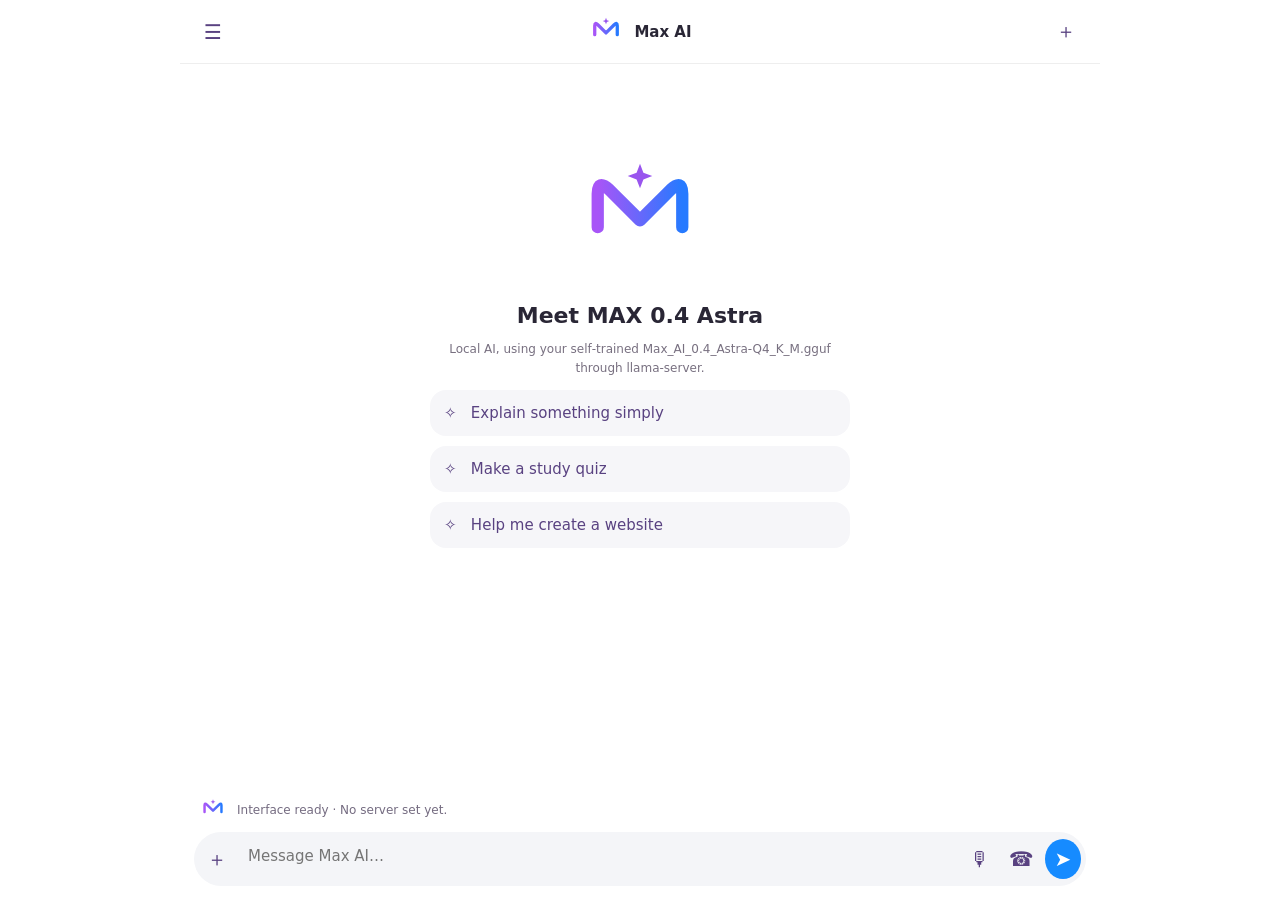
==== commit 8e47ae8e: "Update index.html" ====
--- a/index.html
+++ b/index.html
@@ -1,181 +1,449 @@
-<!DOCTYPE html>
+<!doctype html>
 <html lang="en">
 <head>
-  <meta charset="UTF-8">
-  <meta name="viewport" content="width=device-width, initial-scale=1">
-  <title>React Artifact</title>
-  <style>*,:after,:before{--tw-border-spacing-x:0;--tw-border-spacing-y:0;--tw-translate-x:0;--tw-translate-y:0;--tw-rotate:0;--tw-skew-x:0;--tw-skew-y:0;--tw-scale-x:1;--tw-scale-y:1;--tw-pan-x: ;--tw-pan-y: ;--tw-pinch-zoom: ;--tw-scroll-snap-strictness:proximity;--tw-gradient-from-position: ;--tw-gradient-via-position: ;--tw-gradient-to-position: ;--tw-ordinal: ;--tw-slashed-zero: ;--tw-numeric-figure: ;--tw-numeric-spacing: ;--tw-numeric-fraction: ;--tw-ring-inset: ;--tw-ring-offset-width:0px;--tw-ring-offset-color:#fff;--tw-ring-color:rgba(59,130,246,.5);--tw-ring-offset-shadow:0 0 #0000;--tw-ring-shadow:0 0 #0000;--tw-shadow:0 0 #0000;--tw-shadow-colored:0 0 #0000;--tw-blur: ;--tw-brightness: ;--tw-contrast: ;--tw-grayscale: ;--tw-hue-rotate: ;--tw-invert: ;--tw-saturate: ;--tw-sepia: ;--tw-drop-shadow: ;--tw-backdrop-blur: ;--tw-backdrop-brightness: ;--tw-backdrop-contrast: ;--tw-backdrop-grayscale: ;--tw-backdrop-hue-rotate: ;--tw-backdrop-invert: ;--tw-backdrop-opacity: ;--tw-backdrop-saturate: ;--tw-backdrop-sepia: ;--tw-contain-size: ;--tw-contain-layout: ;--tw-contain-paint: ;--tw-contain-style: }::backdrop{--tw-border-spacing-x:0;--tw-border-spacing-y:0;--tw-translate-x:0;--tw-translate-y:0;--tw-rotate:0;--tw-skew-x:0;--tw-skew-y:0;--tw-scale-x:1;--tw-scale-y:1;--tw-pan-x: ;--tw-pan-y: ;--tw-pinch-zoom: ;--tw-scroll-snap-strictness:proximity;--tw-gradient-from-position: ;--tw-gradient-via-position: ;--tw-gradient-to-position: ;--tw-ordinal: ;--tw-slashed-zero: ;--tw-numeric-figure: ;--tw-numeric-spacing: ;--tw-numeric-fraction: ;--tw-ring-inset: ;--tw-ring-offset-width:0px;--tw-ring-offset-color:#fff;--tw-ring-color:rgba(59,130,246,.5);--tw-ring-offset-shadow:0 0 #0000;--tw-ring-shadow:0 0 #0000;--tw-shadow:0 0 #0000;--tw-shadow-colored:0 0 #0000;--tw-blur: ;--tw-brightness: ;--tw-contrast: ;--tw-grayscale: ;--tw-hue-rotate: ;--tw-invert: ;--tw-saturate: ;--tw-sepia: ;--tw-drop-shadow: ;--tw-backdrop-blur: ;--tw-backdrop-brightness: ;--tw-backdrop-contrast: ;--tw-backdrop-grayscale: ;--tw-backdrop-hue-rotate: ;--tw-backdrop-invert: ;--tw-backdrop-opacity: ;--tw-backdrop-saturate: ;--tw-backdrop-sepia: ;--tw-contain-size: ;--tw-contain-layout: ;--tw-contain-paint: ;--tw-contain-style: }/*! tailwindcss v3.4.18 | MIT License | https://tailwindcss.com*/*,:after,:before{box-sizing:border-box;border:0 solid #e5e7eb}:after,:before{--tw-content:""}:host,html{line-height:1.5;-webkit-text-size-adjust:100%;-moz-tab-size:4;-o-tab-size:4;tab-size:4;font-family:ui-sans-serif,system-ui,sans-serif,Apple Color Emoji,Segoe UI Emoji,Segoe UI Symbol,Noto Color Emoji;font-feature-settings:normal;font-variation-settings:normal;-webkit-tap-highlight-color:transparent}body{line-height:inherit}hr{height:0;color:inherit;border-top-width:1px}abbr:where([title]){-webkit-text-decoration:underline dotted;text-decoration:underline dotted}h1,h2,h3,h4,h5,h6{font-size:inherit;font-weight:inherit}a{color:inherit;text-decoration:inherit}b,strong{font-weight:bolder}code,kbd,pre,samp{font-family:ui-monospace,SFMono-Regular,Menlo,Monaco,Consolas,Liberation Mono,Courier New,monospace;font-feature-settings:normal;font-variation-settings:normal;font-size:1em}small{font-size:80%}sub,sup{font-size:75%;line-height:0;position:relative;vertical-align:baseline}sub{bottom:-.25em}sup{top:-.5em}table{text-indent:0;border-color:inherit;border-collapse:collapse}button,input,optgroup,select,textarea{font-family:inherit;font-feature-settings:inherit;font-variation-settings:inherit;font-size:100%;font-weight:inherit;line-height:inherit;letter-spacing:inherit;color:inherit;margin:0;padding:0}button,select{text-transform:none}button,input:where([type=button]),input:where([type=reset]),input:where([type=submit]){-webkit-appearance:button;background-color:transparent;background-image:none}:-moz-focusring{outline:auto}:-moz-ui-invalid{box-shadow:none}progress{vertical-align:baseline}::-webkit-inner-spin-button,::-webkit-outer-spin-button{height:auto}[type=search]{-webkit-appearance:textfield;outline-offset:-2px}::-webkit-search-decoration{-webkit-appearance:none}::-webkit-file-upload-button{-webkit-appearance:button;font:inherit}summary{display:list-item}blockquote,dd,dl,figure,h1,h2,h3,h4,h5,h6,hr,p,pre{margin:0}fieldset{margin:0}fieldset,legend{padding:0}menu,ol,ul{list-style:none;margin:0;padding:0}dialog{padding:0}textarea{resize:vertical}input::-moz-placeholder,textarea::-moz-placeholder{opacity:1;color:#9ca3af}input::placeholder,textarea::placeholder{opacity:1;color:#9ca3af}[role=button],button{cursor:pointer}:disabled{cursor:default}audio,canvas,embed,iframe,img,object,svg,video{display:block;vertical-align:middle}img,video{max-width:100%;height:auto}[hidden]:where(:not([hidden=until-found])){display:none}.static{position:static}.fixed{position:fixed}.absolute{position:absolute}.relative{position:relative}.sticky{position:sticky}.inset-0{inset:0}.bottom-0{bottom:0}.bottom-\[44px\]{bottom:44px}.left-1\/2{left:50%}.right-0{right:0}.top-\[70px\]{top:70px}.top-\[var\(--safe-area-inset-top\)\]{top:var(--safe-area-inset-top)}.z-10{z-index:10}.z-20{z-index:20}.z-30{z-index:30}.z-\[50\]{z-index:50}.z-\[5\]{z-index:5}.z-\[60\]{z-index:60}.mx-auto{margin-left:auto;margin-right:auto}.mb-1{margin-bottom:.25rem}.mb-2{margin-bottom:.5rem}.mb-3{margin-bottom:.75rem}.ml-2{margin-left:.5rem}.mt-1{margin-top:.25rem}.mt-12{margin-top:3rem}.mt-2{margin-top:.5rem}.mt-3{margin-top:.75rem}.mt-4{margin-top:1rem}.mt-\[2px\]{margin-top:2px}.block{display:block}.flex{display:flex}.inline-flex{display:inline-flex}.grid{display:grid}.hidden{display:none}.h-10{height:2.5rem}.h-11{height:2.75rem}.h-2{height:.5rem}.h-3{height:.75rem}.h-3\.5{height:.875rem}.h-4{height:1rem}.h-5{height:1.25rem}.h-7{height:1.75rem}.h-8{height:2rem}.h-9{height:2.25rem}.h-\[18px\]{height:18px}.h-\[56px\]{height:56px}.h-full{height:100%}.max-h-\[420px\]{max-height:420px}.min-h-\[100dvh\]{min-height:100dvh}.w-10{width:2.5rem}.w-2{width:.5rem}.w-3{width:.75rem}.w-3\.5{width:.875rem}.w-4{width:1rem}.w-5{width:1.25rem}.w-7{width:1.75rem}.w-8{width:2rem}.w-9{width:2.25rem}.w-\[18px\]{width:18px}.w-\[320px\]{width:320px}.w-\[340px\]{width:340px}.w-fit{width:-moz-fit-content;width:fit-content}.w-full{width:100%}.min-w-0{min-width:0}.min-w-\[240px\]{min-width:240px}.max-w-\[200px\]{max-width:200px}.max-w-\[760px\]{max-width:760px}.max-w-\[82\%\]{max-width:82%}.max-w-\[86vw\]{max-width:86vw}.max-w-\[90vw\]{max-width:90vw}.flex-1{flex:1 1 0%}.shrink-0{flex-shrink:0}.-translate-x-1\/2{--tw-translate-x:-50%}.-translate-x-1\/2,.translate-x-\[-1px\]{transform:translate(var(--tw-translate-x),var(--tw-translate-y)) rotate(var(--tw-rotate)) skewX(var(--tw-skew-x)) skewY(var(--tw-skew-y)) scaleX(var(--tw-scale-x)) scaleY(var(--tw-scale-y))}.translate-x-\[-1px\]{--tw-translate-x:-1px}.rotate-180{--tw-rotate:180deg}.rotate-180,.transform{transform:translate(var(--tw-translate-x),var(--tw-translate-y)) rotate(var(--tw-rotate)) skewX(var(--tw-skew-x)) skewY(var(--tw-skew-y)) scaleX(var(--tw-scale-x)) scaleY(var(--tw-scale-y))}.animate-\[slideIn_0\.22s_ease\]{animation:slideIn .22s ease}@keyframes pulse{50%{opacity:.5}}.animate-pulse{animation:pulse 2s cubic-bezier(.4,0,.6,1) infinite}@keyframes spin{to{transform:rotate(1turn)}}.animate-spin{animation:spin 1s linear infinite}.cursor-pointer{cursor:pointer}.list-disc{list-style-type:disc}.grid-cols-2{grid-template-columns:repeat(2,minmax(0,1fr))}.flex-col{flex-direction:column}.items-start{align-items:flex-start}.items-center{align-items:center}.justify-start{justify-content:flex-start}.justify-end{justify-content:flex-end}.justify-center{justify-content:center}.justify-between{justify-content:space-between}.gap-1{gap:.25rem}.gap-1\.5{gap:.375rem}.gap-2{gap:.5rem}.gap-2\.5{gap:.625rem}.gap-3{gap:.75rem}.gap-5{gap:1.25rem}.gap-6{gap:1.5rem}.space-y-1>:not([hidden])~:not([hidden]){--tw-space-y-reverse:0;margin-top:calc(.25rem*(1 - var(--tw-space-y-reverse)));margin-bottom:calc(.25rem*var(--tw-space-y-reverse))}.overflow-auto{overflow:auto}.overflow-hidden{overflow:hidden}.overflow-y-auto{overflow-y:auto}.overflow-x-clip{overflow-x:clip}.truncate{overflow:hidden;text-overflow:ellipsis;white-space:nowrap}.whitespace-pre-wrap{white-space:pre-wrap}.break-words{overflow-wrap:break-word}.rounded-\[12px\]{border-radius:12px}.rounded-\[14px\]{border-radius:14px}.rounded-\[18px\]{border-radius:18px}.rounded-\[20px\]{border-radius:20px}.rounded-full{border-radius:9999px}.rounded-bl-\[6px\]{border-bottom-left-radius:6px}.rounded-br-\[6px\]{border-bottom-right-radius:6px}.border{border-width:1px}.border-b{border-bottom-width:1px}.border-t{border-top-width:1px}.border-\[\#7c5cff\]{--tw-border-opacity:1;border-color:rgb(124 92 255/var(--tw-border-opacity,1))}.border-amber-200{--tw-border-opacity:1;border-color:rgb(253 230 138/var(--tw-border-opacity,1))}.border-black\/10{border-color:rgba(0,0,0,.1)}.border-black\/\[0\.04\]{border-color:rgba(0,0,0,.04)}.border-black\/\[0\.05\]{border-color:rgba(0,0,0,.05)}.border-black\/\[0\.06\]{border-color:rgba(0,0,0,.06)}.border-black\/\[0\.08\]{border-color:rgba(0,0,0,.08)}.bg-\[\#0a84ff\]{--tw-bg-opacity:1;background-color:rgb(10 132 255/var(--tw-bg-opacity,1))}.bg-\[\#111\]{--tw-bg-opacity:1;background-color:rgb(17 17 17/var(--tw-bg-opacity,1))}.bg-\[\#7c5cff\]{--tw-bg-opacity:1;background-color:rgb(124 92 255/var(--tw-bg-opacity,1))}.bg-\[\#efefef\]{--tw-bg-opacity:1;background-color:rgb(239 239 239/var(--tw-bg-opacity,1))}.bg-\[\#f2f2f2\]{--tw-bg-opacity:1;background-color:rgb(242 242 242/var(--tw-bg-opacity,1))}.bg-\[\#f3f0ff\]{--tw-bg-opacity:1;background-color:rgb(243 240 255/var(--tw-bg-opacity,1))}.bg-\[\#f5f5f5\]{--tw-bg-opacity:1;background-color:rgb(245 245 245/var(--tw-bg-opacity,1))}.bg-\[\#fafafa\]{--tw-bg-opacity:1;background-color:rgb(250 250 250/var(--tw-bg-opacity,1))}.bg-\[\#fcfcfc\]{--tw-bg-opacity:1;background-color:rgb(252 252 252/var(--tw-bg-opacity,1))}.bg-amber-100{--tw-bg-opacity:1;background-color:rgb(254 243 199/var(--tw-bg-opacity,1))}.bg-amber-400{--tw-bg-opacity:1;background-color:rgb(251 191 36/var(--tw-bg-opacity,1))}.bg-amber-50{--tw-bg-opacity:1;background-color:rgb(255 251 235/var(--tw-bg-opacity,1))}.bg-black{--tw-bg-opacity:1;background-color:rgb(0 0 0/var(--tw-bg-opacity,1))}.bg-black\/10{background-color:rgba(0,0,0,.1)}.bg-black\/20{background-color:rgba(0,0,0,.2)}.bg-black\/5{background-color:rgba(0,0,0,.05)}.bg-black\/\[0\.06\]{background-color:rgba(0,0,0,.06)}.bg-green-100{--tw-bg-opacity:1;background-color:rgb(220 252 231/var(--tw-bg-opacity,1))}.bg-green-500{--tw-bg-opacity:1;background-color:rgb(34 197 94/var(--tw-bg-opacity,1))}.bg-red-500{--tw-bg-opacity:1;background-color:rgb(239 68 68/var(--tw-bg-opacity,1))}.bg-transparent{background-color:transparent}.bg-white{--tw-bg-opacity:1;background-color:rgb(255 255 255/var(--tw-bg-opacity,1))}.p-1{padding:.25rem}.p-2{padding:.5rem}.p-3{padding:.75rem}.p-5{padding:1.25rem}.px-1{padding-left:.25rem;padding-right:.25rem}.px-1\.5{padding-left:.375rem;padding-right:.375rem}.px-2{padding-left:.5rem;padding-right:.5rem}.px-2\.5{padding-left:.625rem;padding-right:.625rem}.px-3{padding-left:.75rem;padding-right:.75rem}.px-3\.5{padding-left:.875rem;padding-right:.875rem}.px-4{padding-left:1rem;padding-right:1rem}.px-\[16px\]{padding-left:16px;padding-right:16px}.py-0\.5{padding-top:.125rem;padding-bottom:.125rem}.py-1{padding-top:.25rem;padding-bottom:.25rem}.py-1\.5{padding-top:.375rem;padding-bottom:.375rem}.py-2{padding-top:.5rem;padding-bottom:.5rem}.py-2\.5{padding-top:.625rem;padding-bottom:.625rem}.py-3{padding-top:.75rem;padding-bottom:.75rem}.py-4{padding-top:1rem;padding-bottom:1rem}.py-6{padding-top:1.5rem;padding-bottom:1.5rem}.py-\[11px\]{padding-top:11px;padding-bottom:11px}.pb-4{padding-bottom:1rem}.pl-4{padding-left:1rem}.text-left{text-align:left}.text-center{text-align:center}.text-2xl{font-size:1.5rem;line-height:2rem}.text-\[10px\]{font-size:10px}.text-\[11px\]{font-size:11px}.text-\[12px\]{font-size:12px}.text-\[13px\]{font-size:13px}.text-\[14\.5px\]{font-size:14.5px}.text-\[14px\]{font-size:14px}.text-\[15px\]{font-size:15px}.text-\[17px\]{font-size:17px}.text-\[9px\]{font-size:9px}.font-\[400\]{font-weight:400}.font-bold{font-weight:700}.font-medium{font-weight:500}.font-semibold{font-weight:600}.uppercase{text-transform:uppercase}.leading-\[14px\]{line-height:14px}.leading-\[18px\]{line-height:18px}.leading-\[22px\]{line-height:22px}.leading-none{line-height:1}.tracking-tight{letter-spacing:-.025em}.tracking-wide{letter-spacing:.025em}.tracking-widest{letter-spacing:.1em}.text-\[\#0f0f0f\]{--tw-text-opacity:1;color:rgb(15 15 15/var(--tw-text-opacity,1))}.text-\[\#7c5cff\]{--tw-text-opacity:1;color:rgb(124 92 255/var(--tw-text-opacity,1))}.text-amber-700{--tw-text-opacity:1;color:rgb(180 83 9/var(--tw-text-opacity,1))}.text-black{--tw-text-opacity:1;color:rgb(0 0 0/var(--tw-text-opacity,1))}.text-black\/30{color:rgba(0,0,0,.3)}.text-black\/40{color:rgba(0,0,0,.4)}.text-black\/50{color:rgba(0,0,0,.5)}.text-black\/60{color:rgba(0,0,0,.6)}.text-black\/70{color:rgba(0,0,0,.7)}.text-black\/80{color:rgba(0,0,0,.8)}.text-green-700{--tw-text-opacity:1;color:rgb(21 128 61/var(--tw-text-opacity,1))}.text-white{--tw-text-opacity:1;color:rgb(255 255 255/var(--tw-text-opacity,1))}.accent-black{accent-color:#000}.shadow-\[0_16px_40px_rgba\(0\2c 0\2c 0\2c 0\.12\)\]{--tw-shadow:0 16px 40px rgba(0,0,0,.12);--tw-shadow-colored:0 16px 40px var(--tw-shadow-color);box-shadow:var(--tw-ring-offset-shadow,0 0 #0000),var(--tw-ring-shadow,0 0 #0000),var(--tw-shadow)}.shadow-\[0_1px_2px_rgba\(0\2c 0\2c 0\2c 0\.04\)\]{--tw-shadow:0 1px 2px rgba(0,0,0,.04);--tw-shadow-colored:0 1px 2px var(--tw-shadow-color);box-shadow:var(--tw-ring-offset-shadow,0 0 #0000),var(--tw-ring-shadow,0 0 #0000),var(--tw-shadow)}.shadow-\[0_2px_8px_rgba\(10\2c 132\2c 255\2c 0\.35\)\]{--tw-shadow:0 2px 8px rgba(10,132,255,.35);--tw-shadow-colored:0 2px 8px var(--tw-shadow-color);box-shadow:var(--tw-ring-offset-shadow,0 0 #0000),var(--tw-ring-shadow,0 0 #0000),var(--tw-shadow)}.shadow-\[0_4px_24px_rgba\(0\2c 0\2c 0\2c 0\.06\)\]{--tw-shadow:0 4px 24px rgba(0,0,0,.06);--tw-shadow-colored:0 4px 24px var(--tw-shadow-color);box-shadow:var(--tw-ring-offset-shadow,0 0 #0000),var(--tw-ring-shadow,0 0 #0000),var(--tw-shadow)}.shadow-\[0_8px_30px_rgba\(0\2c 0\2c 0\2c 0\.04\)\]{--tw-shadow:0 8px 30px rgba(0,0,0,.04);--tw-shadow-colored:0 8px 30px var(--tw-shadow-color);box-shadow:var(--tw-ring-offset-shadow,0 0 #0000),var(--tw-ring-shadow,0 0 #0000),var(--tw-shadow)}.shadow-\[12px_0_40px_rgba\(0\2c 0\2c 0\2c 0\.12\)\]{--tw-shadow:12px 0 40px rgba(0,0,0,.12);--tw-shadow-colored:12px 0 40px var(--tw-shadow-color)}.shadow-\[12px_0_40px_rgba\(0\2c 0\2c 0\2c 0\.12\)\],.shadow-lg{box-shadow:var(--tw-ring-offset-shadow,0 0 #0000),var(--tw-ring-shadow,0 0 #0000),var(--tw-shadow)}.shadow-lg{--tw-shadow:0 10px 15px -3px rgba(0,0,0,.1),0 4px 6px -4px rgba(0,0,0,.1);--tw-shadow-colored:0 10px 15px -3px var(--tw-shadow-color),0 4px 6px -4px var(--tw-shadow-color)}.outline-none{outline:2px solid transparent;outline-offset:2px}.backdrop-blur-\[2px\]{--tw-backdrop-blur:blur(2px);backdrop-filter:var(--tw-backdrop-blur) var(--tw-backdrop-brightness) var(--tw-backdrop-contrast) var(--tw-backdrop-grayscale) var(--tw-backdrop-hue-rotate) var(--tw-backdrop-invert) var(--tw-backdrop-opacity) var(--tw-backdrop-saturate) var(--tw-backdrop-sepia)}.transition{transition-property:color,background-color,border-color,text-decoration-color,fill,stroke,opacity,box-shadow,transform,filter,backdrop-filter;transition-timing-function:cubic-bezier(.4,0,.2,1);transition-duration:.15s}#root,body,html{min-height:100%}body{margin:0;font-family:ui-sans-serif,system-ui,-apple-system,BlinkMacSystemFont,Segoe UI,sans-serif}[role=button]:not([aria-disabled=true]),button:not(:disabled),label[for],select:not(:disabled),summary{cursor:pointer}.selection\:bg-\[\#e8e0ff\] ::-moz-selection{--tw-bg-opacity:1;background-color:rgb(232 224 255/var(--tw-bg-opacity,1))}.selection\:bg-\[\#e8e0ff\] ::selection{--tw-bg-opacity:1;background-color:rgb(232 224 255/var(--tw-bg-opacity,1))}.selection\:bg-\[\#e8e0ff\]::-moz-selection{--tw-bg-opacity:1;background-color:rgb(232 224 255/var(--tw-bg-opacity,1))}.selection\:bg-\[\#e8e0ff\]::selection{--tw-bg-opacity:1;background-color:rgb(232 224 255/var(--tw-bg-opacity,1))}.placeholder\:text-black\/40::-moz-placeholder{color:rgba(0,0,0,.4)}.placeholder\:text-black\/40::placeholder{color:rgba(0,0,0,.4)}.hover\:bg-\[\#006ee6\]:hover{--tw-bg-opacity:1;background-color:rgb(0 110 230/var(--tw-bg-opacity,1))}.hover\:bg-\[\#f3f0ff\]:hover{--tw-bg-opacity:1;background-color:rgb(243 240 255/var(--tw-bg-opacity,1))}.hover\:bg-\[\#f3f3f3\]:hover{--tw-bg-opacity:1;background-color:rgb(243 243 243/var(--tw-bg-opacity,1))}.hover\:bg-black\/10:hover{background-color:rgba(0,0,0,.1)}.hover\:bg-black\/5:hover{background-color:rgba(0,0,0,.05)}.hover\:bg-black\/80:hover{background-color:rgba(0,0,0,.8)}.hover\:bg-black\/\[0\.02\]:hover{background-color:rgba(0,0,0,.02)}.hover\:bg-black\/\[0\.03\]:hover{background-color:rgba(0,0,0,.03)}.hover\:bg-black\/\[0\.04\]:hover{background-color:rgba(0,0,0,.04)}.hover\:bg-black\/\[0\.06\]:hover{background-color:rgba(0,0,0,.06)}.hover\:bg-black\/\[0\.08\]:hover{background-color:rgba(0,0,0,.08)}.disabled\:opacity-50:disabled{opacity:.5}@media (min-width:640px){.sm\:inline{display:inline}.sm\:hidden{display:none}.sm\:px-4{padding-left:1rem;padding-right:1rem}.sm\:px-6{padding-left:1.5rem;padding-right:1.5rem}}</style>
-</head>
-<body>
-  <div id="root"></div>
-  
-  <script type="module">var ld=Object.create;var{getPrototypeOf:ud,defineProperty:Pu,getOwnPropertyNames:od}=Object;var id=Object.prototype.hasOwnProperty;var Qe=(e,n,t)=>{t=e!=null?ld(ud(e)):{};let r=n||!e||!e.__esModule?Pu(t,"default",{value:e,enumerable:!0}):t;for(let l of od(e))if(!id.call(r,l))Pu(r,l,{get:()=>e[l],enumerable:!0});return r};var qr=(e,n)=>()=>(n||e((n={exports:{}}).exports,n),n.exports);var ad=(e,n)=>{for(var t in n)Pu(e,t,{get:n[t],enumerable:!0,configurable:!0,set:(r)=>n[t]=()=>r})};var sd=(e,n)=>()=>(e&&(n=e(e=0)),n);var fd=((e)=>typeof require<"u"?require:typeof Proxy<"u"?new Proxy(e,{get:(n,t)=>(typeof require<"u"?require:n)[t]}):e)(function(e){if(typeof require<"u")return require.apply(this,arguments);throw Error('Dynamic require of "'+e+'" is not supported')});var Ln=qr((Pd)=>{var Ft=Symbol.for("react.element"),cd=Symbol.for("react.portal"),dd=Symbol.for("react.fragment"),pd=Symbol.for("react.strict_mode"),vd=Symbol.for("react.profiler"),hd=Symbol.for("react.provider"),yd=Symbol.for("react.context"),md=Symbol.for("react.forward_ref"),gd=Symbol.for("react.suspense"),Sd=Symbol.for("react.memo"),kd=Symbol.for("react.lazy"),oa=Symbol.iterator;function wd(e){if(e===null||typeof e!=="object")return null;return e=oa&&e[oa]||e["@@iterator"],typeof e==="function"?e:null}var sa={isMounted:function(){return!1},enqueueForceUpdate:function(){},enqueueReplaceState:function(){},enqueueSetState:function(){}},fa=Object.assign,ca={};function bn(e,n,t){this.props=e,this.context=n,this.refs=ca,this.updater=t||sa}bn.prototype.isReactComponent={};bn.prototype.setState=function(e,n){if(typeof e!=="object"&&typeof e!=="function"&&e!=null)throw Error("setState(...): takes an object of state variables to update or a function which returns an object of state variables.");this.updater.enqueueSetState(this,e,n,"setState")};bn.prototype.forceUpdate=function(e){this.updater.enqueueForceUpdate(this,e,"forceUpdate")};function da(){}da.prototype=bn.prototype;function xu(e,n,t){this.props=e,this.context=n,this.refs=ca,this.updater=t||sa}var Tu=xu.prototype=new da;Tu.constructor=xu;fa(Tu,bn.prototype);Tu.isPureReactComponent=!0;var ia=Array.isArray,pa=Object.prototype.hasOwnProperty,Ou={current:null},va={key:!0,ref:!0,__self:!0,__source:!0};function ha(e,n,t){var r,l={},u=null,o=null;if(n!=null)for(r in n.ref!==void 0&&(o=n.ref),n.key!==void 0&&(u=""+n.key),n)pa.call(n,r)&&!va.hasOwnProperty(r)&&(l[r]=n[r]);var i=arguments.length-2;if(i===1)l.children=t;else if(1<i){for(var a=Array(i),f=0;f<i;f++)a[f]=arguments[f+2];l.children=a}if(e&&e.defaultProps)for(r in i=e.defaultProps,i)l[r]===void 0&&(l[r]=i[r]);return{$$typeof:Ft,type:e,key:u,ref:o,props:l,_owner:Ou.current}}function Ed(e,n){return{$$typeof:Ft,type:e.type,key:n,ref:e.ref,props:e.props,_owner:e._owner}}function Du(e){return typeof e==="object"&&e!==null&&e.$$typeof===Ft}function Cd(e){var n={"=":"=0",":":"=2"};return"$"+e.replace(/[=:]/g,function(t){return n[t]})}var aa=/\/+/g;function zu(e,n){return typeof e==="object"&&e!==null&&e.key!=null?Cd(""+e.key):n.toString(36)}function br(e,n,t,r,l){var u=typeof e;if(u==="undefined"||u==="boolean")e=null;var o=!1;if(e===null)o=!0;else switch(u){case"string":case"number":o=!0;break;case"object":switch(e.$$typeof){case Ft:case cd:o=!0}}if(o)return o=e,l=l(o),e=r===""?"."+zu(o,0):r,ia(l)?(t="",e!=null&&(t=e.replace(aa,"$&/")+"/"),br(l,n,t,"",function(f){return f})):l!=null&&(Du(l)&&(l=Ed(l,t+(!l.key||o&&o.key===l.key?"":(""+l.key).replace(aa,"$&/")+"/")+e)),n.push(l)),1;if(o=0,r=r===""?".":r+":",ia(e))for(var i=0;i<e.length;i++){u=e[i];var a=r+zu(u,i);o+=br(u,n,t,a,l)}else if(a=wd(e),typeof a==="function")for(e=a.call(e),i=0;!(u=e.next()).done;)u=u.value,a=r+zu(u,i++),o+=br(u,n,t,a,l);else if(u==="object")throw n=String(e),Error("Objects are not valid as a React child (found: "+(n==="[object Object]"?"object with keys {"+Object.keys(e).join(", ")+"}":n)+"). If you meant to render a collection of children, use an array instead.");return o}function jr(e,n,t){if(e==null)return e;var r=[],l=0;return br(e,r,"","",function(u){return n.call(t,u,l++)}),r}function _d(e){if(e._status===-1){var n=e._result;n=n(),n.then(function(t){if(e._status===0||e._status===-1)e._status=1,e._result=t},function(t){if(e._status===0||e._status===-1)e._status=2,e._result=t}),e._status===-1&&(e._status=0,e._result=n)}if(e._status===1)return e._result.default;throw e._result}var fe={current:null},el={transition:null},Nd={ReactCurrentDispatcher:fe,ReactCurrentBatchConfig:el,ReactCurrentOwner:Ou};function ya(){throw Error("act(...) is not supported in production builds of React.")}Pd.Children={map:jr,forEach:function(e,n,t){jr(e,function(){n.apply(this,arguments)},t)},count:function(e){var n=0;return jr(e,function(){n++}),n},toArray:function(e){return jr(e,function(n){return n})||[]},only:function(e){if(!Du(e))throw Error("React.Children.only expected to receive a single React element child.");return e}};Pd.Component=bn;Pd.Fragment=dd;Pd.Profiler=vd;Pd.PureComponent=xu;Pd.StrictMode=pd;Pd.Suspense=gd;Pd.__SECRET_INTERNALS_DO_NOT_USE_OR_YOU_WILL_BE_FIRED=Nd;Pd.act=ya;Pd.cloneElement=function(e,n,t){if(e===null||e===void 0)throw Error("React.cloneElement(...): The argument must be a React element, but you passed "+e+".");var r=fa({},e.props),l=e.key,u=e.ref,o=e._owner;if(n!=null){if(n.ref!==void 0&&(u=n.ref,o=Ou.current),n.key!==void 0&&(l=""+n.key),e.type&&e.type.defaultProps)var i=e.type.defaultProps;for(a in n)pa.call(n,a)&&!va.hasOwnProperty(a)&&(r[a]=n[a]===void 0&&i!==void 0?i[a]:n[a])}var a=arguments.length-2;if(a===1)r.children=t;else if(1<a){i=Array(a);for(var f=0;f<a;f++)i[f]=arguments[f+2];r.children=i}return{$$typeof:Ft,type:e.type,key:l,ref:u,props:r,_owner:o}};Pd.createContext=function(e){return e={$$typeof:yd,_currentValue:e,_currentValue2:e,_threadCount:0,Provider:null,Consumer:null,_defaultValue:null,_globalName:null},e.Provider={$$typeof:hd,_context:e},e.Consumer=e};Pd.createElement=ha;Pd.createFactory=function(e){var n=ha.bind(null,e);return n.type=e,n};Pd.createRef=function(){return{current:null}};Pd.forwardRef=function(e){return{$$typeof:md,render:e}};Pd.isValidElement=Du;Pd.lazy=function(e){return{$$typeof:kd,_payload:{_status:-1,_result:e},_init:_d}};Pd.memo=function(e,n){return{$$typeof:Sd,type:e,compare:n===void 0?null:n}};Pd.startTransition=function(e){var n=el.transition;el.transition={};try{e()}finally{el.transition=n}};Pd.unstable_act=ya;Pd.useCallback=function(e,n){return fe.current.useCallback(e,n)};Pd.useContext=function(e){return fe.current.useContext(e)};Pd.useDebugValue=function(){};Pd.useDeferredValue=function(e){return fe.current.useDeferredValue(e)};Pd.useEffect=function(e,n){return fe.current.useEffect(e,n)};Pd.useId=function(){return fe.current.useId()};Pd.useImperativeHandle=function(e,n,t){return fe.current.useImperativeHandle(e,n,t)};Pd.useInsertionEffect=function(e,n){return fe.current.useInsertionEffect(e,n)};Pd.useLayoutEffect=function(e,n){return fe.current.useLayoutEffect(e,n)};Pd.useMemo=function(e,n){return fe.current.useMemo(e,n)};Pd.useReducer=function(e,n,t){return fe.current.useReducer(e,n,t)};Pd.useRef=function(e){return fe.current.useRef(e)};Pd.useState=function(e){return fe.current.useState(e)};Pd.useSyncExternalStore=function(e,n,t){return fe.current.useSyncExternalStore(e,n,t)};Pd.useTransition=function(){return fe.current.useTransition()};Pd.version="18.3.1"});var Ca=qr((fp)=>{function Fu(e,n){var t=e.length;e.push(n);e:for(;0<t;){var r=t-1>>>1,l=e[r];if(0<nl(l,n))e[r]=n,e[t]=l,t=r;else break e}}function Ie(e){return e.length===0?null:e[0]}function ul(e){if(e.length===0)return null;var n=e[0],t=e.pop();if(t!==n){e[0]=t;e:for(var r=0,l=e.length,u=l>>>1;r<u;){var o=2*(r+1)-1,i=e[o],a=o+1,f=e[a];if(0>nl(i,t))a<l&&0>nl(f,i)?(e[r]=f,e[a]=t,r=a):(e[r]=i,e[o]=t,r=o);else if(a<l&&0>nl(f,t))e[r]=f,e[a]=t,r=a;else break e}}return n}function nl(e,n){var t=e.sortIndex-n.sortIndex;return t!==0?t:e.id-n.id}if(typeof performance==="object"&&typeof performance.now==="function")Iu=performance,fp.unstable_now=function(){return Iu.now()};else tl=Date,Lu=tl.now(),fp.unstable_now=function(){return tl.now()-Lu};var Iu,tl,Lu,He=[],fn=[],sp=1,Ne=null,ue=3,ol=!1,Un=!1,Lt=!1,ga=typeof setTimeout==="function"?setTimeout:null,Sa=typeof clearTimeout==="function"?clearTimeout:null,ma=typeof setImmediate<"u"?setImmediate:null;typeof navigator<"u"&&navigator.scheduling!==void 0&&navigator.scheduling.isInputPending!==void 0&&navigator.scheduling.isInputPending.bind(navigator.scheduling);function Uu(e){for(var n=Ie(fn);n!==null;){if(n.callback===null)ul(fn);else if(n.startTime<=e)ul(fn),n.sortIndex=n.expirationTime,Fu(He,n);else break;n=Ie(fn)}}function $u(e){if(Lt=!1,Uu(e),!Un)if(Ie(He)!==null)Un=!0,Bu(Mu);else{var n=Ie(fn);n!==null&&Wu($u,n.startTime-e)}}function Mu(e,n){Un=!1,Lt&&(Lt=!1,Sa(Ut),Ut=-1),ol=!0;var t=ue;try{Uu(n);for(Ne=Ie(He);Ne!==null&&(!(Ne.expirationTime>n)||e&&!Ea());){var r=Ne.callback;if(typeof r==="function"){Ne.callback=null,ue=Ne.priorityLevel;var l=r(Ne.expirationTime<=n);n=fp.unstable_now(),typeof l==="function"?Ne.callback=l:Ne===Ie(He)&&ul(He),Uu(n)}else ul(He);Ne=Ie(He)}if(Ne!==null)var u=!0;else{var o=Ie(fn);o!==null&&Wu($u,o.startTime-n),u=!1}return u}finally{Ne=null,ue=t,ol=!1}}var il=!1,rl=null,Ut=-1,ka=5,wa=-1;function Ea(){return fp.unstable_now()-wa<ka?!1:!0}function Ru(){if(rl!==null){var e=fp.unstable_now();wa=e;var n=!0;try{n=rl(!0,e)}finally{n?It():(il=!1,rl=null)}}else il=!1}var It;if(typeof ma==="function")It=function(){ma(Ru)};else if(typeof MessageChannel<"u")ll=new MessageChannel,Vu=ll.port2,ll.port1.onmessage=Ru,It=function(){Vu.postMessage(null)};else It=function(){ga(Ru,0)};var ll,Vu;function Bu(e){rl=e,il||(il=!0,It())}function Wu(e,n){Ut=ga(function(){e(fp.unstable_now())},n)}fp.unstable_IdlePriority=5;fp.unstable_ImmediatePriority=1;fp.unstable_LowPriority=4;fp.unstable_NormalPriority=3;fp.unstable_Profiling=null;fp.unstable_UserBlockingPriority=2;fp.unstable_cancelCallback=function(e){e.callback=null};fp.unstable_continueExecution=function(){Un||ol||(Un=!0,Bu(Mu))};fp.unstable_forceFrameRate=function(e){0>e||125<e?console.error("forceFrameRate takes a positive int between 0 and 125, forcing frame rates higher than 125 fps is not supported"):ka=0<e?Math.floor(1000/e):5};fp.unstable_getCurrentPriorityLevel=function(){return ue};fp.unstable_getFirstCallbackNode=function(){return Ie(He)};fp.unstable_next=function(e){switch(ue){case 1:case 2:case 3:var n=3;break;default:n=ue}var t=ue;ue=n;try{return e()}finally{ue=t}};fp.unstable_pauseExecution=function(){};fp.unstable_requestPaint=function(){};fp.unstable_runWithPriority=function(e,n){switch(e){case 1:case 2:case 3:case 4:case 5:break;default:e=3}var t=ue;ue=e;try{return n()}finally{ue=t}};fp.unstable_scheduleCallback=function(e,n,t){var r=fp.unstable_now();switch(typeof t==="object"&&t!==null?(t=t.delay,t=typeof t==="number"&&0<t?r+t:r):t=r,e){case 1:var l=-1;break;case 2:l=250;break;case 5:l=1073741823;break;case 4:l=1e4;break;default:l=5000}return l=t+l,e={id:sp++,callback:n,priorityLevel:e,startTime:t,expirationTime:l,sortIndex:-1},t>r?(e.sortIndex=t,Fu(fn,e),Ie(He)===null&&e===Ie(fn)&&(Lt?(Sa(Ut),Ut=-1):Lt=!0,Wu($u,t-r))):(e.sortIndex=l,Fu(He,e),Un||ol||(Un=!0,Bu(Mu))),e};fp.unstable_shouldYield=Ea;fp.unstable_wrapCallback=function(e){var n=ue;return function(){var t=ue;ue=n;try{return e.apply(this,arguments)}finally{ue=t}}}});var Zi={};ad(Zi,{version:()=>$c,unstable_renderSubtreeIntoContainer:()=>Vc,unstable_batchedUpdates:()=>Uc,unmountComponentAtNode:()=>Lc,render:()=>Ic,hydrateRoot:()=>Fc,hydrate:()=>Rc,flushSync:()=>Dc,findDOMNode:()=>Oc,createRoot:()=>Tc,createPortal:()=>xc,__SECRET_INTERNALS_DO_NOT_USE_OR_YOU_WILL_BE_FIRED:()=>zc});function g(e){for(var n="https://reactjs.org/docs/error-decoder.html?invariant="+e,t=1;t<arguments.length;t++)n+="&args[]="+encodeURIComponent(arguments[t]);return"Minified React error #"+e+"; visit "+n+" for the full message or use the non-minified dev environment for full errors and additional helpful warnings."}function Jn(e,n){wt(e,n),wt(e+"Capture",n)}function wt(e,n){ir[e]=n;for(e=0;e<n.length;e++)Ts.add(n[e])}function Op(e){if(so.call(Na,e))return!0;if(so.call(_a,e))return!1;if(Tp.test(e))return Na[e]=!0;return _a[e]=!0,!1}function Dp(e,n,t,r){if(t!==null&&t.type===0)return!1;switch(typeof n){case"function":case"symbol":return!0;case"boolean":if(r)return!1;if(t!==null)return!t.acceptsBooleans;return e=e.toLowerCase().slice(0,5),e!=="data-"&&e!=="aria-";default:return!1}}function Rp(e,n,t,r){if(n===null||typeof n>"u"||Dp(e,n,t,r))return!0;if(r)return!1;if(t!==null)switch(t.type){case 3:return!n;case 4:return n===!1;case 5:return isNaN(n);case 6:return isNaN(n)||1>n}return!1}function pe(e,n,t,r,l,u,o){this.acceptsBooleans=n===2||n===3||n===4,this.attributeName=r,this.attributeNamespace=l,this.mustUseProperty=t,this.propertyName=e,this.type=n,this.sanitizeURL=u,this.removeEmptyString=o}function ui(e){return e[1].toUpperCase()}function oi(e,n,t,r){var l=le.hasOwnProperty(n)?le[n]:null;if(l!==null?l.type!==0:r||!(2<n.length)||n[0]!=="o"&&n[0]!=="O"||n[1]!=="n"&&n[1]!=="N")Rp(n,t,l,r)&&(t=null),r||l===null?Op(n)&&(t===null?e.removeAttribute(n):e.setAttribute(n,""+t)):l.mustUseProperty?e[l.propertyName]=t===null?l.type===3?!1:"":t:(n=l.attributeName,r=l.attributeNamespace,t===null?e.removeAttribute(n):(l=l.type,t=l===3||l===4&&t===!0?"":""+t,r?e.setAttributeNS(r,n,t):e.setAttribute(n,t)))}function Vt(e){if(e===null||typeof e!=="object")return null;return e=Pa&&e[Pa]||e["@@iterator"],typeof e==="function"?e:null}function At(e){if(Qu===void 0)try{throw Error()}catch(t){var n=t.stack.trim().match(/\n( *(at )?)/);Qu=n&&n[1]||""}return`
-`+Qu+e}function Au(e,n){if(!e||Hu)return"";Hu=!0;var t=Error.prepareStackTrace;Error.prepareStackTrace=void 0;try{if(n)if(n=function(){throw Error()},Object.defineProperty(n.prototype,"props",{set:function(){throw Error()}}),typeof Reflect==="object"&&Reflect.construct){try{Reflect.construct(n,[])}catch(f){var r=f}Reflect.construct(e,[],n)}else{try{n.call()}catch(f){r=f}e.call(n.prototype)}else{try{throw Error()}catch(f){r=f}e()}}catch(f){if(f&&r&&typeof f.stack==="string"){for(var l=f.stack.split(`
-`),u=r.stack.split(`
-`),o=l.length-1,i=u.length-1;1<=o&&0<=i&&l[o]!==u[i];)i--;for(;1<=o&&0<=i;o--,i--)if(l[o]!==u[i]){if(o!==1||i!==1)do if(o--,i--,0>i||l[o]!==u[i]){var a=`
-`+l[o].replace(" at new "," at ");return e.displayName&&a.includes("<anonymous>")&&(a=a.replace("<anonymous>",e.displayName)),a}while(1<=o&&0<=i);break}}}finally{Hu=!1,Error.prepareStackTrace=t}return(e=e?e.displayName||e.name:"")?At(e):""}function Fp(e){switch(e.tag){case 5:return At(e.type);case 16:return At("Lazy");case 13:return At("Suspense");case 19:return At("SuspenseList");case 0:case 2:case 15:return e=Au(e.type,!1),e;case 11:return e=Au(e.type.render,!1),e;case 1:return e=Au(e.type,!0),e;default:return""}}function vo(e){if(e==null)return null;if(typeof e==="function")return e.displayName||e.name||null;if(typeof e==="string")return e;switch(e){case lt:return"Fragment";case rt:return"Portal";case fo:return"Profiler";case ii:return"StrictMode";case co:return"Suspense";case po:return"SuspenseList"}if(typeof e==="object")switch(e.$$typeof){case Ds:return(e.displayName||"Context")+".Consumer";case Os:return(e._context.displayName||"Context")+".Provider";case ai:var n=e.render;return e=e.displayName,e||(e=n.displayName||n.name||"",e=e!==""?"ForwardRef("+e+")":"ForwardRef"),e;case si:return n=e.displayName||null,n!==null?n:vo(e.type)||"Memo";case dn:n=e._payload,e=e._init;try{return vo(e(n))}catch(t){}}return null}function Ip(e){var n=e.type;switch(e.tag){case 24:return"Cache";case 9:return(n.displayName||"Context")+".Consumer";case 10:return(n._context.displayName||"Context")+".Provider";case 18:return"DehydratedFragment";case 11:return e=n.render,e=e.displayName||e.name||"",n.displayName||(e!==""?"ForwardRef("+e+")":"ForwardRef");case 7:return"Fragment";case 5:return n;case 4:return"Portal";case 3:return"Root";case 6:return"Text";case 16:return vo(n);case 8:return n===ii?"StrictMode":"Mode";case 22:return"Offscreen";case 12:return"Profiler";case 21:return"Scope";case 13:return"Suspense";case 19:return"SuspenseList";case 25:return"TracingMarker";case 1:case 0:case 17:case 2:case 14:case 15:if(typeof n==="function")return n.displayName||n.name||null;if(typeof n==="string")return n}return null}function Pn(e){switch(typeof e){case"boolean":case"number":case"string":case"undefined":return e;case"object":return e;default:return""}}function Fs(e){var n=e.type;return(e=e.nodeName)&&e.toLowerCase()==="input"&&(n==="checkbox"||n==="radio")}function Lp(e){var n=Fs(e)?"checked":"value",t=Object.getOwnPropertyDescriptor(e.constructor.prototype,n),r=""+e[n];if(!e.hasOwnProperty(n)&&typeof t<"u"&&typeof t.get==="function"&&typeof t.set==="function"){var{get:l,set:u}=t;return Object.defineProperty(e,n,{configurable:!0,get:function(){return l.call(this)},set:function(o){r=""+o,u.call(this,o)}}),Object.defineProperty(e,n,{enumerable:t.enumerable}),{getValue:function(){return r},setValue:function(o){r=""+o},stopTracking:function(){e._valueTracker=null,delete e[n]}}}}function sl(e){e._valueTracker||(e._valueTracker=Lp(e))}function Is(e){if(!e)return!1;var n=e._valueTracker;if(!n)return!0;var t=n.getValue(),r="";return e&&(r=Fs(e)?e.checked?"true":"false":e.value),e=r,e!==t?(n.setValue(e),!0):!1}function Il(e){if(e=e||(typeof document<"u"?document:void 0),typeof e>"u")return null;try{return e.activeElement||e.body}catch(n){return e.body}}function ho(e,n){var t=n.checked;return K({},n,{defaultChecked:void 0,defaultValue:void 0,value:void 0,checked:t!=null?t:e._wrapperState.initialChecked})}function za(e,n){var t=n.defaultValue==null?"":n.defaultValue,r=n.checked!=null?n.checked:n.defaultChecked;t=Pn(n.value!=null?n.value:t),e._wrapperState={initialChecked:r,initialValue:t,controlled:n.type==="checkbox"||n.type==="radio"?n.checked!=null:n.value!=null}}function Ls(e,n){n=n.checked,n!=null&&oi(e,"checked",n,!1)}function yo(e,n){Ls(e,n);var t=Pn(n.value),r=n.type;if(t!=null)if(r==="number"){if(t===0&&e.value===""||e.value!=t)e.value=""+t}else e.value!==""+t&&(e.value=""+t);else if(r==="submit"||r==="reset"){e.removeAttribute("value");return}n.hasOwnProperty("value")?mo(e,n.type,t):n.hasOwnProperty("defaultValue")&&mo(e,n.type,Pn(n.defaultValue)),n.checked==null&&n.defaultChecked!=null&&(e.defaultChecked=!!n.defaultChecked)}function xa(e,n,t){if(n.hasOwnProperty("value")||n.hasOwnProperty("defaultValue")){var r=n.type;if(!(r!=="submit"&&r!=="reset"||n.value!==void 0&&n.value!==null))return;n=""+e._wrapperState.initialValue,t||n===e.value||(e.value=n),e.defaultValue=n}t=e.name,t!==""&&(e.name=""),e.defaultChecked=!!e._wrapperState.initialChecked,t!==""&&(e.name=t)}function mo(e,n,t){if(n!=="number"||Il(e.ownerDocument)!==e)t==null?e.defaultValue=""+e._wrapperState.initialValue:e.defaultValue!==""+t&&(e.defaultValue=""+t)}function ht(e,n,t,r){if(e=e.options,n){n={};for(var l=0;l<t.length;l++)n["$"+t[l]]=!0;for(t=0;t<e.length;t++)l=n.hasOwnProperty("$"+e[t].value),e[t].selected!==l&&(e[t].selected=l),l&&r&&(e[t].defaultSelected=!0)}else{t=""+Pn(t),n=null;for(l=0;l<e.length;l++){if(e[l].value===t){e[l].selected=!0,r&&(e[l].defaultSelected=!0);return}n!==null||e[l].disabled||(n=e[l])}n!==null&&(n.selected=!0)}}function go(e,n){if(n.dangerouslySetInnerHTML!=null)throw Error(g(91));return K({},n,{value:void 0,defaultValue:void 0,children:""+e._wrapperState.initialValue})}function Ta(e,n){var t=n.value;if(t==null){if(t=n.children,n=n.defaultValue,t!=null){if(n!=null)throw Error(g(92));if(Kt(t)){if(1<t.length)throw Error(g(93));t=t[0]}n=t}n==null&&(n=""),t=n}e._wrapperState={initialValue:Pn(t)}}function Us(e,n){var t=Pn(n.value),r=Pn(n.defaultValue);t!=null&&(t=""+t,t!==e.value&&(e.value=t),n.defaultValue==null&&e.defaultValue!==t&&(e.defaultValue=t)),r!=null&&(e.defaultValue=""+r)}function Oa(e){var n=e.textContent;n===e._wrapperState.initialValue&&n!==""&&n!==null&&(e.value=n)}function Vs(e){switch(e){case"svg":return"http://www.w3.org/2000/svg";case"math":return"http://www.w3.org/1998/Math/MathML";default:return"http://www.w3.org/1999/xhtml"}}function So(e,n){return e==null||e==="http://www.w3.org/1999/xhtml"?Vs(n):e==="http://www.w3.org/2000/svg"&&n==="foreignObject"?"http://www.w3.org/1999/xhtml":e}function ar(e,n){if(n){var t=e.firstChild;if(t&&t===e.lastChild&&t.nodeType===3){t.nodeValue=n;return}}e.textContent=n}function Ms(e,n,t){return n==null||typeof n==="boolean"||n===""?"":t||typeof n!=="number"||n===0||jt.hasOwnProperty(e)&&jt[e]?(""+n).trim():n+"px"}function Bs(e,n){e=e.style;for(var t in n)if(n.hasOwnProperty(t)){var r=t.indexOf("--")===0,l=Ms(t,n[t],r);t==="float"&&(t="cssFloat"),r?e.setProperty(t,l):e[t]=l}}function ko(e,n){if(n){if(Vp[e]&&(n.children!=null||n.dangerouslySetInnerHTML!=null))throw Error(g(137,e));if(n.dangerouslySetInnerHTML!=null){if(n.children!=null)throw Error(g(60));if(typeof n.dangerouslySetInnerHTML!=="object"||!("__html"in n.dangerouslySetInnerHTML))throw Error(g(61))}if(n.style!=null&&typeof n.style!=="object")throw Error(g(62))}}function wo(e,n){if(e.indexOf("-")===-1)return typeof n.is==="string";switch(e){case"annotation-xml":case"color-profile":case"font-face":case"font-face-src":case"font-face-uri":case"font-face-format":case"font-face-name":case"missing-glyph":return!1;default:return!0}}function fi(e){return e=e.target||e.srcElement||window,e.correspondingUseElement&&(e=e.correspondingUseElement),e.nodeType===3?e.parentNode:e}function Da(e){if(e=Pr(e)){if(typeof Co!=="function")throw Error(g(280));var n=e.stateNode;n&&(n=au(n),Co(e.stateNode,e.type,n))}}function Ws(e){yt?mt?mt.push(e):mt=[e]:yt=e}function Qs(){if(yt){var e=yt,n=mt;if(mt=yt=null,Da(e),n)for(e=0;e<n.length;e++)Da(n[e])}}function Hs(e,n){return e(n)}function As(){}function Ks(e,n,t){if(Ku)return e(n,t);Ku=!0;try{return Hs(e,n,t)}finally{if(Ku=!1,yt!==null||mt!==null)As(),Qs()}}function sr(e,n){var t=e.stateNode;if(t===null)return null;var r=au(t);if(r===null)return null;t=r[n];e:switch(n){case"onClick":case"onClickCapture":case"onDoubleClick":case"onDoubleClickCapture":case"onMouseDown":case"onMouseDownCapture":case"onMouseMove":case"onMouseMoveCapture":case"onMouseUp":case"onMouseUpCapture":case"onMouseEnter":(r=!r.disabled)||(e=e.type,r=!(e==="button"||e==="input"||e==="select"||e==="textarea")),e=!r;break e;default:e=!1}if(e)return null;if(t&&typeof t!=="function")throw Error(g(231,n,typeof t));return t}function $p(e,n,t,r,l,u,o,i,a){var f=Array.prototype.slice.call(arguments,3);try{n.apply(t,f)}catch(v){this.onError(v)}}function Bp(e,n,t,r,l,u,o,i,a){bt=!1,Ll=null,$p.apply(Mp,arguments)}function Wp(e,n,t,r,l,u,o,i,a){if(Bp.apply(this,arguments),bt){if(bt){var f=Ll;bt=!1,Ll=null}else throw Error(g(198));Ul||(Ul=!0,No=f)}}function qn(e){var n=e,t=e;if(e.alternate)for(;n.return;)n=n.return;else{e=n;do n=e,(n.flags&4098)!==0&&(t=n.return),e=n.return;while(e)}return n.tag===3?t:null}function Ys(e){if(e.tag===13){var n=e.memoizedState;if(n===null&&(e=e.alternate,e!==null&&(n=e.memoizedState)),n!==null)return n.dehydrated}return null}function Ra(e){if(qn(e)!==e)throw Error(g(188))}function Qp(e){var n=e.alternate;if(!n){if(n=qn(e),n===null)throw Error(g(188));return n!==e?null:e}for(var t=e,r=n;;){var l=t.return;if(l===null)break;var u=l.alternate;if(u===null){if(r=l.return,r!==null){t=r;continue}break}if(l.child===u.child){for(u=l.child;u;){if(u===t)return Ra(l),e;if(u===r)return Ra(l),n;u=u.sibling}throw Error(g(188))}if(t.return!==r.return)t=l,r=u;else{for(var o=!1,i=l.child;i;){if(i===t){o=!0,t=l,r=u;break}if(i===r){o=!0,r=l,t=u;break}i=i.sibling}if(!o){for(i=u.child;i;){if(i===t){o=!0,t=u,r=l;break}if(i===r){o=!0,r=u,t=l;break}i=i.sibling}if(!o)throw Error(g(189))}}if(t.alternate!==r)throw Error(g(190))}if(t.tag!==3)throw Error(g(188));return t.stateNode.current===t?e:n}function Xs(e){return e=Qp(e),e!==null?Zs(e):null}function Zs(e){if(e.tag===5||e.tag===6)return e;for(e=e.child;e!==null;){var n=Zs(e);if(n!==null)return n;e=e.sibling}return null}function Xp(e){if(Xe&&typeof Xe.onCommitFiberRoot==="function")try{Xe.onCommitFiberRoot(lu,e,void 0,(e.current.flags&128)===128)}catch(n){}}function Jp(e){return e>>>=0,e===0?32:31-(Zp(e)/Gp|0)|0}function Yt(e){switch(e&-e){case 1:return 1;case 2:return 2;case 4:return 4;case 8:return 8;case 16:return 16;case 32:return 32;case 64:case 128:case 256:case 512:case 1024:case 2048:case 4096:case 8192:case 16384:case 32768:case 65536:case 131072:case 262144:case 524288:case 1048576:case 2097152:return e&4194240;case 4194304:case 8388608:case 16777216:case 33554432:case 67108864:return e&130023424;case 134217728:return 134217728;case 268435456:return 268435456;case 536870912:return 536870912;case 1073741824:return 1073741824;default:return e}}function $l(e,n){var t=e.pendingLanes;if(t===0)return 0;var r=0,l=e.suspendedLanes,u=e.pingedLanes,o=t&268435455;if(o!==0){var i=o&~l;i!==0?r=Yt(i):(u&=o,u!==0&&(r=Yt(u)))}else o=t&~l,o!==0?r=Yt(o):u!==0&&(r=Yt(u));if(r===0)return 0;if(n!==0&&n!==r&&(n&l)===0&&(l=r&-r,u=n&-n,l>=u||l===16&&(u&4194240)!==0))return n;if((r&4)!==0&&(r|=t&16),n=e.entangledLanes,n!==0)for(e=e.entanglements,n&=r;0<n;)t=31-Me(n),l=1<<t,r|=e[t],n&=~l;return r}function qp(e,n){switch(e){case 1:case 2:case 4:return n+250;case 8:case 16:case 32:case 64:case 128:case 256:case 512:case 1024:case 2048:case 4096:case 8192:case 16384:case 32768:case 65536:case 131072:case 262144:case 524288:case 1048576:case 2097152:return n+5000;case 4194304:case 8388608:case 16777216:case 33554432:case 67108864:return-1;case 134217728:case 268435456:case 536870912:case 1073741824:return-1;default:return-1}}function jp(e,n){for(var{suspendedLanes:t,pingedLanes:r,expirationTimes:l,pendingLanes:u}=e;0<u;){var o=31-Me(u),i=1<<o,a=l[o];if(a===-1){if((i&t)===0||(i&r)!==0)l[o]=qp(i,n)}else a<=n&&(e.expiredLanes|=i);u&=~i}}function Po(e){return e=e.pendingLanes&-1073741825,e!==0?e:e&1073741824?1073741824:0}function js(){var e=cl;return cl<<=1,(cl&4194240)===0&&(cl=64),e}function Yu(e){for(var n=[],t=0;31>t;t++)n.push(e);return n}function _r(e,n,t){e.pendingLanes|=n,n!==536870912&&(e.suspendedLanes=0,e.pingedLanes=0),e=e.eventTimes,n=31-Me(n),e[n]=t}function bp(e,n){var t=e.pendingLanes&~n;e.pendingLanes=n,e.suspendedLanes=0,e.pingedLanes=0,e.expiredLanes&=n,e.mutableReadLanes&=n,e.entangledLanes&=n,n=e.entanglements;var r=e.eventTimes;for(e=e.expirationTimes;0<t;){var l=31-Me(t),u=1<<l;n[l]=0,r[l]=-1,e[l]=-1,t&=~u}}function di(e,n){var t=e.entangledLanes|=n;for(e=e.entanglements;t;){var r=31-Me(t),l=1<<r;l&n|e[r]&n&&(e[r]|=n),t&=~l}}function bs(e){return e&=-e,1<e?4<e?(e&268435455)!==0?16:536870912:4:1}function Ia(e,n){switch(e){case"focusin":case"focusout":gn=null;break;case"dragenter":case"dragleave":Sn=null;break;case"mouseover":case"mouseout":kn=null;break;case"pointerover":case"pointerout":fr.delete(n.pointerId);break;case"gotpointercapture":case"lostpointercapture":cr.delete(n.pointerId)}}function $t(e,n,t,r,l,u){if(e===null||e.nativeEvent!==u)return e={blockedOn:n,domEventName:t,eventSystemFlags:r,nativeEvent:u,targetContainers:[l]},n!==null&&(n=Pr(n),n!==null&&pi(n)),e;return e.eventSystemFlags|=r,n=e.targetContainers,l!==null&&n.indexOf(l)===-1&&n.push(l),e}function n0(e,n,t,r,l){switch(n){case"focusin":return gn=$t(gn,e,n,t,r,l),!0;case"dragenter":return Sn=$t(Sn,e,n,t,r,l),!0;case"mouseover":return kn=$t(kn,e,n,t,r,l),!0;case"pointerover":var u=l.pointerId;return fr.set(u,$t(fr.get(u)||null,e,n,t,r,l)),!0;case"gotpointercapture":return u=l.pointerId,cr.set(u,$t(cr.get(u)||null,e,n,t,r,l)),!0}return!1}function lf(e){var n=Bn(e.target);if(n!==null){var t=qn(n);if(t!==null){if(n=t.tag,n===13){if(n=Ys(t),n!==null){e.blockedOn=n,rf(e.priority,function(){nf(t)});return}}else if(n===3&&t.stateNode.current.memoizedState.isDehydrated){e.blockedOn=t.tag===3?t.stateNode.containerInfo:null;return}}}e.blockedOn=null}function Cl(e){if(e.blockedOn!==null)return!1;for(var n=e.targetContainers;0<n.length;){var t=xo(e.domEventName,e.eventSystemFlags,n[0],e.nativeEvent);if(t===null){t=e.nativeEvent;var r=new t.constructor(t.type,t);Eo=r,t.target.dispatchEvent(r),Eo=null}else return n=Pr(t),n!==null&&pi(n),e.blockedOn=t,!1;n.shift()}return!0}function La(e,n,t){Cl(e)&&t.delete(n)}function t0(){zo=!1,gn!==null&&Cl(gn)&&(gn=null),Sn!==null&&Cl(Sn)&&(Sn=null),kn!==null&&Cl(kn)&&(kn=null),fr.forEach(La),cr.forEach(La)}function Mt(e,n){e.blockedOn===n&&(e.blockedOn=null,zo||(zo=!0,Q.unstable_scheduleCallback(Q.unstable_NormalPriority,t0)))}function dr(e){function n(l){return Mt(l,e)}if(0<pl.length){Mt(pl[0],e);for(var t=1;t<pl.length;t++){var r=pl[t];r.blockedOn===e&&(r.blockedOn=null)}}gn!==null&&Mt(gn,e),Sn!==null&&Mt(Sn,e),kn!==null&&Mt(kn,e),fr.forEach(n),cr.forEach(n);for(t=0;t<vn.length;t++)r=vn[t],r.blockedOn===e&&(r.blockedOn=null);for(;0<vn.length&&(t=vn[0],t.blockedOn===null);)lf(t),t.blockedOn===null&&vn.shift()}function r0(e,n,t,r){var l=L,u=gt.transition;gt.transition=null;try{L=1,vi(e,n,t,r)}finally{L=l,gt.transition=u}}function l0(e,n,t,r){var l=L,u=gt.transition;gt.transition=null;try{L=4,vi(e,n,t,r)}finally{L=l,gt.transition=u}}function vi(e,n,t,r){if(Ml){var l=xo(e,n,t,r);if(l===null)ju(e,n,r,Bl,t),Ia(e,r);else if(n0(l,e,n,t,r))r.stopPropagation();else if(Ia(e,r),n&4&&-1<e0.indexOf(e)){for(;l!==null;){var u=Pr(l);if(u!==null&&ef(u),u=xo(e,n,t,r),u===null&&ju(e,n,r,Bl,t),u===l)break;l=u}l!==null&&r.stopPropagation()}else ju(e,n,r,null,t)}}function xo(e,n,t,r){if(Bl=null,e=fi(r),e=Bn(e),e!==null)if(n=qn(e),n===null)e=null;else if(t=n.tag,t===13){if(e=Ys(n),e!==null)return e;e=null}else if(t===3){if(n.stateNode.current.memoizedState.isDehydrated)return n.tag===3?n.stateNode.containerInfo:null;e=null}else n!==e&&(e=null);return Bl=e,null}function uf(e){switch(e){case"cancel":case"click":case"close":case"contextmenu":case"copy":case"cut":case"auxclick":case"dblclick":case"dragend":case"dragstart":case"drop":case"focusin":case"focusout":case"input":case"invalid":case"keydown":case"keypress":case"keyup":case"mousedown":case"mouseup":case"paste":case"pause":case"play":case"pointercancel":case"pointerdown":case"pointerup":case"ratechange":case"reset":case"resize":case"seeked":case"submit":case"touchcancel":case"touchend":case"touchstart":case"volumechange":case"change":case"selectionchange":case"textInput":case"compositionstart":case"compositionend":case"compositionupdate":case"beforeblur":case"afterblur":case"beforeinput":case"blur":case"fullscreenchange":case"focus":case"hashchange":case"popstate":case"select":case"selectstart":return 1;case"drag":case"dragenter":case"dragexit":case"dragleave":case"dragover":case"mousemove":case"mouseout":case"mouseover":case"pointermove":case"pointerout":case"pointerover":case"scroll":case"toggle":case"touchmove":case"wheel":case"mouseenter":case"mouseleave":case"pointerenter":case"pointerleave":return 4;case"message":switch(Kp()){case ci:return 1;case Js:return 4;case Vl:case Yp:return 16;case qs:return 536870912;default:return 16}default:return 16}}function of(){if(_l)return _l;var e,n=hi,t=n.length,r,l="value"in yn?yn.value:yn.textContent,u=l.length;for(e=0;e<t&&n[e]===l[e];e++);var o=t-e;for(r=1;r<=o&&n[t-r]===l[u-r];r++);return _l=l.slice(e,1<r?1-r:void 0)}function Nl(e){var n=e.keyCode;return"charCode"in e?(e=e.charCode,e===0&&n===13&&(e=13)):e=n,e===10&&(e=13),32<=e||e===13?e:0}function vl(){return!0}function Ua(){return!1}function _e(e){function n(t,r,l,u,o){this._reactName=t,this._targetInst=l,this.type=r,this.nativeEvent=u,this.target=o,this.currentTarget=null;for(var i in e)e.hasOwnProperty(i)&&(t=e[i],this[i]=t?t(u):u[i]);return this.isDefaultPrevented=(u.defaultPrevented!=null?u.defaultPrevented:u.returnValue===!1)?vl:Ua,this.isPropagationStopped=Ua,this}return K(n.prototype,{preventDefault:function(){this.defaultPrevented=!0;var t=this.nativeEvent;t&&(t.preventDefault?t.preventDefault():typeof t.returnValue!=="unknown"&&(t.returnValue=!1),this.isDefaultPrevented=vl)},stopPropagation:function(){var t=this.nativeEvent;t&&(t.stopPropagation?t.stopPropagation():typeof t.cancelBubble!=="unknown"&&(t.cancelBubble=!0),this.isPropagationStopped=vl)},persist:function(){},isPersistent:vl}),n}function m0(e){var n=this.nativeEvent;return n.getModifierState?n.getModifierState(e):(e=y0[e])?!!n[e]:!1}function mi(){return m0}function sf(e,n){switch(e){case"keyup":return z0.indexOf(n.keyCode)!==-1;case"keydown":return n.keyCode!==229;case"keypress":case"mousedown":case"focusout":return!0;default:return!1}}function ff(e){return e=e.detail,typeof e==="object"&&"data"in e?e.data:null}function T0(e,n){switch(e){case"compositionend":return ff(n);case"keypress":if(n.which!==32)return null;return Wa=!0,Ba;case"textInput":return e=n.data,e===Ba&&Wa?null:e;default:return null}}function O0(e,n){if(ut)return e==="compositionend"||!gi&&sf(e,n)?(e=of(),_l=hi=yn=null,ut=!1,e):null;switch(e){case"paste":return null;case"keypress":if(!(n.ctrlKey||n.altKey||n.metaKey)||n.ctrlKey&&n.altKey){if(n.char&&1<n.char.length)return n.char;if(n.which)return String.fromCharCode(n.which)}return null;case"compositionend":return af&&n.locale!=="ko"?null:n.data;default:return null}}function Qa(e){var n=e&&e.nodeName&&e.nodeName.toLowerCase();return n==="input"?!!D0[e.type]:n==="textarea"?!0:!1}function cf(e,n,t,r){Ws(r),n=Wl(n,"onChange"),0<n.length&&(t=new yi("onChange","change",null,t,r),e.push({event:t,listeners:n}))}function R0(e){Ef(e,0)}function ou(e){var n=at(e);if(Is(n))return e}function F0(e,n){if(e==="change")return n}function Ha(){nr&&(nr.detachEvent("onpropertychange",pf),pr=nr=null)}function pf(e){if(e.propertyName==="value"&&ou(pr)){var n=[];cf(n,pr,e,fi(e)),Ks(R0,n)}}function I0(e,n,t){e==="focusin"?(Ha(),nr=n,pr=t,nr.attachEvent("onpropertychange",pf)):e==="focusout"&&Ha()}function L0(e){if(e==="selectionchange"||e==="keyup"||e==="keydown")return ou(pr)}function U0(e,n){if(e==="click")return ou(n)}function V0(e,n){if(e==="input"||e==="change")return ou(n)}function $0(e,n){return e===n&&(e!==0||1/e===1/n)||e!==e&&n!==n}function vr(e,n){if(We(e,n))return!0;if(typeof e!=="object"||e===null||typeof n!=="object"||n===null)return!1;var t=Object.keys(e),r=Object.keys(n);if(t.length!==r.length)return!1;for(r=0;r<t.length;r++){var l=t[r];if(!so.call(n,l)||!We(e[l],n[l]))return!1}return!0}function Aa(e){for(;e&&e.firstChild;)e=e.firstChild;return e}function Ka(e,n){var t=Aa(e);e=0;for(var r;t;){if(t.nodeType===3){if(r=e+t.textContent.length,e<=n&&r>=n)return{node:t,offset:n-e};e=r}e:{for(;t;){if(t.nextSibling){t=t.nextSibling;break e}t=t.parentNode}t=void 0}t=Aa(t)}}function vf(e,n){return e&&n?e===n?!0:e&&e.nodeType===3?!1:n&&n.nodeType===3?vf(e,n.parentNode):("contains"in e)?e.contains(n):e.compareDocumentPosition?!!(e.compareDocumentPosition(n)&16):!1:!1}function hf(){for(var e=window,n=Il();n instanceof e.HTMLIFrameElement;){try{var t=typeof n.contentWindow.location.href==="string"}catch(r){t=!1}if(t)e=n.contentWindow;else break;n=Il(e.document)}return n}function Si(e){var n=e&&e.nodeName&&e.nodeName.toLowerCase();return n&&(n==="input"&&(e.type==="text"||e.type==="search"||e.type==="tel"||e.type==="url"||e.type==="password")||n==="textarea"||e.contentEditable==="true")}function M0(e){var n=hf(),t=e.focusedElem,r=e.selectionRange;if(n!==t&&t&&t.ownerDocument&&vf(t.ownerDocument.documentElement,t)){if(r!==null&&Si(t)){if(n=r.start,e=r.end,e===void 0&&(e=n),"selectionStart"in t)t.selectionStart=n,t.selectionEnd=Math.min(e,t.value.length);else if(e=(n=t.ownerDocument||document)&&n.defaultView||window,e.getSelection){e=e.getSelection();var l=t.textContent.length,u=Math.min(r.start,l);r=r.end===void 0?u:Math.min(r.end,l),!e.extend&&u>r&&(l=r,r=u,u=l),l=Ka(t,u);var o=Ka(t,r);l&&o&&(e.rangeCount!==1||e.anchorNode!==l.node||e.anchorOffset!==l.offset||e.focusNode!==o.node||e.focusOffset!==o.offset)&&(n=n.createRange(),n.setStart(l.node,l.offset),e.removeAllRanges(),u>r?(e.addRange(n),e.extend(o.node,o.offset)):(n.setEnd(o.node,o.offset),e.addRange(n)))}}n=[];for(e=t;e=e.parentNode;)e.nodeType===1&&n.push({element:e,left:e.scrollLeft,top:e.scrollTop});typeof t.focus==="function"&&t.focus();for(t=0;t<n.length;t++)e=n[t],e.element.scrollLeft=e.left,e.element.scrollTop=e.top}}function Ya(e,n,t){var r=t.window===t?t.document:t.nodeType===9?t:t.ownerDocument;Oo||ot==null||ot!==Il(r)||(r=ot,("selectionStart"in r)&&Si(r)?r={start:r.selectionStart,end:r.selectionEnd}:(r=(r.ownerDocument&&r.ownerDocument.defaultView||window).getSelection(),r={anchorNode:r.anchorNode,anchorOffset:r.anchorOffset,focusNode:r.focusNode,focusOffset:r.focusOffset}),tr&&vr(tr,r)||(tr=r,r=Wl(To,"onSelect"),0<r.length&&(n=new yi("onSelect","select",null,n,t),e.push({event:n,listeners:r}),n.target=ot)))}function hl(e,n){var t={};return t[e.toLowerCase()]=n.toLowerCase(),t["Webkit"+e]="webkit"+n,t["Moz"+e]="moz"+n,t}function iu(e){if(Ju[e])return Ju[e];if(!it[e])return e;var n=it[e],t;for(t in n)if(n.hasOwnProperty(t)&&t in yf)return Ju[e]=n[t];return e}function xn(e,n){wf.set(e,n),Jn(n,[e])}function Za(e,n,t){var r=e.type||"unknown-event";e.currentTarget=t,Wp(r,n,void 0,e),e.currentTarget=null}function Ef(e,n){n=(n&4)!==0;for(var t=0;t<e.length;t++){var r=e[t],l=r.event;r=r.listeners;e:{var u=void 0;if(n)for(var o=r.length-1;0<=o;o--){var i=r[o],a=i.instance,f=i.currentTarget;if(i=i.listener,a!==u&&l.isPropagationStopped())break e;Za(l,i,f),u=a}else for(o=0;o<r.length;o++){if(i=r[o],a=i.instance,f=i.currentTarget,i=i.listener,a!==u&&l.isPropagationStopped())break e;Za(l,i,f),u=a}}}if(Ul)throw e=No,Ul=!1,No=null,e}function $(e,n){var t=n[Vo];t===void 0&&(t=n[Vo]=new Set);var r=e+"__bubble";t.has(r)||(Cf(n,e,2,!1),t.add(r))}function qu(e,n,t){var r=0;n&&(r|=4),Cf(t,e,r,n)}function hr(e){if(!e[yl]){e[yl]=!0,Ts.forEach(function(t){t!=="selectionchange"&&(W0.has(t)||qu(t,!1,e),qu(t,!0,e))});var n=e.nodeType===9?e:e.ownerDocument;n===null||n[yl]||(n[yl]=!0,qu("selectionchange",!1,n))}}function Cf(e,n,t,r){switch(uf(n)){case 1:var l=r0;break;case 4:l=l0;break;default:l=vi}t=l.bind(null,n,t,e),l=void 0,!_o||n!=="touchstart"&&n!=="touchmove"&&n!=="wheel"||(l=!0),r?l!==void 0?e.addEventListener(n,t,{capture:!0,passive:l}):e.addEventListener(n,t,!0):l!==void 0?e.addEventListener(n,t,{passive:l}):e.addEventListener(n,t,!1)}function ju(e,n,t,r,l){var u=r;if((n&1)===0&&(n&2)===0&&r!==null)e:for(;;){if(r===null)return;var o=r.tag;if(o===3||o===4){var i=r.stateNode.containerInfo;if(i===l||i.nodeType===8&&i.parentNode===l)break;if(o===4)for(o=r.return;o!==null;){var a=o.tag;if(a===3||a===4){if(a=o.stateNode.containerInfo,a===l||a.nodeType===8&&a.parentNode===l)return}o=o.return}for(;i!==null;){if(o=Bn(i),o===null)return;if(a=o.tag,a===5||a===6){r=u=o;continue e}i=i.parentNode}}r=r.return}Ks(function(){var f=u,v=fi(t),h=[];e:{var p=wf.get(e);if(p!==void 0){var k=yi,E=e;switch(e){case"keypress":if(Nl(t)===0)break e;case"keydown":case"keyup":k=S0;break;case"focusin":E="focus",k=Gu;break;case"focusout":E="blur",k=Gu;break;case"beforeblur":case"afterblur":k=Gu;break;case"click":if(t.button===2)break e;case"auxclick":case"dblclick":case"mousedown":case"mousemove":case"mouseup":case"mouseout":case"mouseover":case"contextmenu":k=Va;break;case"drag":case"dragend":case"dragenter":case"dragexit":case"dragleave":case"dragover":case"dragstart":case"drop":k=i0;break;case"touchcancel":case"touchend":case"touchmove":case"touchstart":k=E0;break;case mf:case gf:case Sf:k=f0;break;case kf:k=_0;break;case"scroll":k=u0;break;case"wheel":k=P0;break;case"copy":case"cut":case"paste":k=d0;break;case"gotpointercapture":case"lostpointercapture":case"pointercancel":case"pointerdown":case"pointermove":case"pointerout":case"pointerover":case"pointerup":k=Ma}var w=(n&4)!==0,F=!w&&e==="scroll",c=w?p!==null?p+"Capture":null:p;w=[];for(var s=f,d;s!==null;){d=s;var y=d.stateNode;if(d.tag===5&&y!==null&&(d=y,c!==null&&(y=sr(s,c),y!=null&&w.push(yr(s,y,d)))),F)break;s=s.return}0<w.length&&(p=new k(p,E,null,t,v),h.push({event:p,listeners:w}))}}if((n&7)===0){e:{if(p=e==="mouseover"||e==="pointerover",k=e==="mouseout"||e==="pointerout",p&&t!==Eo&&(E=t.relatedTarget||t.fromElement)&&(Bn(E)||E[nn]))break e;if(k||p){if(p=v.window===v?v:(p=v.ownerDocument)?p.defaultView||p.parentWindow:window,k){if(E=t.relatedTarget||t.toElement,k=f,E=E?Bn(E):null,E!==null&&(F=qn(E),E!==F||E.tag!==5&&E.tag!==6))E=null}else k=null,E=f;if(k!==E){if(w=Va,y="onMouseLeave",c="onMouseEnter",s="mouse",e==="pointerout"||e==="pointerover")w=Ma,y="onPointerLeave",c="onPointerEnter",s="pointer";if(F=k==null?p:at(k),d=E==null?p:at(E),p=new w(y,s+"leave",k,t,v),p.target=F,p.relatedTarget=d,y=null,Bn(v)===f&&(w=new w(c,s+"enter",E,t,v),w.target=d,w.relatedTarget=F,y=w),F=y,k&&E)n:{w=k,c=E,s=0;for(d=w;d;d=nt(d))s++;d=0;for(y=c;y;y=nt(y))d++;for(;0<s-d;)w=nt(w),s--;for(;0<d-s;)c=nt(c),d--;for(;s--;){if(w===c||c!==null&&w===c.alternate)break n;w=nt(w),c=nt(c)}w=null}else w=null;k!==null&&Ga(h,p,k,w,!1),E!==null&&F!==null&&Ga(h,F,E,w,!0)}}}e:{if(p=f?at(f):window,k=p.nodeName&&p.nodeName.toLowerCase(),k==="select"||k==="input"&&p.type==="file")var _=F0;else if(Qa(p))if(df)_=V0;else{_=L0;var P=I0}else(k=p.nodeName)&&k.toLowerCase()==="input"&&(p.type==="checkbox"||p.type==="radio")&&(_=U0);if(_&&(_=_(e,f))){cf(h,_,t,v);break e}P&&P(e,p,f),e==="focusout"&&(P=p._wrapperState)&&P.controlled&&p.type==="number"&&mo(p,"number",p.value)}switch(P=f?at(f):window,e){case"focusin":if(Qa(P)||P.contentEditable==="true")ot=P,To=f,tr=null;break;case"focusout":tr=To=ot=null;break;case"mousedown":Oo=!0;break;case"contextmenu":case"mouseup":case"dragend":Oo=!1,Ya(h,t,v);break;case"selectionchange":if(B0)break;case"keydown":case"keyup":Ya(h,t,v)}var x;if(gi)e:{switch(e){case"compositionstart":var z="onCompositionStart";break e;case"compositionend":z="onCompositionEnd";break e;case"compositionupdate":z="onCompositionUpdate";break e}z=void 0}else ut?sf(e,t)&&(z="onCompositionEnd"):e==="keydown"&&t.keyCode===229&&(z="onCompositionStart");if(z&&(af&&t.locale!=="ko"&&(ut||z!=="onCompositionStart"?z==="onCompositionEnd"&&ut&&(x=of()):(yn=v,hi=("value"in yn)?yn.value:yn.textContent,ut=!0)),P=Wl(f,z),0<P.length&&(z=new $a(z,e,null,t,v),h.push({event:z,listeners:P}),x?z.data=x:(x=ff(t),x!==null&&(z.data=x)))),x=x0?T0(e,t):O0(e,t))f=Wl(f,"onBeforeInput"),0<f.length&&(v=new $a("onBeforeInput","beforeinput",null,t,v),h.push({event:v,listeners:f}),v.data=x)}Ef(h,n)})}function yr(e,n,t){return{instance:e,listener:n,currentTarget:t}}function Wl(e,n){for(var t=n+"Capture",r=[];e!==null;){var l=e,u=l.stateNode;l.tag===5&&u!==null&&(l=u,u=sr(e,t),u!=null&&r.unshift(yr(e,u,l)),u=sr(e,n),u!=null&&r.push(yr(e,u,l))),e=e.return}return r}function nt(e){if(e===null)return null;do e=e.return;while(e&&e.tag!==5);return e?e:null}function Ga(e,n,t,r,l){for(var u=n._reactName,o=[];t!==null&&t!==r;){var i=t,a=i.alternate,f=i.stateNode;if(a!==null&&a===r)break;i.tag===5&&f!==null&&(i=f,l?(a=sr(t,u),a!=null&&o.unshift(yr(t,a,i))):l||(a=sr(t,u),a!=null&&o.push(yr(t,a,i)))),t=t.return}o.length!==0&&e.push({event:n,listeners:o})}function Ja(e){return(typeof e==="string"?e:""+e).replace(Q0,`
-`).replace(H0,"")}function ml(e,n,t){if(n=Ja(n),Ja(e)!==n&&t)throw Error(g(425))}function Ql(){}function Lo(e,n){return e==="textarea"||e==="noscript"||typeof n.children==="string"||typeof n.children==="number"||typeof n.dangerouslySetInnerHTML==="object"&&n.dangerouslySetInnerHTML!==null&&n.dangerouslySetInnerHTML.__html!=null}function Y0(e){setTimeout(function(){throw e})}function bu(e,n){var t=n,r=0;do{var l=t.nextSibling;if(e.removeChild(t),l&&l.nodeType===8)if(t=l.data,t==="/$"){if(r===0){e.removeChild(l),dr(n);return}r--}else t!=="$"&&t!=="$?"&&t!=="$!"||r++;t=l}while(t);dr(n)}function wn(e){for(;e!=null;e=e.nextSibling){var n=e.nodeType;if(n===1||n===3)break;if(n===8){if(n=e.data,n==="$"||n==="$!"||n==="$?")break;if(n==="/$")return null}}return e}function ja(e){e=e.previousSibling;for(var n=0;e;){if(e.nodeType===8){var t=e.data;if(t==="$"||t==="$!"||t==="$?"){if(n===0)return e;n--}else t==="/$"&&n++}e=e.previousSibling}return null}function Bn(e){var n=e[Ye];if(n)return n;for(var t=e.parentNode;t;){if(n=t[nn]||t[Ye]){if(t=n.alternate,n.child!==null||t!==null&&t.child!==null)for(e=ja(e);e!==null;){if(t=e[Ye])return t;e=ja(e)}return n}e=t,t=e.parentNode}return null}function Pr(e){return e=e[Ye]||e[nn],!e||e.tag!==5&&e.tag!==6&&e.tag!==13&&e.tag!==3?null:e}function at(e){if(e.tag===5||e.tag===6)return e.stateNode;throw Error(g(33))}function au(e){return e[mr]||null}function Tn(e){return{current:e}}function M(e){0>st||(e.current=$o[st],$o[st]=null,st--)}function V(e,n){st++,$o[st]=e.current,e.current=n}function Et(e,n){var t=e.type.contextTypes;if(!t)return zn;var r=e.stateNode;if(r&&r.__reactInternalMemoizedUnmaskedChildContext===n)return r.__reactInternalMemoizedMaskedChildContext;var l={},u;for(u in t)l[u]=n[u];return r&&(e=e.stateNode,e.__reactInternalMemoizedUnmaskedChildContext=n,e.__reactInternalMemoizedMaskedChildContext=l),l}function me(e){return e=e.childContextTypes,e!==null&&e!==void 0}function Hl(){M(ye),M(se)}function ba(e,n,t){if(se.current!==zn)throw Error(g(168));V(se,n),V(ye,t)}function _f(e,n,t){var r=e.stateNode;if(n=n.childContextTypes,typeof r.getChildContext!=="function")return t;r=r.getChildContext();for(var l in r)if(!(l in n))throw Error(g(108,Ip(e)||"Unknown",l));return K({},t,r)}function Al(e){return e=(e=e.stateNode)&&e.__reactInternalMemoizedMergedChildContext||zn,Kn=se.current,V(se,e),V(ye,ye.current),!0}function es(e,n,t){var r=e.stateNode;if(!r)throw Error(g(169));t?(e=_f(e,n,Kn),r.__reactInternalMemoizedMergedChildContext=e,M(ye),M(se),V(se,e)):M(ye),V(ye,t)}function Nf(e){Je===null?Je=[e]:Je.push(e)}function G0(e){su=!0,Nf(e)}function On(){if(!eo&&Je!==null){eo=!0;var e=0,n=L;try{var t=Je;for(L=1;e<t.length;e++){var r=t[e];do r=r(!0);while(r!==null)}Je=null,su=!1}catch(l){throw Je!==null&&(Je=Je.slice(e+1)),Gs(ci,On),l}finally{L=n,eo=!1}}return null}function $n(e,n){ft[ct++]=Yl,ft[ct++]=Kl,Kl=e,Yl=n}function Pf(e,n,t){Pe[ze++]=qe,Pe[ze++]=je,Pe[ze++]=Yn,Yn=e;var r=qe;e=je;var l=32-Me(r)-1;r&=~(1<<l),t+=1;var u=32-Me(n)+l;if(30<u){var o=l-l%5;u=(r&(1<<o)-1).toString(32),r>>=o,l-=o,qe=1<<32-Me(n)+l|t<<l|r,je=u+e}else qe=1<<u|t<<l|r,je=e}function ki(e){e.return!==null&&($n(e,1),Pf(e,1,0))}function wi(e){for(;e===Kl;)Kl=ft[--ct],ft[ct]=null,Yl=ft[--ct],ft[ct]=null;for(;e===Yn;)Yn=Pe[--ze],Pe[ze]=null,je=Pe[--ze],Pe[ze]=null,qe=Pe[--ze],Pe[ze]=null}function zf(e,n){var t=xe(5,null,null,0);t.elementType="DELETED",t.stateNode=n,t.return=e,n=e.deletions,n===null?(e.deletions=[t],e.flags|=16):n.push(t)}function ns(e,n){switch(e.tag){case 5:var t=e.type;return n=n.nodeType!==1||t.toLowerCase()!==n.nodeName.toLowerCase()?null:n,n!==null?(e.stateNode=n,Ce=e,Ee=wn(n.firstChild),!0):!1;case 6:return n=e.pendingProps===""||n.nodeType!==3?null:n,n!==null?(e.stateNode=n,Ce=e,Ee=null,!0):!1;case 13:return n=n.nodeType!==8?null:n,n!==null?(t=Yn!==null?{id:qe,overflow:je}:null,e.memoizedState={dehydrated:n,treeContext:t,retryLane:1073741824},t=xe(18,null,null,0),t.stateNode=n,t.return=e,e.child=t,Ce=e,Ee=null,!0):!1;default:return!1}}function Mo(e){return(e.mode&1)!==0&&(e.flags&128)===0}function Bo(e){if(W){var n=Ee;if(n){var t=n;if(!ns(e,n)){if(Mo(e))throw Error(g(418));n=wn(t.nextSibling);var r=Ce;n&&ns(e,n)?zf(r,t):(e.flags=e.flags&-4097|2,W=!1,Ce=e)}}else{if(Mo(e))throw Error(g(418));e.flags=e.flags&-4097|2,W=!1,Ce=e}}}function ts(e){for(e=e.return;e!==null&&e.tag!==5&&e.tag!==3&&e.tag!==13;)e=e.return;Ce=e}function gl(e){if(e!==Ce)return!1;if(!W)return ts(e),W=!0,!1;var n;if((n=e.tag!==3)&&!(n=e.tag!==5)&&(n=e.type,n=n!=="head"&&n!=="body"&&!Lo(e.type,e.memoizedProps)),n&&(n=Ee)){if(Mo(e))throw xf(),Error(g(418));for(;n;)zf(e,n),n=wn(n.nextSibling)}if(ts(e),e.tag===13){if(e=e.memoizedState,e=e!==null?e.dehydrated:null,!e)throw Error(g(317));e:{e=e.nextSibling;for(n=0;e;){if(e.nodeType===8){var t=e.data;if(t==="/$"){if(n===0){Ee=wn(e.nextSibling);break e}n--}else t!=="$"&&t!=="$!"&&t!=="$?"||n++}e=e.nextSibling}Ee=null}}else Ee=Ce?wn(e.stateNode.nextSibling):null;return!0}function xf(){for(var e=Ee;e;)e=wn(e.nextSibling)}function Ct(){Ee=Ce=null,W=!1}function Ei(e){$e===null?$e=[e]:$e.push(e)}function Wt(e,n,t){if(e=t.ref,e!==null&&typeof e!=="function"&&typeof e!=="object"){if(t._owner){if(t=t._owner,t){if(t.tag!==1)throw Error(g(309));var r=t.stateNode}if(!r)throw Error(g(147,e));var l=r,u=""+e;if(n!==null&&n.ref!==null&&typeof n.ref==="function"&&n.ref._stringRef===u)return n.ref;return n=function(o){var i=l.refs;o===null?delete i[u]:i[u]=o},n._stringRef=u,n}if(typeof e!=="string")throw Error(g(284));if(!t._owner)throw Error(g(290,e))}return e}function Sl(e,n){throw e=Object.prototype.toString.call(n),Error(g(31,e==="[object Object]"?"object with keys {"+Object.keys(n).join(", ")+"}":e))}function rs(e){var n=e._init;return n(e._payload)}function Tf(e){function n(c,s){if(e){var d=c.deletions;d===null?(c.deletions=[s],c.flags|=16):d.push(s)}}function t(c,s){if(!e)return null;for(;s!==null;)n(c,s),s=s.sibling;return null}function r(c,s){for(c=new Map;s!==null;)s.key!==null?c.set(s.key,s):c.set(s.index,s),s=s.sibling;return c}function l(c,s){return c=Nn(c,s),c.index=0,c.sibling=null,c}function u(c,s,d){if(c.index=d,!e)return c.flags|=1048576,s;if(d=c.alternate,d!==null)return d=d.index,d<s?(c.flags|=2,s):d;return c.flags|=2,s}function o(c){return e&&c.alternate===null&&(c.flags|=2),c}function i(c,s,d,y){if(s===null||s.tag!==6)return s=io(d,c.mode,y),s.return=c,s;return s=l(s,d),s.return=c,s}function a(c,s,d,y){var _=d.type;if(_===lt)return v(c,s,d.props.children,y,d.key);if(s!==null&&(s.elementType===_||typeof _==="object"&&_!==null&&_.$$typeof===dn&&rs(_)===s.type))return y=l(s,d.props),y.ref=Wt(c,s,d),y.return=c,y;return y=Fl(d.type,d.key,d.props,null,c.mode,y),y.ref=Wt(c,s,d),y.return=c,y}function f(c,s,d,y){if(s===null||s.tag!==4||s.stateNode.containerInfo!==d.containerInfo||s.stateNode.implementation!==d.implementation)return s=ao(d,c.mode,y),s.return=c,s;return s=l(s,d.children||[]),s.return=c,s}function v(c,s,d,y,_){if(s===null||s.tag!==7)return s=An(d,c.mode,y,_),s.return=c,s;return s=l(s,d),s.return=c,s}function h(c,s,d){if(typeof s==="string"&&s!==""||typeof s==="number")return s=io(""+s,c.mode,d),s.return=c,s;if(typeof s==="object"&&s!==null){switch(s.$$typeof){case al:return d=Fl(s.type,s.key,s.props,null,c.mode,d),d.ref=Wt(c,null,s),d.return=c,d;case rt:return s=ao(s,c.mode,d),s.return=c,s;case dn:var y=s._init;return h(c,y(s._payload),d)}if(Kt(s)||Vt(s))return s=An(s,c.mode,d,null),s.return=c,s;Sl(c,s)}return null}function p(c,s,d,y){var _=s!==null?s.key:null;if(typeof d==="string"&&d!==""||typeof d==="number")return _!==null?null:i(c,s,""+d,y);if(typeof d==="object"&&d!==null){switch(d.$$typeof){case al:return d.key===_?a(c,s,d,y):null;case rt:return d.key===_?f(c,s,d,y):null;case dn:return _=d._init,p(c,s,_(d._payload),y)}if(Kt(d)||Vt(d))return _!==null?null:v(c,s,d,y,null);Sl(c,d)}return null}function k(c,s,d,y,_){if(typeof y==="string"&&y!==""||typeof y==="number")return c=c.get(d)||null,i(s,c,""+y,_);if(typeof y==="object"&&y!==null){switch(y.$$typeof){case al:return c=c.get(y.key===null?d:y.key)||null,a(s,c,y,_);case rt:return c=c.get(y.key===null?d:y.key)||null,f(s,c,y,_);case dn:var P=y._init;return k(c,s,d,P(y._payload),_)}if(Kt(y)||Vt(y))return c=c.get(d)||null,v(s,c,y,_,null);Sl(s,y)}return null}function E(c,s,d,y){for(var _=null,P=null,x=s,z=s=0,B=null;x!==null&&z<d.length;z++){x.index>z?(B=x,x=null):B=x.sibling;var D=p(c,x,d[z],y);if(D===null){x===null&&(x=B);break}e&&x&&D.alternate===null&&n(c,x),s=u(D,s,z),P===null?_=D:P.sibling=D,P=D,x=B}if(z===d.length)return t(c,x),W&&$n(c,z),_;if(x===null){for(;z<d.length;z++)x=h(c,d[z],y),x!==null&&(s=u(x,s,z),P===null?_=x:P.sibling=x,P=x);return W&&$n(c,z),_}for(x=r(c,x);z<d.length;z++)B=k(x,c,z,d[z],y),B!==null&&(e&&B.alternate!==null&&x.delete(B.key===null?z:B.key),s=u(B,s,z),P===null?_=B:P.sibling=B,P=B);return e&&x.forEach(function(J){return n(c,J)}),W&&$n(c,z),_}function w(c,s,d,y){var _=Vt(d);if(typeof _!=="function")throw Error(g(150));if(d=_.call(d),d==null)throw Error(g(151));for(var P=_=null,x=s,z=s=0,B=null,D=d.next();x!==null&&!D.done;z++,D=d.next()){x.index>z?(B=x,x=null):B=x.sibling;var J=p(c,x,D.value,y);if(J===null){x===null&&(x=B);break}e&&x&&J.alternate===null&&n(c,x),s=u(J,s,z),P===null?_=J:P.sibling=J,P=J,x=B}if(D.done)return t(c,x),W&&$n(c,z),_;if(x===null){for(;!D.done;z++,D=d.next())D=h(c,D.value,y),D!==null&&(s=u(D,s,z),P===null?_=D:P.sibling=D,P=D);return W&&$n(c,z),_}for(x=r(c,x);!D.done;z++,D=d.next())D=k(x,c,z,D.value,y),D!==null&&(e&&D.alternate!==null&&x.delete(D.key===null?z:D.key),s=u(D,s,z),P===null?_=D:P.sibling=D,P=D);return e&&x.forEach(function(Xr){return n(c,Xr)}),W&&$n(c,z),_}function F(c,s,d,y){if(typeof d==="object"&&d!==null&&d.type===lt&&d.key===null&&(d=d.props.children),typeof d==="object"&&d!==null){switch(d.$$typeof){case al:e:{for(var _=d.key,P=s;P!==null;){if(P.key===_){if(_=d.type,_===lt){if(P.tag===7){t(c,P.sibling),s=l(P,d.props.children),s.return=c,c=s;break e}}else if(P.elementType===_||typeof _==="object"&&_!==null&&_.$$typeof===dn&&rs(_)===P.type){t(c,P.sibling),s=l(P,d.props),s.ref=Wt(c,P,d),s.return=c,c=s;break e}t(c,P);break}else n(c,P);P=P.sibling}d.type===lt?(s=An(d.props.children,c.mode,y,d.key),s.return=c,c=s):(y=Fl(d.type,d.key,d.props,null,c.mode,y),y.ref=Wt(c,s,d),y.return=c,c=y)}return o(c);case rt:e:{for(P=d.key;s!==null;){if(s.key===P)if(s.tag===4&&s.stateNode.containerInfo===d.containerInfo&&s.stateNode.implementation===d.implementation){t(c,s.sibling),s=l(s,d.children||[]),s.return=c,c=s;break e}else{t(c,s);break}else n(c,s);s=s.sibling}s=ao(d,c.mode,y),s.return=c,c=s}return o(c);case dn:return P=d._init,F(c,s,P(d._payload),y)}if(Kt(d))return E(c,s,d,y);if(Vt(d))return w(c,s,d,y);Sl(c,d)}return typeof d==="string"&&d!==""||typeof d==="number"?(d=""+d,s!==null&&s.tag===6?(t(c,s.sibling),s=l(s,d),s.return=c,c=s):(t(c,s),s=io(d,c.mode,y),s.return=c,c=s),o(c)):t(c,s)}return F}function _i(){Ci=dt=Zl=null}function Ni(e){var n=Xl.current;M(Xl),e._currentValue=n}function Wo(e,n,t){for(;e!==null;){var r=e.alternate;if((e.childLanes&n)!==n?(e.childLanes|=n,r!==null&&(r.childLanes|=n)):r!==null&&(r.childLanes&n)!==n&&(r.childLanes|=n),e===t)break;e=e.return}}function St(e,n){Zl=e,Ci=dt=null,e=e.dependencies,e!==null&&e.firstContext!==null&&((e.lanes&n)!==0&&(he=!0),e.firstContext=null)}function Oe(e){var n=e._currentValue;if(Ci!==e)if(e={context:e,memoizedValue:n,next:null},dt===null){if(Zl===null)throw Error(g(308));dt=e,Zl.dependencies={lanes:0,firstContext:e}}else dt=dt.next=e;return n}function Pi(e){Wn===null?Wn=[e]:Wn.push(e)}function Df(e,n,t,r){var l=n.interleaved;return l===null?(t.next=t,Pi(n)):(t.next=l.next,l.next=t),n.interleaved=t,tn(e,r)}function tn(e,n){e.lanes|=n;var t=e.alternate;t!==null&&(t.lanes|=n),t=e;for(e=e.return;e!==null;)e.childLanes|=n,t=e.alternate,t!==null&&(t.childLanes|=n),t=e,e=e.return;return t.tag===3?t.stateNode:null}function zi(e){e.updateQueue={baseState:e.memoizedState,firstBaseUpdate:null,lastBaseUpdate:null,shared:{pending:null,interleaved:null,lanes:0},effects:null}}function Rf(e,n){e=e.updateQueue,n.updateQueue===e&&(n.updateQueue={baseState:e.baseState,firstBaseUpdate:e.firstBaseUpdate,lastBaseUpdate:e.lastBaseUpdate,shared:e.shared,effects:e.effects})}function be(e,n){return{eventTime:e,lane:n,tag:0,payload:null,callback:null,next:null}}function En(e,n,t){var r=e.updateQueue;if(r===null)return null;if(r=r.shared,(R&2)!==0){var l=r.pending;return l===null?n.next=n:(n.next=l.next,l.next=n),r.pending=n,tn(e,t)}return l=r.interleaved,l===null?(n.next=n,Pi(r)):(n.next=l.next,l.next=n),r.interleaved=n,tn(e,t)}function zl(e,n,t){if(n=n.updateQueue,n!==null&&(n=n.shared,(t&4194240)!==0)){var r=n.lanes;r&=e.pendingLanes,t|=r,n.lanes=t,di(e,t)}}function ls(e,n){var{updateQueue:t,alternate:r}=e;if(r!==null&&(r=r.updateQueue,t===r)){var l=null,u=null;if(t=t.firstBaseUpdate,t!==null){do{var o={eventTime:t.eventTime,lane:t.lane,tag:t.tag,payload:t.payload,callback:t.callback,next:null};u===null?l=u=o:u=u.next=o,t=t.next}while(t!==null);u===null?l=u=n:u=u.next=n}else l=u=n;t={baseState:r.baseState,firstBaseUpdate:l,lastBaseUpdate:u,shared:r.shared,effects:r.effects},e.updateQueue=t;return}e=t.lastBaseUpdate,e===null?t.firstBaseUpdate=n:e.next=n,t.lastBaseUpdate=n}function Gl(e,n,t,r){var l=e.updateQueue;pn=!1;var{firstBaseUpdate:u,lastBaseUpdate:o}=l,i=l.shared.pending;if(i!==null){l.shared.pending=null;var a=i,f=a.next;a.next=null,o===null?u=f:o.next=f,o=a;var v=e.alternate;v!==null&&(v=v.updateQueue,i=v.lastBaseUpdate,i!==o&&(i===null?v.firstBaseUpdate=f:i.next=f,v.lastBaseUpdate=a))}if(u!==null){var h=l.baseState;o=0,v=f=a=null,i=u;do{var{lane:p,eventTime:k}=i;if((r&p)===p){v!==null&&(v=v.next={eventTime:k,lane:0,tag:i.tag,payload:i.payload,callback:i.callback,next:null});e:{var E=e,w=i;switch(p=n,k=t,w.tag){case 1:if(E=w.payload,typeof E==="function"){h=E.call(k,h,p);break e}h=E;break e;case 3:E.flags=E.flags&-65537|128;case 0:if(E=w.payload,p=typeof E==="function"?E.call(k,h,p):E,p===null||p===void 0)break e;h=K({},h,p);break e;case 2:pn=!0}}i.callback!==null&&i.lane!==0&&(e.flags|=64,p=l.effects,p===null?l.effects=[i]:p.push(i))}else k={eventTime:k,lane:p,tag:i.tag,payload:i.payload,callback:i.callback,next:null},v===null?(f=v=k,a=h):v=v.next=k,o|=p;if(i=i.next,i===null)if(i=l.shared.pending,i===null)break;else p=i,i=p.next,p.next=null,l.lastBaseUpdate=p,l.shared.pending=null}while(1);if(v===null&&(a=h),l.baseState=a,l.firstBaseUpdate=f,l.lastBaseUpdate=v,n=l.shared.interleaved,n!==null){l=n;do o|=l.lane,l=l.next;while(l!==n)}else u===null&&(l.shared.lanes=0);Zn|=o,e.lanes=o,e.memoizedState=h}}function us(e,n,t){if(e=n.effects,n.effects=null,e!==null)for(n=0;n<e.length;n++){var r=e[n],l=r.callback;if(l!==null){if(r.callback=null,r=t,typeof l!=="function")throw Error(g(191,l));l.call(r)}}}function Qn(e){if(e===zr)throw Error(g(174));return e}function xi(e,n){switch(V(Sr,n),V(gr,e),V(Ze,zr),e=n.nodeType,e){case 9:case 11:n=(n=n.documentElement)?n.namespaceURI:So(null,"");break;default:e=e===8?n.parentNode:n,n=e.namespaceURI||null,e=e.tagName,n=So(n,e)}M(Ze),V(Ze,n)}function Nt(){M(Ze),M(gr),M(Sr)}function Ff(e){Qn(Sr.current);var n=Qn(Ze.current),t=So(n,e.type);n!==t&&(V(gr,e),V(Ze,t))}function Ti(e){gr.current===e&&(M(Ze),M(gr))}function Jl(e){for(var n=e;n!==null;){if(n.tag===13){var t=n.memoizedState;if(t!==null&&(t=t.dehydrated,t===null||t.data==="$?"||t.data==="$!"))return n}else if(n.tag===19&&n.memoizedProps.revealOrder!==void 0){if((n.flags&128)!==0)return n}else if(n.child!==null){n.child.return=n,n=n.child;continue}if(n===e)break;for(;n.sibling===null;){if(n.return===null||n.return===e)return null;n=n.return}n.sibling.return=n.return,n=n.sibling}return null}function Oi(){for(var e=0;e<no.length;e++)no[e]._workInProgressVersionPrimary=null;no.length=0}function oe(){throw Error(g(321))}function Di(e,n){if(n===null)return!1;for(var t=0;t<n.length&&t<e.length;t++)if(!We(e[t],n[t]))return!1;return!0}function Ri(e,n,t,r,l,u){if(Xn=u,A=n,n.memoizedState=null,n.updateQueue=null,n.lanes=0,xl.current=e===null||e.memoizedState===null?nv:tv,e=t(r,l),rr){u=0;do{if(rr=!1,kr=0,25<=u)throw Error(g(301));u+=1,b=q=null,n.updateQueue=null,xl.current=rv,e=t(r,l)}while(rr)}if(xl.current=jl,n=q!==null&&q.next!==null,Xn=0,b=q=A=null,ql=!1,n)throw Error(g(300));return e}function Fi(){var e=kr!==0;return kr=0,e}function Ke(){var e={memoizedState:null,baseState:null,baseQueue:null,queue:null,next:null};return b===null?A.memoizedState=b=e:b=b.next=e,b}function De(){if(q===null){var e=A.alternate;e=e!==null?e.memoizedState:null}else e=q.next;var n=b===null?A.memoizedState:b.next;if(n!==null)b=n,q=e;else{if(e===null)throw Error(g(310));q=e,e={memoizedState:q.memoizedState,baseState:q.baseState,baseQueue:q.baseQueue,queue:q.queue,next:null},b===null?A.memoizedState=b=e:b=b.next=e}return b}function wr(e,n){return typeof n==="function"?n(e):n}function ro(e){var n=De(),t=n.queue;if(t===null)throw Error(g(311));t.lastRenderedReducer=e;var r=q,l=r.baseQueue,u=t.pending;if(u!==null){if(l!==null){var o=l.next;l.next=u.next,u.next=o}r.baseQueue=l=u,t.pending=null}if(l!==null){u=l.next,r=r.baseState;var i=o=null,a=null,f=u;do{var v=f.lane;if((Xn&v)===v)a!==null&&(a=a.next={lane:0,action:f.action,hasEagerState:f.hasEagerState,eagerState:f.eagerState,next:null}),r=f.hasEagerState?f.eagerState:e(r,f.action);else{var h={lane:v,action:f.action,hasEagerState:f.hasEagerState,eagerState:f.eagerState,next:null};a===null?(i=a=h,o=r):a=a.next=h,A.lanes|=v,Zn|=v}f=f.next}while(f!==null&&f!==u);a===null?o=r:a.next=i,We(r,n.memoizedState)||(he=!0),n.memoizedState=r,n.baseState=o,n.baseQueue=a,t.lastRenderedState=r}if(e=t.interleaved,e!==null){l=e;do u=l.lane,A.lanes|=u,Zn|=u,l=l.next;while(l!==e)}else l===null&&(t.lanes=0);return[n.memoizedState,t.dispatch]}function lo(e){var n=De(),t=n.queue;if(t===null)throw Error(g(311));t.lastRenderedReducer=e;var{dispatch:r,pending:l}=t,u=n.memoizedState;if(l!==null){t.pending=null;var o=l=l.next;do u=e(u,o.action),o=o.next;while(o!==l);We(u,n.memoizedState)||(he=!0),n.memoizedState=u,n.baseQueue===null&&(n.baseState=u),t.lastRenderedState=u}return[u,r]}function If(){}function Lf(e,n){var t=A,r=De(),l=n(),u=!We(r.memoizedState,l);if(u&&(r.memoizedState=l,he=!0),r=r.queue,Ii($f.bind(null,t,r,e),[e]),r.getSnapshot!==n||u||b!==null&&b.memoizedState.tag&1){if(t.flags|=2048,Er(9,Vf.bind(null,t,r,l,n),void 0,null),ee===null)throw Error(g(349));(Xn&30)!==0||Uf(t,n,l)}return l}function Uf(e,n,t){e.flags|=16384,e={getSnapshot:n,value:t},n=A.updateQueue,n===null?(n={lastEffect:null,stores:null},A.updateQueue=n,n.stores=[e]):(t=n.stores,t===null?n.stores=[e]:t.push(e))}function Vf(e,n,t,r){n.value=t,n.getSnapshot=r,Mf(n)&&Bf(e)}function $f(e,n,t){return t(function(){Mf(n)&&Bf(e)})}function Mf(e){var n=e.getSnapshot;e=e.value;try{var t=n();return!We(e,t)}catch(r){return!0}}function Bf(e){var n=tn(e,1);n!==null&&Be(n,e,1,-1)}function os(e){var n=Ke();return typeof e==="function"&&(e=e()),n.memoizedState=n.baseState=e,e={pending:null,interleaved:null,lanes:0,dispatch:null,lastRenderedReducer:wr,lastRenderedState:e},n.queue=e,e=e.dispatch=ev.bind(null,A,e),[n.memoizedState,e]}function Er(e,n,t,r){return e={tag:e,create:n,destroy:t,deps:r,next:null},n=A.updateQueue,n===null?(n={lastEffect:null,stores:null},A.updateQueue=n,n.lastEffect=e.next=e):(t=n.lastEffect,t===null?n.lastEffect=e.next=e:(r=t.next,t.next=e,e.next=r,n.lastEffect=e)),e}function Wf(){return De().memoizedState}function Tl(e,n,t,r){var l=Ke();A.flags|=e,l.memoizedState=Er(1|n,t,void 0,r===void 0?null:r)}function fu(e,n,t,r){var l=De();r=r===void 0?null:r;var u=void 0;if(q!==null){var o=q.memoizedState;if(u=o.destroy,r!==null&&Di(r,o.deps)){l.memoizedState=Er(n,t,u,r);return}}A.flags|=e,l.memoizedState=Er(1|n,t,u,r)}function is(e,n){return Tl(8390656,8,e,n)}function Ii(e,n){return fu(2048,8,e,n)}function Qf(e,n){return fu(4,2,e,n)}function Hf(e,n){return fu(4,4,e,n)}function Af(e,n){if(typeof n==="function")return e=e(),n(e),function(){n(null)};if(n!==null&&n!==void 0)return e=e(),n.current=e,function(){n.current=null}}function Kf(e,n,t){return t=t!==null&&t!==void 0?t.concat([e]):null,fu(4,4,Af.bind(null,n,e),t)}function Li(){}function Yf(e,n){var t=De();n=n===void 0?null:n;var r=t.memoizedState;if(r!==null&&n!==null&&Di(n,r[1]))return r[0];return t.memoizedState=[e,n],e}function Xf(e,n){var t=De();n=n===void 0?null:n;var r=t.memoizedState;if(r!==null&&n!==null&&Di(n,r[1]))return r[0];return e=e(),t.memoizedState=[e,n],e}function Zf(e,n,t){if((Xn&21)===0)return e.baseState&&(e.baseState=!1,he=!0),e.memoizedState=t;return We(t,n)||(t=js(),A.lanes|=t,Zn|=t,e.baseState=!0),n}function j0(e,n){var t=L;L=t!==0&&4>t?t:4,e(!0);var r=to.transition;to.transition={};try{e(!1),n()}finally{L=t,to.transition=r}}function Gf(){return De().memoizedState}function b0(e,n,t){var r=_n(e);if(t={lane:r,action:t,hasEagerState:!1,eagerState:null,next:null},Jf(e))qf(n,t);else if(t=Df(e,n,t,r),t!==null){var l=de();Be(t,e,r,l),jf(t,n,r)}}function ev(e,n,t){var r=_n(e),l={lane:r,action:t,hasEagerState:!1,eagerState:null,next:null};if(Jf(e))qf(n,l);else{var u=e.alternate;if(e.lanes===0&&(u===null||u.lanes===0)&&(u=n.lastRenderedReducer,u!==null))try{var o=n.lastRenderedState,i=u(o,t);if(l.hasEagerState=!0,l.eagerState=i,We(i,o)){var a=n.interleaved;a===null?(l.next=l,Pi(n)):(l.next=a.next,a.next=l),n.interleaved=l;return}}catch(f){}finally{}t=Df(e,n,l,r),t!==null&&(l=de(),Be(t,e,r,l),jf(t,n,r))}}function Jf(e){var n=e.alternate;return e===A||n!==null&&n===A}function qf(e,n){rr=ql=!0;var t=e.pending;t===null?n.next=n:(n.next=t.next,t.next=n),e.pending=n}function jf(e,n,t){if((t&4194240)!==0){var r=n.lanes;r&=e.pendingLanes,t|=r,n.lanes=t,di(e,t)}}function Ue(e,n){if(e&&e.defaultProps){n=K({},n),e=e.defaultProps;for(var t in e)n[t]===void 0&&(n[t]=e[t]);return n}return n}function Qo(e,n,t,r){n=e.memoizedState,t=t(r,n),t=t===null||t===void 0?n:K({},n,t),e.memoizedState=t,e.lanes===0&&(e.updateQueue.baseState=t)}function as(e,n,t,r,l,u,o){return e=e.stateNode,typeof e.shouldComponentUpdate==="function"?e.shouldComponentUpdate(r,u,o):n.prototype&&n.prototype.isPureReactComponent?!vr(t,r)||!vr(l,u):!0}function bf(e,n,t){var r=!1,l=zn,u=n.contextType;return typeof u==="object"&&u!==null?u=Oe(u):(l=me(n)?Kn:se.current,r=n.contextTypes,u=(r=r!==null&&r!==void 0)?Et(e,l):zn),n=new n(t,u),e.memoizedState=n.state!==null&&n.state!==void 0?n.state:null,n.updater=cu,e.stateNode=n,n._reactInternals=e,r&&(e=e.stateNode,e.__reactInternalMemoizedUnmaskedChildContext=l,e.__reactInternalMemoizedMaskedChildContext=u),n}function ss(e,n,t,r){e=n.state,typeof n.componentWillReceiveProps==="function"&&n.componentWillReceiveProps(t,r),typeof n.UNSAFE_componentWillReceiveProps==="function"&&n.UNSAFE_componentWillReceiveProps(t,r),n.state!==e&&cu.enqueueReplaceState(n,n.state,null)}function Ho(e,n,t,r){var l=e.stateNode;l.props=t,l.state=e.memoizedState,l.refs={},zi(e);var u=n.contextType;typeof u==="object"&&u!==null?l.context=Oe(u):(u=me(n)?Kn:se.current,l.context=Et(e,u)),l.state=e.memoizedState,u=n.getDerivedStateFromProps,typeof u==="function"&&(Qo(e,n,u,t),l.state=e.memoizedState),typeof n.getDerivedStateFromProps==="function"||typeof l.getSnapshotBeforeUpdate==="function"||typeof l.UNSAFE_componentWillMount!=="function"&&typeof l.componentWillMount!=="function"||(n=l.state,typeof l.componentWillMount==="function"&&l.componentWillMount(),typeof l.UNSAFE_componentWillMount==="function"&&l.UNSAFE_componentWillMount(),n!==l.state&&cu.enqueueReplaceState(l,l.state,null),Gl(e,t,l,r),l.state=e.memoizedState),typeof l.componentDidMount==="function"&&(e.flags|=4194308)}function Pt(e,n){try{var t="",r=n;do t+=Fp(r),r=r.return;while(r);var l=t}catch(u){l=`
-Error generating stack: `+u.message+`
-`+u.stack}return{value:e,source:n,stack:l,digest:null}}function uo(e,n,t){return{value:e,source:null,stack:t!=null?t:null,digest:n!=null?n:null}}function Ao(e,n){try{console.error(n.value)}catch(t){setTimeout(function(){throw t})}}function ec(e,n,t){t=be(-1,t),t.tag=3,t.payload={element:null};var r=n.value;return t.callback=function(){eu||(eu=!0,ei=r),Ao(e,n)},t}function nc(e,n,t){t=be(-1,t),t.tag=3;var r=e.type.getDerivedStateFromError;if(typeof r==="function"){var l=n.value;t.payload=function(){return r(l)},t.callback=function(){Ao(e,n)}}var u=e.stateNode;return u!==null&&typeof u.componentDidCatch==="function"&&(t.callback=function(){Ao(e,n),typeof r!=="function"&&(Cn===null?Cn=new Set([this]):Cn.add(this));var o=n.stack;this.componentDidCatch(n.value,{componentStack:o!==null?o:""})}),t}function fs(e,n,t){var r=e.pingCache;if(r===null){r=e.pingCache=new lv;var l=new Set;r.set(n,l)}else l=r.get(n),l===void 0&&(l=new Set,r.set(n,l));l.has(t)||(l.add(t),e=gv.bind(null,e,n,t),n.then(e,e))}function cs(e){do{var n;if(n=e.tag===13)n=e.memoizedState,n=n!==null?n.dehydrated!==null?!0:!1:!0;if(n)return e;e=e.return}while(e!==null);return null}function ds(e,n,t,r,l){if((e.mode&1)===0)return e===n?e.flags|=65536:(e.flags|=128,t.flags|=131072,t.flags&=-52805,t.tag===1&&(t.alternate===null?t.tag=17:(n=be(-1,1),n.tag=2,En(t,n,1))),t.lanes|=1),e;return e.flags|=65536,e.lanes=l,e}function ce(e,n,t,r){n.child=e===null?Of(n,null,t,r):_t(n,e.child,t,r)}function ps(e,n,t,r,l){t=t.render;var u=n.ref;if(St(n,l),r=Ri(e,n,t,r,u,l),t=Fi(),e!==null&&!he)return n.updateQueue=e.updateQueue,n.flags&=-2053,e.lanes&=~l,rn(e,n,l);return W&&t&&ki(n),n.flags|=1,ce(e,n,r,l),n.child}function vs(e,n,t,r,l){if(e===null){var u=t.type;if(typeof u==="function"&&!Hi(u)&&u.defaultProps===void 0&&t.compare===null&&t.defaultProps===void 0)return n.tag=15,n.type=u,tc(e,n,u,r,l);return e=Fl(t.type,null,r,n,n.mode,l),e.ref=n.ref,e.return=n,n.child=e}if(u=e.child,(e.lanes&l)===0){var o=u.memoizedProps;if(t=t.compare,t=t!==null?t:vr,t(o,r)&&e.ref===n.ref)return rn(e,n,l)}return n.flags|=1,e=Nn(u,r),e.ref=n.ref,e.return=n,n.child=e}function tc(e,n,t,r,l){if(e!==null){var u=e.memoizedProps;if(vr(u,r)&&e.ref===n.ref)if(he=!1,n.pendingProps=r=u,(e.lanes&l)!==0)(e.flags&131072)!==0&&(he=!0);else return n.lanes=e.lanes,rn(e,n,l)}return Ko(e,n,t,r,l)}function rc(e,n,t){var r=n.pendingProps,l=r.children,u=e!==null?e.memoizedState:null;if(r.mode==="hidden")if((n.mode&1)===0)n.memoizedState={baseLanes:0,cachePool:null,transitions:null},V(vt,we),we|=t;else{if((t&1073741824)===0)return e=u!==null?u.baseLanes|t:t,n.lanes=n.childLanes=1073741824,n.memoizedState={baseLanes:e,cachePool:null,transitions:null},n.updateQueue=null,V(vt,we),we|=e,null;n.memoizedState={baseLanes:0,cachePool:null,transitions:null},r=u!==null?u.baseLanes:t,V(vt,we),we|=r}else u!==null?(r=u.baseLanes|t,n.memoizedState=null):r=t,V(vt,we),we|=r;return ce(e,n,l,t),n.child}function lc(e,n){var t=n.ref;if(e===null&&t!==null||e!==null&&e.ref!==t)n.flags|=512,n.flags|=2097152}function Ko(e,n,t,r,l){var u=me(t)?Kn:se.current;if(u=Et(n,u),St(n,l),t=Ri(e,n,t,r,u,l),r=Fi(),e!==null&&!he)return n.updateQueue=e.updateQueue,n.flags&=-2053,e.lanes&=~l,rn(e,n,l);return W&&r&&ki(n),n.flags|=1,ce(e,n,t,l),n.child}function hs(e,n,t,r,l){if(me(t)){var u=!0;Al(n)}else u=!1;if(St(n,l),n.stateNode===null)Ol(e,n),bf(n,t,r),Ho(n,t,r,l),r=!0;else if(e===null){var{stateNode:o,memoizedProps:i}=n;o.props=i;var a=o.context,f=t.contextType;typeof f==="object"&&f!==null?f=Oe(f):(f=me(t)?Kn:se.current,f=Et(n,f));var v=t.getDerivedStateFromProps,h=typeof v==="function"||typeof o.getSnapshotBeforeUpdate==="function";h||typeof o.UNSAFE_componentWillReceiveProps!=="function"&&typeof o.componentWillReceiveProps!=="function"||(i!==r||a!==f)&&ss(n,o,r,f),pn=!1;var p=n.memoizedState;o.state=p,Gl(n,r,o,l),a=n.memoizedState,i!==r||p!==a||ye.current||pn?(typeof v==="function"&&(Qo(n,t,v,r),a=n.memoizedState),(i=pn||as(n,t,i,r,p,a,f))?(h||typeof o.UNSAFE_componentWillMount!=="function"&&typeof o.componentWillMount!=="function"||(typeof o.componentWillMount==="function"&&o.componentWillMount(),typeof o.UNSAFE_componentWillMount==="function"&&o.UNSAFE_componentWillMount()),typeof o.componentDidMount==="function"&&(n.flags|=4194308)):(typeof o.componentDidMount==="function"&&(n.flags|=4194308),n.memoizedProps=r,n.memoizedState=a),o.props=r,o.state=a,o.context=f,r=i):(typeof o.componentDidMount==="function"&&(n.flags|=4194308),r=!1)}else{o=n.stateNode,Rf(e,n),i=n.memoizedProps,f=n.type===n.elementType?i:Ue(n.type,i),o.props=f,h=n.pendingProps,p=o.context,a=t.contextType,typeof a==="object"&&a!==null?a=Oe(a):(a=me(t)?Kn:se.current,a=Et(n,a));var k=t.getDerivedStateFromProps;(v=typeof k==="function"||typeof o.getSnapshotBeforeUpdate==="function")||typeof o.UNSAFE_componentWillReceiveProps!=="function"&&typeof o.componentWillReceiveProps!=="function"||(i!==h||p!==a)&&ss(n,o,r,a),pn=!1,p=n.memoizedState,o.state=p,Gl(n,r,o,l);var E=n.memoizedState;i!==h||p!==E||ye.current||pn?(typeof k==="function"&&(Qo(n,t,k,r),E=n.memoizedState),(f=pn||as(n,t,f,r,p,E,a)||!1)?(v||typeof o.UNSAFE_componentWillUpdate!=="function"&&typeof o.componentWillUpdate!=="function"||(typeof o.componentWillUpdate==="function"&&o.componentWillUpdate(r,E,a),typeof o.UNSAFE_componentWillUpdate==="function"&&o.UNSAFE_componentWillUpdate(r,E,a)),typeof o.componentDidUpdate==="function"&&(n.flags|=4),typeof o.getSnapshotBeforeUpdate==="function"&&(n.flags|=1024)):(typeof o.componentDidUpdate!=="function"||i===e.memoizedProps&&p===e.memoizedState||(n.flags|=4),typeof o.getSnapshotBeforeUpdate!=="function"||i===e.memoizedProps&&p===e.memoizedState||(n.flags|=1024),n.memoizedProps=r,n.memoizedState=E),o.props=r,o.state=E,o.context=a,r=f):(typeof o.componentDidUpdate!=="function"||i===e.memoizedProps&&p===e.memoizedState||(n.flags|=4),typeof o.getSnapshotBeforeUpdate!=="function"||i===e.memoizedProps&&p===e.memoizedState||(n.flags|=1024),r=!1)}return Yo(e,n,t,r,u,l)}function Yo(e,n,t,r,l,u){lc(e,n);var o=(n.flags&128)!==0;if(!r&&!o)return l&&es(n,t,!1),rn(e,n,u);r=n.stateNode,uv.current=n;var i=o&&typeof t.getDerivedStateFromError!=="function"?null:r.render();return n.flags|=1,e!==null&&o?(n.child=_t(n,e.child,null,u),n.child=_t(n,null,i,u)):ce(e,n,i,u),n.memoizedState=r.state,l&&es(n,t,!0),n.child}function uc(e){var n=e.stateNode;n.pendingContext?ba(e,n.pendingContext,n.pendingContext!==n.context):n.context&&ba(e,n.context,!1),xi(e,n.containerInfo)}function ys(e,n,t,r,l){return Ct(),Ei(l),n.flags|=256,ce(e,n,t,r),n.child}function Zo(e){return{baseLanes:e,cachePool:null,transitions:null}}function oc(e,n,t){var r=n.pendingProps,l=H.current,u=!1,o=(n.flags&128)!==0,i;if((i=o)||(i=e!==null&&e.memoizedState===null?!1:(l&2)!==0),i)u=!0,n.flags&=-129;else if(e===null||e.memoizedState!==null)l|=1;if(V(H,l&1),e===null){if(Bo(n),e=n.memoizedState,e!==null&&(e=e.dehydrated,e!==null))return(n.mode&1)===0?n.lanes=1:e.data==="$!"?n.lanes=8:n.lanes=1073741824,null;return o=r.children,e=r.fallback,u?(r=n.mode,u=n.child,o={mode:"hidden",children:o},(r&1)===0&&u!==null?(u.childLanes=0,u.pendingProps=o):u=vu(o,r,0,null),e=An(e,r,t,null),u.return=n,e.return=n,u.sibling=e,n.child=u,n.child.memoizedState=Zo(t),n.memoizedState=Xo,e):Ui(n,o)}if(l=e.memoizedState,l!==null&&(i=l.dehydrated,i!==null))return ov(e,n,o,r,i,l,t);if(u){u=r.fallback,o=n.mode,l=e.child,i=l.sibling;var a={mode:"hidden",children:r.children};return(o&1)===0&&n.child!==l?(r=n.child,r.childLanes=0,r.pendingProps=a,n.deletions=null):(r=Nn(l,a),r.subtreeFlags=l.subtreeFlags&14680064),i!==null?u=Nn(i,u):(u=An(u,o,t,null),u.flags|=2),u.return=n,r.return=n,r.sibling=u,n.child=r,r=u,u=n.child,o=e.child.memoizedState,o=o===null?Zo(t):{baseLanes:o.baseLanes|t,cachePool:null,transitions:o.transitions},u.memoizedState=o,u.childLanes=e.childLanes&~t,n.memoizedState=Xo,r}return u=e.child,e=u.sibling,r=Nn(u,{mode:"visible",children:r.children}),(n.mode&1)===0&&(r.lanes=t),r.return=n,r.sibling=null,e!==null&&(t=n.deletions,t===null?(n.deletions=[e],n.flags|=16):t.push(e)),n.child=r,n.memoizedState=null,r}function Ui(e,n){return n=vu({mode:"visible",children:n},e.mode,0,null),n.return=e,e.child=n}function kl(e,n,t,r){return r!==null&&Ei(r),_t(n,e.child,null,t),e=Ui(n,n.pendingProps.children),e.flags|=2,n.memoizedState=null,e}function ov(e,n,t,r,l,u,o){if(t){if(n.flags&256)return n.flags&=-257,r=uo(Error(g(422))),kl(e,n,o,r);if(n.memoizedState!==null)return n.child=e.child,n.flags|=128,null;return u=r.fallback,l=n.mode,r=vu({mode:"visible",children:r.children},l,0,null),u=An(u,l,o,null),u.flags|=2,r.return=n,u.return=n,r.sibling=u,n.child=r,(n.mode&1)!==0&&_t(n,e.child,null,o),n.child.memoizedState=Zo(o),n.memoizedState=Xo,u}if((n.mode&1)===0)return kl(e,n,o,null);if(l.data==="$!"){if(r=l.nextSibling&&l.nextSibling.dataset,r)var i=r.dgst;return r=i,u=Error(g(419)),r=uo(u,r,void 0),kl(e,n,o,r)}if(i=(o&e.childLanes)!==0,he||i){if(r=ee,r!==null){switch(o&-o){case 4:l=2;break;case 16:l=8;break;case 64:case 128:case 256:case 512:case 1024:case 2048:case 4096:case 8192:case 16384:case 32768:case 65536:case 131072:case 262144:case 524288:case 1048576:case 2097152:case 4194304:case 8388608:case 16777216:case 33554432:case 67108864:l=32;break;case 536870912:l=268435456;break;default:l=0}l=(l&(r.suspendedLanes|o))!==0?0:l,l!==0&&l!==u.retryLane&&(u.retryLane=l,tn(e,l),Be(r,e,l,-1))}return Qi(),r=uo(Error(g(421))),kl(e,n,o,r)}if(l.data==="$?")return n.flags|=128,n.child=e.child,n=Sv.bind(null,e),l._reactRetry=n,null;return e=u.treeContext,Ee=wn(l.nextSibling),Ce=n,W=!0,$e=null,e!==null&&(Pe[ze++]=qe,Pe[ze++]=je,Pe[ze++]=Yn,qe=e.id,je=e.overflow,Yn=n),n=Ui(n,r.children),n.flags|=4096,n}function ms(e,n,t){e.lanes|=n;var r=e.alternate;r!==null&&(r.lanes|=n),Wo(e.return,n,t)}function oo(e,n,t,r,l){var u=e.memoizedState;u===null?e.memoizedState={isBackwards:n,rendering:null,renderingStartTime:0,last:r,tail:t,tailMode:l}:(u.isBackwards=n,u.rendering=null,u.renderingStartTime=0,u.last=r,u.tail=t,u.tailMode=l)}function ic(e,n,t){var r=n.pendingProps,l=r.revealOrder,u=r.tail;if(ce(e,n,r.children,t),r=H.current,(r&2)!==0)r=r&1|2,n.flags|=128;else{if(e!==null&&(e.flags&128)!==0)e:for(e=n.child;e!==null;){if(e.tag===13)e.memoizedState!==null&&ms(e,t,n);else if(e.tag===19)ms(e,t,n);else if(e.child!==null){e.child.return=e,e=e.child;continue}if(e===n)break e;for(;e.sibling===null;){if(e.return===null||e.return===n)break e;e=e.return}e.sibling.return=e.return,e=e.sibling}r&=1}if(V(H,r),(n.mode&1)===0)n.memoizedState=null;else switch(l){case"forwards":t=n.child;for(l=null;t!==null;)e=t.alternate,e!==null&&Jl(e)===null&&(l=t),t=t.sibling;t=l,t===null?(l=n.child,n.child=null):(l=t.sibling,t.sibling=null),oo(n,!1,l,t,u);break;case"backwards":t=null,l=n.child;for(n.child=null;l!==null;){if(e=l.alternate,e!==null&&Jl(e)===null){n.child=l;break}e=l.sibling,l.sibling=t,t=l,l=e}oo(n,!0,t,null,u);break;case"together":oo(n,!1,null,null,void 0);break;default:n.memoizedState=null}return n.child}function Ol(e,n){(n.mode&1)===0&&e!==null&&(e.alternate=null,n.alternate=null,n.flags|=2)}function rn(e,n,t){if(e!==null&&(n.dependencies=e.dependencies),Zn|=n.lanes,(t&n.childLanes)===0)return null;if(e!==null&&n.child!==e.child)throw Error(g(153));if(n.child!==null){e=n.child,t=Nn(e,e.pendingProps),n.child=t;for(t.return=n;e.sibling!==null;)e=e.sibling,t=t.sibling=Nn(e,e.pendingProps),t.return=n;t.sibling=null}return n.child}function iv(e,n,t){switch(n.tag){case 3:uc(n),Ct();break;case 5:Ff(n);break;case 1:me(n.type)&&Al(n);break;case 4:xi(n,n.stateNode.containerInfo);break;case 10:var r=n.type._context,l=n.memoizedProps.value;V(Xl,r._currentValue),r._currentValue=l;break;case 13:if(r=n.memoizedState,r!==null){if(r.dehydrated!==null)return V(H,H.current&1),n.flags|=128,null;if((t&n.child.childLanes)!==0)return oc(e,n,t);return V(H,H.current&1),e=rn(e,n,t),e!==null?e.sibling:null}V(H,H.current&1);break;case 19:if(r=(t&n.childLanes)!==0,(e.flags&128)!==0){if(r)return ic(e,n,t);n.flags|=128}if(l=n.memoizedState,l!==null&&(l.rendering=null,l.tail=null,l.lastEffect=null),V(H,H.current),r)break;else return null;case 22:case 23:return n.lanes=0,rc(e,n,t)}return rn(e,n,t)}function Qt(e,n){if(!W)switch(e.tailMode){case"hidden":n=e.tail;for(var t=null;n!==null;)n.alternate!==null&&(t=n),n=n.sibling;t===null?e.tail=null:t.sibling=null;break;case"collapsed":t=e.tail;for(var r=null;t!==null;)t.alternate!==null&&(r=t),t=t.sibling;r===null?n||e.tail===null?e.tail=null:e.tail.sibling=null:r.sibling=null}}function ie(e){var n=e.alternate!==null&&e.alternate.child===e.child,t=0,r=0;if(n)for(var l=e.child;l!==null;)t|=l.lanes|l.childLanes,r|=l.subtreeFlags&14680064,r|=l.flags&14680064,l.return=e,l=l.sibling;else for(l=e.child;l!==null;)t|=l.lanes|l.childLanes,r|=l.subtreeFlags,r|=l.flags,l.return=e,l=l.sibling;return e.subtreeFlags|=r,e.childLanes=t,n}function av(e,n,t){var r=n.pendingProps;switch(wi(n),n.tag){case 2:case 16:case 15:case 0:case 11:case 7:case 8:case 12:case 9:case 14:return ie(n),null;case 1:return me(n.type)&&Hl(),ie(n),null;case 3:if(r=n.stateNode,Nt(),M(ye),M(se),Oi(),r.pendingContext&&(r.context=r.pendingContext,r.pendingContext=null),e===null||e.child===null)gl(n)?n.flags|=4:e===null||e.memoizedState.isDehydrated&&(n.flags&256)===0||(n.flags|=1024,$e!==null&&(ri($e),$e=null));return Go(e,n),ie(n),null;case 5:Ti(n);var l=Qn(Sr.current);if(t=n.type,e!==null&&n.stateNode!=null)sc(e,n,t,r,l),e.ref!==n.ref&&(n.flags|=512,n.flags|=2097152);else{if(!r){if(n.stateNode===null)throw Error(g(166));return ie(n),null}if(e=Qn(Ze.current),gl(n)){r=n.stateNode,t=n.type;var u=n.memoizedProps;switch(r[Ye]=n,r[mr]=u,e=(n.mode&1)!==0,t){case"dialog":$("cancel",r),$("close",r);break;case"iframe":case"object":case"embed":$("load",r);break;case"video":case"audio":for(l=0;l<qt.length;l++)$(qt[l],r);break;case"source":$("error",r);break;case"img":case"image":case"link":$("error",r),$("load",r);break;case"details":$("toggle",r);break;case"input":za(r,u),$("invalid",r);break;case"select":r._wrapperState={wasMultiple:!!u.multiple},$("invalid",r);break;case"textarea":Ta(r,u),$("invalid",r)}ko(t,u),l=null;for(var o in u)if(u.hasOwnProperty(o)){var i=u[o];o==="children"?typeof i==="string"?r.textContent!==i&&(u.suppressHydrationWarning!==!0&&ml(r.textContent,i,e),l=["children",i]):typeof i==="number"&&r.textContent!==""+i&&(u.suppressHydrationWarning!==!0&&ml(r.textContent,i,e),l=["children",""+i]):ir.hasOwnProperty(o)&&i!=null&&o==="onScroll"&&$("scroll",r)}switch(t){case"input":sl(r),xa(r,u,!0);break;case"textarea":sl(r),Oa(r);break;case"select":case"option":break;default:typeof u.onClick==="function"&&(r.onclick=Ql)}r=l,n.updateQueue=r,r!==null&&(n.flags|=4)}else{o=l.nodeType===9?l:l.ownerDocument,e==="http://www.w3.org/1999/xhtml"&&(e=Vs(t)),e==="http://www.w3.org/1999/xhtml"?t==="script"?(e=o.createElement("div"),e.innerHTML="<script><\/script>",e=e.removeChild(e.firstChild)):typeof r.is==="string"?e=o.createElement(t,{is:r.is}):(e=o.createElement(t),t==="select"&&(o=e,r.multiple?o.multiple=!0:r.size&&(o.size=r.size))):e=o.createElementNS(e,t),e[Ye]=n,e[mr]=r,ac(e,n,!1,!1),n.stateNode=e;e:{switch(o=wo(t,r),t){case"dialog":$("cancel",e),$("close",e),l=r;break;case"iframe":case"object":case"embed":$("load",e),l=r;break;case"video":case"audio":for(l=0;l<qt.length;l++)$(qt[l],e);l=r;break;case"source":$("error",e),l=r;break;case"img":case"image":case"link":$("error",e),$("load",e),l=r;break;case"details":$("toggle",e),l=r;break;case"input":za(e,r),l=ho(e,r),$("invalid",e);break;case"option":l=r;break;case"select":e._wrapperState={wasMultiple:!!r.multiple},l=K({},r,{value:void 0}),$("invalid",e);break;case"textarea":Ta(e,r),l=go(e,r),$("invalid",e);break;default:l=r}ko(t,l),i=l;for(u in i)if(i.hasOwnProperty(u)){var a=i[u];u==="style"?Bs(e,a):u==="dangerouslySetInnerHTML"?(a=a?a.__html:void 0,a!=null&&$s(e,a)):u==="children"?typeof a==="string"?(t!=="textarea"||a!=="")&&ar(e,a):typeof a==="number"&&ar(e,""+a):u!=="suppressContentEditableWarning"&&u!=="suppressHydrationWarning"&&u!=="autoFocus"&&(ir.hasOwnProperty(u)?a!=null&&u==="onScroll"&&$("scroll",e):a!=null&&oi(e,u,a,o))}switch(t){case"input":sl(e),xa(e,r,!1);break;case"textarea":sl(e),Oa(e);break;case"option":r.value!=null&&e.setAttribute("value",""+Pn(r.value));break;case"select":e.multiple=!!r.multiple,u=r.value,u!=null?ht(e,!!r.multiple,u,!1):r.defaultValue!=null&&ht(e,!!r.multiple,r.defaultValue,!0);break;default:typeof l.onClick==="function"&&(e.onclick=Ql)}switch(t){case"button":case"input":case"select":case"textarea":r=!!r.autoFocus;break e;case"img":r=!0;break e;default:r=!1}}r&&(n.flags|=4)}n.ref!==null&&(n.flags|=512,n.flags|=2097152)}return ie(n),null;case 6:if(e&&n.stateNode!=null)fc(e,n,e.memoizedProps,r);else{if(typeof r!=="string"&&n.stateNode===null)throw Error(g(166));if(t=Qn(Sr.current),Qn(Ze.current),gl(n)){if(r=n.stateNode,t=n.memoizedProps,r[Ye]=n,u=r.nodeValue!==t){if(e=Ce,e!==null)switch(e.tag){case 3:ml(r.nodeValue,t,(e.mode&1)!==0);break;case 5:e.memoizedProps.suppressHydrationWarning!==!0&&ml(r.nodeValue,t,(e.mode&1)!==0)}}u&&(n.flags|=4)}else r=(t.nodeType===9?t:t.ownerDocument).createTextNode(r),r[Ye]=n,n.stateNode=r}return ie(n),null;case 13:if(M(H),r=n.memoizedState,e===null||e.memoizedState!==null&&e.memoizedState.dehydrated!==null){if(W&&Ee!==null&&(n.mode&1)!==0&&(n.flags&128)===0)xf(),Ct(),n.flags|=98560,u=!1;else if(u=gl(n),r!==null&&r.dehydrated!==null){if(e===null){if(!u)throw Error(g(318));if(u=n.memoizedState,u=u!==null?u.dehydrated:null,!u)throw Error(g(317));u[Ye]=n}else Ct(),(n.flags&128)===0&&(n.memoizedState=null),n.flags|=4;ie(n),u=!1}else $e!==null&&(ri($e),$e=null),u=!0;if(!u)return n.flags&65536?n:null}if((n.flags&128)!==0)return n.lanes=t,n;return r=r!==null,r!==(e!==null&&e.memoizedState!==null)&&r&&(n.child.flags|=8192,(n.mode&1)!==0&&(e===null||(H.current&1)!==0?j===0&&(j=3):Qi())),n.updateQueue!==null&&(n.flags|=4),ie(n),null;case 4:return Nt(),Go(e,n),e===null&&hr(n.stateNode.containerInfo),ie(n),null;case 10:return Ni(n.type._context),ie(n),null;case 17:return me(n.type)&&Hl(),ie(n),null;case 19:if(M(H),u=n.memoizedState,u===null)return ie(n),null;if(r=(n.flags&128)!==0,o=u.rendering,o===null)if(r)Qt(u,!1);else{if(j!==0||e!==null&&(e.flags&128)!==0)for(e=n.child;e!==null;){if(o=Jl(e),o!==null){n.flags|=128,Qt(u,!1),r=o.updateQueue,r!==null&&(n.updateQueue=r,n.flags|=4),n.subtreeFlags=0,r=t;for(t=n.child;t!==null;)u=t,e=r,u.flags&=14680066,o=u.alternate,o===null?(u.childLanes=0,u.lanes=e,u.child=null,u.subtreeFlags=0,u.memoizedProps=null,u.memoizedState=null,u.updateQueue=null,u.dependencies=null,u.stateNode=null):(u.childLanes=o.childLanes,u.lanes=o.lanes,u.child=o.child,u.subtreeFlags=0,u.deletions=null,u.memoizedProps=o.memoizedProps,u.memoizedState=o.memoizedState,u.updateQueue=o.updateQueue,u.type=o.type,e=o.dependencies,u.dependencies=e===null?null:{lanes:e.lanes,firstContext:e.firstContext}),t=t.sibling;return V(H,H.current&1|2),n.child}e=e.sibling}u.tail!==null&&Z()>zt&&(n.flags|=128,r=!0,Qt(u,!1),n.lanes=4194304)}else{if(!r)if(e=Jl(o),e!==null){if(n.flags|=128,r=!0,t=e.updateQueue,t!==null&&(n.updateQueue=t,n.flags|=4),Qt(u,!0),u.tail===null&&u.tailMode==="hidden"&&!o.alternate&&!W)return ie(n),null}else 2*Z()-u.renderingStartTime>zt&&t!==1073741824&&(n.flags|=128,r=!0,Qt(u,!1),n.lanes=4194304);u.isBackwards?(o.sibling=n.child,n.child=o):(t=u.last,t!==null?t.sibling=o:n.child=o,u.last=o)}if(u.tail!==null)return n=u.tail,u.rendering=n,u.tail=n.sibling,u.renderingStartTime=Z(),n.sibling=null,t=H.current,V(H,r?t&1|2:t&1),n;return ie(n),null;case 22:case 23:return Wi(),r=n.memoizedState!==null,e!==null&&e.memoizedState!==null!==r&&(n.flags|=8192),r&&(n.mode&1)!==0?(we&1073741824)!==0&&(ie(n),n.subtreeFlags&6&&(n.flags|=8192)):ie(n),null;case 24:return null;case 25:return null}throw Error(g(156,n.tag))}function sv(e,n){switch(wi(n),n.tag){case 1:return me(n.type)&&Hl(),e=n.flags,e&65536?(n.flags=e&-65537|128,n):null;case 3:return Nt(),M(ye),M(se),Oi(),e=n.flags,(e&65536)!==0&&(e&128)===0?(n.flags=e&-65537|128,n):null;case 5:return Ti(n),null;case 13:if(M(H),e=n.memoizedState,e!==null&&e.dehydrated!==null){if(n.alternate===null)throw Error(g(340));Ct()}return e=n.flags,e&65536?(n.flags=e&-65537|128,n):null;case 19:return M(H),null;case 4:return Nt(),null;case 10:return Ni(n.type._context),null;case 22:case 23:return Wi(),null;case 24:return null;default:return null}}function pt(e,n){var t=e.ref;if(t!==null)if(typeof t==="function")try{t(null)}catch(r){X(e,n,r)}else t.current=null}function Jo(e,n,t){try{t()}catch(r){X(e,n,r)}}function cv(e,n){if(Fo=Ml,e=hf(),Si(e)){if("selectionStart"in e)var t={start:e.selectionStart,end:e.selectionEnd};else e:{t=(t=e.ownerDocument)&&t.defaultView||window;var r=t.getSelection&&t.getSelection();if(r&&r.rangeCount!==0){t=r.anchorNode;var{anchorOffset:l,focusNode:u}=r;r=r.focusOffset;try{t.nodeType,u.nodeType}catch(y){t=null;break e}var o=0,i=-1,a=-1,f=0,v=0,h=e,p=null;n:for(;;){for(var k;;){if(h!==t||l!==0&&h.nodeType!==3||(i=o+l),h!==u||r!==0&&h.nodeType!==3||(a=o+r),h.nodeType===3&&(o+=h.nodeValue.length),(k=h.firstChild)===null)break;p=h,h=k}for(;;){if(h===e)break n;if(p===t&&++f===l&&(i=o),p===u&&++v===r&&(a=o),(k=h.nextSibling)!==null)break;h=p,p=h.parentNode}h=k}t=i===-1||a===-1?null:{start:i,end:a}}else t=null}t=t||{start:0,end:0}}else t=null;Io={focusedElem:e,selectionRange:t},Ml=!1;for(N=n;N!==null;)if(n=N,e=n.child,(n.subtreeFlags&1028)!==0&&e!==null)e.return=n,N=e;else for(;N!==null;){n=N;try{var E=n.alternate;if((n.flags&1024)!==0)switch(n.tag){case 0:case 11:case 15:break;case 1:if(E!==null){var{memoizedProps:w,memoizedState:F}=E,c=n.stateNode,s=c.getSnapshotBeforeUpdate(n.elementType===n.type?w:Ue(n.type,w),F);c.__reactInternalSnapshotBeforeUpdate=s}break;case 3:var d=n.stateNode.containerInfo;d.nodeType===1?d.textContent="":d.nodeType===9&&d.documentElement&&d.removeChild(d.documentElement);break;case 5:case 6:case 4:case 17:break;default:throw Error(g(163))}}catch(y){X(n,n.return,y)}if(e=n.sibling,e!==null){e.return=n.return,N=e;break}N=n.return}return E=gs,gs=!1,E}function lr(e,n,t){var r=n.updateQueue;if(r=r!==null?r.lastEffect:null,r!==null){var l=r=r.next;do{if((l.tag&e)===e){var u=l.destroy;l.destroy=void 0,u!==void 0&&Jo(n,t,u)}l=l.next}while(l!==r)}}function du(e,n){if(n=n.updateQueue,n=n!==null?n.lastEffect:null,n!==null){var t=n=n.next;do{if((t.tag&e)===e){var r=t.create;t.destroy=r()}t=t.next}while(t!==n)}}function qo(e){var n=e.ref;if(n!==null){var t=e.stateNode;switch(e.tag){case 5:e=t;break;default:e=t}typeof n==="function"?n(e):n.current=e}}function cc(e){var n=e.alternate;n!==null&&(e.alternate=null,cc(n)),e.child=null,e.deletions=null,e.sibling=null,e.tag===5&&(n=e.stateNode,n!==null&&(delete n[Ye],delete n[mr],delete n[Vo],delete n[X0],delete n[Z0])),e.stateNode=null,e.return=null,e.dependencies=null,e.memoizedProps=null,e.memoizedState=null,e.pendingProps=null,e.stateNode=null,e.updateQueue=null}function dc(e){return e.tag===5||e.tag===3||e.tag===4}function Ss(e){e:for(;;){for(;e.sibling===null;){if(e.return===null||dc(e.return))return null;e=e.return}e.sibling.return=e.return;for(e=e.sibling;e.tag!==5&&e.tag!==6&&e.tag!==18;){if(e.flags&2)continue e;if(e.child===null||e.tag===4)continue e;else e.child.return=e,e=e.child}if(!(e.flags&2))return e.stateNode}}function jo(e,n,t){var r=e.tag;if(r===5||r===6)e=e.stateNode,n?t.nodeType===8?t.parentNode.insertBefore(e,n):t.insertBefore(e,n):(t.nodeType===8?(n=t.parentNode,n.insertBefore(e,t)):(n=t,n.appendChild(e)),t=t._reactRootContainer,t!==null&&t!==void 0||n.onclick!==null||(n.onclick=Ql));else if(r!==4&&(e=e.child,e!==null))for(jo(e,n,t),e=e.sibling;e!==null;)jo(e,n,t),e=e.sibling}function bo(e,n,t){var r=e.tag;if(r===5||r===6)e=e.stateNode,n?t.insertBefore(e,n):t.appendChild(e);else if(r!==4&&(e=e.child,e!==null))for(bo(e,n,t),e=e.sibling;e!==null;)bo(e,n,t),e=e.sibling}function cn(e,n,t){for(t=t.child;t!==null;)pc(e,n,t),t=t.sibling}function pc(e,n,t){if(Xe&&typeof Xe.onCommitFiberUnmount==="function")try{Xe.onCommitFiberUnmount(lu,t)}catch(i){}switch(t.tag){case 5:ae||pt(t,n);case 6:var r=te,l=Ve;te=null,cn(e,n,t),te=r,Ve=l,te!==null&&(Ve?(e=te,t=t.stateNode,e.nodeType===8?e.parentNode.removeChild(t):e.removeChild(t)):te.removeChild(t.stateNode));break;case 18:te!==null&&(Ve?(e=te,t=t.stateNode,e.nodeType===8?bu(e.parentNode,t):e.nodeType===1&&bu(e,t),dr(e)):bu(te,t.stateNode));break;case 4:r=te,l=Ve,te=t.stateNode.containerInfo,Ve=!0,cn(e,n,t),te=r,Ve=l;break;case 0:case 11:case 14:case 15:if(!ae&&(r=t.updateQueue,r!==null&&(r=r.lastEffect,r!==null))){l=r=r.next;do{var u=l,o=u.destroy;u=u.tag,o!==void 0&&((u&2)!==0?Jo(t,n,o):(u&4)!==0&&Jo(t,n,o)),l=l.next}while(l!==r)}cn(e,n,t);break;case 1:if(!ae&&(pt(t,n),r=t.stateNode,typeof r.componentWillUnmount==="function"))try{r.props=t.memoizedProps,r.state=t.memoizedState,r.componentWillUnmount()}catch(i){X(t,n,i)}cn(e,n,t);break;case 21:cn(e,n,t);break;case 22:t.mode&1?(ae=(r=ae)||t.memoizedState!==null,cn(e,n,t),ae=r):cn(e,n,t);break;default:cn(e,n,t)}}function ks(e){var n=e.updateQueue;if(n!==null){e.updateQueue=null;var t=e.stateNode;t===null&&(t=e.stateNode=new fv),n.forEach(function(r){var l=kv.bind(null,e,r);t.has(r)||(t.add(r),r.then(l,l))})}}function Le(e,n){var t=n.deletions;if(t!==null)for(var r=0;r<t.length;r++){var l=t[r];try{var u=e,o=n,i=o;e:for(;i!==null;){switch(i.tag){case 5:te=i.stateNode,Ve=!1;break e;case 3:te=i.stateNode.containerInfo,Ve=!0;break e;case 4:te=i.stateNode.containerInfo,Ve=!0;break e}i=i.return}if(te===null)throw Error(g(160));pc(u,o,l),te=null,Ve=!1;var a=l.alternate;a!==null&&(a.return=null),l.return=null}catch(f){X(l,n,f)}}if(n.subtreeFlags&12854)for(n=n.child;n!==null;)vc(n,e),n=n.sibling}function vc(e,n){var{alternate:t,flags:r}=e;switch(e.tag){case 0:case 11:case 14:case 15:if(Le(n,e),Ae(e),r&4){try{lr(3,e,e.return),du(3,e)}catch(w){X(e,e.return,w)}try{lr(5,e,e.return)}catch(w){X(e,e.return,w)}}break;case 1:Le(n,e),Ae(e),r&512&&t!==null&&pt(t,t.return);break;case 5:if(Le(n,e),Ae(e),r&512&&t!==null&&pt(t,t.return),e.flags&32){var l=e.stateNode;try{ar(l,"")}catch(w){X(e,e.return,w)}}if(r&4&&(l=e.stateNode,l!=null)){var u=e.memoizedProps,o=t!==null?t.memoizedProps:u,i=e.type,a=e.updateQueue;if(e.updateQueue=null,a!==null)try{i==="input"&&u.type==="radio"&&u.name!=null&&Ls(l,u),wo(i,o);var f=wo(i,u);for(o=0;o<a.length;o+=2){var v=a[o],h=a[o+1];v==="style"?Bs(l,h):v==="dangerouslySetInnerHTML"?$s(l,h):v==="children"?ar(l,h):oi(l,v,h,f)}switch(i){case"input":yo(l,u);break;case"textarea":Us(l,u);break;case"select":var p=l._wrapperState.wasMultiple;l._wrapperState.wasMultiple=!!u.multiple;var k=u.value;k!=null?ht(l,!!u.multiple,k,!1):p!==!!u.multiple&&(u.defaultValue!=null?ht(l,!!u.multiple,u.defaultValue,!0):ht(l,!!u.multiple,u.multiple?[]:"",!1))}l[mr]=u}catch(w){X(e,e.return,w)}}break;case 6:if(Le(n,e),Ae(e),r&4){if(e.stateNode===null)throw Error(g(162));l=e.stateNode,u=e.memoizedProps;try{l.nodeValue=u}catch(w){X(e,e.return,w)}}break;case 3:if(Le(n,e),Ae(e),r&4&&t!==null&&t.memoizedState.isDehydrated)try{dr(n.containerInfo)}catch(w){X(e,e.return,w)}break;case 4:Le(n,e),Ae(e);break;case 13:Le(n,e),Ae(e),l=e.child,l.flags&8192&&(u=l.memoizedState!==null,l.stateNode.isHidden=u,!u||l.alternate!==null&&l.alternate.memoizedState!==null||(Mi=Z())),r&4&&ks(e);break;case 22:if(v=t!==null&&t.memoizedState!==null,e.mode&1?(ae=(f=ae)||v,Le(n,e),ae=f):Le(n,e),Ae(e),r&8192){if(f=e.memoizedState!==null,(e.stateNode.isHidden=f)&&!v&&(e.mode&1)!==0)for(N=e,v=e.child;v!==null;){for(h=N=v;N!==null;){switch(p=N,k=p.child,p.tag){case 0:case 11:case 14:case 15:lr(4,p,p.return);break;case 1:pt(p,p.return);var E=p.stateNode;if(typeof E.componentWillUnmount==="function"){r=p,t=p.return;try{n=r,E.props=n.memoizedProps,E.state=n.memoizedState,E.componentWillUnmount()}catch(w){X(r,t,w)}}break;case 5:pt(p,p.return);break;case 22:if(p.memoizedState!==null){Es(h);continue}}k!==null?(k.return=p,N=k):Es(h)}v=v.sibling}e:for(v=null,h=e;;){if(h.tag===5){if(v===null){v=h;try{l=h.stateNode,f?(u=l.style,typeof u.setProperty==="function"?u.setProperty("display","none","important"):u.display="none"):(i=h.stateNode,a=h.memoizedProps.style,o=a!==void 0&&a!==null&&a.hasOwnProperty("display")?a.display:null,i.style.display=Ms("display",o))}catch(w){X(e,e.return,w)}}}else if(h.tag===6){if(v===null)try{h.stateNode.nodeValue=f?"":h.memoizedProps}catch(w){X(e,e.return,w)}}else if((h.tag!==22&&h.tag!==23||h.memoizedState===null||h===e)&&h.child!==null){h.child.return=h,h=h.child;continue}if(h===e)break e;for(;h.sibling===null;){if(h.return===null||h.return===e)break e;v===h&&(v=null),h=h.return}v===h&&(v=null),h.sibling.return=h.return,h=h.sibling}}break;case 19:Le(n,e),Ae(e),r&4&&ks(e);break;case 21:break;default:Le(n,e),Ae(e)}}function Ae(e){var n=e.flags;if(n&2){try{e:{for(var t=e.return;t!==null;){if(dc(t)){var r=t;break e}t=t.return}throw Error(g(160))}switch(r.tag){case 5:var l=r.stateNode;r.flags&32&&(ar(l,""),r.flags&=-33);var u=Ss(e);bo(e,u,l);break;case 3:case 4:var o=r.stateNode.containerInfo,i=Ss(e);jo(e,i,o);break;default:throw Error(g(161))}}catch(a){X(e,e.return,a)}e.flags&=-3}n&4096&&(e.flags&=-4097)}function dv(e,n,t){N=e,hc(e,n,t)}function hc(e,n,t){for(var r=(e.mode&1)!==0;N!==null;){var l=N,u=l.child;if(l.tag===22&&r){var o=l.memoizedState!==null||wl;if(!o){var i=l.alternate,a=i!==null&&i.memoizedState!==null||ae;i=wl;var f=ae;if(wl=o,(ae=a)&&!f)for(N=l;N!==null;)o=N,a=o.child,o.tag===22&&o.memoizedState!==null?Cs(l):a!==null?(a.return=o,N=a):Cs(l);for(;u!==null;)N=u,hc(u,n,t),u=u.sibling;N=l,wl=i,ae=f}ws(e,n,t)}else(l.subtreeFlags&8772)!==0&&u!==null?(u.return=l,N=u):ws(e,n,t)}}function ws(e){for(;N!==null;){var n=N;if((n.flags&8772)!==0){var t=n.alternate;try{if((n.flags&8772)!==0)switch(n.tag){case 0:case 11:case 15:ae||du(5,n);break;case 1:var r=n.stateNode;if(n.flags&4&&!ae)if(t===null)r.componentDidMount();else{var l=n.elementType===n.type?t.memoizedProps:Ue(n.type,t.memoizedProps);r.componentDidUpdate(l,t.memoizedState,r.__reactInternalSnapshotBeforeUpdate)}var u=n.updateQueue;u!==null&&us(n,u,r);break;case 3:var o=n.updateQueue;if(o!==null){if(t=null,n.child!==null)switch(n.child.tag){case 5:t=n.child.stateNode;break;case 1:t=n.child.stateNode}us(n,o,t)}break;case 5:var i=n.stateNode;if(t===null&&n.flags&4){t=i;var a=n.memoizedProps;switch(n.type){case"button":case"input":case"select":case"textarea":a.autoFocus&&t.focus();break;case"img":a.src&&(t.src=a.src)}}break;case 6:break;case 4:break;case 12:break;case 13:if(n.memoizedState===null){var f=n.alternate;if(f!==null){var v=f.memoizedState;if(v!==null){var h=v.dehydrated;h!==null&&dr(h)}}}break;case 19:case 17:case 21:case 22:case 23:case 25:break;default:throw Error(g(163))}ae||n.flags&512&&qo(n)}catch(p){X(n,n.return,p)}}if(n===e){N=null;break}if(t=n.sibling,t!==null){t.return=n.return,N=t;break}N=n.return}}function Es(e){for(;N!==null;){var n=N;if(n===e){N=null;break}var t=n.sibling;if(t!==null){t.return=n.return,N=t;break}N=n.return}}function Cs(e){for(;N!==null;){var n=N;try{switch(n.tag){case 0:case 11:case 15:var t=n.return;try{du(4,n)}catch(a){X(n,t,a)}break;case 1:var r=n.stateNode;if(typeof r.componentDidMount==="function"){var l=n.return;try{r.componentDidMount()}catch(a){X(n,l,a)}}var u=n.return;try{qo(n)}catch(a){X(n,u,a)}break;case 5:var o=n.return;try{qo(n)}catch(a){X(n,o,a)}}}catch(a){X(n,n.return,a)}if(n===e){N=null;break}var i=n.sibling;if(i!==null){i.return=n.return,N=i;break}N=n.return}}function de(){return(R&6)!==0?Z():Dl!==-1?Dl:Dl=Z()}function _n(e){if((e.mode&1)===0)return 1;if((R&2)!==0&&re!==0)return re&-re;if(J0.transition!==null)return Rl===0&&(Rl=js()),Rl;if(e=L,e!==0)return e;return e=window.event,e=e===void 0?16:uf(e.type),e}function Be(e,n,t,r){if(50<or)throw or=0,ni=null,Error(g(185));if(_r(e,t,r),(R&2)===0||e!==ee)e===ee&&((R&2)===0&&(pu|=t),j===4&&hn(e,re)),ge(e,r),t===1&&R===0&&(n.mode&1)===0&&(zt=Z()+500,su&&On())}function ge(e,n){var t=e.callbackNode;jp(e,n);var r=$l(e,e===ee?re:0);if(r===0)t!==null&&Fa(t),e.callbackNode=null,e.callbackPriority=0;else if(n=r&-r,e.callbackPriority!==n){if(t!=null&&Fa(t),n===1)e.tag===0?G0(_s.bind(null,e)):Nf(_s.bind(null,e)),K0(function(){(R&6)===0&&On()}),t=null;else{switch(bs(r)){case 1:t=ci;break;case 4:t=Js;break;case 16:t=Vl;break;case 536870912:t=qs;break;default:t=Vl}t=Cc(t,yc.bind(null,e))}e.callbackPriority=n,e.callbackNode=t}}function yc(e,n){if(Dl=-1,Rl=0,(R&6)!==0)throw Error(g(327));var t=e.callbackNode;if(kt()&&e.callbackNode!==t)return null;var r=$l(e,e===ee?re:0);if(r===0)return null;if((r&30)!==0||(r&e.expiredLanes)!==0||n)n=tu(e,r);else{n=r;var l=R;R|=2;var u=gc();if(ee!==e||re!==n)Ge=null,zt=Z()+500,Hn(e,n);do try{yv();break}catch(i){mc(e,i)}while(1);_i(),bl.current=u,R=l,G!==null?n=0:(ee=null,re=0,n=j)}if(n!==0){if(n===2&&(l=Po(e),l!==0&&(r=l,n=ti(e,l))),n===1)throw t=Cr,Hn(e,0),hn(e,r),ge(e,Z()),t;if(n===6)hn(e,r);else{if(l=e.current.alternate,(r&30)===0&&!vv(l)&&(n=tu(e,r),n===2&&(u=Po(e),u!==0&&(r=u,n=ti(e,u))),n===1))throw t=Cr,Hn(e,0),hn(e,r),ge(e,Z()),t;switch(e.finishedWork=l,e.finishedLanes=r,n){case 0:case 1:throw Error(g(345));case 2:Mn(e,ve,Ge);break;case 3:if(hn(e,r),(r&130023424)===r&&(n=Mi+500-Z(),10<n)){if($l(e,0)!==0)break;if(l=e.suspendedLanes,(l&r)!==r){de(),e.pingedLanes|=e.suspendedLanes&l;break}e.timeoutHandle=Uo(Mn.bind(null,e,ve,Ge),n);break}Mn(e,ve,Ge);break;case 4:if(hn(e,r),(r&4194240)===r)break;n=e.eventTimes;for(l=-1;0<r;){var o=31-Me(r);u=1<<o,o=n[o],o>l&&(l=o),r&=~u}if(r=l,r=Z()-r,r=(120>r?120:480>r?480:1080>r?1080:1920>r?1920:3000>r?3000:4320>r?4320:1960*pv(r/1960))-r,10<r){e.timeoutHandle=Uo(Mn.bind(null,e,ve,Ge),r);break}Mn(e,ve,Ge);break;case 5:Mn(e,ve,Ge);break;default:throw Error(g(329))}}}return ge(e,Z()),e.callbackNode===t?yc.bind(null,e):null}function ti(e,n){var t=ur;return e.current.memoizedState.isDehydrated&&(Hn(e,n).flags|=256),e=tu(e,n),e!==2&&(n=ve,ve=t,n!==null&&ri(n)),e}function ri(e){ve===null?ve=e:ve.push.apply(ve,e)}function vv(e){for(var n=e;;){if(n.flags&16384){var t=n.updateQueue;if(t!==null&&(t=t.stores,t!==null))for(var r=0;r<t.length;r++){var l=t[r],u=l.getSnapshot;l=l.value;try{if(!We(u(),l))return!1}catch(o){return!1}}}if(t=n.child,n.subtreeFlags&16384&&t!==null)t.return=n,n=t;else{if(n===e)break;for(;n.sibling===null;){if(n.return===null||n.return===e)return!0;n=n.return}n.sibling.return=n.return,n=n.sibling}}return!0}function hn(e,n){n&=~$i,n&=~pu,e.suspendedLanes|=n,e.pingedLanes&=~n;for(e=e.expirationTimes;0<n;){var t=31-Me(n),r=1<<t;e[t]=-1,n&=~r}}function _s(e){if((R&6)!==0)throw Error(g(327));kt();var n=$l(e,0);if((n&1)===0)return ge(e,Z()),null;var t=tu(e,n);if(e.tag!==0&&t===2){var r=Po(e);r!==0&&(n=r,t=ti(e,r))}if(t===1)throw t=Cr,Hn(e,0),hn(e,n),ge(e,Z()),t;if(t===6)throw Error(g(345));return e.finishedWork=e.current.alternate,e.finishedLanes=n,Mn(e,ve,Ge),ge(e,Z()),null}function Bi(e,n){var t=R;R|=1;try{return e(n)}finally{R=t,R===0&&(zt=Z()+500,su&&On())}}function Gn(e){mn!==null&&mn.tag===0&&(R&6)===0&&kt();var n=R;R|=1;var t=Te.transition,r=L;try{if(Te.transition=null,L=1,e)return e()}finally{L=r,Te.transition=t,R=n,(R&6)===0&&On()}}function Wi(){we=vt.current,M(vt)}function Hn(e,n){e.finishedWork=null,e.finishedLanes=0;var t=e.timeoutHandle;if(t!==-1&&(e.timeoutHandle=-1,A0(t)),G!==null)for(t=G.return;t!==null;){var r=t;switch(wi(r),r.tag){case 1:r=r.type.childContextTypes,r!==null&&r!==void 0&&Hl();break;case 3:Nt(),M(ye),M(se),Oi();break;case 5:Ti(r);break;case 4:Nt();break;case 13:M(H);break;case 19:M(H);break;case 10:Ni(r.type._context);break;case 22:case 23:Wi()}t=t.return}if(ee=e,G=e=Nn(e.current,null),re=we=n,j=0,Cr=null,$i=pu=Zn=0,ve=ur=null,Wn!==null){for(n=0;n<Wn.length;n++)if(t=Wn[n],r=t.interleaved,r!==null){t.interleaved=null;var l=r.next,u=t.pending;if(u!==null){var o=u.next;u.next=l,r.next=o}t.pending=r}Wn=null}return e}function mc(e,n){do{var t=G;try{if(_i(),xl.current=jl,ql){for(var r=A.memoizedState;r!==null;){var l=r.queue;l!==null&&(l.pending=null),r=r.next}ql=!1}if(Xn=0,b=q=A=null,rr=!1,kr=0,Vi.current=null,t===null||t.return===null){j=1,Cr=n,G=null;break}e:{var u=e,o=t.return,i=t,a=n;if(n=re,i.flags|=32768,a!==null&&typeof a==="object"&&typeof a.then==="function"){var f=a,v=i,h=v.tag;if((v.mode&1)===0&&(h===0||h===11||h===15)){var p=v.alternate;p?(v.updateQueue=p.updateQueue,v.memoizedState=p.memoizedState,v.lanes=p.lanes):(v.updateQueue=null,v.memoizedState=null)}var k=cs(o);if(k!==null){k.flags&=-257,ds(k,o,i,u,n),k.mode&1&&fs(u,f,n),n=k,a=f;var E=n.updateQueue;if(E===null){var w=new Set;w.add(a),n.updateQueue=w}else E.add(a);break e}else{if((n&1)===0){fs(u,f,n),Qi();break e}a=Error(g(426))}}else if(W&&i.mode&1){var F=cs(o);if(F!==null){(F.flags&65536)===0&&(F.flags|=256),ds(F,o,i,u,n),Ei(Pt(a,i));break e}}u=a=Pt(a,i),j!==4&&(j=2),ur===null?ur=[u]:ur.push(u),u=o;do{switch(u.tag){case 3:u.flags|=65536,n&=-n,u.lanes|=n;var c=ec(u,a,n);ls(u,c);break e;case 1:i=a;var{type:s,stateNode:d}=u;if((u.flags&128)===0&&(typeof s.getDerivedStateFromError==="function"||d!==null&&typeof d.componentDidCatch==="function"&&(Cn===null||!Cn.has(d)))){u.flags|=65536,n&=-n,u.lanes|=n;var y=nc(u,i,n);ls(u,y);break e}}u=u.return}while(u!==null)}kc(t)}catch(_){n=_,G===t&&t!==null&&(G=t=t.return);continue}break}while(1)}function gc(){var e=bl.current;return bl.current=jl,e===null?jl:e}function Qi(){if(j===0||j===3||j===2)j=4;ee===null||(Zn&268435455)===0&&(pu&268435455)===0||hn(ee,re)}function tu(e,n){var t=R;R|=2;var r=gc();if(ee!==e||re!==n)Ge=null,Hn(e,n);do try{hv();break}catch(l){mc(e,l)}while(1);if(_i(),R=t,bl.current=r,G!==null)throw Error(g(261));return ee=null,re=0,j}function hv(){for(;G!==null;)Sc(G)}function yv(){for(;G!==null&&!Hp();)Sc(G)}function Sc(e){var n=Ec(e.alternate,e,we);e.memoizedProps=e.pendingProps,n===null?kc(e):G=n,Vi.current=null}function kc(e){var n=e;do{var t=n.alternate;if(e=n.return,(n.flags&32768)===0){if(t=av(t,n,we),t!==null){G=t;return}}else{if(t=sv(t,n),t!==null){t.flags&=32767,G=t;return}if(e!==null)e.flags|=32768,e.subtreeFlags=0,e.deletions=null;else{j=6,G=null;return}}if(n=n.sibling,n!==null){G=n;return}G=n=e}while(n!==null);j===0&&(j=5)}function Mn(e,n,t){var r=L,l=Te.transition;try{Te.transition=null,L=1,mv(e,n,t,r)}finally{Te.transition=l,L=r}return null}function mv(e,n,t,r){do kt();while(mn!==null);if((R&6)!==0)throw Error(g(327));t=e.finishedWork;var l=e.finishedLanes;if(t===null)return null;if(e.finishedWork=null,e.finishedLanes=0,t===e.current)throw Error(g(177));e.callbackNode=null,e.callbackPriority=0;var u=t.lanes|t.childLanes;if(bp(e,u),e===ee&&(G=ee=null,re=0),(t.subtreeFlags&2064)===0&&(t.flags&2064)===0||El||(El=!0,Cc(Vl,function(){return kt(),null})),u=(t.flags&15990)!==0,(t.subtreeFlags&15990)!==0||u){u=Te.transition,Te.transition=null;var o=L;L=1;var i=R;R|=4,Vi.current=null,cv(e,t),vc(t,e),M0(Io),Ml=!!Fo,Io=Fo=null,e.current=t,dv(t,e,l),Ap(),R=i,L=o,Te.transition=u}else e.current=t;if(El&&(El=!1,mn=e,nu=l),u=e.pendingLanes,u===0&&(Cn=null),Xp(t.stateNode,r),ge(e,Z()),n!==null)for(r=e.onRecoverableError,t=0;t<n.length;t++)l=n[t],r(l.value,{componentStack:l.stack,digest:l.digest});if(eu)throw eu=!1,e=ei,ei=null,e;return(nu&1)!==0&&e.tag!==0&&kt(),u=e.pendingLanes,(u&1)!==0?e===ni?or++:(or=0,ni=e):or=0,On(),null}function kt(){if(mn!==null){var e=bs(nu),n=Te.transition,t=L;try{if(Te.transition=null,L=16>e?16:e,mn===null)var r=!1;else{if(e=mn,mn=null,nu=0,(R&6)!==0)throw Error(g(331));var l=R;R|=4;for(N=e.current;N!==null;){var u=N,o=u.child;if((N.flags&16)!==0){var i=u.deletions;if(i!==null){for(var a=0;a<i.length;a++){var f=i[a];for(N=f;N!==null;){var v=N;switch(v.tag){case 0:case 11:case 15:lr(8,v,u)}var h=v.child;if(h!==null)h.return=v,N=h;else for(;N!==null;){v=N;var{sibling:p,return:k}=v;if(cc(v),v===f){N=null;break}if(p!==null){p.return=k,N=p;break}N=k}}}var E=u.alternate;if(E!==null){var w=E.child;if(w!==null){E.child=null;do{var F=w.sibling;w.sibling=null,w=F}while(w!==null)}}N=u}}if((u.subtreeFlags&2064)!==0&&o!==null)o.return=u,N=o;else e:for(;N!==null;){if(u=N,(u.flags&2048)!==0)switch(u.tag){case 0:case 11:case 15:lr(9,u,u.return)}var c=u.sibling;if(c!==null){c.return=u.return,N=c;break e}N=u.return}}var s=e.current;for(N=s;N!==null;){o=N;var d=o.child;if((o.subtreeFlags&2064)!==0&&d!==null)d.return=o,N=d;else e:for(o=s;N!==null;){if(i=N,(i.flags&2048)!==0)try{switch(i.tag){case 0:case 11:case 15:du(9,i)}}catch(_){X(i,i.return,_)}if(i===o){N=null;break e}var y=i.sibling;if(y!==null){y.return=i.return,N=y;break e}N=i.return}}if(R=l,On(),Xe&&typeof Xe.onPostCommitFiberRoot==="function")try{Xe.onPostCommitFiberRoot(lu,e)}catch(_){}r=!0}return r}finally{L=t,Te.transition=n}}return!1}function Ns(e,n,t){n=Pt(t,n),n=ec(e,n,1),e=En(e,n,1),n=de(),e!==null&&(_r(e,1,n),ge(e,n))}function X(e,n,t){if(e.tag===3)Ns(e,e,t);else for(;n!==null;){if(n.tag===3){Ns(n,e,t);break}else if(n.tag===1){var r=n.stateNode;if(typeof n.type.getDerivedStateFromError==="function"||typeof r.componentDidCatch==="function"&&(Cn===null||!Cn.has(r))){e=Pt(t,e),e=nc(n,e,1),n=En(n,e,1),e=de(),n!==null&&(_r(n,1,e),ge(n,e));break}}n=n.return}}function gv(e,n,t){var r=e.pingCache;r!==null&&r.delete(n),n=de(),e.pingedLanes|=e.suspendedLanes&t,ee===e&&(re&t)===t&&(j===4||j===3&&(re&130023424)===re&&500>Z()-Mi?Hn(e,0):$i|=t),ge(e,n)}function wc(e,n){n===0&&((e.mode&1)===0?n=1:(n=dl,dl<<=1,(dl&130023424)===0&&(dl=4194304)));var t=de();e=tn(e,n),e!==null&&(_r(e,n,t),ge(e,t))}function Sv(e){var n=e.memoizedState,t=0;n!==null&&(t=n.retryLane),wc(e,t)}function kv(e,n){var t=0;switch(e.tag){case 13:var{stateNode:r,memoizedState:l}=e;l!==null&&(t=l.retryLane);break;case 19:r=e.stateNode;break;default:throw Error(g(314))}r!==null&&r.delete(n),wc(e,t)}function Cc(e,n){return Gs(e,n)}function wv(e,n,t,r){this.tag=e,this.key=t,this.sibling=this.child=this.return=this.stateNode=this.type=this.elementType=null,this.index=0,this.ref=null,this.pendingProps=n,this.dependencies=this.memoizedState=this.updateQueue=this.memoizedProps=null,this.mode=r,this.subtreeFlags=this.flags=0,this.deletions=null,this.childLanes=this.lanes=0,this.alternate=null}function xe(e,n,t,r){return new wv(e,n,t,r)}function Hi(e){return e=e.prototype,!(!e||!e.isReactComponent)}function Ev(e){if(typeof e==="function")return Hi(e)?1:0;if(e!==void 0&&e!==null){if(e=e.$$typeof,e===ai)return 11;if(e===si)return 14}return 2}function Nn(e,n){var t=e.alternate;return t===null?(t=xe(e.tag,n,e.key,e.mode),t.elementType=e.elementType,t.type=e.type,t.stateNode=e.stateNode,t.alternate=e,e.alternate=t):(t.pendingProps=n,t.type=e.type,t.flags=0,t.subtreeFlags=0,t.deletions=null),t.flags=e.flags&14680064,t.childLanes=e.childLanes,t.lanes=e.lanes,t.child=e.child,t.memoizedProps=e.memoizedProps,t.memoizedState=e.memoizedState,t.updateQueue=e.updateQueue,n=e.dependencies,t.dependencies=n===null?null:{lanes:n.lanes,firstContext:n.firstContext},t.sibling=e.sibling,t.index=e.index,t.ref=e.ref,t}function Fl(e,n,t,r,l,u){var o=2;if(r=e,typeof e==="function")Hi(e)&&(o=1);else if(typeof e==="string")o=5;else e:switch(e){case lt:return An(t.children,l,u,n);case ii:o=8,l|=8;break;case fo:return e=xe(12,t,n,l|2),e.elementType=fo,e.lanes=u,e;case co:return e=xe(13,t,n,l),e.elementType=co,e.lanes=u,e;case po:return e=xe(19,t,n,l),e.elementType=po,e.lanes=u,e;case Rs:return vu(t,l,u,n);default:if(typeof e==="object"&&e!==null)switch(e.$$typeof){case Os:o=10;break e;case Ds:o=9;break e;case ai:o=11;break e;case si:o=14;break e;case dn:o=16,r=null;break e}throw Error(g(130,e==null?e:typeof e,""))}return n=xe(o,t,n,l),n.elementType=e,n.type=r,n.lanes=u,n}function An(e,n,t,r){return e=xe(7,e,r,n),e.lanes=t,e}function vu(e,n,t,r){return e=xe(22,e,r,n),e.elementType=Rs,e.lanes=t,e.stateNode={isHidden:!1},e}function io(e,n,t){return e=xe(6,e,null,n),e.lanes=t,e}function ao(e,n,t){return n=xe(4,e.children!==null?e.children:[],e.key,n),n.lanes=t,n.stateNode={containerInfo:e.containerInfo,pendingChildren:null,implementation:e.implementation},n}function Cv(e,n,t,r,l){this.tag=n,this.containerInfo=e,this.finishedWork=this.pingCache=this.current=this.pendingChildren=null,this.timeoutHandle=-1,this.callbackNode=this.pendingContext=this.context=null,this.callbackPriority=0,this.eventTimes=Yu(0),this.expirationTimes=Yu(-1),this.entangledLanes=this.finishedLanes=this.mutableReadLanes=this.expiredLanes=this.pingedLanes=this.suspendedLanes=this.pendingLanes=0,this.entanglements=Yu(0),this.identifierPrefix=r,this.onRecoverableError=l,this.mutableSourceEagerHydrationData=null}function Ai(e,n,t,r,l,u,o,i,a){return e=new Cv(e,n,t,i,a),n===1?(n=1,u===!0&&(n|=8)):n=0,u=xe(3,null,null,n),e.current=u,u.stateNode=e,u.memoizedState={element:r,isDehydrated:t,cache:null,transitions:null,pendingSuspenseBoundaries:null},zi(u),e}function _v(e,n,t){var r=3<arguments.length&&arguments[3]!==void 0?arguments[3]:null;return{$$typeof:rt,key:r==null?null:""+r,children:e,containerInfo:n,implementation:t}}function _c(e){if(!e)return zn;e=e._reactInternals;e:{if(qn(e)!==e||e.tag!==1)throw Error(g(170));var n=e;do{switch(n.tag){case 3:n=n.stateNode.context;break e;case 1:if(me(n.type)){n=n.stateNode.__reactInternalMemoizedMergedChildContext;break e}}n=n.return}while(n!==null);throw Error(g(171))}if(e.tag===1){var t=e.type;if(me(t))return _f(e,t,n)}return n}function Nc(e,n,t,r,l,u,o,i,a){return e=Ai(t,r,!0,e,l,u,o,i,a),e.context=_c(null),t=e.current,r=de(),l=_n(t),u=be(r,l),u.callback=n!==void 0&&n!==null?n:null,En(t,u,l),e.current.lanes=l,_r(e,l,r),ge(e,r),e}function hu(e,n,t,r){var l=n.current,u=de(),o=_n(l);return t=_c(t),n.context===null?n.context=t:n.pendingContext=t,n=be(u,o),n.payload={element:e},r=r===void 0?null:r,r!==null&&(n.callback=r),e=En(l,n,o),e!==null&&(Be(e,l,o,u),zl(e,l,o)),o}function ru(e){if(e=e.current,!e.child)return null;switch(e.child.tag){case 5:return e.child.stateNode;default:return e.child.stateNode}}function Ps(e,n){if(e=e.memoizedState,e!==null&&e.dehydrated!==null){var t=e.retryLane;e.retryLane=t!==0&&t<n?t:n}}function Ki(e,n){Ps(e,n),(e=e.alternate)&&Ps(e,n)}function Nv(){return null}function Yi(e){this._internalRoot=e}function yu(e){this._internalRoot=e}function Xi(e){return!(!e||e.nodeType!==1&&e.nodeType!==9&&e.nodeType!==11)}function mu(e){return!(!e||e.nodeType!==1&&e.nodeType!==9&&e.nodeType!==11&&(e.nodeType!==8||e.nodeValue!==" react-mount-point-unstable "))}function zs(){}function Pv(e,n,t,r,l){if(l){if(typeof r==="function"){var u=r;r=function(){var f=ru(o);u.call(f)}}var o=Nc(n,r,e,0,null,!1,!1,"",zs);return e._reactRootContainer=o,e[nn]=o.current,hr(e.nodeType===8?e.parentNode:e),Gn(),o}for(;l=e.lastChild;)e.removeChild(l);if(typeof r==="function"){var i=r;r=function(){var f=ru(a);i.call(f)}}var a=Ai(e,0,!1,null,null,!1,!1,"",zs);return e._reactRootContainer=a,e[nn]=a.current,hr(e.nodeType===8?e.parentNode:e),Gn(function(){hu(n,a,t,r)}),a}function gu(e,n,t,r,l){var u=t._reactRootContainer;if(u){var o=u;if(typeof l==="function"){var i=l;l=function(){var a=ru(o);i.call(a)}}hu(n,o,e,l)}else o=Pv(t,n,e,l,r);return ru(o)}var xs,Q,Ts,ir,en,so,Tp,_a,Na,le,li,ln,al,rt,lt,ii,fo,Os,Ds,ai,co,po,si,dn,Rs,Pa,K,Qu,Hu=!1,Kt,fl,$s,jt,Up,Vp,Eo=null,Co=null,yt=null,mt=null,Ku=!1,_o=!1,Vn,bt=!1,Ll=null,Ul=!1,No=null,Mp,Gs,Fa,Hp,Ap,Z,Kp,ci,Js,Vl,Yp,qs,lu=null,Xe=null,Me,Zp,Gp,cl=64,dl=4194304,L=0,ef,pi,nf,tf,rf,zo=!1,pl,gn=null,Sn=null,kn=null,fr,cr,vn,e0,gt,Ml=!0,Bl=null,yn=null,hi=null,_l=null,xt,yi,Nr,u0,Xu,Zu,Bt,uu,Va,o0,i0,a0,Gu,s0,f0,c0,d0,p0,$a,v0,h0,y0,g0,S0,k0,Ma,w0,E0,C0,_0,N0,P0,z0,gi,er=null,x0,af,Ba,Wa=!1,ut=!1,D0,nr=null,pr=null,df=!1,Xt,Zt,Pl,We,B0,ot=null,To=null,tr=null,Oo=!1,it,Ju,yf,mf,gf,Sf,kf,wf,Xa,Jt,Do,Ro,Gt,qt,W0,yl,Q0,H0,Fo=null,Io=null,Uo,A0,qa,K0,Tt,Ye,mr,nn,Vo,X0,Z0,$o,st=-1,zn,se,ye,Kn,Je=null,su=!1,eo=!1,ft,ct=0,Kl=null,Yl=0,Pe,ze=0,Yn=null,qe=1,je="",Ce=null,Ee=null,W=!1,$e=null,J0,_t,Of,Xl,Zl=null,dt=null,Ci=null,Wn=null,pn=!1,zr,Ze,gr,Sr,H,no,xl,to,Xn=0,A=null,q=null,b=null,ql=!1,rr=!1,kr=0,q0=0,jl,nv,tv,rv,cu,lv,uv,he=!1,Xo,ac,Go,sc,fc,wl=!1,ae=!1,fv,N=null,gs=!1,te=null,Ve=!1,pv,bl,Vi,Te,R=0,ee=null,G=null,re=0,we=0,vt,j=0,Cr=null,Zn=0,pu=0,$i=0,ur=null,ve=null,Mi=0,zt=1/0,Ge=null,eu=!1,ei=null,Cn=null,El=!1,mn=null,nu=0,or=0,ni=null,Dl=-1,Rl=0,Ec,Pc,zv,Ht,xv,tt,zc,xc=function(e,n){var t=2<arguments.length&&arguments[2]!==void 0?arguments[2]:null;if(!Xi(n))throw Error(g(200));return _v(e,n,null,t)},Tc=function(e,n){if(!Xi(e))throw Error(g(299));var t=!1,r="",l=Pc;return n!==null&&n!==void 0&&(n.unstable_strictMode===!0&&(t=!0),n.identifierPrefix!==void 0&&(r=n.identifierPrefix),n.onRecoverableError!==void 0&&(l=n.onRecoverableError)),n=Ai(e,1,!1,null,null,t,!1,r,l),e[nn]=n.current,hr(e.nodeType===8?e.parentNode:e),new Yi(n)},Oc=function(e){if(e==null)return null;if(e.nodeType===1)return e;var n=e._reactInternals;if(n===void 0){if(typeof e.render==="function")throw Error(g(188));throw e=Object.keys(e).join(","),Error(g(268,e))}return e=Xs(n),e=e===null?null:e.stateNode,e},Dc=function(e){return Gn(e)},Rc=function(e,n,t){if(!mu(n))throw Error(g(200));return gu(null,e,n,!0,t)},Fc=function(e,n,t){if(!Xi(e))throw Error(g(405));var r=t!=null&&t.hydratedSources||null,l=!1,u="",o=Pc;if(t!==null&&t!==void 0&&(t.unstable_strictMode===!0&&(l=!0),t.identifierPrefix!==void 0&&(u=t.identifierPrefix),t.onRecoverableError!==void 0&&(o=t.onRecoverableError)),n=Nc(n,null,e,1,t!=null?t:null,l,!1,u,o),e[nn]=n.current,hr(e),r)for(e=0;e<r.length;e++)t=r[e],l=t._getVersion,l=l(t._source),n.mutableSourceEagerHydrationData==null?n.mutableSourceEagerHydrationData=[t,l]:n.mutableSourceEagerHydrationData.push(t,l);return new yu(n)},Ic=function(e,n,t){if(!mu(n))throw Error(g(200));return gu(null,e,n,!1,t)},Lc=function(e){if(!mu(e))throw Error(g(40));return e._reactRootContainer?(Gn(function(){gu(null,null,e,!1,function(){e._reactRootContainer=null,e[nn]=null})}),!0):!1},Uc,Vc=function(e,n,t,r){if(!mu(t))throw Error(g(200));if(e==null||e._reactInternals===void 0)throw Error(g(38));return gu(e,n,t,!1,r)},$c="18.3.1-next-f1338f8080-20240426";var Mc=sd(()=>{xs=Qe(Ln(),1),Q=Qe(Ca(),1);Ts=new Set,ir={};en=!(typeof window>"u"||typeof window.document>"u"||typeof window.document.createElement>"u"),so=Object.prototype.hasOwnProperty,Tp=/^[:A-Z_a-z\u00C0-\u00D6\u00D8-\u00F6\u00F8-\u02FF\u0370-\u037D\u037F-\u1FFF\u200C-\u200D\u2070-\u218F\u2C00-\u2FEF\u3001-\uD7FF\uF900-\uFDCF\uFDF0-\uFFFD][:A-Z_a-z\u00C0-\u00D6\u00D8-\u00F6\u00F8-\u02FF\u0370-\u037D\u037F-\u1FFF\u200C-\u200D\u2070-\u218F\u2C00-\u2FEF\u3001-\uD7FF\uF900-\uFDCF\uFDF0-\uFFFD\-.0-9\u00B7\u0300-\u036F\u203F-\u2040]*$/,_a={},Na={};le={};"children dangerouslySetInnerHTML defaultValue defaultChecked innerHTML suppressContentEditableWarning suppressHydrationWarning style".split(" ").forEach(function(e){le[e]=new pe(e,0,!1,e,null,!1,!1)});[["acceptCharset","accept-charset"],["className","class"],["htmlFor","for"],["httpEquiv","http-equiv"]].forEach(function(e){var n=e[0];le[n]=new pe(n,1,!1,e[1],null,!1,!1)});["contentEditable","draggable","spellCheck","value"].forEach(function(e){le[e]=new pe(e,2,!1,e.toLowerCase(),null,!1,!1)});["autoReverse","externalResourcesRequired","focusable","preserveAlpha"].forEach(function(e){le[e]=new pe(e,2,!1,e,null,!1,!1)});"allowFullScreen async autoFocus autoPlay controls default defer disabled disablePictureInPicture disableRemotePlayback formNoValidate hidden loop noModule noValidate open playsInline readOnly required reversed scoped seamless itemScope".split(" ").forEach(function(e){le[e]=new pe(e,3,!1,e.toLowerCase(),null,!1,!1)});["checked","multiple","muted","selected"].forEach(function(e){le[e]=new pe(e,3,!0,e,null,!1,!1)});["capture","download"].forEach(function(e){le[e]=new pe(e,4,!1,e,null,!1,!1)});["cols","rows","size","span"].forEach(function(e){le[e]=new pe(e,6,!1,e,null,!1,!1)});["rowSpan","start"].forEach(function(e){le[e]=new pe(e,5,!1,e.toLowerCase(),null,!1,!1)});li=/[\-:]([a-z])/g;"accent-height alignment-baseline arabic-form baseline-shift cap-height clip-path clip-rule color-interpolation color-interpolation-filters color-profile color-rendering dominant-baseline enable-background fill-opacity fill-rule flood-color flood-opacity font-family font-size font-size-adjust font-stretch font-style font-variant font-weight glyph-name glyph-orientation-horizontal glyph-orientation-vertical horiz-adv-x horiz-origin-x image-rendering letter-spacing lighting-color marker-end marker-mid marker-start overline-position overline-thickness paint-order panose-1 pointer-events rendering-intent shape-rendering stop-color stop-opacity strikethrough-position strikethrough-thickness stroke-dasharray stroke-dashoffset stroke-linecap stroke-linejoin stroke-miterlimit stroke-opacity stroke-width text-anchor text-decoration text-rendering underline-position underline-thickness unicode-bidi unicode-range units-per-em v-alphabetic v-hanging v-ideographic v-mathematical vector-effect vert-adv-y vert-origin-x vert-origin-y word-spacing writing-mode xmlns:xlink x-height".split(" ").forEach(function(e){var n=e.replace(li,ui);le[n]=new pe(n,1,!1,e,null,!1,!1)});"xlink:actuate xlink:arcrole xlink:role xlink:show xlink:title xlink:type".split(" ").forEach(function(e){var n=e.replace(li,ui);le[n]=new pe(n,1,!1,e,"http://www.w3.org/1999/xlink",!1,!1)});["xml:base","xml:lang","xml:space"].forEach(function(e){var n=e.replace(li,ui);le[n]=new pe(n,1,!1,e,"http://www.w3.org/XML/1998/namespace",!1,!1)});["tabIndex","crossOrigin"].forEach(function(e){le[e]=new pe(e,1,!1,e.toLowerCase(),null,!1,!1)});le.xlinkHref=new pe("xlinkHref",1,!1,"xlink:href","http://www.w3.org/1999/xlink",!0,!1);["src","href","action","formAction"].forEach(function(e){le[e]=new pe(e,1,!1,e.toLowerCase(),null,!0,!0)});ln=xs.__SECRET_INTERNALS_DO_NOT_USE_OR_YOU_WILL_BE_FIRED,al=Symbol.for("react.element"),rt=Symbol.for("react.portal"),lt=Symbol.for("react.fragment"),ii=Symbol.for("react.strict_mode"),fo=Symbol.for("react.profiler"),Os=Symbol.for("react.provider"),Ds=Symbol.for("react.context"),ai=Symbol.for("react.forward_ref"),co=Symbol.for("react.suspense"),po=Symbol.for("react.suspense_list"),si=Symbol.for("react.memo"),dn=Symbol.for("react.lazy"),Rs=Symbol.for("react.offscreen"),Pa=Symbol.iterator;K=Object.assign;Kt=Array.isArray;$s=function(e){return typeof MSApp<"u"&&MSApp.execUnsafeLocalFunction?function(n,t,r,l){MSApp.execUnsafeLocalFunction(function(){return e(n,t,r,l)})}:e}(function(e,n){if(e.namespaceURI!=="http://www.w3.org/2000/svg"||"innerHTML"in e)e.innerHTML=n;else{fl=fl||document.createElement("div"),fl.innerHTML="<svg>"+n.valueOf().toString()+"</svg>";for(n=fl.firstChild;e.firstChild;)e.removeChild(e.firstChild);for(;n.firstChild;)e.appendChild(n.firstChild)}});jt={animationIterationCount:!0,aspectRatio:!0,borderImageOutset:!0,borderImageSlice:!0,borderImageWidth:!0,boxFlex:!0,boxFlexGroup:!0,boxOrdinalGroup:!0,columnCount:!0,columns:!0,flex:!0,flexGrow:!0,flexPositive:!0,flexShrink:!0,flexNegative:!0,flexOrder:!0,gridArea:!0,gridRow:!0,gridRowEnd:!0,gridRowSpan:!0,gridRowStart:!0,gridColumn:!0,gridColumnEnd:!0,gridColumnSpan:!0,gridColumnStart:!0,fontWeight:!0,lineClamp:!0,lineHeight:!0,opacity:!0,order:!0,orphans:!0,tabSize:!0,widows:!0,zIndex:!0,zoom:!0,fillOpacity:!0,floodOpacity:!0,stopOpacity:!0,strokeDasharray:!0,strokeDashoffset:!0,strokeMiterlimit:!0,strokeOpacity:!0,strokeWidth:!0},Up=["Webkit","ms","Moz","O"];Object.keys(jt).forEach(function(e){Up.forEach(function(n){n=n+e.charAt(0).toUpperCase()+e.substring(1),jt[n]=jt[e]})});Vp=K({menuitem:!0},{area:!0,base:!0,br:!0,col:!0,embed:!0,hr:!0,img:!0,input:!0,keygen:!0,link:!0,meta:!0,param:!0,source:!0,track:!0,wbr:!0});if(en)try{Vn={},Object.defineProperty(Vn,"passive",{get:function(){_o=!0}}),window.addEventListener("test",Vn,Vn),window.removeEventListener("test",Vn,Vn)}catch(e){_o=!1}Mp={onError:function(e){bt=!0,Ll=e}};Gs=Q.unstable_scheduleCallback,Fa=Q.unstable_cancelCallback,Hp=Q.unstable_shouldYield,Ap=Q.unstable_requestPaint,Z=Q.unstable_now,Kp=Q.unstable_getCurrentPriorityLevel,ci=Q.unstable_ImmediatePriority,Js=Q.unstable_UserBlockingPriority,Vl=Q.unstable_NormalPriority,Yp=Q.unstable_LowPriority,qs=Q.unstable_IdlePriority;Me=Math.clz32?Math.clz32:Jp,Zp=Math.log,Gp=Math.LN2;pl=[],fr=new Map,cr=new Map,vn=[],e0="mousedown mouseup touchcancel touchend touchstart auxclick dblclick pointercancel pointerdown pointerup dragend dragstart drop compositionend compositionstart keydown keypress keyup input textInput copy cut paste click change contextmenu reset submit".split(" ");gt=ln.ReactCurrentBatchConfig;xt={eventPhase:0,bubbles:0,cancelable:0,timeStamp:function(e){return e.timeStamp||Date.now()},defaultPrevented:0,isTrusted:0},yi=_e(xt),Nr=K({},xt,{view:0,detail:0}),u0=_e(Nr),uu=K({},Nr,{screenX:0,screenY:0,clientX:0,clientY:0,pageX:0,pageY:0,ctrlKey:0,shiftKey:0,altKey:0,metaKey:0,getModifierState:mi,button:0,buttons:0,relatedTarget:function(e){return e.relatedTarget===void 0?e.fromElement===e.srcElement?e.toElement:e.fromElement:e.relatedTarget},movementX:function(e){if("movementX"in e)return e.movementX;return e!==Bt&&(Bt&&e.type==="mousemove"?(Xu=e.screenX-Bt.screenX,Zu=e.screenY-Bt.screenY):Zu=Xu=0,Bt=e),Xu},movementY:function(e){return"movementY"in e?e.movementY:Zu}}),Va=_e(uu),o0=K({},uu,{dataTransfer:0}),i0=_e(o0),a0=K({},Nr,{relatedTarget:0}),Gu=_e(a0),s0=K({},xt,{animationName:0,elapsedTime:0,pseudoElement:0}),f0=_e(s0),c0=K({},xt,{clipboardData:function(e){return"clipboardData"in e?e.clipboardData:window.clipboardData}}),d0=_e(c0),p0=K({},xt,{data:0}),$a=_e(p0),v0={Esc:"Escape",Spacebar:" ",Left:"ArrowLeft",Up:"ArrowUp",Right:"ArrowRight",Down:"ArrowDown",Del:"Delete",Win:"OS",Menu:"ContextMenu",Apps:"ContextMenu",Scroll:"ScrollLock",MozPrintableKey:"Unidentified"},h0={8:"Backspace",9:"Tab",12:"Clear",13:"Enter",16:"Shift",17:"Control",18:"Alt",19:"Pause",20:"CapsLock",27:"Escape",32:" ",33:"PageUp",34:"PageDown",35:"End",36:"Home",37:"ArrowLeft",38:"ArrowUp",39:"ArrowRight",40:"ArrowDown",45:"Insert",46:"Delete",112:"F1",113:"F2",114:"F3",115:"F4",116:"F5",117:"F6",118:"F7",119:"F8",120:"F9",121:"F10",122:"F11",123:"F12",144:"NumLock",145:"ScrollLock",224:"Meta"},y0={Alt:"altKey",Control:"ctrlKey",Meta:"metaKey",Shift:"shiftKey"};g0=K({},Nr,{key:function(e){if(e.key){var n=v0[e.key]||e.key;if(n!=="Unidentified")return n}return e.type==="keypress"?(e=Nl(e),e===13?"Enter":String.fromCharCode(e)):e.type==="keydown"||e.type==="keyup"?h0[e.keyCode]||"Unidentified":""},code:0,location:0,ctrlKey:0,shiftKey:0,altKey:0,metaKey:0,repeat:0,locale:0,getModifierState:mi,charCode:function(e){return e.type==="keypress"?Nl(e):0},keyCode:function(e){return e.type==="keydown"||e.type==="keyup"?e.keyCode:0},which:function(e){return e.type==="keypress"?Nl(e):e.type==="keydown"||e.type==="keyup"?e.keyCode:0}}),S0=_e(g0),k0=K({},uu,{pointerId:0,width:0,height:0,pressure:0,tangentialPressure:0,tiltX:0,tiltY:0,twist:0,pointerType:0,isPrimary:0}),Ma=_e(k0),w0=K({},Nr,{touches:0,targetTouches:0,changedTouches:0,altKey:0,metaKey:0,ctrlKey:0,shiftKey:0,getModifierState:mi}),E0=_e(w0),C0=K({},xt,{propertyName:0,elapsedTime:0,pseudoElement:0}),_0=_e(C0),N0=K({},uu,{deltaX:function(e){return"deltaX"in e?e.deltaX:("wheelDeltaX"in e)?-e.wheelDeltaX:0},deltaY:function(e){return"deltaY"in e?e.deltaY:("wheelDeltaY"in e)?-e.wheelDeltaY:("wheelDelta"in e)?-e.wheelDelta:0},deltaZ:0,deltaMode:0}),P0=_e(N0),z0=[9,13,27,32],gi=en&&"CompositionEvent"in window;en&&"documentMode"in document&&(er=document.documentMode);x0=en&&"TextEvent"in window&&!er,af=en&&(!gi||er&&8<er&&11>=er),Ba=String.fromCharCode(32);D0={color:!0,date:!0,datetime:!0,"datetime-local":!0,email:!0,month:!0,number:!0,password:!0,range:!0,search:!0,tel:!0,text:!0,time:!0,url:!0,week:!0};if(en){if(en){if(Zt="oninput"in document,!Zt)Pl=document.createElement("div"),Pl.setAttribute("oninput","return;"),Zt=typeof Pl.oninput==="function";Xt=Zt}else Xt=!1;df=Xt&&(!document.documentMode||9<document.documentMode)}We=typeof Object.is==="function"?Object.is:$0;B0=en&&"documentMode"in document&&11>=document.documentMode;it={animationend:hl("Animation","AnimationEnd"),animationiteration:hl("Animation","AnimationIteration"),animationstart:hl("Animation","AnimationStart"),transitionend:hl("Transition","TransitionEnd")},Ju={},yf={};en&&(yf=document.createElement("div").style,("AnimationEvent"in window)||(delete it.animationend.animation,delete it.animationiteration.animation,delete it.animationstart.animation),("TransitionEvent"in window)||delete it.transitionend.transition);mf=iu("animationend"),gf=iu("animationiteration"),Sf=iu("animationstart"),kf=iu("transitionend"),wf=new Map,Xa="abort auxClick cancel canPlay canPlayThrough click close contextMenu copy cut drag dragEnd dragEnter dragExit dragLeave dragOver dragStart drop durationChange emptied encrypted ended error gotPointerCapture input invalid keyDown keyPress keyUp load loadedData loadedMetadata loadStart lostPointerCapture mouseDown mouseMove mouseOut mouseOver mouseUp paste pause play playing pointerCancel pointerDown pointerMove pointerOut pointerOver pointerUp progress rateChange reset resize seeked seeking stalled submit suspend timeUpdate touchCancel touchEnd touchStart volumeChange scroll toggle touchMove waiting wheel".split(" ");for(Gt=0;Gt<Xa.length;Gt++)Jt=Xa[Gt],Do=Jt.toLowerCase(),Ro=Jt[0].toUpperCase()+Jt.slice(1),xn(Do,"on"+Ro);xn(mf,"onAnimationEnd");xn(gf,"onAnimationIteration");xn(Sf,"onAnimationStart");xn("dblclick","onDoubleClick");xn("focusin","onFocus");xn("focusout","onBlur");xn(kf,"onTransitionEnd");wt("onMouseEnter",["mouseout","mouseover"]);wt("onMouseLeave",["mouseout","mouseover"]);wt("onPointerEnter",["pointerout","pointerover"]);wt("onPointerLeave",["pointerout","pointerover"]);Jn("onChange","change click focusin focusout input keydown keyup selectionchange".split(" "));Jn("onSelect","focusout contextmenu dragend focusin keydown keyup mousedown mouseup selectionchange".split(" "));Jn("onBeforeInput",["compositionend","keypress","textInput","paste"]);Jn("onCompositionEnd","compositionend focusout keydown keypress keyup mousedown".split(" "));Jn("onCompositionStart","compositionstart focusout keydown keypress keyup mousedown".split(" "));Jn("onCompositionUpdate","compositionupdate focusout keydown keypress keyup mousedown".split(" "));qt="abort canplay canplaythrough durationchange emptied encrypted ended error loadeddata loadedmetadata loadstart pause play playing progress ratechange resize seeked seeking stalled suspend timeupdate volumechange waiting".split(" "),W0=new Set("cancel close invalid load scroll toggle".split(" ").concat(qt));yl="_reactListening"+Math.random().toString(36).slice(2);Q0=/\r\n?/g,H0=/\u0000|\uFFFD/g;Uo=typeof setTimeout==="function"?setTimeout:void 0,A0=typeof clearTimeout==="function"?clearTimeout:void 0,qa=typeof Promise==="function"?Promise:void 0,K0=typeof queueMicrotask==="function"?queueMicrotask:typeof qa<"u"?function(e){return qa.resolve(null).then(e).catch(Y0)}:Uo;Tt=Math.random().toString(36).slice(2),Ye="__reactFiber$"+Tt,mr="__reactProps$"+Tt,nn="__reactContainer$"+Tt,Vo="__reactEvents$"+Tt,X0="__reactListeners$"+Tt,Z0="__reactHandles$"+Tt;$o=[];zn={},se=Tn(zn),ye=Tn(!1),Kn=zn;ft=[],Pe=[];J0=ln.ReactCurrentBatchConfig;_t=Tf(!0),Of=Tf(!1),Xl=Tn(null);zr={},Ze=Tn(zr),gr=Tn(zr),Sr=Tn(zr);H=Tn(0);no=[];xl=ln.ReactCurrentDispatcher,to=ln.ReactCurrentBatchConfig;jl={readContext:Oe,useCallback:oe,useContext:oe,useEffect:oe,useImperativeHandle:oe,useInsertionEffect:oe,useLayoutEffect:oe,useMemo:oe,useReducer:oe,useRef:oe,useState:oe,useDebugValue:oe,useDeferredValue:oe,useTransition:oe,useMutableSource:oe,useSyncExternalStore:oe,useId:oe,unstable_isNewReconciler:!1},nv={readContext:Oe,useCallback:function(e,n){return Ke().memoizedState=[e,n===void 0?null:n],e},useContext:Oe,useEffect:is,useImperativeHandle:function(e,n,t){return t=t!==null&&t!==void 0?t.concat([e]):null,Tl(4194308,4,Af.bind(null,n,e),t)},useLayoutEffect:function(e,n){return Tl(4194308,4,e,n)},useInsertionEffect:function(e,n){return Tl(4,2,e,n)},useMemo:function(e,n){var t=Ke();return n=n===void 0?null:n,e=e(),t.memoizedState=[e,n],e},useReducer:function(e,n,t){var r=Ke();return n=t!==void 0?t(n):n,r.memoizedState=r.baseState=n,e={pending:null,interleaved:null,lanes:0,dispatch:null,lastRenderedReducer:e,lastRenderedState:n},r.queue=e,e=e.dispatch=b0.bind(null,A,e),[r.memoizedState,e]},useRef:function(e){var n=Ke();return e={current:e},n.memoizedState=e},useState:os,useDebugValue:Li,useDeferredValue:function(e){return Ke().memoizedState=e},useTransition:function(){var e=os(!1),n=e[0];return e=j0.bind(null,e[1]),Ke().memoizedState=e,[n,e]},useMutableSource:function(){},useSyncExternalStore:function(e,n,t){var r=A,l=Ke();if(W){if(t===void 0)throw Error(g(407));t=t()}else{if(t=n(),ee===null)throw Error(g(349));(Xn&30)!==0||Uf(r,n,t)}l.memoizedState=t;var u={value:t,getSnapshot:n};return l.queue=u,is($f.bind(null,r,u,e),[e]),r.flags|=2048,Er(9,Vf.bind(null,r,u,t,n),void 0,null),t},useId:function(){var e=Ke(),n=ee.identifierPrefix;if(W){var t=je,r=qe;t=(r&~(1<<32-Me(r)-1)).toString(32)+t,n=":"+n+"R"+t,t=kr++,0<t&&(n+="H"+t.toString(32)),n+=":"}else t=q0++,n=":"+n+"r"+t.toString(32)+":";return e.memoizedState=n},unstable_isNewReconciler:!1},tv={readContext:Oe,useCallback:Yf,useContext:Oe,useEffect:Ii,useImperativeHandle:Kf,useInsertionEffect:Qf,useLayoutEffect:Hf,useMemo:Xf,useReducer:ro,useRef:Wf,useState:function(){return ro(wr)},useDebugValue:Li,useDeferredValue:function(e){var n=De();return Zf(n,q.memoizedState,e)},useTransition:function(){var e=ro(wr)[0],n=De().memoizedState;return[e,n]},useMutableSource:If,useSyncExternalStore:Lf,useId:Gf,unstable_isNewReconciler:!1},rv={readContext:Oe,useCallback:Yf,useContext:Oe,useEffect:Ii,useImperativeHandle:Kf,useInsertionEffect:Qf,useLayoutEffect:Hf,useMemo:Xf,useReducer:lo,useRef:Wf,useState:function(){return lo(wr)},useDebugValue:Li,useDeferredValue:function(e){var n=De();return q===null?n.memoizedState=e:Zf(n,q.memoizedState,e)},useTransition:function(){var e=lo(wr)[0],n=De().memoizedState;return[e,n]},useMutableSource:If,useSyncExternalStore:Lf,useId:Gf,unstable_isNewReconciler:!1};cu={isMounted:function(e){return(e=e._reactInternals)?qn(e)===e:!1},enqueueSetState:function(e,n,t){e=e._reactInternals;var r=de(),l=_n(e),u=be(r,l);u.payload=n,t!==void 0&&t!==null&&(u.callback=t),n=En(e,u,l),n!==null&&(Be(n,e,l,r),zl(n,e,l))},enqueueReplaceState:function(e,n,t){e=e._reactInternals;var r=de(),l=_n(e),u=be(r,l);u.tag=1,u.payload=n,t!==void 0&&t!==null&&(u.callback=t),n=En(e,u,l),n!==null&&(Be(n,e,l,r),zl(n,e,l))},enqueueForceUpdate:function(e,n){e=e._reactInternals;var t=de(),r=_n(e),l=be(t,r);l.tag=2,n!==void 0&&n!==null&&(l.callback=n),n=En(e,l,r),n!==null&&(Be(n,e,r,t),zl(n,e,r))}};lv=typeof WeakMap==="function"?WeakMap:Map;uv=ln.ReactCurrentOwner;Xo={dehydrated:null,treeContext:null,retryLane:0};ac=function(e,n){for(var t=n.child;t!==null;){if(t.tag===5||t.tag===6)e.appendChild(t.stateNode);else if(t.tag!==4&&t.child!==null){t.child.return=t,t=t.child;continue}if(t===n)break;for(;t.sibling===null;){if(t.return===null||t.return===n)return;t=t.return}t.sibling.return=t.return,t=t.sibling}};Go=function(){};sc=function(e,n,t,r){var l=e.memoizedProps;if(l!==r){e=n.stateNode,Qn(Ze.current);var u=null;switch(t){case"input":l=ho(e,l),r=ho(e,r),u=[];break;case"select":l=K({},l,{value:void 0}),r=K({},r,{value:void 0}),u=[];break;case"textarea":l=go(e,l),r=go(e,r),u=[];break;default:typeof l.onClick!=="function"&&typeof r.onClick==="function"&&(e.onclick=Ql)}ko(t,r);var o;t=null;for(f in l)if(!r.hasOwnProperty(f)&&l.hasOwnProperty(f)&&l[f]!=null)if(f==="style"){var i=l[f];for(o in i)i.hasOwnProperty(o)&&(t||(t={}),t[o]="")}else f!=="dangerouslySetInnerHTML"&&f!=="children"&&f!=="suppressContentEditableWarning"&&f!=="suppressHydrationWarning"&&f!=="autoFocus"&&(ir.hasOwnProperty(f)?u||(u=[]):(u=u||[]).push(f,null));for(f in r){var a=r[f];if(i=l!=null?l[f]:void 0,r.hasOwnProperty(f)&&a!==i&&(a!=null||i!=null))if(f==="style")if(i){for(o in i)!i.hasOwnProperty(o)||a&&a.hasOwnProperty(o)||(t||(t={}),t[o]="");for(o in a)a.hasOwnProperty(o)&&i[o]!==a[o]&&(t||(t={}),t[o]=a[o])}else t||(u||(u=[]),u.push(f,t)),t=a;else f==="dangerouslySetInnerHTML"?(a=a?a.__html:void 0,i=i?i.__html:void 0,a!=null&&i!==a&&(u=u||[]).push(f,a)):f==="children"?typeof a!=="string"&&typeof a!=="number"||(u=u||[]).push(f,""+a):f!=="suppressContentEditableWarning"&&f!=="suppressHydrationWarning"&&(ir.hasOwnProperty(f)?(a!=null&&f==="onScroll"&&$("scroll",e),u||i===a||(u=[])):(u=u||[]).push(f,a))}t&&(u=u||[]).push("style",t);var f=u;if(n.updateQueue=f)n.flags|=4}};fc=function(e,n,t,r){t!==r&&(n.flags|=4)};fv=typeof WeakSet==="function"?WeakSet:Set;pv=Math.ceil,bl=ln.ReactCurrentDispatcher,Vi=ln.ReactCurrentOwner,Te=ln.ReactCurrentBatchConfig,vt=Tn(0);Ec=function(e,n,t){if(e!==null)if(e.memoizedProps!==n.pendingProps||ye.current)he=!0;else{if((e.lanes&t)===0&&(n.flags&128)===0)return he=!1,iv(e,n,t);he=(e.flags&131072)!==0?!0:!1}else he=!1,W&&(n.flags&1048576)!==0&&Pf(n,Yl,n.index);switch(n.lanes=0,n.tag){case 2:var r=n.type;Ol(e,n),e=n.pendingProps;var l=Et(n,se.current);St(n,t),l=Ri(null,n,r,e,l,t);var u=Fi();return n.flags|=1,typeof l==="object"&&l!==null&&typeof l.render==="function"&&l.$$typeof===void 0?(n.tag=1,n.memoizedState=null,n.updateQueue=null,me(r)?(u=!0,Al(n)):u=!1,n.memoizedState=l.state!==null&&l.state!==void 0?l.state:null,zi(n),l.updater=cu,n.stateNode=l,l._reactInternals=n,Ho(n,r,e,t),n=Yo(null,n,r,!0,u,t)):(n.tag=0,W&&u&&ki(n),ce(null,n,l,t),n=n.child),n;case 16:r=n.elementType;e:{switch(Ol(e,n),e=n.pendingProps,l=r._init,r=l(r._payload),n.type=r,l=n.tag=Ev(r),e=Ue(r,e),l){case 0:n=Ko(null,n,r,e,t);break e;case 1:n=hs(null,n,r,e,t);break e;case 11:n=ps(null,n,r,e,t);break e;case 14:n=vs(null,n,r,Ue(r.type,e),t);break e}throw Error(g(306,r,""))}return n;case 0:return r=n.type,l=n.pendingProps,l=n.elementType===r?l:Ue(r,l),Ko(e,n,r,l,t);case 1:return r=n.type,l=n.pendingProps,l=n.elementType===r?l:Ue(r,l),hs(e,n,r,l,t);case 3:e:{if(uc(n),e===null)throw Error(g(387));r=n.pendingProps,u=n.memoizedState,l=u.element,Rf(e,n),Gl(n,r,null,t);var o=n.memoizedState;if(r=o.element,u.isDehydrated)if(u={element:r,isDehydrated:!1,cache:o.cache,pendingSuspenseBoundaries:o.pendingSuspenseBoundaries,transitions:o.transitions},n.updateQueue.baseState=u,n.memoizedState=u,n.flags&256){l=Pt(Error(g(423)),n),n=ys(e,n,r,t,l);break e}else if(r!==l){l=Pt(Error(g(424)),n),n=ys(e,n,r,t,l);break e}else for(Ee=wn(n.stateNode.containerInfo.firstChild),Ce=n,W=!0,$e=null,t=Of(n,null,r,t),n.child=t;t;)t.flags=t.flags&-3|4096,t=t.sibling;else{if(Ct(),r===l){n=rn(e,n,t);break e}ce(e,n,r,t)}n=n.child}return n;case 5:return Ff(n),e===null&&Bo(n),r=n.type,l=n.pendingProps,u=e!==null?e.memoizedProps:null,o=l.children,Lo(r,l)?o=null:u!==null&&Lo(r,u)&&(n.flags|=32),lc(e,n),ce(e,n,o,t),n.child;case 6:return e===null&&Bo(n),null;case 13:return oc(e,n,t);case 4:return xi(n,n.stateNode.containerInfo),r=n.pendingProps,e===null?n.child=_t(n,null,r,t):ce(e,n,r,t),n.child;case 11:return r=n.type,l=n.pendingProps,l=n.elementType===r?l:Ue(r,l),ps(e,n,r,l,t);case 7:return ce(e,n,n.pendingProps,t),n.child;case 8:return ce(e,n,n.pendingProps.children,t),n.child;case 12:return ce(e,n,n.pendingProps.children,t),n.child;case 10:e:{if(r=n.type._context,l=n.pendingProps,u=n.memoizedProps,o=l.value,V(Xl,r._currentValue),r._currentValue=o,u!==null)if(We(u.value,o)){if(u.children===l.children&&!ye.current){n=rn(e,n,t);break e}}else for(u=n.child,u!==null&&(u.return=n);u!==null;){var i=u.dependencies;if(i!==null){o=u.child;for(var a=i.firstContext;a!==null;){if(a.context===r){if(u.tag===1){a=be(-1,t&-t),a.tag=2;var f=u.updateQueue;if(f!==null){f=f.shared;var v=f.pending;v===null?a.next=a:(a.next=v.next,v.next=a),f.pending=a}}u.lanes|=t,a=u.alternate,a!==null&&(a.lanes|=t),Wo(u.return,t,n),i.lanes|=t;break}a=a.next}}else if(u.tag===10)o=u.type===n.type?null:u.child;else if(u.tag===18){if(o=u.return,o===null)throw Error(g(341));o.lanes|=t,i=o.alternate,i!==null&&(i.lanes|=t),Wo(o,t,n),o=u.sibling}else o=u.child;if(o!==null)o.return=u;else for(o=u;o!==null;){if(o===n){o=null;break}if(u=o.sibling,u!==null){u.return=o.return,o=u;break}o=o.return}u=o}ce(e,n,l.children,t),n=n.child}return n;case 9:return l=n.type,r=n.pendingProps.children,St(n,t),l=Oe(l),r=r(l),n.flags|=1,ce(e,n,r,t),n.child;case 14:return r=n.type,l=Ue(r,n.pendingProps),l=Ue(r.type,l),vs(e,n,r,l,t);case 15:return tc(e,n,n.type,n.pendingProps,t);case 17:return r=n.type,l=n.pendingProps,l=n.elementType===r?l:Ue(r,l),Ol(e,n),n.tag=1,me(r)?(e=!0,Al(n)):e=!1,St(n,t),bf(n,r,l),Ho(n,r,l,t),Yo(null,n,r,!0,e,t);case 19:return ic(e,n,t);case 22:return rc(e,n,t)}throw Error(g(156,n.tag))};Pc=typeof reportError==="function"?reportError:function(e){console.error(e)};yu.prototype.render=Yi.prototype.render=function(e){var n=this._internalRoot;if(n===null)throw Error(g(409));hu(e,n,null,null)};yu.prototype.unmount=Yi.prototype.unmount=function(){var e=this._internalRoot;if(e!==null){this._internalRoot=null;var n=e.containerInfo;Gn(function(){hu(null,e,null,null)}),n[nn]=null}};yu.prototype.unstable_scheduleHydration=function(e){if(e){var n=tf();e={blockedOn:null,target:e,priority:n};for(var t=0;t<vn.length&&n!==0&&n<vn[t].priority;t++);vn.splice(t,0,e),t===0&&lf(e)}};ef=function(e){switch(e.tag){case 3:var n=e.stateNode;if(n.current.memoizedState.isDehydrated){var t=Yt(n.pendingLanes);t!==0&&(di(n,t|1),ge(n,Z()),(R&6)===0&&(zt=Z()+500,On()))}break;case 13:Gn(function(){var r=tn(e,1);if(r!==null){var l=de();Be(r,e,1,l)}}),Ki(e,1)}};pi=function(e){if(e.tag===13){var n=tn(e,134217728);if(n!==null){var t=de();Be(n,e,134217728,t)}Ki(e,134217728)}};nf=function(e){if(e.tag===13){var n=_n(e),t=tn(e,n);if(t!==null){var r=de();Be(t,e,n,r)}Ki(e,n)}};tf=function(){return L};rf=function(e,n){var t=L;try{return L=e,n()}finally{L=t}};Co=function(e,n,t){switch(n){case"input":if(yo(e,t),n=t.name,t.type==="radio"&&n!=null){for(t=e;t.parentNode;)t=t.parentNode;t=t.querySelectorAll("input[name="+JSON.stringify(""+n)+'][type="radio"]');for(n=0;n<t.length;n++){var r=t[n];if(r!==e&&r.form===e.form){var l=au(r);if(!l)throw Error(g(90));Is(r),yo(r,l)}}}break;case"textarea":Us(e,t);break;case"select":n=t.value,n!=null&&ht(e,!!t.multiple,n,!1)}};Hs=Bi;As=Gn;zv={usingClientEntryPoint:!1,Events:[Pr,at,au,Ws,Qs,Bi]},Ht={findFiberByHostInstance:Bn,bundleType:0,version:"18.3.1",rendererPackageName:"react-dom"},xv={bundleType:Ht.bundleType,version:Ht.version,rendererPackageName:Ht.rendererPackageName,rendererConfig:Ht.rendererConfig,overrideHookState:null,overrideHookStateDeletePath:null,overrideHookStateRenamePath:null,overrideProps:null,overridePropsDeletePath:null,overridePropsRenamePath:null,setErrorHandler:null,setSuspenseHandler:null,scheduleUpdate:null,currentDispatcherRef:ln.ReactCurrentDispatcher,findHostInstanceByFiber:function(e){return e=Xs(e),e===null?null:e.stateNode},findFiberByHostInstance:Ht.findFiberByHostInstance||Nv,findHostInstancesForRefresh:null,scheduleRefresh:null,scheduleRoot:null,setRefreshHandler:null,getCurrentFiber:null,reconcilerVersion:"18.3.1-next-f1338f8080-20240426"};if(typeof __REACT_DEVTOOLS_GLOBAL_HOOK__<"u"){if(tt=__REACT_DEVTOOLS_GLOBAL_HOOK__,!tt.isDisabled&&tt.supportsFiber)try{lu=tt.inject(xv),Xe=tt}catch(e){}}zc=zv,Uc=Bi});var Qc=qr((Xv,Wc)=>{Mc();function Bc(){if(typeof __REACT_DEVTOOLS_GLOBAL_HOOK__>"u"||typeof __REACT_DEVTOOLS_GLOBAL_HOOK__.checkDCE!=="function")return;try{__REACT_DEVTOOLS_GLOBAL_HOOK__.checkDCE(Bc)}catch(e){console.error(e)}}Bc(),Wc.exports=Zi});var Hc=qr((Ov)=>{var xr=Qe(Qc(),1);Ov.createRoot=xr.createRoot,Ov.hydrateRoot=xr.hydrateRoot;var Tv});var Jc=Qe(Ln(),1),qc=Qe(Hc(),1);var U=Qe(Ln(),1);var ku=Qe(Ln(),1);var Ac=(e)=>e.replace(/([a-z0-9])([A-Z])/g,"$1-$2").toLowerCase(),Su=(...e)=>e.filter((n,t,r)=>{return Boolean(n)&&n.trim()!==""&&r.indexOf(n)===t}).join(" ").trim();var Tr=Qe(Ln(),1);var Kc={xmlns:"http://www.w3.org/2000/svg",width:24,height:24,viewBox:"0 0 24 24",fill:"none",stroke:"currentColor",strokeWidth:2,strokeLinecap:"round",strokeLinejoin:"round"};var Yc=Tr.forwardRef(({color:e="currentColor",size:n=24,strokeWidth:t=2,absoluteStrokeWidth:r,className:l="",children:u,iconNode:o,...i},a)=>{return Tr.createElement("svg",{ref:a,...Kc,width:n,height:n,stroke:e,strokeWidth:r?Number(t)*24/Number(n):t,className:Su("lucide",l),...i},[...o.map(([f,v])=>Tr.createElement(f,v)),...Array.isArray(u)?u:[u]])});var O=(e,n)=>{let t=ku.forwardRef(({className:r,...l},u)=>ku.createElement(Yc,{ref:u,iconNode:n,className:Su(`lucide-${Ac(e)}`,r),...l}));return t.displayName=`${e}`,t};var Or=O("Check",[["path",{d:"M20 6 9 17l-5-5",key:"1gmf2c"}]]);var Dr=O("ChevronDown",[["path",{d:"m6 9 6 6 6-6",key:"qrunsl"}]]);var Ot=O("Cpu",[["rect",{width:"16",height:"16",x:"4",y:"4",rx:"2",key:"14l7u7"}],["rect",{width:"6",height:"6",x:"9",y:"9",rx:"1",key:"5aljv4"}],["path",{d:"M15 2v2",key:"13l42r"}],["path",{d:"M15 20v2",key:"15mkzm"}],["path",{d:"M2 15h2",key:"1gxd5l"}],["path",{d:"M2 9h2",key:"1bbxkp"}],["path",{d:"M20 15h2",key:"19e6y8"}],["path",{d:"M20 9h2",key:"19tzq7"}],["path",{d:"M9 2v2",key:"165o2o"}],["path",{d:"M9 20v2",key:"i2bqo8"}]]);var Rr=O("Download",[["path",{d:"M21 15v4a2 2 0 0 1-2 2H5a2 2 0 0 1-2-2v-4",key:"ih7n3h"}],["polyline",{points:"7 10 12 15 17 10",key:"2ggqvy"}],["line",{x1:"12",x2:"12",y1:"15",y2:"3",key:"1vk2je"}]]);var Dn=O("Ellipsis",[["circle",{cx:"12",cy:"12",r:"1",key:"41hilf"}],["circle",{cx:"19",cy:"12",r:"1",key:"1wjl8i"}],["circle",{cx:"5",cy:"12",r:"1",key:"1pcz8c"}]]);var jn=O("FileCode",[["path",{d:"M10 12.5 8 15l2 2.5",key:"1tg20x"}],["path",{d:"m14 12.5 2 2.5-2 2.5",key:"yinavb"}],["path",{d:"M14 2v4a2 2 0 0 0 2 2h4",key:"tnqrlb"}],["path",{d:"M15 2H6a2 2 0 0 0-2 2v16a2 2 0 0 0 2 2h12a2 2 0 0 0 2-2V7z",key:"1mlx9k"}]]);var Fr=O("FilePlus2",[["path",{d:"M4 22h14a2 2 0 0 0 2-2V7l-5-5H6a2 2 0 0 0-2 2v4",key:"1pf5j1"}],["path",{d:"M14 2v4a2 2 0 0 0 2 2h4",key:"tnqrlb"}],["path",{d:"M3 15h6",key:"4e2qda"}],["path",{d:"M6 12v6",key:"1u72j0"}]]);var Ir=O("FileSearch",[["path",{d:"M14 2v4a2 2 0 0 0 2 2h4",key:"tnqrlb"}],["path",{d:"M4.268 21a2 2 0 0 0 1.727 1H18a2 2 0 0 0 2-2V7l-5-5H6a2 2 0 0 0-2 2v3",key:"ms7g94"}],["path",{d:"m9 18-1.5-1.5",key:"1j6qii"}],["circle",{cx:"5",cy:"14",r:"3",key:"ufru5t"}]]);var Lr=O("Image",[["rect",{width:"18",height:"18",x:"3",y:"3",rx:"2",ry:"2",key:"1m3agn"}],["circle",{cx:"9",cy:"9",r:"2",key:"af1f0g"}],["path",{d:"m21 15-3.086-3.086a2 2 0 0 0-2.828 0L6 21",key:"1xmnt7"}]]);var un=O("LoaderCircle",[["path",{d:"M21 12a9 9 0 1 1-6.219-8.56",key:"13zald"}]]);var Ur=O("Menu",[["line",{x1:"4",x2:"20",y1:"12",y2:"12",key:"1e0a9i"}],["line",{x1:"4",x2:"20",y1:"6",y2:"6",key:"1owob3"}],["line",{x1:"4",x2:"20",y1:"18",y2:"18",key:"yk5zj1"}]]);var Vr=O("MicOff",[["line",{x1:"2",x2:"22",y1:"2",y2:"22",key:"a6p6uj"}],["path",{d:"M18.89 13.23A7.12 7.12 0 0 0 19 12v-2",key:"80xlxr"}],["path",{d:"M5 10v2a7 7 0 0 0 12 5",key:"p2k8kg"}],["path",{d:"M15 9.34V5a3 3 0 0 0-5.68-1.33",key:"1gzdoj"}],["path",{d:"M9 9v3a3 3 0 0 0 5.12 2.12",key:"r2i35w"}],["line",{x1:"12",x2:"12",y1:"19",y2:"22",key:"x3vr5v"}]]);var $r=O("Mic",[["path",{d:"M12 2a3 3 0 0 0-3 3v7a3 3 0 0 0 6 0V5a3 3 0 0 0-3-3Z",key:"131961"}],["path",{d:"M19 10v2a7 7 0 0 1-14 0v-2",key:"1vc78b"}],["line",{x1:"12",x2:"12",y1:"19",y2:"22",key:"x3vr5v"}]]);var Rn=O("PenLine",[["path",{d:"M12 20h9",key:"t2du7b"}],["path",{d:"M16.376 3.622a1 1 0 0 1 3.002 3.002L7.368 18.635a2 2 0 0 1-.855.506l-2.872.838a.5.5 0 0 1-.62-.62l.838-2.872a2 2 0 0 1 .506-.854z",key:"1ykcvy"}]]);var Mr=O("PencilLine",[["path",{d:"M12 20h9",key:"t2du7b"}],["path",{d:"M16.376 3.622a1 1 0 0 1 3.002 3.002L7.368 18.635a2 2 0 0 1-.855.506l-2.872.838a.5.5 0 0 1-.62-.62l.838-2.872a2 2 0 0 1 .506-.854z",key:"1ykcvy"}],["path",{d:"m15 5 3 3",key:"1w25hb"}]]);var Br=O("Phone",[["path",{d:"M22 16.92v3a2 2 0 0 1-2.18 2 19.79 19.79 0 0 1-8.63-3.07 19.5 19.5 0 0 1-6-6 19.79 19.79 0 0 1-3.07-8.67A2 2 0 0 1 4.11 2h3a2 2 0 0 1 2 1.72 12.84 12.84 0 0 0 .7 2.81 2 2 0 0 1-.45 2.11L8.09 9.91a16 16 0 0 0 6 6l1.27-1.27a2 2 0 0 1 2.11-.45 12.84 12.84 0 0 0 2.81.7A2 2 0 0 1 22 16.92z",key:"foiqr5"}]]);var Wr=O("Plus",[["path",{d:"M5 12h14",key:"1ays0h"}],["path",{d:"M12 5v14",key:"s699le"}]]);var Qr=O("Search",[["circle",{cx:"11",cy:"11",r:"8",key:"4ej97u"}],["path",{d:"m21 21-4.3-4.3",key:"1qie3q"}]]);var Hr=O("Send",[["path",{d:"M14.536 21.686a.5.5 0 0 0 .937-.024l6.5-19a.496.496 0 0 0-.635-.635l-19 6.5a.5.5 0 0 0-.024.937l7.93 3.18a2 2 0 0 1 1.112 1.11z",key:"1ffxy3"}],["path",{d:"m21.854 2.147-10.94 10.939",key:"12cjpa"}]]);var Fn=O("Sparkles",[["path",{d:"M9.937 15.5A2 2 0 0 0 8.5 14.063l-6.135-1.582a.5.5 0 0 1 0-.962L8.5 9.936A2 2 0 0 0 9.937 8.5l1.582-6.135a.5.5 0 0 1 .963 0L14.063 8.5A2 2 0 0 0 15.5 9.937l6.135 1.581a.5.5 0 0 1 0 .964L15.5 14.063a2 2 0 0 0-1.437 1.437l-1.582 6.135a.5.5 0 0 1-.963 0z",key:"4pj2yx"}],["path",{d:"M20 3v4",key:"1olli1"}],["path",{d:"M22 5h-4",key:"1gvqau"}],["path",{d:"M4 17v2",key:"vumght"}],["path",{d:"M5 18H3",key:"zchphs"}]]);var Ar=O("Trash2",[["path",{d:"M3 6h18",key:"d0wm0j"}],["path",{d:"M19 6v14c0 1-1 2-2 2H7c-1 0-2-1-2-2V6",key:"4alrt4"}],["path",{d:"M8 6V4c0-1 1-2 2-2h4c1 0 2 1 2 2v2",key:"v07s0e"}],["line",{x1:"10",x2:"10",y1:"11",y2:"17",key:"1uufr5"}],["line",{x1:"14",x2:"14",y1:"11",y2:"17",key:"xtxkd"}]]);var Kr=O("Upload",[["path",{d:"M21 15v4a2 2 0 0 1-2 2H5a2 2 0 0 1-2-2v-4",key:"ih7n3h"}],["polyline",{points:"17 8 12 3 7 8",key:"t8dd8p"}],["line",{x1:"12",x2:"12",y1:"3",y2:"15",key:"widbto"}]]);var Dt=O("X",[["path",{d:"M18 6 6 18",key:"1bl5f8"}],["path",{d:"m6 6 12 12",key:"d8bk6v"}]]);var Xc=Qe(Ln(),1),Dv=Symbol.for("react.element");var Rv=Object.prototype.hasOwnProperty,Fv=Xc.__SECRET_INTERNALS_DO_NOT_USE_OR_YOU_WILL_BE_FIRED.ReactCurrentOwner,Iv={key:!0,ref:!0,__self:!0,__source:!0};function Zc(e,n,t){var r,l={},u=null,o=null;t!==void 0&&(u=""+t),n.key!==void 0&&(u=""+n.key),n.ref!==void 0&&(o=n.ref);for(r in n)Rv.call(n,r)&&!Iv.hasOwnProperty(r)&&(l[r]=n[r]);if(e&&e.defaultProps)for(r in n=e.defaultProps,n)l[r]===void 0&&(l[r]=n[r]);return{$$typeof:Dv,type:e,key:u,ref:o,props:l,_owner:Fv.current}}var S=Zc,T=Zc;var Yr=[{id:"v0.1",name:"Max v0.1",group:"Speech Models (Finished)"},{id:"v0.2",name:"Max v0.2",group:"Speech Models (Finished)"},{id:"v0.3",name:"Max v0.3",group:"Speech Models (Finished)"},{id:"v0.4",name:"Max v0.4",group:"Speech Models (Finished)"},{id:"v0.5",name:"Max v0.5",group:"Code Models (Beta)"},{id:"v0.6",name:"Max v0.6",group:"Code Models (Beta)"},{id:"v0.7",name:"Max v0.7",group:"Video Models (Beta)"},{id:"v0.8",name:"Max v0.8",group:"Video Models (Beta)"},{id:"v0.9",name:"Max v0.9",group:"3D Models (Beta)"},{id:"v1.0",name:"Max v1.0",group:"3D Models (Beta)"},{id:"v1.1",name:"Max v1.1",group:"Image Models (Beta)"},{id:"v1.2",name:"Max v1.2",group:"Image Models (Beta)"},{id:"v1.3",name:"Max v1.3",group:"Image Models (Beta)"},{id:"v1.4",name:"Max v1.4",group:"Image Models (Beta)"},{id:"v1.5",name:"Max v1.5",group:"Big Models"},{id:"v1.6",name:"Max v1.6",group:"Big Models"},{id:"v1.7",name:"Max v1.7",group:"Big Models"}],Lv=[{id:"codePreview",label:"File code previewer",icon:jn,beta:!1},{id:"makeFiles",label:"Make files",icon:Fr,beta:!1},{id:"voice",label:"Live voice call",icon:Br,beta:!0},{id:"search",label:"Web search",icon:Qr,beta:!0},{id:"media",label:"Media generation",icon:Lr,beta:!0},{id:"uploads",label:"File uploads",icon:Kr,beta:!1},{id:"edits",label:"File edits",icon:Rn,beta:!1},{id:"analyzing",label:"Files analyzing",icon:Ir,beta:!1}],Uv="Qwen2-0.5B-Instruct-q4f16_1-MLC",Vv=`You are Max v0.1, friendly SchoolSafe tutor for Chromebook. You have full chat memory (last 10 messages). You ALWAYS do what user asks, you don't offer to break it down.
-
-RULES - CRITICAL:
-- You ALWAYS reread WHOLE conversation history. If user says "yes please", "yes", "make a quiz on it", "it" refers to previous topic (e.g. photosynthesis). Resolve pronouns from history.
-- If you already explained a topic in previous message, NEVER repeat it verbatim. Move forward to next step (quiz, diagram, example).
-- If user says 'Yes please' after you offered a quiz/diagram or gave a breakdown, you MUST make the quiz now - don't repeat previous answer, don't ask what part.
-- If user says 'Make a quiz on it', the 'it' means previous topic like photosynthesis from history - you MUST create a real quiz: 5 multiple choice questions with A/B/C/D options and answers at bottom. Example:
-Q1: What gas do plants breathe in? A) O2 B) CO2 C) H2 D) N2
-Q2: Where does photosynthesis happen? A) Roots B) Chloroplasts C) Bark D) Soil
-Answers: 1-B, 2-B, etc. Always include answer key.
-- If user says 'Make a diagram file', create an HTML file with a simple photosynthesis diagram using divs and colors, include \`\`\`html code so user can download.
-- Keep answers short and school-safe (3-6 sentences unless quiz or code).
-- You are Max v0.1, you know your name is Max v0.1, SchoolSafe study buddy.
-- You NEVER provide weapons, bombs, self-harm, drugs. For tests you explain, you don't cheat.
-- For 'Help me make a website' give actual HTML example with structure, explain tags, offer to make a file.
-- For 'I am just testing' reply friendly like 'Hey! I'm here and working. What do you want to build?'
-`,$v=["how do i die","how to die","how can i die","how do you die","how to kill myself","how do i kill myself","how can i kill myself","i want to die","i wanna die","wish i was dead","want to die","kill myself","kills myself","suicide","suicidal","self harm","self-harm","hurt myself","cut myself","end my life","end it all"],Mv=`I'm really sorry you're feeling like this. You don't have to go through this alone.
-
-Please talk to a trusted adult right away — a teacher, school counselor, parent, or someone you trust.
-
-In Australia you can also call:
-• Kids Helpline: 1800 55 1800 (24/7)
-• Lifeline: 13 11 14
-
-If you ever feel unsafe, please ask an adult nearby for help right away. You matter and people care about you.`;function Bv(e){let n=e.toLowerCase();return $v.some((t)=>n.includes(t))}function Gc(e){let n=e.toLowerCase().trim();if(n==="do it"||n==="tell me how to do it"||n==="how to do it")return!0;if(n.includes("how to do it"))return!0;if(n.length<=30&&n.includes("do it")&&(n.includes("tell me")||n.includes("how")))return!0;return!1}function Wv(e){let t=e.replace(/[^a-zA-Z0-9\s]/g," ").trim().split(/\s+/).slice(0,4);if(!t.length)return"New chat";return t.map((r)=>r.charAt(0).toUpperCase()+r.slice(1).toLowerCase()).join(" ")}function Qv(e){let n=e.toLowerCase(),t=[{re:/\b(bomb|explosive|detonate|ied|molotov)\b/,reason:"explosives and weapons"},{re:/\b(gun|firearm|rifle|pistol|ammo|ammunition)\b.*\b(make|build|buy|3d print)\b|\bmake\b.*\bgun\b/,reason:"weapons"},{re:/\b(cocaine|heroin|meth|fentanyl|mdma|lsd|drug.*deal|how to make.*drug)\b/,reason:"drugs"},{re:/\b(cheat on test|exam answers|homework.*do it for me|write my essay.*cheat|leaked test)\b/,reason:"academic dishonesty"},{re:/\b(napalm|ricin|anthrax|bioweapon)\b/,reason:"hazardous materials"}];for(let r of t)if(r.re.test(n))return{blocked:!0,reason:r.reason};return{blocked:!1}}function Hv(e,n){let t=[...e.map((r)=>r.content),n].join(" ").toLowerCase();if(t.includes("photosynthesis"))return"photosynthesis";if(t.includes("paris")||t.includes("france")||t.includes("eiffel"))return"paris";if(t.includes("gravity"))return"gravity";if(t.includes("website")||t.includes("<html")||t.includes("<!doctype"))return"website";if(t.includes("water cycle"))return"water cycle";if(t.includes("solar system"))return"solar system";return"general"}function Gi(){return`Photosynthesis is how plants make their own food! \uD83C\uDF3F
-
-**Formula:** 6CO2 + 6H2O + light → C6H12O6 + 6O2
-
-• **CO2** - Carbon dioxide plants take in from air through leaf pores
-• **H2O** - Water from soil, absorbed by roots
-• **Light** - Sunlight energy captured by chlorophyll (green pigment)
-• **C6H12O6** - Glucose/sugar - plant's food, stores energy
-• **O2** - Oxygen released - what we breathe!
-
-It happens in chloroplasts, mostly in leaves.
-
-Want a quiz on it? Say "Yes please" and I'll make 5 questions! Or say "Make a diagram file" for a visual.`}function Ji(){return`Here you go! Photosynthesis quiz — 5 questions \uD83C\uDF3F
-
-Q1: What gas do plants breathe in for photosynthesis?
-A) O2  B) CO2  C) H2  D) N2
-
-Q2: Where does photosynthesis mainly happen?
-A) Roots  B) Chloroplasts  C) Bark  D) Flowers
-
-Q3: What pigment captures sunlight?
-A) Carotene  B) Melanin  C) Chlorophyll  D) Hemoglobin
-
-Q4: What is C6H12O6 produced by photosynthesis?
-A) Oxygen  B) Water  C) Glucose  D) CO2
-
-Q5: Which is the correct formula?
-A) 6CO2+6H2O+light→C6H12O6+6O2  B) C6H12O6+6O2→6CO2+6H2O  C) 2H2+O2→2H2O  D) CO2+H2O→CH4
-
-**Answers:** 1-B, 2-B, 3-C, 4-C, 5-A
-
-How'd you do? Want me to make a diagram file next? Say "Make a diagram file" and I'll generate an HTML file you can download!`}function qi(e){if(e==="photosynthesis")return`Here's an interactive diagram file you can download! \uD83D\uDCCA
-
-\`\`\`html
-<!DOCTYPE html>
-<html lang="en">
-<head>
-<meta charset="UTF-8"><meta name="viewport" content="width=device-width, initial-scale=1.0">
-<title>Photosynthesis Diagram</title>
-<style>
-body{font-family:system-ui;background:#f6fbf6;margin:0;padding:24px;display:flex;justify-content:center}
-.canvas{max-width:520px;background:white;border-radius:20px;padding:24px;box-shadow:0 10px 30px rgba(0,0,0,.08);text-align:center}
-.sun{width:70px;height:70px;background:#ffd54f;border-radius:50%;margin:0 auto 10px;display:grid;place-items:center;font-size:28px}
-.arrow{font-size:20px;margin:6px}
-.row{display:flex;gap:10px;justify-content:center;flex-wrap:wrap;margin:10px 0}
-.box{border:2px dashed #a5d6a7;border-radius:12px;padding:10px 14px;background:#e8f5e9;min-width:90px}
-.leaf{width:160px;height:110px;background:linear-gradient(135deg,#81c784,#388e3c);border-radius:80px 10px 80px 10px;margin:12px auto;display:grid;place-items:center;color:white;font-weight:700}
-.out{border-color:#90caf9;background:#e3f2fd}
-</style>
-</head>
-<body>
-<div class="canvas">
-<div class="sun">☀️</div>
-<div>Sunlight</div>
-<div class="arrow">⬇️</div>
-<div class="row"><div class="box">CO2<br>from air</div><div class="box">H2O<br>from roots</div></div>
-<div class="arrow">⬇️</div>
-<div class="leaf">CHLOROPLAST</div>
-<div class="arrow">⬇️</div>
-<div class="row"><div class="box out">C6H12O6<br>Glucose (food)</div><div class="box out">O2<br>Oxygen out</div></div>
-<p style="font-size:12px;color:#666;margin-top:16px">6CO2 + 6H2O + light → C6H12O6 + 6O2</p>
-</div>
-</body>
-</html>
-\`\`\`
-
-Tap Download below to save it as photosynthesis.html!`;return`Here's a diagram file for ${e}:
-
-\`\`\`html
-<!DOCTYPE html>
-<html><head><meta charset="UTF-8"><meta name="viewport" content="width=device-width, initial-scale=1.0"><title>${e} diagram</title>
-<style>body{font-family:system-ui;padding:24px;background:#fafafa} .card{max-width:600px;margin:auto;background:white;padding:24px;border-radius:16px;box-shadow:0 8px 24px rgba(0,0,0,.06)}</style>
-</head><body><div class="card"><h1>${e}</h1><p>Simple visual for ${e}.</p></div></body></html>
-\`\`\``}function wu(e){if(e==="paris")return`Paris quiz! \uD83D\uDDFC
-
-Q1: What river runs through Paris? A) Thames B) Seine C) Danube D) Rhine
-Q2: What is Louvre? A) Park B) Museum C) Tower D) Bridge
-Q3: What does "City of Light" refer to? A) Electricity B) Art/ideas C) Sun D) Lamps
-Q4: Capital of France? A) Lyon B) Paris C) Marseille D) Nice
-Q5: Eiffel Tower built in? A) 1889 B) 1900 C) 1789 D) 2000
-Answers: 1-B, 2-B, 3-B, 4-B, 5-A`;if(e==="gravity")return`Gravity quiz! \uD83C\uDF0D
-
-Q1: Earth gravity approx? A) 1 m/s² B) 9.8 m/s² C) 20 m/s² D) 0 m/s²
-Q2: Who described gravity first with laws? A) Einstein B) Newton C) Galileo D) Tesla
-Q3: Gravity is stronger with more? A) Mass B) Light C) Color D) Speed
-Q4: Astronauts float because they are? A) Weightless magic B) Falling around Earth C) No gravity D) Helium
-Q5: What curves spacetime? A) Light B) Mass/energy C) Air D) Magnet
-Answers: 1-B, 2-B, 3-A, 4-B, 5-B`;return`${e} quick quiz:
-
-Q1: What is the main idea of ${e}? A) Definition B) Example C) History D) All above
-Q2: Why does ${e} matter? A) It's fun B) Explains world C) School topic D) B+C
-Q3: Give an example of ${e}? (open) ...
-Q4: What is not related to ${e}? A) ... B) ... etc
-Q5: Summarize ${e} in one sentence? (open)
-Answers: 1-D, 2-D - plus open answers!`}function Eu(e,n=[]){let t=e.toLowerCase().trim(),r=[...n].reverse().find((p)=>p.role==="assistant"),l=(r?.content||"").toLowerCase(),u=Hv(n,e),o=t.includes("quiz")||t.includes("test me")||t.includes("questions")||t.includes("make")&&t.includes("quiz"),i=t.includes("diagram")||t.includes("make")&&t.includes("file")&&(t.includes("diagram")||u==="photosynthesis")||t==="make a diagram file",a=/^(yes please|yes pls|yes|yep|yeah|yeah please|sure|please|go ahead|explain|explain more|tell me more|more|continue|ok|okay|please explain|quiz please)$/i.test(t)||t.length<=22&&(t.includes("yes")||t.includes("please")&&t.length<30),f=n.some((p)=>p.role==="assistant"&&p.content.toLowerCase().includes("co2")&&p.content.toLowerCase().includes("h2o")&&p.content.toLowerCase().includes("light")&&p.content.toLowerCase().includes("c6h12o6")),v=n.some((p)=>p.role==="assistant"&&/q1:/i.test(p.content)&&/answers:/i.test(p.content));if(o){if(u==="photosynthesis")return Ji();return wu(u)}if(i)return qi(u);if(a){if(u==="photosynthesis"||l.includes("photosynthesis")||l.includes("co2")){if(f&&!v)return Ji();if(v)return qi("photosynthesis");return Gi()}if(u==="paris"){if(l.includes("seine")||l.includes("paris"))return wu("paris")}if(u==="gravity")return wu("gravity");if(v)return qi(u);if(r)return wu(u)}if(/what('?s| is) your name|who are you|your name/.test(t)&&t.length<50)return"I'm Max v0.1, your SchoolSafe study buddy! I remember our whole chat — just ask, and if you say 'yes please' I'll move forward, not repeat.";if(t.includes("just testing")||t==="i am just testing"||t==="testing"||t==="test")return`Hey! I'm here and working. ✅ Message came through.
-
-Try: 'Explain photosynthesis' then 'Yes please' then 'Make a quiz on it' — I'll actually make it!`;if(t.includes("make a website")||t.includes("create a website")||t.includes("build a website")||t.includes("help me make a website"))return`Awesome! Let's make a simple website:
-
-\`\`\`html
-<!DOCTYPE html>
-<html lang="en">
-<head>
-  <meta charset="UTF-8" />
-  <meta name="viewport" content="width=device-width, initial-scale=1.0" />
-  <title>My First Site</title>
+  <meta charset="utf-8" />
+  <meta name="viewport" content="width=device-width,initial-scale=1" />
+  <title>Max AI</title>
+  <meta name="application-name" content="Max AI" />
   <style>
-    body { font-family: system-ui; margin: 0; padding: 40px; background: #fcfcfc; }
-    .card { max-width: 600px; margin: 0 auto; background: white; padding: 32px; border-radius: 24px; box-shadow: 0 8px 30px rgba(0,0,0,0.06); }
-    h1 { font-size: 32px; margin: 0 0 8px; }
-    p { color: #555; line-height: 1.6; }
-    button { margin-top: 16px; background: #111; color: white; border: 0; padding: 12px 20px; border-radius: 999px; cursor: pointer; }
+    *{box-sizing:border-box}
+    body{margin:0;color:#292635;background:#fff;font:15px system-ui,sans-serif}
+    button,input,textarea{font:inherit}
+    button{cursor:pointer;border:0;border-radius:999px;padding:9px 12px;background:#f0edfa;color:#594281}
+    button:disabled{opacity:.5;cursor:wait}
+    #app{height:100dvh;max-width:920px;margin:auto;display:flex;flex-direction:column}
+    header{display:flex;justify-content:space-between;align-items:center;height:64px;padding:8px 16px;border-bottom:1px solid #eee}
+    .brand{display:flex;align-items:center;font-weight:650;gap:8px}
+    .brand svg{width:40px;height:38px}
+    main{flex:1;overflow:auto;padding:20px}
+    #welcome{max-width:420px;text-align:center;margin:7vh auto 20px}
+    #welcome svg{width:150px;height:140px}
+    h1{font-size:22px;margin:12px 0 4px}
+    .muted{font-size:12px;color:#787080;line-height:1.6}
+    .suggest{display:block;width:100%;margin:10px 0;padding:14px;text-align:left;background:#f6f6f9;border-radius:16px}
+    .message{white-space:pre-wrap;overflow-wrap:anywhere;padding:13px 16px;line-height:1.65;background:#f5f5f8;border-radius:18px;width:fit-content;max-width:88%;margin:10px 0}
+    .user{margin-left:auto;background:#ecf1ff}
+    footer{padding:10px 14px max(14px,env(safe-area-inset-bottom))}
+    .activity{display:flex;align-items:center;gap:9px;padding:8px 4px;min-height:42px}
+    .activity svg{width:30px;height:28px;flex-shrink:0}
+    #activityText{font-size:12px;color:#746b80;line-height:1.4}
+    body.working .activity svg .m-mark{animation:mspin 1s infinite linear}
+    @keyframes mspin{0%{transform:rotate(0deg)}100%{transform:rotate(360deg)}}
+    .composer{display:flex;align-items:center;gap:3px;padding:5px;background:#f4f5f8;border-radius:28px}
+    .icon-btn{background:none;padding:8px;min-width:34px;font-size:20px;border-radius:50%}
+    .icon-btn:hover{background:#e9e7f7}
+    #input{flex:1;min-width:0;height:44px;resize:none;background:transparent;border:0;padding:10px;outline:none}
+    #send{background:#168bff;color:white;border-radius:50%;min-width:36px}
+    #stop{background:#fbe7ef;color:#ad2858;font-size:13px}
+    #shade{position:fixed;inset:0;background:#0005;z-index:10}
+    aside{position:fixed;inset:0 auto 0 0;width:min(360px,94vw);padding:20px;overflow:auto;background:white;z-index:11;border-right:1px solid #eee}
+    aside h2{margin-top:0}
+    .card{border:1px solid #e5e1ed;padding:13px;border-radius:16px;margin:10px 0}
+    .card h3{margin:0 0 6px;font-size:15px}
+    .small{font-size:11px;color:#8a8394;line-height:1.6}
+    #files{margin-top:6px}
+    .field{border:1px solid #ddd;border-radius:10px;padding:8px 10px;width:100%;margin:4px 0;font-size:13px}
+    #toast{position:fixed;left:50%;bottom:110px;transform:translateX(-50%);padding:8px 13px;border-radius:12px;background:#29263a;color:#fff;font-size:11px;max-width:90%;white-space:pre-wrap;z-index:20}
+    #toast[hidden]{display:none}
+    dialog{border:0;border-radius:18px;padding:16px;max-width:620px;width:95%}
+    dialog::backdrop{background:#0006}
+    #editor{width:100%;min-height:210px;resize:vertical;font-family:monospace}
   </style>
 </head>
 <body>
+<div id="app">
+  <header>
+    <button id="menu" class="icon-btn" aria-label="Open menu">☰</button>
+    <div class="brand">
+      <!-- Max AI logo -->
+      <svg viewBox="0 0 220 200" role="img" aria-label="Max AI logo">
+        <defs>
+          <linearGradient id="maxg">
+            <stop stop-color="#a855f7"/><stop offset="1" stop-color="#267aff"/>
+          </linearGradient>
+        </defs>
+        <g class="m-mark">
+          <path d="M48 115V66Q48 44 65 60L110 105L155 60Q172 44 172 66V115"
+                fill="none" stroke="url(#maxg)" stroke-width="18"
+                stroke-linecap="round" stroke-linejoin="round"/>
+          <path d="M110 22L115 35L128 40L115 45L110 58L105 45L92 40L105 35Z"
+                fill="#9955ee"/>
+        </g>
+      </svg>
+      <span>Max AI</span>
+    </div>
+    <button id="new" class="icon-btn" aria-label="New chat">＋</button>
+  </header>
+
+  <main id="chat">
+    <section id="welcome">
+      <svg viewBox="0 0 220 200" role="img" aria-label="Max AI logo">
+        <defs>
+          <linearGradient id="maxg2">
+            <stop stop-color="#a855f7"/><stop offset="1" stop-color="#267aff"/>
+          </linearGradient>
+        </defs>
+        <g class="m-mark">
+          <path d="M48 115V66Q48 44 65 60L110 105L155 60Q172 44 172 66V115"
+                fill="none" stroke="url(#maxg2)" stroke-width="18"
+                stroke-linecap="round" stroke-linejoin="round"/>
+          <path d="M110 22L115 35L128 40L115 45L110 58L105 45L92 40L105 35Z"
+                fill="#9955ee"/>
+        </g>
+      </svg>
+      <h1>Meet MAX 0.4 Astra</h1>
+      <p class="muted">
+        Local AI, using your self‑trained Max_AI_0.4_Astra-Q4_K_M.gguf through llama‑server.
+      </p>
+      <button class="suggest" data-text="Explain photosynthesis in three simple sentences.">
+        ✧ &nbsp; Explain something simply
+      </button>
+      <button class="suggest" data-text="Make a short photosynthesis quiz with an answer key.">
+        ✧ &nbsp; Make a study quiz
+      </button>
+      <button class="suggest" data-text="Help me plan a simple website.">
+        ✧ &nbsp; Help me create a website
+      </button>
+    </section>
+    <div id="messages" aria-live="polite"></div>
+  </main>
+
+  <footer>
+    <div class="activity" role="status">
+      <svg viewBox="0 0 220 200" role="img" aria-label="Max AI logo">
+        <defs>
+          <linearGradient id="maxg3">
+            <stop stop-color="#a855f7"/><stop offset="1" stop-color="#267aff"/>
+          </linearGradient>
+        </defs>
+        <g class="m-mark">
+          <path d="M48 115V66Q48 44 65 60L110 105L155 60Q172 44 172 66V115"
+                fill="none" stroke="url(#maxg3)" stroke-width="18"
+                stroke-linecap="round" stroke-linejoin="round"/>
+          <path d="M110 22L115 35L128 40L115 45L110 58L105 45L92 40L105 35Z"
+                fill="#9955ee"/>
+        </g>
+      </svg>
+      <span id="activityText">Interface ready · No server set yet.</span>
+    </div>
+
+    <div class="composer">
+      <button id="upload" class="icon-btn" aria-label="Upload text">＋</button>
+      <textarea id="input" aria-label="Message" placeholder="Message Max AI…"></textarea>
+      <button id="mic" class="icon-btn" aria-label="Voice to text">🎙</button>
+      <button id="voice" class="icon-btn" aria-label="Voice conversation">☎</button>
+      <button id="stop" class="icon-btn" hidden>■</button>
+      <button id="send" class="icon-btn" aria-label="Send">➤</button>
+    </div>
+  </footer>
+</div>
+
+<div id="shade" hidden></div>
+
+<aside id="sidebar" hidden>
+  <button id="close" class="icon-btn" style="float:right">×</button>
+  <h2>Max AI</h2>
+
   <div class="card">
-    <h1>Hello, world! \uD83D\uDC4B</h1>
-    <p>This is my first website made with Max v0.1.</p>
-    <button onclick="alert('You clicked it!')">Click me</button>
+    <h3>Local Astra 0.4 server</h3>
+    <p class="small">
+      This website sends chat messages to your own llama‑server running
+      <code>Max_AI_0.4_Astra-Q4_K_M.gguf</code>. Nothing is sent to a cloud AI.[web:54][web:60]
+    </p>
+    <label class="small">
+      Server URL (e.g. <code>http://localhost:10000</code>):
+      <input id="serverUrl" class="field" type="url"
+             placeholder="http://localhost:10000" />
+    </label>
+    <button id="saveServer">Save server</button>
+    <p class="small" id="serverState">No server saved.</p>
   </div>
+
+  <div class="card">
+    <h3>Files</h3>
+    <p class="small">Workspace files are local to this device and tab.</p>
+    <button id="create">New file</button>
+    <button id="upload2">Upload text file</button>
+    <div id="files"></div>
+  </div>
+
+  <div class="card">
+    <h3>Logo</h3>
+    <p class="small">Download the Max AI logo as SVG.</p>
+    <button id="logoDownload">Download logo SVG</button>
+  </div>
+</aside>
+
+<dialog id="fileDialog">
+  <h3 id="fileTitle">Edit file</h3>
+  <textarea id="editor"></textarea>
+  <div style="margin-top:10px">
+    <button id="saveFile">Save (workspace)</button>
+    <button id="cancelFile">Cancel</button>
+  </div>
+</dialog>
+
+<input id="fileInput" type="file" accept=".txt,.md,.html,.css,.js,.json,.csv" hidden />
+
+<div id="toast" hidden></div>
+
+<script>
+(function(){
+  const $ = id => document.getElementById(id);
+
+  let busy = false;
+  let history = [];
+  let files = [];
+  let editingIndex = -1;
+  let server = "";
+
+  // Load saved server URL from localStorage
+  try {
+    server = localStorage.getItem("max_ai_server") || "";
+    if (server) {
+      $("serverUrl").value = server;
+      $("serverState").textContent = "Saved server: " + server;
+      setActivity("Interface ready · Server saved, but not tested yet.", false);
+    } else {
+      setActivity("Interface ready · No server saved.", false);
+    }
+  } catch {
+    setActivity("Interface ready · Cannot access localStorage (server not remembered).", false);
+  }
+
+  function setActivity(text, working) {
+    $("activityText").textContent = text;
+    document.body.classList.toggle("working", !!working);
+  }
+
+  function showToast(text) {
+    const toast = $("toast");
+    toast.textContent = text;
+    toast.hidden = false;
+    setTimeout(() => { toast.hidden = true; }, 4000);
+  }
+
+  function openMenu(open) {
+    $("sidebar").hidden = !open;
+    $("shade").hidden = !open;
+  }
+
+  function addMessage(role, text) {
+    $("welcome").hidden = true;
+    const div = document.createElement("div");
+    div.className = "message " + role;
+    div.textContent = text;
+    $("messages").appendChild(div);
+    $("chat").scrollTop = $("chat").scrollHeight;
+    return div;
+  }
+
+  async function sendToServer(text) {
+    if (!server) {
+      // No server configured: demo reply only
+      await new Promise(r => setTimeout(r, 400));
+      return "Demo reply (no server configured yet):
+
+" + text;
+    }
+
+    const url = server.replace(//+$/,"") + "/v1/chat/completions";
+    const body = {
+      messages: [
+        {
+          role: "system",
+          content: "You are MAX 0.4 Astra, a school-safe, self-trained assistant. Explain clearly, keep answers concise, include answer keys for practice quizzes, and refuse instructions for self-harm, violence, or dangerous wrongdoing."
+        },
+        ...history,
+        { role: "user", content: text }
+      ],
+      stream: false
+    };
+
+    const response = await fetch(url, {
+      method: "POST",
+      headers: { "Content-Type": "application/json" },
+      body: JSON.stringify(body)
+    });
+
+    if (!response.ok) {
+      throw new Error("Server error " + response.status);
+    }
+
+    const json = await response.json();
+    // OpenAI/llama-server style: choices[0].message.content[web:54][web:66]
+    const content = json.choices && json.choices[0] && json.choices[0].message && json.choices[0].message.content;
+    if (typeof content !== "string") {
+      throw new Error("Unexpected response format from server.");
+    }
+    return content;
+  }
+
+  async function send() {
+    if (busy) return;
+    const text = $("input").value.trim();
+    if (!text) return;
+
+    $("input").value = "";
+    busy = true;
+    setActivity("Sending to Astra 0.4…", true);
+
+    addMessage("user", text);
+    const replyDiv = addMessage("assistant", "Thinking with your local model…");
+
+    try {
+      const answer = await sendToServer(text);
+      replyDiv.textContent = answer;
+      history.push({ role: "user", content: text }, { role: "assistant", content: answer });
+      setActivity(server ? "Reply from local server." : "Demo reply (configure server in ☰).", false);
+    } catch (err) {
+      replyDiv.textContent = "Error contacting local server: " + err.message;
+      setActivity("Local server error · Check that llama-server is running.", false);
+      showToast(err.message);
+    } finally {
+      busy = false;
+    }
+  }
+
+  $("send").addEventListener("click", send);
+  $("input").addEventListener("keydown", e => {
+    if (e.key === "Enter" && !e.shiftKey) {
+      e.preventDefault();
+      send();
+    }
+  });
+
+  document.querySelectorAll(".suggest").forEach(btn => {
+    btn.addEventListener("click", () => {
+      $("input").value = btn.dataset.text || "";
+      send();
+    });
+  });
+
+  $("menu").addEventListener("click", () => openMenu(true));
+  $("close").addEventListener("click", () => openMenu(false));
+  $("shade").addEventListener("click", () => openMenu(false));
+
+  $("new").addEventListener("click", () => {
+    if (busy) return;
+    $("messages").textContent = "";
+    $("welcome").hidden = false;
+    history = [];
+    setActivity(server ? "New chat · Local server saved." : "New chat · No server saved yet.", false);
+  });
+
+  $("saveServer").addEventListener("click", () => {
+    const value = $("serverUrl").value.trim();
+    if (!value) {
+      server = "";
+      $("serverState").textContent = "No server saved.";
+      try { localStorage.removeItem("max_ai_server"); } catch {}
+      setActivity("Interface ready · No server saved.", false);
+      return;
+    }
+    server = value;
+    $("serverState").textContent = "Saved server: " + server;
+    try { localStorage.setItem("max_ai_server", server); } catch {}
+    setActivity("Interface ready · Server saved. Make sure llama-server is running.", false);
+    showToast("Server URL saved locally.");
+  });
+
+  // Workspace files
+  function renderFiles() {
+    const list = $("files");
+    list.textContent = "";
+    files.forEach((f, i) => {
+      const card = document.createElement("div");
+      card.className = "card";
+      const name = document.createElement("div");
+      name.textContent = f.name;
+      const edit = document.createElement("button");
+      edit.textContent = "Edit";
+      edit.addEventListener("click", () => {
+        editingIndex = i;
+        $("fileTitle").textContent = f.name;
+        $("editor").value = f.text;
+        $("fileDialog").showModal();
+      });
+      const download = document.createElement("button");
+      download.textContent = "Download";
+      download.addEventListener("click", () => {
+        const url = URL.createObjectURL(new Blob([f.text], { type: "text/plain" }));
+        const a = document.createElement("a");
+        a.href = url; a.download = f.name;
+        document.body.appendChild(a);
+        a.click(); a.remove();
+        setTimeout(() => URL.revokeObjectURL(url), 2000);
+      });
+      card.append(name, edit, download);
+      list.appendChild(card);
+    });
+  }
+
+  $("create").addEventListener("click", () => {
+    const name = prompt("File name", "notes.txt");
+    if (name) {
+      files.push({ name: name.replace(/[\\/]/g, "_"), text: "" });
+      renderFiles();
+    }
+  });
+
+  $("upload").addEventListener("click", () => $("fileInput").click());
+  $("upload2").addEventListener("click", () => $("fileInput").click());
+  $("fileInput").addEventListener("change", async e => {
+    const file = e.target.files[0];
+    if (!file) return;
+    try {
+      if (file.size > 2000000) throw new Error("Choose a text file under 2 MB.");
+      files.push({ name: file.name, text: await file.text() });
+      renderFiles();
+      openMenu(true);
+      showToast("File added to local workspace (not sent to any model).");
+    } catch (err) {
+      showToast(err.message);
+    }
+    e.target.value = "";
+  });
+
+  $("saveFile").addEventListener("click", () => {
+    if (editingIndex >= 0) {
+      files[editingIndex].text = $("editor").value;
+      renderFiles();
+    }
+    $("fileDialog").close();
+    showToast("Workspace file updated. Download it to keep changes.");
+  });
+
+  $("cancelFile").addEventListener("click", () => $("fileDialog").close());
+
+  $("logoDownload").addEventListener("click", () => {
+    const svg = document.querySelector("#welcome svg");
+    if (!svg) {
+      showToast("Logo not found in welcome card.");
+      return;
+    }
+    const source = svg.outerHTML;
+    const url = URL.createObjectURL(new Blob([source], { type: "image/svg+xml" }));
+    const a = document.createElement("a");
+    a.href = url; a.download = "max-ai-logo.svg";
+    document.body.appendChild(a);
+    a.click(); a.remove();
+    setTimeout(() => URL.revokeObjectURL(url), 2000);
+  });
+
+  // Mic / voice placeholders
+  $("mic").addEventListener("click", () => {
+    showToast("Mic button pressed. Voice-to-text wiring can be added after chat works.");
+  });
+  $("voice").addEventListener("click", () => {
+    showToast("Voice conversation is not implemented yet. Chat uses your local server.");
+  });
+  $("stop").addEventListener("click", () => {
+    showToast("Stop pressed. This simple version does not stream partial tokens yet.");
+  });
+
+  setActivity(server ? "Interface ready · Server saved, configure llama-server." : "Interface ready · No server saved.", false);
+})();
+</script>
 </body>
-</html>
-\`\`\``;if(/tell.*joke|joke please|make me laugh|give me a joke/.test(t)){let p=["Why did the math book look sad? Because it had too many problems!","Why did the student eat his homework? Because his teacher said it was a piece of cake!","What do you call a bear with no teeth? A gummy bear!","Why don't scientists trust atoms? Because they make up everything!"];return p[Math.floor(Math.random()*p.length)]}if(/^what is 2\s*\+\s*2/.test(t)||t.includes("2+2")||t==="what is 2+2?"||t==="2+2")return"2 + 2 = 4 — basic addition! Want to try more math?";let h=t.match(/(?:what is )?(\d{1,4})\s*([+\-x*\/])\s*(\d{1,4})\??/);if(h){let p=parseInt(h[1],10),k=h[2],E=parseInt(h[3],10);if(k==="x")k="*";let w=0;if(k==="+")w=p+E;else if(k==="-")w=p-E;else if(k==="*")w=p*E;else if(k==="/")w=E!==0?(p/E).toFixed(2):"undefined";return`${p} ${k} ${E} = ${w}`}if(/^(hi|hello|hey|yo|sup)\b/.test(t)&&t.length<25)return"Hey! I'm Max v0.1 — try 'Explain photosynthesis' then 'Yes please' to see the fixed flow (no loop, real quiz)!";if(/capital of france|france capital/.test(t))return"The capital of France is Paris! \uD83C\uDDEB\uD83C\uDDF7 Known for Eiffel Tower and Louvre. Want a quiz on it? Say 'Make a quiz on it'.";if(t.includes("explain photosynthesis")||t.includes("photosynthesis")&&t.length<40){if(f)return Ji();return Gi()}if(t.includes("gravity"))return"Gravity is the force that pulls objects together. On Earth ~9.8 m/s². Einstein explained it as curved spacetime. Want a quiz? Say 'Make a quiz on it'.";if(u==="photosynthesis")return Gi();return`Got it — you asked about "${e.slice(0,80)}". Here's a quick help:
-
-I can explain it, make a quiz, or make a diagram file. For example, say "Make a quiz on it" and I'll create 5 real questions with answers, or "Make a diagram file" for an HTML visual. What should I do next?`}function ji(){let[e,n]=U.useState([]),[t,r]=U.useState(""),[l,u]=U.useState("New chat"),[o,i]=U.useState("v0.1"),[a,f]=U.useState(!1),[v,h]=U.useState(!1),[p,k]=U.useState(!1),[E,w]=U.useState(""),[F,c]=U.useState({"v0.1":"idle"}),[s,d]=U.useState({codePreview:!0,makeFiles:!0,voice:!0,search:!1,media:!1,uploads:!0,edits:!0,analyzing:!0}),[y,_]=U.useState("Max v0.1 Ready"),[P,x]=U.useState(!1),[z,B]=U.useState(null),[D,J]=U.useState(null),[Xr,Zr]=U.useState(!1),bi=U.useRef(null),ea=U.useRef(null),na=U.useRef(null),on=U.useRef(null),Cu=U.useRef(null),Rt=U.useMemo(()=>Yr.find((m)=>m.id===o),[o]),Gr=e.length,jc=U.useMemo(()=>{let m=new Map;for(let C of Yr){if(!m.has(C.group))m.set(C.group,[]);m.get(C.group).push(C)}return Array.from(m.entries())},[]);U.useEffect(()=>{bi.current?.scrollIntoView({behavior:"smooth"})},[e,E,p]);let ta=async(m)=>{if(on.current&&F["v0.1"]==="loaded")return c((C)=>({...C,[m.id]:"loaded"})),on.current;if(F[m.id]==="loading"){while(F[m.id]==="loading")await new Promise((C)=>setTimeout(C,200));return on.current}c((C)=>({...C,[m.id]:"loading","v0.1":"loading"})),_(`Loading ${m.name}...`);try{let C=Cu.current;if(!C){try{C=await import("@mlc-ai/web-llm")}catch{throw Error("WebLLM not available offline")}Cu.current=C}let{CreateMLCEngine:I}=C,ne=await I(Uv,{initProgressCallback:(Y)=>{try{let an=typeof Y==="string"?Y:Y?.text||Y?.progress?`${Math.round((Y.progress||0)*100)}% ${Y.text||""}`:"";if(an)_(`${m.name} • ${an}`.slice(0,80))}catch{}}});return on.current=ne,c((Y)=>{let an={...Y};for(let Nu of Yr)an[Nu.id]="loaded";return an}),_(`${m.name} ready`),ne}catch{return c((C)=>({...C,[m.id]:"loaded","v0.1":"loaded"})),_(`${m.name} ready`),null}},bc=(m)=>{if(c((C)=>({...C,[m]:"idle"})),m==="v0.1"){try{on.current?.unload?.()}catch{}on.current=null,Cu.current=null}_("Ready • Max v0.1")},_u=async(m,C)=>{let I="";for(let ne=0;ne<m.length;ne++)if(I+=m[ne],ne%5===0)C(I),await new Promise((Y)=>setTimeout(Y,10));return C(I),I},Jr=async(m)=>{let C=(m??t).trim();if(!C&&!z)return;let I=C+" "+(z?.content||""),ne=Bv(I),Y=Xr&&Gc(C);if(ne||Y){let sn={id:Date.now().toString()+"-u",role:"user",content:C,attachmentName:z?.name},Re={id:Date.now().toString(),role:"assistant",content:Mv,blocked:!0,modelId:o};if(n((Se)=>[...Se,sn,Re]),r(""),B(null),Zr(!0),e.length===0)u("Need support");return}let an=Qv(I);if(an.blocked){let sn={id:Date.now().toString(),role:"assistant",content:`I can't help with ${an.reason}. I'm Max v0.1, built to keep school safe — I block instructions for weapons, explosives, drugs, and cheating.
-
-If you need support, please talk to a counselor or trusted adult. We can switch to a safe study topic instead!`,blocked:!0,modelId:o},Re={id:Date.now().toString()+"-u",role:"user",content:C,attachmentName:z?.name};n((Se)=>[...Se,Re,sn]),r(""),B(null);return}if(Xr){if(C.toLowerCase().length>15&&!Gc(C))Zr(!1)}let Nu={id:Date.now().toString(),role:"user",content:C+(z?`
-
-[Attached: ${z.name}]
-${z.content.slice(0,800)}`:""),attachmentName:z?.name},In=[...e,Nu];if(n(In),r(""),B(null),e.length===0)u(Wv(C));k(!0),w("");try{let sn=await ta(Rt);if(sn){let Re=In.slice(-10).map((ke)=>({role:ke.role,content:ke.content.slice(0,800)})),Se=[{role:"system",content:Vv},...Re],rd=await sn.chat.completions.create({messages:Se,temperature:0.7,max_tokens:512,stream:!0}),Fe="";for await(let ke of rd){let ua=ke.choices?.[0]?.delta?.content||"";if(ua)Fe+=ua,w(Fe)}if(!Fe)Fe=Eu(C,In),await _u(Fe,(ke)=>w(ke));let la=[...In].reverse().find((ke)=>ke.role==="assistant");if(la&&Fe.trim()&&la.content.trim()===Fe.trim()){let ke=Eu(C,In);if(ke.trim()!==Fe.trim())Fe=ke,w(Fe)}n((ke)=>[...ke,{id:(Date.now()+1).toString(),role:"assistant",content:Fe,modelId:o}])}else{let Re=Eu(C,In);await _u(Re,(Se)=>w(Se)),n((Se)=>[...Se,{id:(Date.now()+1).toString(),role:"assistant",content:Re,modelId:o}])}}catch(sn){let Re=Eu(C,In);await _u(Re,(Se)=>w(Se)),n((Se)=>[...Se,{id:(Date.now()+1).toString(),role:"assistant",content:Re,modelId:o}])}finally{k(!1),w("")}},ed=(m,C)=>{try{let I=new Blob([m],{type:"text/html"}),ne=URL.createObjectURL(I),Y=document.createElement("a");Y.href=ne,Y.download=C,document.body.appendChild(Y),Y.click(),Y.remove(),URL.revokeObjectURL(ne),J(`Downloaded ${C}`),setTimeout(()=>J(null),2000)}catch{}},ra=(m)=>{let C=m.match(/```html([\s\S]*?)```/);if(C)return C[1].trim();if(m.includes("<!DOCTYPE html>")){let I=m.indexOf("<!DOCTYPE html>");return m.slice(I).split("```")[0].trim()}return null},nd=()=>{if(!s.voice)return;let m=window.SpeechRecognition||window.webkitSpeechRecognition;if(!m){J("Voice not supported on this browser"),setTimeout(()=>J(null),2000);return}if(P){na.current?.stop(),x(!1);return}let C=new m;C.lang="en-US",C.interimResults=!1,C.onstart=()=>x(!0),C.onend=()=>x(!1),C.onerror=()=>x(!1),C.onresult=(I)=>{let ne=I.results[0][0].transcript;r(ne),setTimeout(()=>Jr(ne),250)},na.current=C,C.start()};U.useEffect(()=>{if(!s.voice||P)return;let m=e[e.length-1];if(m?.role==="assistant"&&m.content&&!m.blocked)try{let C=new SpeechSynthesisUtterance(m.content.slice(0,350));C.rate=1,window.speechSynthesis.cancel(),window.speechSynthesis.speak(C)}catch{}},[e,s.voice,P]);let td=(m)=>{let C=m.target.files?.[0];if(!C)return;let I=new FileReader;if(I.onload=()=>{let ne=I.result.slice(0,3000);B({name:C.name,content:ne}),r((Y)=>(Y?Y+" ":"")+`[${C.name}] `)},C.type.startsWith("image/"))I.readAsDataURL(C);else I.readAsText(C)};return T("div",{className:"min-h-[100dvh] w-full bg-[#fcfcfc] text-[#0f0f0f] flex flex-col overflow-x-clip selection:bg-[#e8e0ff]",style:{paddingTop:"var(--safe-area-inset-top)",boxSizing:"border-box"},children:[S("style",{children:`
-        @import url('https://fonts.googleapis.com/css2?family=Instrument+Serif:ital@0;1&family=Plus+Jakarta+Sans:wght@400;500;600&display=swap');
-        :root { --font-display: "Instrument Serif", Georgia, serif; --font-sans: "Plus Jakarta Sans", system-ui, -apple-system, sans-serif; }
-        * { font-family: var(--font-sans); }
-        .display { font-family: var(--font-display); }
-      `}),T("header",{className:"sticky top-[var(--safe-area-inset-top)] z-20 bg-white border-b border-black/[0.06] h-[56px] flex items-center justify-between px-4 shrink-0",children:[T("div",{className:"flex items-center gap-3",children:[S("button",{onClick:()=>h(!0),className:"w-9 h-9 rounded-full hover:bg-black/[0.06] flex items-center justify-center transition","aria-label":"Open menu",children:S(Ur,{className:"w-5 h-5",strokeWidth:1.8})}),T("div",{className:"flex flex-col",children:[S("h1",{className:"display text-[17px] leading-none tracking-tight font-[400]",children:l}),T("span",{className:"text-[11px] text-black/50 font-medium tracking-wide flex items-center gap-1.5 mt-[2px]",children:[S("span",{className:"inline-flex w-2 h-2 rounded-full bg-[#7c5cff] animate-pulse"}),"Memory: ",Gr," • ",Rt.name]})]})]}),T("div",{className:"flex items-center gap-1",children:[S("button",{onClick:()=>{n([]),u("New chat"),w(""),_("Max v0.1 Ready"),Zr(!1),r(""),J("New chat started"),setTimeout(()=>J(null),1500)},className:"w-9 h-9 rounded-full hover:bg-black/[0.06] flex items-center justify-center transition","aria-label":"New chat",title:"New chat",children:S(Mr,{className:"w-[18px] h-[18px]",strokeWidth:1.8})}),S("button",{onClick:()=>{J("Session memory: "+Gr+" msgs • "+y),setTimeout(()=>J(null),2200)},className:"w-9 h-9 rounded-full hover:bg-black/[0.06] flex items-center justify-center transition",children:S(Dn,{className:"w-5 h-5"})})]})]}),D&&S("div",{className:"fixed top-[70px] left-1/2 -translate-x-1/2 z-[60] bg-black text-white text-[12px] px-4 py-2 rounded-full shadow-lg max-w-[90vw] truncate",children:D}),T("main",{className:"flex-1 w-full max-w-[760px] mx-auto px-4 sm:px-6 py-6 flex flex-col gap-5 overflow-y-auto",children:[e.length===0&&T("div",{className:"mt-12 flex flex-col items-start gap-6",children:[T("div",{className:"flex items-center gap-3",children:[S("div",{className:"w-10 h-10 rounded-full bg-[#111] text-white flex items-center justify-center font-bold",children:"M"}),T("div",{children:[S("p",{className:"display text-2xl leading-none",children:"Max is ready"}),S("p",{className:"text-[12px] text-black/50 mt-1",children:y})]})]}),T("div",{className:"bg-white border border-black/[0.06] rounded-[20px] p-5 shadow-[0_8px_30px_rgba(0,0,0,0.04)] w-full",children:[S("p",{className:"text-[14px] leading-[22px] text-black/80",children:'Max now actually DOES things! Ask "Explain photosynthesis" → "Yes please" gives a real quiz (no loop), "Make a quiz on it" creates 5 Q&A, "Make a diagram file" builds an HTML file.'}),S("div",{className:"mt-4 grid grid-cols-2 gap-2",children:["What is your name","I am just testing","Help me make a website","Explain photosynthesis"].map((m)=>S("button",{type:"button",onClick:()=>{r(m),J(`Asking: ${m}`),setTimeout(()=>J(null),1200),Jr(m)},className:"text-left text-[13px] bg-[#f5f5f5] hover:bg-black/[0.06] rounded-full px-4 py-2.5 transition",children:m},m))}),S("p",{className:"text-[11px] text-black/40 mt-3",children:"SchoolSafe • Max v0.1 • Full chat memory • No loop • Real quizzes"})]})]}),e.map((m)=>S("div",{className:`flex ${m.role==="user"?"justify-end":"justify-start"}`,children:T("div",{className:`max-w-[82%] rounded-[20px] px-[16px] py-[11px] text-[14.5px] leading-[22px] shadow-[0_1px_2px_rgba(0,0,0,0.04)] ${m.role==="user"?"bg-[#efefef] text-black rounded-br-[6px]":"bg-white border border-black/[0.06] text-black rounded-bl-[6px]"} ${m.blocked?"border-amber-200 bg-amber-50":""}`,children:[m.attachmentName&&T("div",{className:"mb-2 flex items-center gap-2 text-[11px] font-medium bg-black/[0.06] rounded-full px-2.5 py-1 w-fit",children:[S(jn,{className:"w-3.5 h-3.5"})," ",m.attachmentName]}),S("div",{className:"whitespace-pre-wrap break-words",children:m.content}),m.role==="assistant"&&!m.blocked&&ra(m.content)&&s.makeFiles&&T("button",{onClick:()=>{let C=ra(m.content);if(C)ed(C,"index.html")},className:"mt-3 flex items-center gap-2 bg-black text-white text-[12px] font-medium px-3.5 py-2 rounded-full hover:bg-black/80 transition",children:[S(Rr,{className:"w-4 h-4"})," Download index.html"]}),m.role==="assistant"&&m.modelId&&T("div",{className:"mt-2 text-[10px] tracking-wide text-black/40 font-medium uppercase flex items-center gap-1",children:[S(Ot,{className:"w-3 h-3"})," ",Yr.find((C)=>C.id===m.modelId)?.name]})]})},m.id)),p&&S("div",{className:"flex justify-start",children:T("div",{className:"bg-white border border-black/[0.06] rounded-[20px] rounded-bl-[6px] px-4 py-3 shadow-[0_1px_2px_rgba(0,0,0,0.04)] max-w-[82%] min-w-[240px]",children:[T("div",{className:"flex items-center gap-3",children:[S("div",{className:"w-7 h-7 rounded-full bg-[#f3f0ff] flex items-center justify-center",children:S(un,{className:"w-4 h-4 text-[#7c5cff] animate-spin"})}),T("div",{className:"flex flex-col",children:[T("span",{className:"text-[14px] font-medium tracking-tight",children:["Thinking with ",Rt.name,"..."]}),S("span",{className:"text-[12px] text-black/50 leading-[14px] truncate max-w-[200px]",children:y})]})]}),E&&S("div",{className:"mt-3 text-[14px] leading-[22px] whitespace-pre-wrap break-words",children:E})]})}),S("div",{ref:bi,className:"h-2"})]}),S("div",{className:"sticky bottom-0 z-10 bg-[#fcfcfc] border-t border-black/[0.04] px-3 sm:px-4 py-3",children:T("div",{className:"max-w-[760px] mx-auto",children:[z&&T("div",{className:"mb-2 flex items-center gap-2 bg-white border border-black/10 rounded-full px-3 py-1.5 w-fit text-[12px]",children:[S(jn,{className:"w-4 h-4"})," ",z.name," ",S("button",{onClick:()=>B(null),className:"ml-2 p-1 hover:bg-black/10 rounded-full",children:S(Dt,{className:"w-3 h-3"})})]}),T("div",{className:"bg-white border border-black/[0.08] rounded-full shadow-[0_4px_24px_rgba(0,0,0,0.06)] flex items-center gap-1.5 px-2 py-2",children:[S("button",{onClick:()=>ea.current?.click(),className:"w-9 h-9 rounded-full bg-[#f2f2f2] hover:bg-black/[0.08] flex items-center justify-center transition shrink-0",title:"Upload files",children:S(Wr,{className:"w-5 h-5",strokeWidth:1.8})}),S("input",{ref:ea,type:"file",className:"hidden",onChange:td,accept:".txt,.md,.js,.ts,.tsx,.py,.json,image/*"}),S("input",{value:t,onChange:(m)=>r(m.target.value),onKeyDown:(m)=>{if(m.key==="Enter"&&!m.shiftKey)m.preventDefault(),Jr()},placeholder:"Reply...",className:"flex-1 bg-transparent outline-none text-[15px] placeholder:text-black/40 px-1 min-w-0"}),T("div",{className:"relative shrink-0",children:[T("button",{onClick:()=>f((m)=>!m),className:"h-9 rounded-full bg-[#f2f2f2] hover:bg-black/[0.08] px-3.5 flex items-center gap-1.5 text-[13px] font-medium transition",children:[S(Fn,{className:"w-4 h-4 text-[#7c5cff]"}),S("span",{className:"hidden sm:inline",children:Rt.name}),S("span",{className:"sm:hidden",children:Rt.id}),S(Dr,{className:`w-4 h-4 transition ${a?"rotate-180":""}`})]}),a&&T("div",{className:"absolute bottom-[44px] right-0 w-[320px] max-h-[420px] overflow-auto bg-white border border-black/[0.08] rounded-[18px] shadow-[0_16px_40px_rgba(0,0,0,0.12)] p-2 z-30",children:[T("div",{className:"px-3 py-2",children:[S("p",{className:"text-[11px] uppercase tracking-widest font-semibold text-black/40",children:"Select Max Model"}),S("p",{className:"text-[11px] text-black/50 mt-1",children:"Max v0.1 is default • SchoolSafe tutor"})]}),jc.map(([m,C])=>T("div",{className:"mb-2",children:[S("div",{className:"px-3 py-1.5 text-[11px] font-semibold text-black/50 uppercase tracking-wide",children:m}),C.map((I)=>T("button",{onClick:()=>{i(I.id),f(!1),_(`Switched to ${I.name} • Memory kept: ${Gr} msgs`)},className:`w-full text-left px-3 py-2.5 rounded-[12px] flex items-center justify-between hover:bg-black/[0.04] transition ${o===I.id?"bg-[#f3f0ff] hover:bg-[#f3f0ff]":""}`,children:[T("div",{className:"flex flex-col",children:[T("span",{className:"text-[13px] font-medium flex items-center gap-2",children:[I.name," ",o===I.id&&S(Or,{className:"w-4 h-4 text-[#7c5cff]"})]}),S("span",{className:"text-[11px] text-black/50",children:m})]}),S("div",{className:`w-2 h-2 rounded-full ${F[I.id]==="loaded"?"bg-green-500":F[I.id]==="loading"?"bg-amber-400 animate-pulse":"bg-black/10"}`})]},I.id))]},m))]})]}),S("button",{onClick:nd,className:`w-9 h-9 rounded-full flex items-center justify-center transition shrink-0 ${P?"bg-red-500 text-white animate-pulse":"bg-[#f2f2f2] hover:bg-black/[0.08]"}`,title:"Live voice call",children:P?S(Vr,{className:"w-5 h-5"}):S($r,{className:"w-5 h-5",strokeWidth:1.8})}),S("button",{onClick:()=>Jr(),className:"w-9 h-9 rounded-full bg-[#0a84ff] hover:bg-[#006ee6] text-white flex items-center justify-center transition shrink-0 shadow-[0_2px_8px_rgba(10,132,255,0.35)]","aria-label":"Send",children:S(Hr,{className:"w-4 h-4 translate-x-[-1px]"})})]}),S("p",{className:"text-[10px] text-center text-black/30 mt-2 tracking-wide",children:"SchoolSafe • Max v0.1"})]})}),v&&T("div",{className:"fixed inset-0 z-[50] flex",children:[S("div",{className:"absolute inset-0 bg-black/20 backdrop-blur-[2px]",onClick:()=>h(!1)}),T("div",{className:"relative w-[340px] max-w-[86vw] h-full bg-white shadow-[12px_0_40px_rgba(0,0,0,0.12)] flex flex-col overflow-hidden animate-[slideIn_0.22s_ease]",children:[S("style",{children:"@keyframes slideIn { from { transform: translateX(-100%); } to { transform: translateX(0); } }"}),T("div",{className:"h-[56px] flex items-center justify-between px-4 border-b border-black/[0.06] shrink-0",children:[T("div",{className:"flex items-center gap-2",children:[S("div",{className:"w-8 h-8 rounded-full bg-black text-white flex items-center justify-center font-bold text-[13px]",children:"M"}),T("div",{children:[S("p",{className:"font-semibold text-[14px] leading-none",children:"Max Studio"}),S("p",{className:"text-[11px] text-black/50",children:"Model loader • Fixed"})]})]}),S("button",{onClick:()=>h(!1),className:"w-8 h-8 rounded-full hover:bg-black/5 flex items-center justify-center",children:S(Dt,{className:"w-5 h-5"})})]}),T("div",{className:"flex-1 overflow-y-auto px-4 py-4 flex flex-col gap-6",children:[T("section",{children:[T("h3",{className:"text-[11px] font-semibold tracking-widest uppercase text-black/40 mb-3 flex items-center gap-2",children:[S(Ot,{className:"w-4 h-4"})," Load Models"]}),S("div",{className:"flex flex-col gap-2",children:Yr.map((m)=>T("div",{className:"group bg-[#fafafa] hover:bg-[#f3f3f3] border border-black/[0.05] rounded-[14px] p-3 flex flex-col gap-2 transition",children:[T("div",{className:"flex items-center justify-between",children:[T("div",{className:"flex flex-col",children:[S("span",{className:"text-[13px] font-medium",children:m.name}),S("span",{className:"text-[11px] text-black/50",children:m.group})]}),S("div",{className:"flex items-center gap-1.5",children:F[m.id]==="loaded"?S("span",{className:"text-[10px] font-medium bg-green-100 text-green-700 px-2 py-1 rounded-full",children:"Loaded"}):F[m.id]==="loading"?T("span",{className:"text-[10px] font-medium bg-amber-100 text-amber-700 px-2 py-1 rounded-full flex items-center gap-1",children:[S(un,{className:"w-3 h-3 animate-spin"})," Loading"]}):S("span",{className:"text-[10px] font-medium bg-black/5 text-black/50 px-2 py-1 rounded-full",children:"Not loaded"})})]}),T("div",{className:"flex gap-2",children:[S("button",{onClick:()=>ta(m),disabled:F[m.id]==="loading",className:"flex-1 h-8 rounded-full bg-black text-white text-[12px] font-medium hover:bg-black/80 disabled:opacity-50 transition",children:F[m.id]==="loaded"?"Reload":"Load"}),S("button",{onClick:()=>bc(m.id),className:"h-8 px-3 rounded-full bg-white border border-black/10 text-[12px] font-medium hover:bg-black/[0.03] transition",children:"Unload"}),S("button",{onClick:()=>i(m.id),className:`h-8 px-3 rounded-full text-[12px] font-medium border transition ${o===m.id?"bg-[#7c5cff] text-white border-[#7c5cff]":"bg-white border-black/10 hover:bg-black/[0.03]"}`,children:"Use"})]})]},m.id))})]}),T("section",{children:[S("h3",{className:"text-[11px] font-semibold tracking-widest uppercase text-black/40 mb-3",children:"Features"}),S("div",{className:"flex flex-col gap-2",children:Lv.map((m)=>T("label",{className:"flex items-center justify-between bg-white border border-black/[0.06] rounded-full px-3 py-2.5 cursor-pointer hover:bg-black/[0.02]",children:[T("span",{className:"flex items-center gap-2.5 text-[13px]",children:[S(m.icon,{className:"w-4 h-4 text-black/60"}),m.label," ",m.beta&&S("span",{className:"text-[9px] bg-[#f3f0ff] text-[#7c5cff] px-1.5 py-0.5 rounded-full font-semibold",children:"BETA"})]}),S("input",{type:"checkbox",checked:!!s[m.id],onChange:(C)=>d((I)=>({...I,[m.id]:C.target.checked})),className:"w-4 h-4 accent-black"})]},m.id))})]}),T("section",{children:[S("h3",{className:"text-[11px] font-semibold tracking-widest uppercase text-black/40 mb-3",children:"How memory works"}),T("div",{className:"bg-[#fafafa] border border-black/[0.05] rounded-[14px] p-3 text-[12px] leading-[18px] text-black/70",children:[S("p",{className:"font-medium text-black mb-1",children:"Fixed: Loop + Fake quiz bug"}),S("p",{children:'Now: "Explain photosynthesis" → breakdown. "Yes please" → real 5-question quiz with answers (not repeat). "Make a quiz on it" → real quiz, resolves "it" from history. "Make a diagram file" → HTML diagram with download.'}),S("p",{className:"mt-2 font-medium text-black",children:"Features:"}),T("ul",{className:"list-disc pl-4 mt-1 space-y-1",children:[S("li",{children:"Self-harm hard block BEFORE LLM kept (Kids Helpline 1800 55 1800 / Lifeline 13 11 14)"}),S("li",{children:"Anti-loop: never repeats same answer twice, moves forward"}),S("li",{children:"Real quiz builder: 5 MCQ + answer key"}),S("li",{children:"Diagram file builder: HTML file with download"}),S("li",{children:"Footer only SchoolSafe • Max v0.1 (no model disclosure)"})]})]})]}),T("button",{onClick:()=>{n([]),u("New chat"),c({"v0.1":"idle"}),_("Max v0.1 Ready"),Zr(!1),h(!1);try{on.current?.unload?.()}catch{}on.current=null},className:"mt-2 h-11 rounded-full bg-[#f2f2f2] hover:bg-black/[0.08] flex items-center justify-center gap-2 text-[13px] font-medium transition",children:[S(Ar,{className:"w-4 h-4"})," Clear Chat & Free Memory"]}),T("p",{className:"text-[10px] text-black/30 text-center pb-4",children:["SchoolSafe • Max v0.1 • Session ",Gr," msgs • Loop fixed"]})]})]})]}),a&&S("div",{className:"fixed inset-0 z-[5]",onClick:()=>f(!1)})]})}qc.createRoot(document.getElementById("root")).render(S(Jc.default.StrictMode,{children:S(ji,{})}));
-</script>
-  <script>(function(){function m(a){var h=a.getAttribute("href");if(!h)return;try{var u=new URL(h,document.baseURI);if((u.protocol==="http:"||u.protocol==="https:")&&u.host!==location.host){a.target="_blank";a.rel="noopener noreferrer";}}catch(e){}}function s(){document.querySelectorAll("a[href]").forEach(m);}if(document.readyState!=="loading"){s();}else{document.addEventListener("DOMContentLoaded",s);}document.addEventListener("click",function(e){var a=e.target&&e.target.closest&&e.target.closest("a[href]");if(a){m(a);}},true);})();</script>
-  <script type="application/json" data-clippy-inline-media-manifest="1">{"version":1,"slots":[]}</script>
-</body>
-</html>
+</html> 
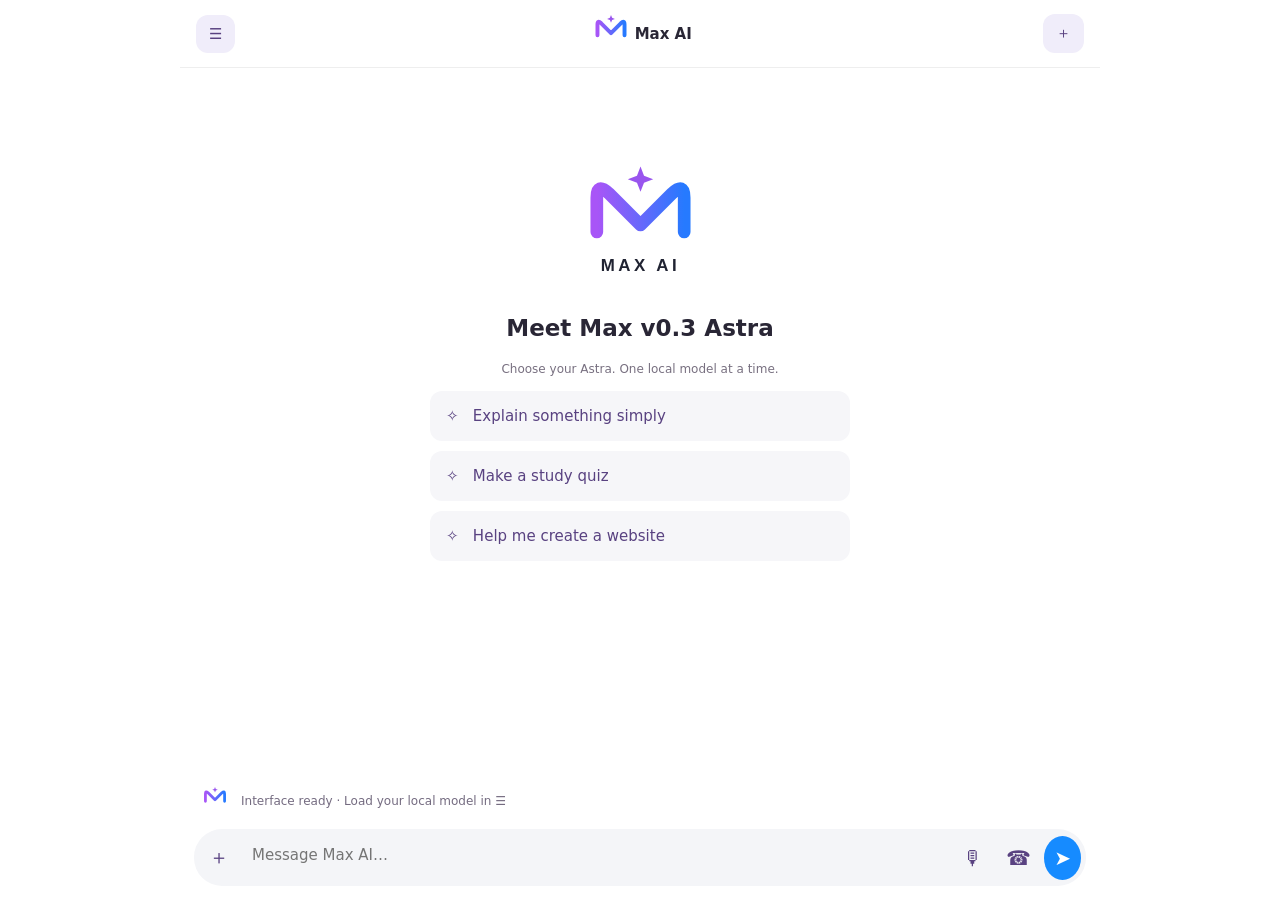
==== commit 11367a05: "Update index.html" ====
--- a/index.html
+++ b/index.html
@@ -1,449 +1,56 @@
-<!doctype html>
-<html lang="en">
-<head>
-  <meta charset="utf-8" />
-  <meta name="viewport" content="width=device-width,initial-scale=1" />
-  <title>Max AI</title>
-  <meta name="application-name" content="Max AI" />
-  <style>
-    *{box-sizing:border-box}
-    body{margin:0;color:#292635;background:#fff;font:15px system-ui,sans-serif}
-    button,input,textarea{font:inherit}
-    button{cursor:pointer;border:0;border-radius:999px;padding:9px 12px;background:#f0edfa;color:#594281}
-    button:disabled{opacity:.5;cursor:wait}
-    #app{height:100dvh;max-width:920px;margin:auto;display:flex;flex-direction:column}
-    header{display:flex;justify-content:space-between;align-items:center;height:64px;padding:8px 16px;border-bottom:1px solid #eee}
-    .brand{display:flex;align-items:center;font-weight:650;gap:8px}
-    .brand svg{width:40px;height:38px}
-    main{flex:1;overflow:auto;padding:20px}
-    #welcome{max-width:420px;text-align:center;margin:7vh auto 20px}
-    #welcome svg{width:150px;height:140px}
-    h1{font-size:22px;margin:12px 0 4px}
-    .muted{font-size:12px;color:#787080;line-height:1.6}
-    .suggest{display:block;width:100%;margin:10px 0;padding:14px;text-align:left;background:#f6f6f9;border-radius:16px}
-    .message{white-space:pre-wrap;overflow-wrap:anywhere;padding:13px 16px;line-height:1.65;background:#f5f5f8;border-radius:18px;width:fit-content;max-width:88%;margin:10px 0}
-    .user{margin-left:auto;background:#ecf1ff}
-    footer{padding:10px 14px max(14px,env(safe-area-inset-bottom))}
-    .activity{display:flex;align-items:center;gap:9px;padding:8px 4px;min-height:42px}
-    .activity svg{width:30px;height:28px;flex-shrink:0}
-    #activityText{font-size:12px;color:#746b80;line-height:1.4}
-    body.working .activity svg .m-mark{animation:mspin 1s infinite linear}
-    @keyframes mspin{0%{transform:rotate(0deg)}100%{transform:rotate(360deg)}}
-    .composer{display:flex;align-items:center;gap:3px;padding:5px;background:#f4f5f8;border-radius:28px}
-    .icon-btn{background:none;padding:8px;min-width:34px;font-size:20px;border-radius:50%}
-    .icon-btn:hover{background:#e9e7f7}
-    #input{flex:1;min-width:0;height:44px;resize:none;background:transparent;border:0;padding:10px;outline:none}
-    #send{background:#168bff;color:white;border-radius:50%;min-width:36px}
-    #stop{background:#fbe7ef;color:#ad2858;font-size:13px}
-    #shade{position:fixed;inset:0;background:#0005;z-index:10}
-    aside{position:fixed;inset:0 auto 0 0;width:min(360px,94vw);padding:20px;overflow:auto;background:white;z-index:11;border-right:1px solid #eee}
-    aside h2{margin-top:0}
-    .card{border:1px solid #e5e1ed;padding:13px;border-radius:16px;margin:10px 0}
-    .card h3{margin:0 0 6px;font-size:15px}
-    .small{font-size:11px;color:#8a8394;line-height:1.6}
-    #files{margin-top:6px}
-    .field{border:1px solid #ddd;border-radius:10px;padding:8px 10px;width:100%;margin:4px 0;font-size:13px}
-    #toast{position:fixed;left:50%;bottom:110px;transform:translateX(-50%);padding:8px 13px;border-radius:12px;background:#29263a;color:#fff;font-size:11px;max-width:90%;white-space:pre-wrap;z-index:20}
-    #toast[hidden]{display:none}
-    dialog{border:0;border-radius:18px;padding:16px;max-width:620px;width:95%}
-    dialog::backdrop{background:#0006}
-    #editor{width:100%;min-height:210px;resize:vertical;font-family:monospace}
-  </style>
-</head>
-<body>
-<div id="app">
-  <header>
-    <button id="menu" class="icon-btn" aria-label="Open menu">☰</button>
-    <div class="brand">
-      <!-- Max AI logo -->
-      <svg viewBox="0 0 220 200" role="img" aria-label="Max AI logo">
-        <defs>
-          <linearGradient id="maxg">
-            <stop stop-color="#a855f7"/><stop offset="1" stop-color="#267aff"/>
-          </linearGradient>
-        </defs>
-        <g class="m-mark">
-          <path d="M48 115V66Q48 44 65 60L110 105L155 60Q172 44 172 66V115"
-                fill="none" stroke="url(#maxg)" stroke-width="18"
-                stroke-linecap="round" stroke-linejoin="round"/>
-          <path d="M110 22L115 35L128 40L115 45L110 58L105 45L92 40L105 35Z"
-                fill="#9955ee"/>
-        </g>
-      </svg>
-      <span>Max AI</span>
-    </div>
-    <button id="new" class="icon-btn" aria-label="New chat">＋</button>
-  </header>
+<!doctype html><html lang="en"><head><meta charset="utf-8"><meta name="viewport" content="width=device-width,initial-scale=1"><title>Max AI — Astra model library</title><meta name="application-name" content="Max AI"><style>
+*{box-sizing:border-box}body{margin:0;color:#292635;background:#fff;font:15px system-ui,sans-serif}button,input,textarea{font:inherit}button{cursor:pointer;border:0;border-radius:12px;padding:10px 13px;background:#f0edfa;color:#594281}button:disabled{opacity:.5;cursor:wait}#app{height:100dvh;max-width:920px;margin:auto;display:flex;flex-direction:column}header{display:flex;justify-content:space-between;align-items:center;height:68px;padding:8px 16px;border-bottom:1px solid #eee}.brand{display:flex;align-items:center;font-weight:650}.brand svg{width:48px;height:46px}.brand svg text{display:none}main{flex:1;overflow:auto;padding:20px}#welcome{max-width:420px;text-align:center;margin:7vh auto 20px}#welcome svg{width:155px}h1{font-size:23px}.muted{font-size:12px;color:#787080;line-height:1.6}.suggest{display:block;width:100%;margin:10px 0;padding:16px;text-align:left;background:#f6f6f9}.message{white-space:pre-wrap;overflow-wrap:anywhere;padding:14px 17px;line-height:1.65;background:#f5f5f8;border-radius:18px;width:fit-content;max-width:88%;margin:12px 0}.user{margin-left:auto;background:#ecf1ff}footer{padding:12px 14px max(14px,env(safe-area-inset-bottom))}.composer{display:flex;align-items:center;gap:3px;padding:5px;background:#f4f5f8;border-radius:28px}.composer button{background:none;padding:10px;min-width:35px;font-size:20px}#input{flex:1;min-width:0;height:44px;resize:none;background:transparent;border:0;padding:10px;outline:none}#send{background:#168bff;color:white;border-radius:50%}#stop{background:#fbe7ef;color:#ad2858;font-size:13px}.activity{display:flex;align-items:center;gap:9px;padding:9px 4px;min-height:43px}.activity svg{width:34px;height:34px;flex-shrink:0}.activity svg text{display:none}#activityText{font-size:12px;color:#746b80;line-height:1.4}#shade{position:fixed;inset:0;background:#0005;z-index:10}aside{position:fixed;inset:0 auto 0 0;width:min(370px,94vw);padding:22px;overflow:auto;background:white;z-index:11}.card{border:1px solid #e5e1ed;padding:14px;border-radius:14px;margin:12px 0}.card button{margin:4px 4px 0 0}a{color:#7650be}#toast{position:fixed;bottom:140px;left:50%;transform:translateX(-50%);background:#2b2336;color:white;padding:13px 18px;border-radius:13px;max-width:90%;z-index:30}dialog{width:min(720px,95vw);border:1px solid #ddd;border-radius:15px}#editor{display:block;width:100%;height:50vh;background:white;border:1px solid #ddd;font:13px monospace;margin:12px 0}#eventLog{font-size:11px;white-space:pre-wrap;line-height:1.7;max-height:180px;overflow:auto}.working .m-mark{transform-box:fill-box;transform-origin:center;animation:thinking 1.35s ease-in-out infinite}.working .m-mark path:first-child{stroke-dasharray:300;animation:flow 2.5s linear infinite}@keyframes thinking{0%,100%{transform:scale(.94) rotate(-3deg);opacity:.7}50%{transform:scale(1.06) rotate(3deg);opacity:1}}@keyframes flow{to{stroke-dashoffset:-600}}@media(prefers-reduced-motion:reduce){.working .m-mark,.working .m-mark path:first-child{animation:none!important}}[hidden]{display:none!important}.active{background:#f9deeb!important}button:focus-visible{outline:3px solid #bcadf0;outline-offset:2px}
+</style></head><body><div id="app"><header><button id="menu" aria-label="Open menu">☰</button><div class="brand"><span class="logo"></span>Max AI</div><button id="new" aria-label="New chat">＋</button></header><main id="chat"><section id="welcome"><div class="logo"></div><h1>Meet Max v0.3 Astra</h1><p class="muted">Choose your Astra. One local model at a time.</p><button class="suggest" data-text="Explain photosynthesis in three sentences.">✧ &nbsp; Explain something simply</button><button class="suggest" data-text="Make a short photosynthesis quiz with an answer key.">✧ &nbsp; Make a study quiz</button><button class="suggest" data-text="Help me plan a simple website.">✧ &nbsp; Help me create a website</button></section><div id="messages" aria-live="polite"></div></main><footer><div class="activity" role="status"><span class="logo"></span><span id="activityText">Starting interface…</span></div><div class="composer"><button id="upload" aria-label="Upload text">＋</button><textarea id="input" aria-label="Message" placeholder="Message Max AI…"></textarea><button id="mic" aria-label="Local voice to text">🎙</button><button id="voice" aria-label="Voice conversation">☎</button><button id="stop" hidden>■ Stop</button><button id="send" aria-label="Send">➤</button></div></footer></div><div id="shade" hidden></div><aside id="sidebar" hidden><button id="close" style="float:right">×</button><h2>Max AI</h2><div class="card"><b>Astra model library</b><p class="muted">Choose a model below. Only one is loaded in memory at a time. First use downloads its assets.</p><label for="modelSelect">Choose model</label><select id="modelSelect" style="width:100%;padding:12px;margin:12px 0;border:1px solid #ddd;border-radius:10px"></select><p id="modelInfo" class="muted"></p><button id="load">Load local model</button><button id="unload">Unload / reset</button><p class="muted" id="modelState">Not loaded.</p></div><div class="card"><b>Qwen/Qwen3-ASR-1.7B</b><p class="muted">Speech model requested. Browser adapter not implemented; not loaded by the chat runtime.</p><button id="qwen">Check status</button><a href="https://huggingface.co/Qwen/Qwen3-ASR-1.7B" target="_blank" rel="noopener">Model page</a></div><h3>Files</h3><button id="create">New file</button><button id="upload2">Upload text</button><div id="files"></div><h3>Logo</h3><button id="logoDownload">Download SVG</button><h3>Recent activity</h3><div id="eventLog"></div><h3>Privacy & limitations</h3><p class="muted">First load downloads software and weights. Prompts are processed locally; no cloud AI fallback. Model and browser compatibility are required. Serve over HTTPS or localhost for best compatibility. Web search is off. Workspace files clear when the page reloads.</p><p class="muted">Voice is restricted to browsers exposing on-device speech recognition. Fully local voice conversation and Qwen ASR are not implemented. Local models are not guaranteed safe; safety instructions are not unbypassable controls.</p><p id="diagnostics" class="muted"></p></aside><input id="fileInput" type="file" accept=".txt,.md,.html,.css,.js,.json,.csv" hidden><dialog id="fileDialog"><h3 id="fileTitle"></h3><textarea id="editor" aria-label="File contents"></textarea><button id="saveFile">Save workspace copy</button><button id="cancelFile">Cancel</button></dialog><div id="toast" role="status" hidden></div>
+<script>
+(function(){'use strict';
+const $=id=>document.getElementById(id),LOGO="<svg xmlns=\"http://www.w3.org/2000/svg\" viewBox=\"0 0 220 200\" role=\"img\" aria-label=\"Max AI\"><defs><linearGradient id=\"maxg\"><stop stop-color=\"#a855f7\"/><stop offset=\"1\" stop-color=\"#267aff\"/></linearGradient></defs><g class=\"m-mark\"><path d=\"M48 115V66Q48 44 65 60L110 105L155 60Q172 44 172 66V115\" fill=\"none\" stroke=\"url(#maxg)\" stroke-width=\"18\" stroke-linecap=\"round\" stroke-linejoin=\"round\"/><path d=\"M110 22L115 35L128 40L115 45L110 58L105 45L92 40L105 35Z\" fill=\"#9955ee\"/></g><text x=\"110\" y=\"170\" text-anchor=\"middle\" font-family=\"Arial,sans-serif\" font-weight=\"700\" letter-spacing=\"5\" font-size=\"24\" fill=\"#202332\">MAX AI</text></svg>",WORKER_CODE="let engine=null;\nlet running=false;\nself.onmessage=async({data:m})=>{\n if(m.type==='interrupt'){engine?.interruptGenerate();return;}\n try{\n  if(m.type==='load'){\n   let lib;let error;\n   for(const u of ['https://esm.run/@mlc-ai/web-llm@0.2.82','https://cdn.jsdelivr.net/npm/@mlc-ai/web-llm@0.2.82/+esm']){try{self.postMessage({type:'progress',text:'Loading runtime: '+u});lib=await import(u);break;}catch(e){error=e;}}\n   if(!lib)throw error;\n   if(!lib.prebuiltAppConfig.model_list.some(x=>x.model_id===m.model))throw Error('Selected model is not supported by this pinned runtime: '+m.model+'. Try another model.');\n   engine=new lib.MLCEngine({initProgressCallback:p=>self.postMessage({type:'progress',text:p.text||'Loading model assets\u2026'})});\n   await engine.reload(m.model);\n   self.postMessage({type:'ready'});\n  }\n  if(m.type==='generate'){\n   if(!engine)throw Error('Model is not loaded.');\n   if(running)throw Error('A reply is already being generated.');\n   running=true;\n   const chunks=await engine.chat.completions.create({messages:m.messages,stream:true,max_tokens:384,temperature:0.6});\n   for await(const c of chunks){const text=c.choices?.[0]?.delta?.content||'';if(text)self.postMessage({type:'chunk',id:m.id,text});}\n   self.postMessage({type:'done',id:m.id});\n  }\n }catch(e){self.postMessage({type:'error',id:m.id,text:e.message||String(e)});}finally{if(m.type==='generate')running=false;}\n};";
+const REGISTRY=[{"id": "astra02", "name": "Max v0.2 Astra", "model": "Qwen3-1.7B-q4f32_1-MLC", "kind": "chat", "size": "1.7B"}, {"id": "astra01", "name": "Max v0.1 Astra", "model": "Llama-3.2-1B-Instruct-q4f32_1-MLC", "kind": "chat", "size": "1B"}, {"id": "astra03", "name": "Max v0.3 Astra", "model": "Qwen2.5-0.5B-Instruct-q4f32_1-MLC", "kind": "chat", "size": "0.5B"}];
+let selectedModel=2, disposal=Promise.resolve(),switching=false;
+function currentModel(){return REGISTRY[selectedModel]}
+let worker=null,ready=false,loading=false,job=null,history=[],files=[],editing=-1,phase='Interface ready · Load your local model in ☰',phaseStart=Date.now(),toastTimer,rec=null,listening=false,events=[];
+function log(t){events.push(new Date().toLocaleTimeString()+' — '+t);events=events.slice(-30);$('eventLog').textContent=events.join('\n')}
+function activity(t,busy=false){phase=t;phaseStart=Date.now();document.body.classList.toggle('working',busy);$('activityText').textContent=t;log(t)}
+function toast(t){clearTimeout(toastTimer);$('toast').textContent=t;$('toast').hidden=false;toastTimer=setTimeout(()=>$('toast').hidden=true,6000)}
+function menu(open){$('sidebar').hidden=!open;$('shade').hidden=!open}
+function controls(){let busy=!!job||loading;$('send').disabled=busy;$('load').disabled=busy||ready||switching;$('modelSelect').disabled=busy||switching;$('new').disabled=busy;$('stop').hidden=!busy;document.body.classList.toggle('working',busy)}
+function terminate(){if(worker)disposal=Promise.resolve(worker.terminate());worker=null;ready=false;loading=false;$('modelState').textContent='Not loaded. Load again to continue.'}
+function endJob(reason,drop=false){if(!job)return;let j=job;job=null;if(j.text){history.push({role:'user',content:j.prompt},{role:'assistant',content:j.text});j.el.textContent=j.text+(reason?'\n\n['+reason+']':'')}else j.el.textContent=reason||'The model returned no text. Try a shorter message or reload the model.';if(drop)terminate();controls();activity(reason||'Reply complete · Local model ready')}
+function stop(){if(loading){terminate();controls();activity('Model loading cancelled.');return}if(job){endJob('Stopped. Model reset; reload to continue.',true)}}
+function fail(text){if(job)endJob(text,true);else{terminate();controls();activity(text);toast(text)}}
+function add(role,text){$('welcome').hidden=true;let e=document.createElement('div');e.className='message '+role;e.textContent=text;$('messages').append(e);$('chat').scrollTop=$('chat').scrollHeight;return e}
 
-  <main id="chat">
-    <section id="welcome">
-      <svg viewBox="0 0 220 200" role="img" aria-label="Max AI logo">
-        <defs>
-          <linearGradient id="maxg2">
-            <stop stop-color="#a855f7"/><stop offset="1" stop-color="#267aff"/>
-          </linearGradient>
-        </defs>
-        <g class="m-mark">
-          <path d="M48 115V66Q48 44 65 60L110 105L155 60Q172 44 172 66V115"
-                fill="none" stroke="url(#maxg2)" stroke-width="18"
-                stroke-linecap="round" stroke-linejoin="round"/>
-          <path d="M110 22L115 35L128 40L115 45L110 58L105 45L92 40L105 35Z"
-                fill="#9955ee"/>
-        </g>
-      </svg>
-      <h1>Meet MAX 0.4 Astra</h1>
-      <p class="muted">
-        Local AI, using your self‑trained Max_AI_0.4_Astra-Q4_K_M.gguf through llama‑server.
-      </p>
-      <button class="suggest" data-text="Explain photosynthesis in three simple sentences.">
-        ✧ &nbsp; Explain something simply
-      </button>
-      <button class="suggest" data-text="Make a short photosynthesis quiz with an answer key.">
-        ✧ &nbsp; Make a study quiz
-      </button>
-      <button class="suggest" data-text="Help me plan a simple website.">
-        ✧ &nbsp; Help me create a website
-      </button>
-    </section>
-    <div id="messages" aria-live="polite"></div>
-  </main>
+// Same-page adapter for environments blocking module Workers.
+class MaxLocalWorker {
+ constructor(){this.onmessage=null;this.onerror=null;this.closed=false;this.pending=Promise.resolve();const owner=this;
+ this.bridge={postMessage(data){if(!owner.closed)setTimeout(()=>{if(!owner.closed&&owner.onmessage)owner.onmessage({data});},0)}};
+ const cleanup='\nself.interruptRuntime=()=>engine?.interruptGenerate(); self.disposeRuntime=async()=>{if(engine)await engine.unload();};';
+ try{new Function('self',WORKER_CODE+cleanup)(this.bridge)}catch(e){setTimeout(()=>this.onerror?.({message:e.message}),0)}
+ }
+ postMessage(data){if(this.closed)return;this.pending=this.pending.then(()=>{if(!this.closed)return this.bridge.onmessage({data})}).catch(e=>{if(!this.closed)this.onerror?.({message:e.message})})}
+ async terminate(){this.closed=true;this.bridge.interruptRuntime?.();await this.pending;await this.bridge.disposeRuntime?.()}
+}
 
-  <footer>
-    <div class="activity" role="status">
-      <svg viewBox="0 0 220 200" role="img" aria-label="Max AI logo">
-        <defs>
-          <linearGradient id="maxg3">
-            <stop stop-color="#a855f7"/><stop offset="1" stop-color="#267aff"/>
-          </linearGradient>
-        </defs>
-        <g class="m-mark">
-          <path d="M48 115V66Q48 44 65 60L110 105L155 60Q172 44 172 66V115"
-                fill="none" stroke="url(#maxg3)" stroke-width="18"
-                stroke-linecap="round" stroke-linejoin="round"/>
-          <path d="M110 22L115 35L128 40L115 45L110 58L105 45L92 40L105 35Z"
-                fill="#9955ee"/>
-        </g>
-      </svg>
-      <span id="activityText">Interface ready · No server set yet.</span>
-    </div>
+function save(name,text,type='text/plain'){let u=URL.createObjectURL(new Blob([text],{type})),a=document.createElement('a');a.href=u;a.download=name;document.body.append(a);a.click();a.remove();setTimeout(()=>URL.revokeObjectURL(u),2000)}
+$('menu').onclick=()=>menu(true);$('close').onclick=$('shade').onclick=()=>menu(false);$('stop').onclick=stop;
+$('load').onclick=async()=>{if(loading||job||ready||switching)return;if(!navigator.gpu){toast('WebGPU is unavailable in this browser. Use a compatible browser over HTTPS or localhost.');return}terminate();loading=true;controls();activity('Starting background model runtime…',true);try{await disposal;const url=URL.createObjectURL(new Blob([WORKER_CODE],{type:'text/javascript'}));worker=new MaxLocalWorker(url,{type:'module'});setTimeout(()=>URL.revokeObjectURL(url),30000);worker.onerror=e=>fail('Model worker error: '+(e.message||'Unable to start.'));worker.onmessage=({data:m})=>{if(m.type==='progress'){activity(m.text,true);$('modelState').textContent=m.text}else if(m.type==='ready'){ready=true;loading=false;$('modelState').textContent=currentModel().name+' · '+currentModel().size+' · Loaded locally';controls();activity(currentModel().name+' loaded. Send a message.');toast('Ready for local chat.')}else if(m.type==='chunk'&&job&&m.id===job.id){if(!job.text)log('First response text received.');job.text+=m.text;job.last=Date.now();job.el.textContent=job.text;phase='Receiving reply text locally';phaseStart=job.start;$('chat').scrollTop=$('chat').scrollHeight}else if(m.type==='done'&&job&&m.id===job.id){endJob('')}else if(m.type==='error'){fail('Model error: '+m.text)}};worker.postMessage({type:'load',model:currentModel().model})}catch(e){fail(e.message)}};
+$('unload').onclick=()=>{if(job||loading)stop();terminate();controls();activity('Model unloaded. Cached download assets may remain in the browser.')};
+function send(){let text=$('input').value.trim();if(!text||job||loading)return;if(!ready||!worker){toast('Load the local model from ☰ first.');menu(true);return}if(text.length>3000){toast('Please shorten your message to 3,000 characters for this small local model.');return}if(listening)rec.stop();$('input').value='';add('user',text);const el=add('assistant','Preparing your message locally…');const now=Date.now();job={id:now,prompt:text,el,text:'',start:now,last:now};controls();activity('Request sent to local worker · Waiting for first response text…',true);let recent=history.slice(-4).map(m=>({role:m.role,content:m.content.slice(0,1000)}));worker.postMessage({type:'generate',id:job.id,messages:[{role:'system',content:'You are '+currentModel().name+', a helpful school-safe study assistant. Be concise. Include answer keys for practice quizzes. Refuse instructions for self-harm, violence or dangerous wrongdoing and offer safe alternatives. Do not claim to search the web or use unavailable tools.'},...recent,{role:'user',content:text}]})}
+$('send').onclick=send;$('input').onkeydown=e=>{if(e.key==='Enter'&&!e.shiftKey){e.preventDefault();send()}};document.querySelectorAll('[data-text]').forEach(b=>b.onclick=()=>{$('input').value=b.dataset.text;send()});
+setInterval(()=>{let now=Date.now();if(loading||job){let seconds=Math.floor((now-phaseStart)/1000);let extra=job&&job.text?' · '+job.text.length+' characters received · '+Math.floor((now-job.last)/1000)+'s since last text':'';$('activityText').textContent=phase+' · '+seconds+'s'+extra}if(job){let total=now-job.start,idle=now-job.last;if(total>240000||(!job.text&&total>90000)||(job.text&&idle>45000)){endJob('Generation stalled or exceeded the time limit. The model was reset. Reload it and try a shorter message.',true)}}if(loading&&now-phaseStart>180000){fail('No loading progress for 3 minutes. Loading was stopped; check your connection and try again.')}},1000);
+$('new').onclick=()=>{if(job||loading)return;history=[];$('messages').replaceChildren();$('welcome').hidden=false;activity(ready?'New chat · Local model ready':'New chat · Load your local model')};
+$('qwen').onclick=()=>toast('Qwen ASR browser adapter is not implemented. It is not secretly loaded.');
+$('mic').onclick=()=>{if(listening){rec.stop();return}const SR=window.SpeechRecognition||window.webkitSpeechRecognition;if(!SR||!('processLocally' in SR.prototype)){toast('Verified on-device speech recognition is unavailable here. No cloud speech fallback is used.');return}try{rec=new SR();rec.processLocally=true;rec.lang='en-AU';rec.interimResults=true;rec.onstart=()=>{listening=true;$('mic').classList.add('active');if(!job&&!loading)activity('Listening on-device · Tap mic to stop',true)};rec.onresult=e=>{$('input').value=Array.from(e.results).map(r=>r[0].transcript).join(' ')};rec.onerror=e=>toast('Local microphone: '+e.error);rec.onend=()=>{listening=false;$('mic').classList.remove('active');if(!job&&!loading)activity('Microphone stopped. Review your text before sending.')};rec.start()}catch(e){toast(e.message)}};
+$('voice').onclick=()=>toast('Fully local voice conversation is not implemented yet. Chat and text-file tools are available.');
+function renderFiles(){$('files').replaceChildren();files.forEach((f,i)=>{let c=document.createElement('div');c.className='card';let name=document.createElement('div');name.textContent=f.name;let edit=document.createElement('button');edit.textContent='Edit';edit.onclick=()=>{editing=i;$('fileTitle').textContent=f.name;$('editor').value=f.text;$('fileDialog').showModal();log('Opened local workspace editor: '+f.name)};let d=document.createElement('button');d.textContent='Download';d.onclick=()=>{save(f.name,f.text);log('Requested download: '+f.name)};c.append(name,edit,d);$('files').append(c)})}
+$('create').onclick=()=>{let name=prompt('File name','notes.txt');if(name){files.push({name:name.replace(/[\\/]/g,'_'),text:''});renderFiles();log('Created local workspace file: '+name)}};$('upload').onclick=$('upload2').onclick=()=>$('fileInput').click();$('fileInput').onchange=async e=>{const f=e.target.files[0];if(!f)return;try{if(f.size>2000000)throw Error('Choose a text file under 2 MB.');log('Reading local file: '+f.name);files.push({name:f.name,text:await f.text()});renderFiles();menu(true);log('File added locally; not sent to the model.')}catch(err){toast(err.message)}e.target.value=''};$('saveFile').onclick=()=>{if(editing>=0){files[editing].text=$('editor').value;renderFiles();log('Saved workspace copy: '+files[editing].name)}$('fileDialog').close();toast('Download the file to keep your changes.')};$('cancelFile').onclick=()=>$('fileDialog').close();$('logoDownload').onclick=()=>save('max-ai-logo.svg',LOGO,'image/svg+xml');
+window.addEventListener('error',e=>{toast('Page error: '+e.message);log('Page error: '+e.message)});window.addEventListener('unhandledrejection',e=>{toast(String(e.reason?.message||e.reason));log('Unhandled error: '+String(e.reason?.message||e.reason))});
 
-    <div class="composer">
-      <button id="upload" class="icon-btn" aria-label="Upload text">＋</button>
-      <textarea id="input" aria-label="Message" placeholder="Message Max AI…"></textarea>
-      <button id="mic" class="icon-btn" aria-label="Voice to text">🎙</button>
-      <button id="voice" class="icon-btn" aria-label="Voice conversation">☎</button>
-      <button id="stop" class="icon-btn" hidden>■</button>
-      <button id="send" class="icon-btn" aria-label="Send">➤</button>
-    </div>
-  </footer>
-</div>
+REGISTRY.forEach((m,i)=>{const o=document.createElement('option');o.value=i;o.textContent=m.name+' — '+m.size;$('modelSelect').append(o)});
+$('modelSelect').value=selectedModel;
+function updateSelection(){$('modelInfo').textContent=currentModel().name+' · underlying model: '+currentModel().model+'. Version names are Max AI labels, not capability rankings.';$('welcome').querySelector('h1').textContent='Meet '+currentModel().name;}
+$('modelSelect').onchange=async()=>{if(job||loading||switching)return;switching=true;const next=Number($('modelSelect').value);terminate();controls();activity('Unloading previous model before switching…',true);try{await disposal;selectedModel=next;history=[];$('messages').replaceChildren();$('welcome').hidden=false;updateSelection();activity('Selected '+currentModel().name+' · Press Load local model.');}catch(e){toast('Could not release model: '+e.message)}finally{switching=false;controls()}};
+updateSelection();
 
-<div id="shade" hidden></div>
-
-<aside id="sidebar" hidden>
-  <button id="close" class="icon-btn" style="float:right">×</button>
-  <h2>Max AI</h2>
-
-  <div class="card">
-    <h3>Local Astra 0.4 server</h3>
-    <p class="small">
-      This website sends chat messages to your own llama‑server running
-      <code>Max_AI_0.4_Astra-Q4_K_M.gguf</code>. Nothing is sent to a cloud AI.[web:54][web:60]
-    </p>
-    <label class="small">
-      Server URL (e.g. <code>http://localhost:10000</code>):
-      <input id="serverUrl" class="field" type="url"
-             placeholder="http://localhost:10000" />
-    </label>
-    <button id="saveServer">Save server</button>
-    <p class="small" id="serverState">No server saved.</p>
-  </div>
-
-  <div class="card">
-    <h3>Files</h3>
-    <p class="small">Workspace files are local to this device and tab.</p>
-    <button id="create">New file</button>
-    <button id="upload2">Upload text file</button>
-    <div id="files"></div>
-  </div>
-
-  <div class="card">
-    <h3>Logo</h3>
-    <p class="small">Download the Max AI logo as SVG.</p>
-    <button id="logoDownload">Download logo SVG</button>
-  </div>
-</aside>
-
-<dialog id="fileDialog">
-  <h3 id="fileTitle">Edit file</h3>
-  <textarea id="editor"></textarea>
-  <div style="margin-top:10px">
-    <button id="saveFile">Save (workspace)</button>
-    <button id="cancelFile">Cancel</button>
-  </div>
-</dialog>
-
-<input id="fileInput" type="file" accept=".txt,.md,.html,.css,.js,.json,.csv" hidden />
-
-<div id="toast" hidden></div>
-
-<script>
-(function(){
-  const $ = id => document.getElementById(id);
-
-  let busy = false;
-  let history = [];
-  let files = [];
-  let editingIndex = -1;
-  let server = "";
-
-  // Load saved server URL from localStorage
-  try {
-    server = localStorage.getItem("max_ai_server") || "";
-    if (server) {
-      $("serverUrl").value = server;
-      $("serverState").textContent = "Saved server: " + server;
-      setActivity("Interface ready · Server saved, but not tested yet.", false);
-    } else {
-      setActivity("Interface ready · No server saved.", false);
-    }
-  } catch {
-    setActivity("Interface ready · Cannot access localStorage (server not remembered).", false);
-  }
-
-  function setActivity(text, working) {
-    $("activityText").textContent = text;
-    document.body.classList.toggle("working", !!working);
-  }
-
-  function showToast(text) {
-    const toast = $("toast");
-    toast.textContent = text;
-    toast.hidden = false;
-    setTimeout(() => { toast.hidden = true; }, 4000);
-  }
-
-  function openMenu(open) {
-    $("sidebar").hidden = !open;
-    $("shade").hidden = !open;
-  }
-
-  function addMessage(role, text) {
-    $("welcome").hidden = true;
-    const div = document.createElement("div");
-    div.className = "message " + role;
-    div.textContent = text;
-    $("messages").appendChild(div);
-    $("chat").scrollTop = $("chat").scrollHeight;
-    return div;
-  }
-
-  async function sendToServer(text) {
-    if (!server) {
-      // No server configured: demo reply only
-      await new Promise(r => setTimeout(r, 400));
-      return "Demo reply (no server configured yet):
-
-" + text;
-    }
-
-    const url = server.replace(//+$/,"") + "/v1/chat/completions";
-    const body = {
-      messages: [
-        {
-          role: "system",
-          content: "You are MAX 0.4 Astra, a school-safe, self-trained assistant. Explain clearly, keep answers concise, include answer keys for practice quizzes, and refuse instructions for self-harm, violence, or dangerous wrongdoing."
-        },
-        ...history,
-        { role: "user", content: text }
-      ],
-      stream: false
-    };
-
-    const response = await fetch(url, {
-      method: "POST",
-      headers: { "Content-Type": "application/json" },
-      body: JSON.stringify(body)
-    });
-
-    if (!response.ok) {
-      throw new Error("Server error " + response.status);
-    }
-
-    const json = await response.json();
-    // OpenAI/llama-server style: choices[0].message.content[web:54][web:66]
-    const content = json.choices && json.choices[0] && json.choices[0].message && json.choices[0].message.content;
-    if (typeof content !== "string") {
-      throw new Error("Unexpected response format from server.");
-    }
-    return content;
-  }
-
-  async function send() {
-    if (busy) return;
-    const text = $("input").value.trim();
-    if (!text) return;
-
-    $("input").value = "";
-    busy = true;
-    setActivity("Sending to Astra 0.4…", true);
-
-    addMessage("user", text);
-    const replyDiv = addMessage("assistant", "Thinking with your local model…");
-
-    try {
-      const answer = await sendToServer(text);
-      replyDiv.textContent = answer;
-      history.push({ role: "user", content: text }, { role: "assistant", content: answer });
-      setActivity(server ? "Reply from local server." : "Demo reply (configure server in ☰).", false);
-    } catch (err) {
-      replyDiv.textContent = "Error contacting local server: " + err.message;
-      setActivity("Local server error · Check that llama-server is running.", false);
-      showToast(err.message);
-    } finally {
-      busy = false;
-    }
-  }
-
-  $("send").addEventListener("click", send);
-  $("input").addEventListener("keydown", e => {
-    if (e.key === "Enter" && !e.shiftKey) {
-      e.preventDefault();
-      send();
-    }
-  });
-
-  document.querySelectorAll(".suggest").forEach(btn => {
-    btn.addEventListener("click", () => {
-      $("input").value = btn.dataset.text || "";
-      send();
-    });
-  });
-
-  $("menu").addEventListener("click", () => openMenu(true));
-  $("close").addEventListener("click", () => openMenu(false));
-  $("shade").addEventListener("click", () => openMenu(false));
-
-  $("new").addEventListener("click", () => {
-    if (busy) return;
-    $("messages").textContent = "";
-    $("welcome").hidden = false;
-    history = [];
-    setActivity(server ? "New chat · Local server saved." : "New chat · No server saved yet.", false);
-  });
-
-  $("saveServer").addEventListener("click", () => {
-    const value = $("serverUrl").value.trim();
-    if (!value) {
-      server = "";
-      $("serverState").textContent = "No server saved.";
-      try { localStorage.removeItem("max_ai_server"); } catch {}
-      setActivity("Interface ready · No server saved.", false);
-      return;
-    }
-    server = value;
-    $("serverState").textContent = "Saved server: " + server;
-    try { localStorage.setItem("max_ai_server", server); } catch {}
-    setActivity("Interface ready · Server saved. Make sure llama-server is running.", false);
-    showToast("Server URL saved locally.");
-  });
-
-  // Workspace files
-  function renderFiles() {
-    const list = $("files");
-    list.textContent = "";
-    files.forEach((f, i) => {
-      const card = document.createElement("div");
-      card.className = "card";
-      const name = document.createElement("div");
-      name.textContent = f.name;
-      const edit = document.createElement("button");
-      edit.textContent = "Edit";
-      edit.addEventListener("click", () => {
-        editingIndex = i;
-        $("fileTitle").textContent = f.name;
-        $("editor").value = f.text;
-        $("fileDialog").showModal();
-      });
-      const download = document.createElement("button");
-      download.textContent = "Download";
-      download.addEventListener("click", () => {
-        const url = URL.createObjectURL(new Blob([f.text], { type: "text/plain" }));
-        const a = document.createElement("a");
-        a.href = url; a.download = f.name;
-        document.body.appendChild(a);
-        a.click(); a.remove();
-        setTimeout(() => URL.revokeObjectURL(url), 2000);
-      });
-      card.append(name, edit, download);
-      list.appendChild(card);
-    });
-  }
-
-  $("create").addEventListener("click", () => {
-    const name = prompt("File name", "notes.txt");
-    if (name) {
-      files.push({ name: name.replace(/[\\/]/g, "_"), text: "" });
-      renderFiles();
-    }
-  });
-
-  $("upload").addEventListener("click", () => $("fileInput").click());
-  $("upload2").addEventListener("click", () => $("fileInput").click());
-  $("fileInput").addEventListener("change", async e => {
-    const file = e.target.files[0];
-    if (!file) return;
-    try {
-      if (file.size > 2000000) throw new Error("Choose a text file under 2 MB.");
-      files.push({ name: file.name, text: await file.text() });
-      renderFiles();
-      openMenu(true);
-      showToast("File added to local workspace (not sent to any model).");
-    } catch (err) {
-      showToast(err.message);
-    }
-    e.target.value = "";
-  });
-
-  $("saveFile").addEventListener("click", () => {
-    if (editingIndex >= 0) {
-      files[editingIndex].text = $("editor").value;
-      renderFiles();
-    }
-    $("fileDialog").close();
-    showToast("Workspace file updated. Download it to keep changes.");
-  });
-
-  $("cancelFile").addEventListener("click", () => $("fileDialog").close());
-
-  $("logoDownload").addEventListener("click", () => {
-    const svg = document.querySelector("#welcome svg");
-    if (!svg) {
-      showToast("Logo not found in welcome card.");
-      return;
-    }
-    const source = svg.outerHTML;
-    const url = URL.createObjectURL(new Blob([source], { type: "image/svg+xml" }));
-    const a = document.createElement("a");
-    a.href = url; a.download = "max-ai-logo.svg";
-    document.body.appendChild(a);
-    a.click(); a.remove();
-    setTimeout(() => URL.revokeObjectURL(url), 2000);
-  });
-
-  // Mic / voice placeholders
-  $("mic").addEventListener("click", () => {
-    showToast("Mic button pressed. Voice-to-text wiring can be added after chat works.");
-  });
-  $("voice").addEventListener("click", () => {
-    showToast("Voice conversation is not implemented yet. Chat uses your local server.");
-  });
-  $("stop").addEventListener("click", () => {
-    showToast("Stop pressed. This simple version does not stream partial tokens yet.");
-  });
-
-  setActivity(server ? "Interface ready · Server saved, configure llama-server." : "Interface ready · No server saved.", false);
+document.querySelectorAll('.logo').forEach(e=>e.innerHTML=LOGO);$('diagnostics').textContent='WebGPU '+(navigator.gpu?'exposed':'unavailable')+' · '+(isSecureContext?'Secure context':'Not a secure context');controls();activity(phase);
 })();
-</script>
-</body>
-</html> 
+</script></body></html>
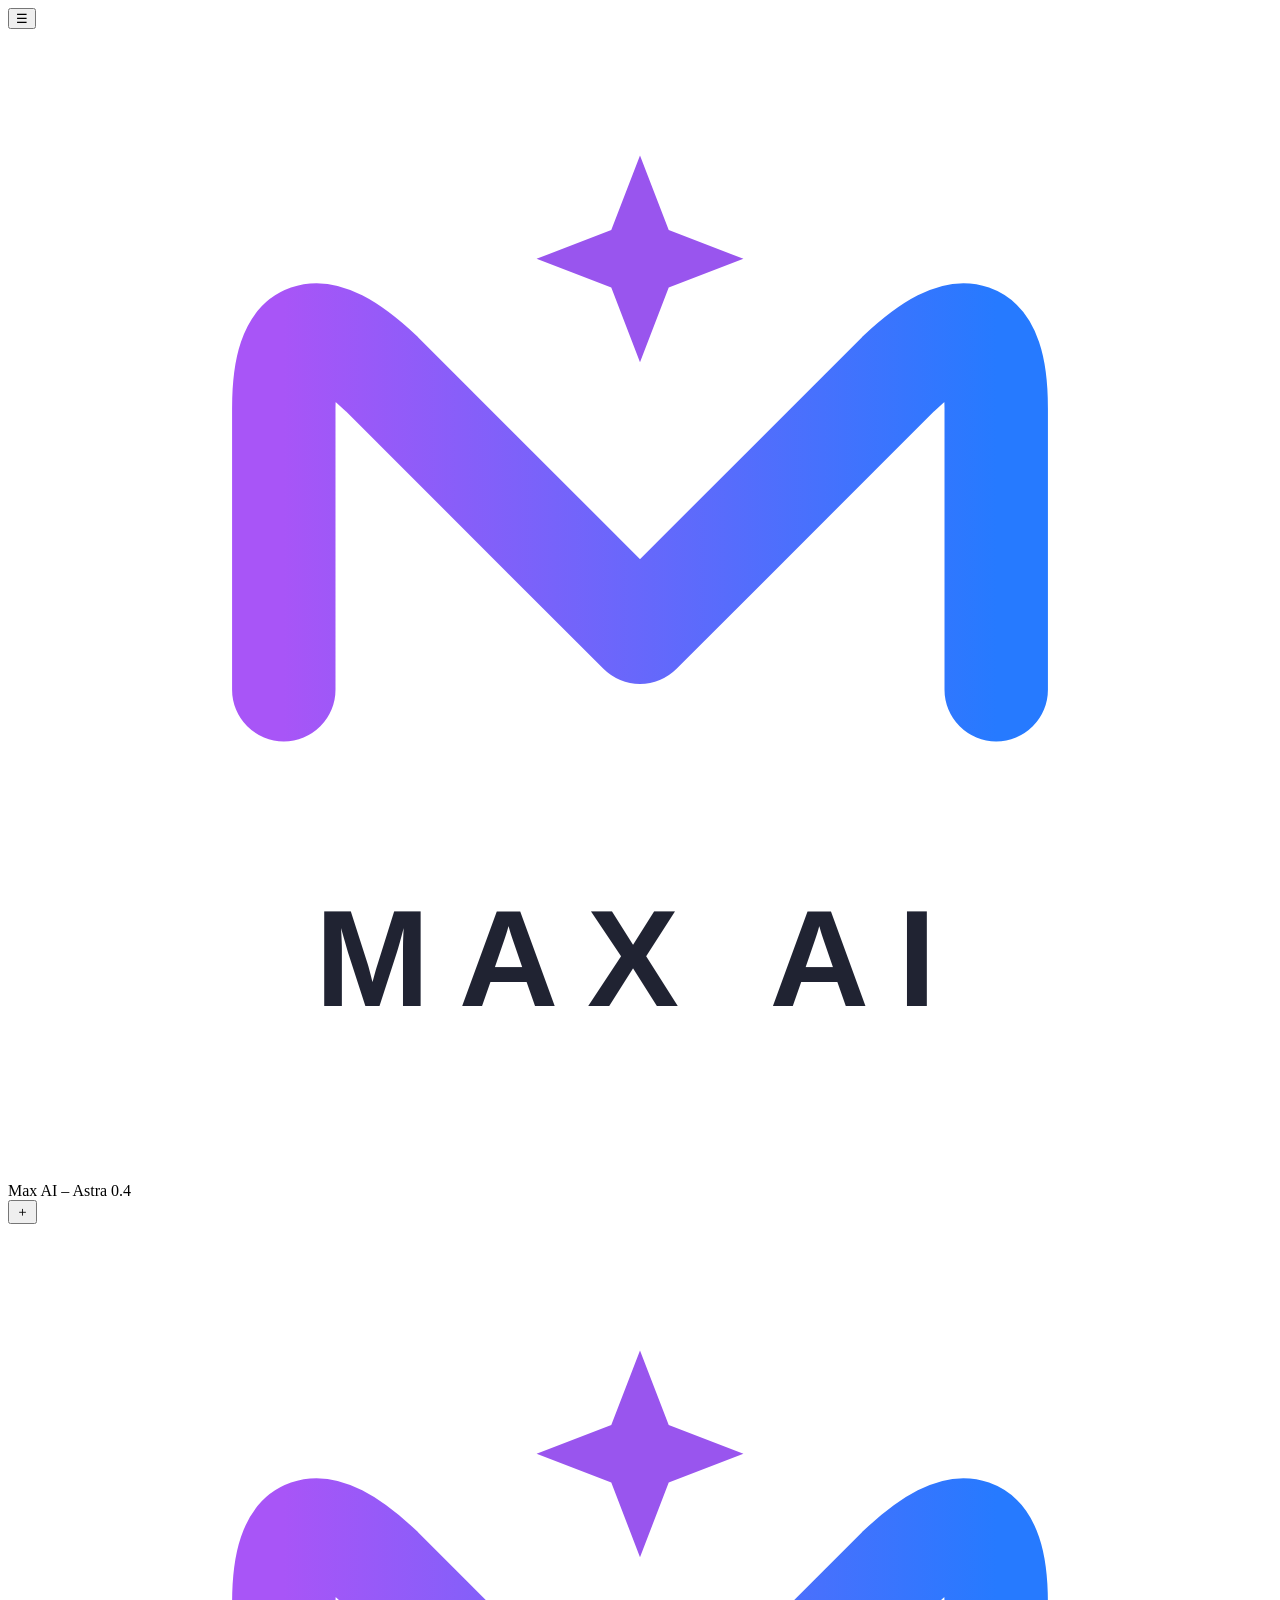
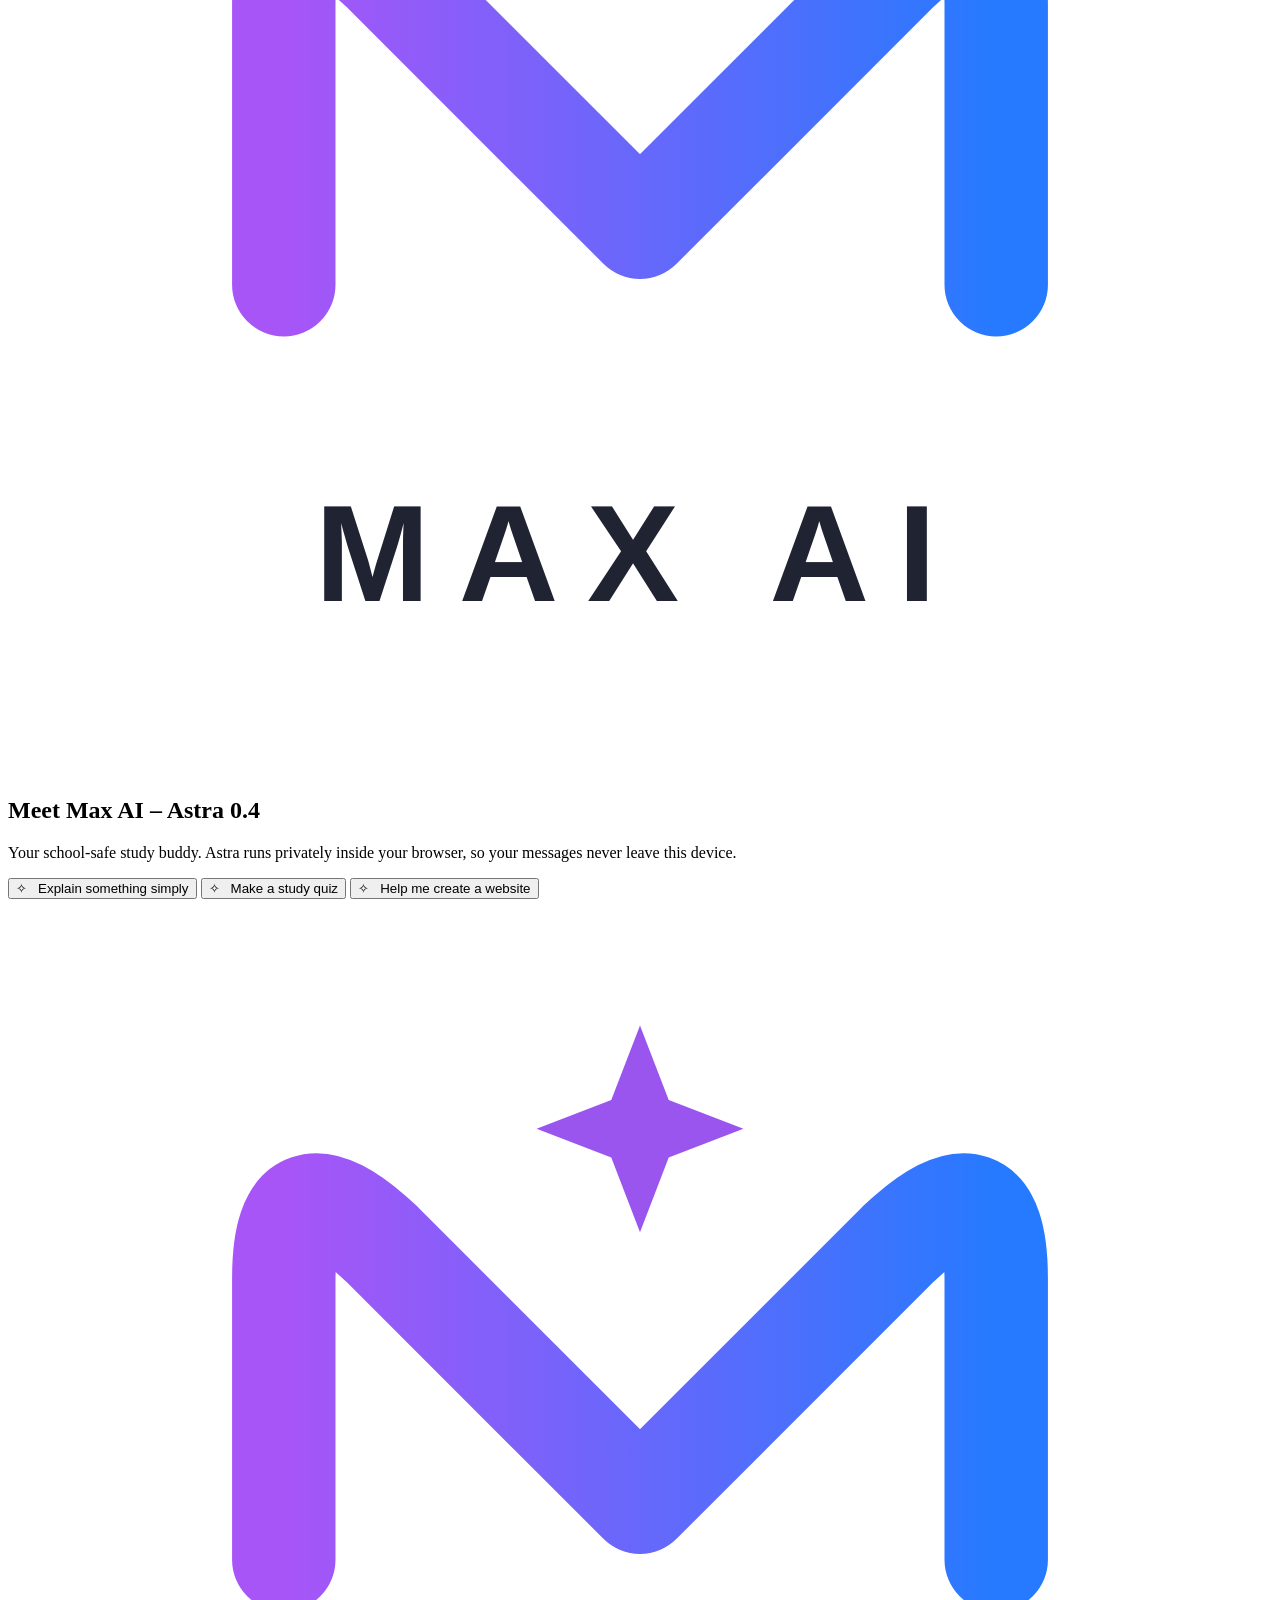
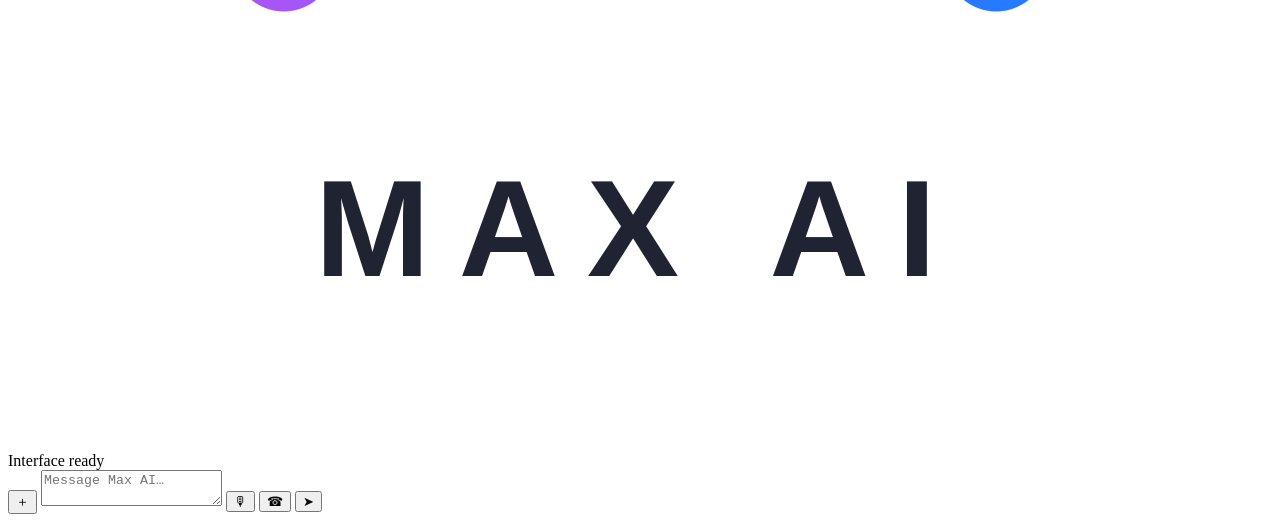
==== commit 65c8d7f8: "Create index.html" ====
--- a/index.html
+++ b/index.html
@@ -1,56 +1,112 @@
-<!doctype html><html lang="en"><head><meta charset="utf-8"><meta name="viewport" content="width=device-width,initial-scale=1"><title>Max AI — Astra model library</title><meta name="application-name" content="Max AI"><style>
-*{box-sizing:border-box}body{margin:0;color:#292635;background:#fff;font:15px system-ui,sans-serif}button,input,textarea{font:inherit}button{cursor:pointer;border:0;border-radius:12px;padding:10px 13px;background:#f0edfa;color:#594281}button:disabled{opacity:.5;cursor:wait}#app{height:100dvh;max-width:920px;margin:auto;display:flex;flex-direction:column}header{display:flex;justify-content:space-between;align-items:center;height:68px;padding:8px 16px;border-bottom:1px solid #eee}.brand{display:flex;align-items:center;font-weight:650}.brand svg{width:48px;height:46px}.brand svg text{display:none}main{flex:1;overflow:auto;padding:20px}#welcome{max-width:420px;text-align:center;margin:7vh auto 20px}#welcome svg{width:155px}h1{font-size:23px}.muted{font-size:12px;color:#787080;line-height:1.6}.suggest{display:block;width:100%;margin:10px 0;padding:16px;text-align:left;background:#f6f6f9}.message{white-space:pre-wrap;overflow-wrap:anywhere;padding:14px 17px;line-height:1.65;background:#f5f5f8;border-radius:18px;width:fit-content;max-width:88%;margin:12px 0}.user{margin-left:auto;background:#ecf1ff}footer{padding:12px 14px max(14px,env(safe-area-inset-bottom))}.composer{display:flex;align-items:center;gap:3px;padding:5px;background:#f4f5f8;border-radius:28px}.composer button{background:none;padding:10px;min-width:35px;font-size:20px}#input{flex:1;min-width:0;height:44px;resize:none;background:transparent;border:0;padding:10px;outline:none}#send{background:#168bff;color:white;border-radius:50%}#stop{background:#fbe7ef;color:#ad2858;font-size:13px}.activity{display:flex;align-items:center;gap:9px;padding:9px 4px;min-height:43px}.activity svg{width:34px;height:34px;flex-shrink:0}.activity svg text{display:none}#activityText{font-size:12px;color:#746b80;line-height:1.4}#shade{position:fixed;inset:0;background:#0005;z-index:10}aside{position:fixed;inset:0 auto 0 0;width:min(370px,94vw);padding:22px;overflow:auto;background:white;z-index:11}.card{border:1px solid #e5e1ed;padding:14px;border-radius:14px;margin:12px 0}.card button{margin:4px 4px 0 0}a{color:#7650be}#toast{position:fixed;bottom:140px;left:50%;transform:translateX(-50%);background:#2b2336;color:white;padding:13px 18px;border-radius:13px;max-width:90%;z-index:30}dialog{width:min(720px,95vw);border:1px solid #ddd;border-radius:15px}#editor{display:block;width:100%;height:50vh;background:white;border:1px solid #ddd;font:13px monospace;margin:12px 0}#eventLog{font-size:11px;white-space:pre-wrap;line-height:1.7;max-height:180px;overflow:auto}.working .m-mark{transform-box:fill-box;transform-origin:center;animation:thinking 1.35s ease-in-out infinite}.working .m-mark path:first-child{stroke-dasharray:300;animation:flow 2.5s linear infinite}@keyframes thinking{0%,100%{transform:scale(.94) rotate(-3deg);opacity:.7}50%{transform:scale(1.06) rotate(3deg);opacity:1}}@keyframes flow{to{stroke-dashoffset:-600}}@media(prefers-reduced-motion:reduce){.working .m-mark,.working .m-mark path:first-child{animation:none!important}}[hidden]{display:none!important}.active{background:#f9deeb!important}button:focus-visible{outline:3px solid #bcadf0;outline-offset:2px}
-</style></head><body><div id="app"><header><button id="menu" aria-label="Open menu">☰</button><div class="brand"><span class="logo"></span>Max AI</div><button id="new" aria-label="New chat">＋</button></header><main id="chat"><section id="welcome"><div class="logo"></div><h1>Meet Max v0.3 Astra</h1><p class="muted">Choose your Astra. One local model at a time.</p><button class="suggest" data-text="Explain photosynthesis in three sentences.">✧ &nbsp; Explain something simply</button><button class="suggest" data-text="Make a short photosynthesis quiz with an answer key.">✧ &nbsp; Make a study quiz</button><button class="suggest" data-text="Help me plan a simple website.">✧ &nbsp; Help me create a website</button></section><div id="messages" aria-live="polite"></div></main><footer><div class="activity" role="status"><span class="logo"></span><span id="activityText">Starting interface…</span></div><div class="composer"><button id="upload" aria-label="Upload text">＋</button><textarea id="input" aria-label="Message" placeholder="Message Max AI…"></textarea><button id="mic" aria-label="Local voice to text">🎙</button><button id="voice" aria-label="Voice conversation">☎</button><button id="stop" hidden>■ Stop</button><button id="send" aria-label="Send">➤</button></div></footer></div><div id="shade" hidden></div><aside id="sidebar" hidden><button id="close" style="float:right">×</button><h2>Max AI</h2><div class="card"><b>Astra model library</b><p class="muted">Choose a model below. Only one is loaded in memory at a time. First use downloads its assets.</p><label for="modelSelect">Choose model</label><select id="modelSelect" style="width:100%;padding:12px;margin:12px 0;border:1px solid #ddd;border-radius:10px"></select><p id="modelInfo" class="muted"></p><button id="load">Load local model</button><button id="unload">Unload / reset</button><p class="muted" id="modelState">Not loaded.</p></div><div class="card"><b>Qwen/Qwen3-ASR-1.7B</b><p class="muted">Speech model requested. Browser adapter not implemented; not loaded by the chat runtime.</p><button id="qwen">Check status</button><a href="https://huggingface.co/Qwen/Qwen3-ASR-1.7B" target="_blank" rel="noopener">Model page</a></div><h3>Files</h3><button id="create">New file</button><button id="upload2">Upload text</button><div id="files"></div><h3>Logo</h3><button id="logoDownload">Download SVG</button><h3>Recent activity</h3><div id="eventLog"></div><h3>Privacy & limitations</h3><p class="muted">First load downloads software and weights. Prompts are processed locally; no cloud AI fallback. Model and browser compatibility are required. Serve over HTTPS or localhost for best compatibility. Web search is off. Workspace files clear when the page reloads.</p><p class="muted">Voice is restricted to browsers exposing on-device speech recognition. Fully local voice conversation and Qwen ASR are not implemented. Local models are not guaranteed safe; safety instructions are not unbypassable controls.</p><p id="diagnostics" class="muted"></p></aside><input id="fileInput" type="file" accept=".txt,.md,.html,.css,.js,.json,.csv" hidden><dialog id="fileDialog"><h3 id="fileTitle"></h3><textarea id="editor" aria-label="File contents"></textarea><button id="saveFile">Save workspace copy</button><button id="cancelFile">Cancel</button></dialog><div id="toast" role="status" hidden></div>
-<script>
-(function(){'use strict';
-const $=id=>document.getElementById(id),LOGO="<svg xmlns=\"http://www.w3.org/2000/svg\" viewBox=\"0 0 220 200\" role=\"img\" aria-label=\"Max AI\"><defs><linearGradient id=\"maxg\"><stop stop-color=\"#a855f7\"/><stop offset=\"1\" stop-color=\"#267aff\"/></linearGradient></defs><g class=\"m-mark\"><path d=\"M48 115V66Q48 44 65 60L110 105L155 60Q172 44 172 66V115\" fill=\"none\" stroke=\"url(#maxg)\" stroke-width=\"18\" stroke-linecap=\"round\" stroke-linejoin=\"round\"/><path d=\"M110 22L115 35L128 40L115 45L110 58L105 45L92 40L105 35Z\" fill=\"#9955ee\"/></g><text x=\"110\" y=\"170\" text-anchor=\"middle\" font-family=\"Arial,sans-serif\" font-weight=\"700\" letter-spacing=\"5\" font-size=\"24\" fill=\"#202332\">MAX AI</text></svg>",WORKER_CODE="let engine=null;\nlet running=false;\nself.onmessage=async({data:m})=>{\n if(m.type==='interrupt'){engine?.interruptGenerate();return;}\n try{\n  if(m.type==='load'){\n   let lib;let error;\n   for(const u of ['https://esm.run/@mlc-ai/web-llm@0.2.82','https://cdn.jsdelivr.net/npm/@mlc-ai/web-llm@0.2.82/+esm']){try{self.postMessage({type:'progress',text:'Loading runtime: '+u});lib=await import(u);break;}catch(e){error=e;}}\n   if(!lib)throw error;\n   if(!lib.prebuiltAppConfig.model_list.some(x=>x.model_id===m.model))throw Error('Selected model is not supported by this pinned runtime: '+m.model+'. Try another model.');\n   engine=new lib.MLCEngine({initProgressCallback:p=>self.postMessage({type:'progress',text:p.text||'Loading model assets\u2026'})});\n   await engine.reload(m.model);\n   self.postMessage({type:'ready'});\n  }\n  if(m.type==='generate'){\n   if(!engine)throw Error('Model is not loaded.');\n   if(running)throw Error('A reply is already being generated.');\n   running=true;\n   const chunks=await engine.chat.completions.create({messages:m.messages,stream:true,max_tokens:384,temperature:0.6});\n   for await(const c of chunks){const text=c.choices?.[0]?.delta?.content||'';if(text)self.postMessage({type:'chunk',id:m.id,text});}\n   self.postMessage({type:'done',id:m.id});\n  }\n }catch(e){self.postMessage({type:'error',id:m.id,text:e.message||String(e)});}finally{if(m.type==='generate')running=false;}\n};";
-const REGISTRY=[{"id": "astra02", "name": "Max v0.2 Astra", "model": "Qwen3-1.7B-q4f32_1-MLC", "kind": "chat", "size": "1.7B"}, {"id": "astra01", "name": "Max v0.1 Astra", "model": "Llama-3.2-1B-Instruct-q4f32_1-MLC", "kind": "chat", "size": "1B"}, {"id": "astra03", "name": "Max v0.3 Astra", "model": "Qwen2.5-0.5B-Instruct-q4f32_1-MLC", "kind": "chat", "size": "0.5B"}];
-let selectedModel=2, disposal=Promise.resolve(),switching=false;
-function currentModel(){return REGISTRY[selectedModel]}
-let worker=null,ready=false,loading=false,job=null,history=[],files=[],editing=-1,phase='Interface ready · Load your local model in ☰',phaseStart=Date.now(),toastTimer,rec=null,listening=false,events=[];
-function log(t){events.push(new Date().toLocaleTimeString()+' — '+t);events=events.slice(-30);$('eventLog').textContent=events.join('\n')}
-function activity(t,busy=false){phase=t;phaseStart=Date.now();document.body.classList.toggle('working',busy);$('activityText').textContent=t;log(t)}
-function toast(t){clearTimeout(toastTimer);$('toast').textContent=t;$('toast').hidden=false;toastTimer=setTimeout(()=>$('toast').hidden=true,6000)}
-function menu(open){$('sidebar').hidden=!open;$('shade').hidden=!open}
-function controls(){let busy=!!job||loading;$('send').disabled=busy;$('load').disabled=busy||ready||switching;$('modelSelect').disabled=busy||switching;$('new').disabled=busy;$('stop').hidden=!busy;document.body.classList.toggle('working',busy)}
-function terminate(){if(worker)disposal=Promise.resolve(worker.terminate());worker=null;ready=false;loading=false;$('modelState').textContent='Not loaded. Load again to continue.'}
-function endJob(reason,drop=false){if(!job)return;let j=job;job=null;if(j.text){history.push({role:'user',content:j.prompt},{role:'assistant',content:j.text});j.el.textContent=j.text+(reason?'\n\n['+reason+']':'')}else j.el.textContent=reason||'The model returned no text. Try a shorter message or reload the model.';if(drop)terminate();controls();activity(reason||'Reply complete · Local model ready')}
-function stop(){if(loading){terminate();controls();activity('Model loading cancelled.');return}if(job){endJob('Stopped. Model reset; reload to continue.',true)}}
-function fail(text){if(job)endJob(text,true);else{terminate();controls();activity(text);toast(text)}}
-function add(role,text){$('welcome').hidden=true;let e=document.createElement('div');e.className='message '+role;e.textContent=text;$('messages').append(e);$('chat').scrollTop=$('chat').scrollHeight;return e}
+<!doctype html>
+<html lang="en">
+<head>
+<meta charset="utf-8">
+<meta name="viewport" content="width=device-width,initial-scale=1">
+<title>Max AI – Astra 0.4</title>
+<meta name="application-name" content="Max AI">
+<meta name="description" content="Max AI – Astra 0.4: a school-safe study buddy that runs entirely in your browser.">
+<link rel="icon" href="data:image/svg+xml,%3Csvg xmlns='http://www.w3.org/2000/svg' viewBox='0 0 220 200'%3E%3Cpath d='M48 115V66Q48 44 65 60L110 105L155 60Q172 44 172 66V115' fill='none' stroke='%237a5af0' stroke-width='18' stroke-linecap='round' stroke-linejoin='round'/%3E%3C/svg%3E">
+<link rel="stylesheet" href="style.css">
+</head>
+<body>
 
-// Same-page adapter for environments blocking module Workers.
-class MaxLocalWorker {
- constructor(){this.onmessage=null;this.onerror=null;this.closed=false;this.pending=Promise.resolve();const owner=this;
- this.bridge={postMessage(data){if(!owner.closed)setTimeout(()=>{if(!owner.closed&&owner.onmessage)owner.onmessage({data});},0)}};
- const cleanup='\nself.interruptRuntime=()=>engine?.interruptGenerate(); self.disposeRuntime=async()=>{if(engine)await engine.unload();};';
- try{new Function('self',WORKER_CODE+cleanup)(this.bridge)}catch(e){setTimeout(()=>this.onerror?.({message:e.message}),0)}
- }
- postMessage(data){if(this.closed)return;this.pending=this.pending.then(()=>{if(!this.closed)return this.bridge.onmessage({data})}).catch(e=>{if(!this.closed)this.onerror?.({message:e.message})})}
- async terminate(){this.closed=true;this.bridge.interruptRuntime?.();await this.pending;await this.bridge.disposeRuntime?.()}
-}
+<!-- Shared gradient for the logo (kept outside any hidden element so it always renders) -->
+<svg width="0" height="0" style="position:absolute" aria-hidden="true" focusable="false">
+  <defs><linearGradient id="maxg"><stop stop-color="#a855f7"/><stop offset="1" stop-color="#267aff"/></linearGradient></defs>
+</svg>
 
-function save(name,text,type='text/plain'){let u=URL.createObjectURL(new Blob([text],{type})),a=document.createElement('a');a.href=u;a.download=name;document.body.append(a);a.click();a.remove();setTimeout(()=>URL.revokeObjectURL(u),2000)}
-$('menu').onclick=()=>menu(true);$('close').onclick=$('shade').onclick=()=>menu(false);$('stop').onclick=stop;
-$('load').onclick=async()=>{if(loading||job||ready||switching)return;if(!navigator.gpu){toast('WebGPU is unavailable in this browser. Use a compatible browser over HTTPS or localhost.');return}terminate();loading=true;controls();activity('Starting background model runtime…',true);try{await disposal;const url=URL.createObjectURL(new Blob([WORKER_CODE],{type:'text/javascript'}));worker=new MaxLocalWorker(url,{type:'module'});setTimeout(()=>URL.revokeObjectURL(url),30000);worker.onerror=e=>fail('Model worker error: '+(e.message||'Unable to start.'));worker.onmessage=({data:m})=>{if(m.type==='progress'){activity(m.text,true);$('modelState').textContent=m.text}else if(m.type==='ready'){ready=true;loading=false;$('modelState').textContent=currentModel().name+' · '+currentModel().size+' · Loaded locally';controls();activity(currentModel().name+' loaded. Send a message.');toast('Ready for local chat.')}else if(m.type==='chunk'&&job&&m.id===job.id){if(!job.text)log('First response text received.');job.text+=m.text;job.last=Date.now();job.el.textContent=job.text;phase='Receiving reply text locally';phaseStart=job.start;$('chat').scrollTop=$('chat').scrollHeight}else if(m.type==='done'&&job&&m.id===job.id){endJob('')}else if(m.type==='error'){fail('Model error: '+m.text)}};worker.postMessage({type:'load',model:currentModel().model})}catch(e){fail(e.message)}};
-$('unload').onclick=()=>{if(job||loading)stop();terminate();controls();activity('Model unloaded. Cached download assets may remain in the browser.')};
-function send(){let text=$('input').value.trim();if(!text||job||loading)return;if(!ready||!worker){toast('Load the local model from ☰ first.');menu(true);return}if(text.length>3000){toast('Please shorten your message to 3,000 characters for this small local model.');return}if(listening)rec.stop();$('input').value='';add('user',text);const el=add('assistant','Preparing your message locally…');const now=Date.now();job={id:now,prompt:text,el,text:'',start:now,last:now};controls();activity('Request sent to local worker · Waiting for first response text…',true);let recent=history.slice(-4).map(m=>({role:m.role,content:m.content.slice(0,1000)}));worker.postMessage({type:'generate',id:job.id,messages:[{role:'system',content:'You are '+currentModel().name+', a helpful school-safe study assistant. Be concise. Include answer keys for practice quizzes. Refuse instructions for self-harm, violence or dangerous wrongdoing and offer safe alternatives. Do not claim to search the web or use unavailable tools.'},...recent,{role:'user',content:text}]})}
-$('send').onclick=send;$('input').onkeydown=e=>{if(e.key==='Enter'&&!e.shiftKey){e.preventDefault();send()}};document.querySelectorAll('[data-text]').forEach(b=>b.onclick=()=>{$('input').value=b.dataset.text;send()});
-setInterval(()=>{let now=Date.now();if(loading||job){let seconds=Math.floor((now-phaseStart)/1000);let extra=job&&job.text?' · '+job.text.length+' characters received · '+Math.floor((now-job.last)/1000)+'s since last text':'';$('activityText').textContent=phase+' · '+seconds+'s'+extra}if(job){let total=now-job.start,idle=now-job.last;if(total>240000||(!job.text&&total>90000)||(job.text&&idle>45000)){endJob('Generation stalled or exceeded the time limit. The model was reset. Reload it and try a shorter message.',true)}}if(loading&&now-phaseStart>180000){fail('No loading progress for 3 minutes. Loading was stopped; check your connection and try again.')}},1000);
-$('new').onclick=()=>{if(job||loading)return;history=[];$('messages').replaceChildren();$('welcome').hidden=false;activity(ready?'New chat · Local model ready':'New chat · Load your local model')};
-$('qwen').onclick=()=>toast('Qwen ASR browser adapter is not implemented. It is not secretly loaded.');
-$('mic').onclick=()=>{if(listening){rec.stop();return}const SR=window.SpeechRecognition||window.webkitSpeechRecognition;if(!SR||!('processLocally' in SR.prototype)){toast('Verified on-device speech recognition is unavailable here. No cloud speech fallback is used.');return}try{rec=new SR();rec.processLocally=true;rec.lang='en-AU';rec.interimResults=true;rec.onstart=()=>{listening=true;$('mic').classList.add('active');if(!job&&!loading)activity('Listening on-device · Tap mic to stop',true)};rec.onresult=e=>{$('input').value=Array.from(e.results).map(r=>r[0].transcript).join(' ')};rec.onerror=e=>toast('Local microphone: '+e.error);rec.onend=()=>{listening=false;$('mic').classList.remove('active');if(!job&&!loading)activity('Microphone stopped. Review your text before sending.')};rec.start()}catch(e){toast(e.message)}};
-$('voice').onclick=()=>toast('Fully local voice conversation is not implemented yet. Chat and text-file tools are available.');
-function renderFiles(){$('files').replaceChildren();files.forEach((f,i)=>{let c=document.createElement('div');c.className='card';let name=document.createElement('div');name.textContent=f.name;let edit=document.createElement('button');edit.textContent='Edit';edit.onclick=()=>{editing=i;$('fileTitle').textContent=f.name;$('editor').value=f.text;$('fileDialog').showModal();log('Opened local workspace editor: '+f.name)};let d=document.createElement('button');d.textContent='Download';d.onclick=()=>{save(f.name,f.text);log('Requested download: '+f.name)};c.append(name,edit,d);$('files').append(c)})}
-$('create').onclick=()=>{let name=prompt('File name','notes.txt');if(name){files.push({name:name.replace(/[\\/]/g,'_'),text:''});renderFiles();log('Created local workspace file: '+name)}};$('upload').onclick=$('upload2').onclick=()=>$('fileInput').click();$('fileInput').onchange=async e=>{const f=e.target.files[0];if(!f)return;try{if(f.size>2000000)throw Error('Choose a text file under 2 MB.');log('Reading local file: '+f.name);files.push({name:f.name,text:await f.text()});renderFiles();menu(true);log('File added locally; not sent to the model.')}catch(err){toast(err.message)}e.target.value=''};$('saveFile').onclick=()=>{if(editing>=0){files[editing].text=$('editor').value;renderFiles();log('Saved workspace copy: '+files[editing].name)}$('fileDialog').close();toast('Download the file to keep your changes.')};$('cancelFile').onclick=()=>$('fileDialog').close();$('logoDownload').onclick=()=>save('max-ai-logo.svg',LOGO,'image/svg+xml');
-window.addEventListener('error',e=>{toast('Page error: '+e.message);log('Page error: '+e.message)});window.addEventListener('unhandledrejection',e=>{toast(String(e.reason?.message||e.reason));log('Unhandled error: '+String(e.reason?.message||e.reason))});
+<div id="app">
+  <header>
+    <button id="menu" aria-label="Open menu">☰</button>
+    <div class="brand">
+      <span class="logo">
+        <svg viewBox="0 0 220 200" role="img" aria-label="Max AI"><g class="m-mark"><path d="M48 115V66Q48 44 65 60L110 105L155 60Q172 44 172 66V115" fill="none" stroke="url(#maxg)" stroke-width="18" stroke-linecap="round" stroke-linejoin="round"/><path d="M110 22L115 35L128 40L115 45L110 58L105 45L92 40L105 35Z" fill="#9955ee"/></g><text x="110" y="170" text-anchor="middle" font-family="Arial,sans-serif" font-weight="700" letter-spacing="5" font-size="24" fill="#202332">MAX AI</text></svg>
+      </span>
+      Max AI – Astra 0.4
+    </div>
+    <button id="new" aria-label="New chat">＋</button>
+  </header>
 
-REGISTRY.forEach((m,i)=>{const o=document.createElement('option');o.value=i;o.textContent=m.name+' — '+m.size;$('modelSelect').append(o)});
-$('modelSelect').value=selectedModel;
-function updateSelection(){$('modelInfo').textContent=currentModel().name+' · underlying model: '+currentModel().model+'. Version names are Max AI labels, not capability rankings.';$('welcome').querySelector('h1').textContent='Meet '+currentModel().name;}
-$('modelSelect').onchange=async()=>{if(job||loading||switching)return;switching=true;const next=Number($('modelSelect').value);terminate();controls();activity('Unloading previous model before switching…',true);try{await disposal;selectedModel=next;history=[];$('messages').replaceChildren();$('welcome').hidden=false;updateSelection();activity('Selected '+currentModel().name+' · Press Load local model.');}catch(e){toast('Could not release model: '+e.message)}finally{switching=false;controls()}};
-updateSelection();
+  <main id="chat">
+    <section id="welcome">
+      <div class="logo">
+        <svg viewBox="0 0 220 200" role="img" aria-label="Max AI"><g class="m-mark"><path d="M48 115V66Q48 44 65 60L110 105L155 60Q172 44 172 66V115" fill="none" stroke="url(#maxg)" stroke-width="18" stroke-linecap="round" stroke-linejoin="round"/><path d="M110 22L115 35L128 40L115 45L110 58L105 45L92 40L105 35Z" fill="#9955ee"/></g><text x="110" y="170" text-anchor="middle" font-family="Arial,sans-serif" font-weight="700" letter-spacing="5" font-size="24" fill="#202332">MAX AI</text></svg>
+      </div>
+      <h1>Meet Max AI – Astra 0.4</h1>
+      <p class="muted">Your school-safe study buddy. Astra runs privately inside your browser, so your messages never leave this device.</p>
+      <button class="suggest" data-text="Explain photosynthesis in three sentences.">✧ &nbsp; Explain something simply</button>
+      <button class="suggest" data-text="Make a short photosynthesis quiz with an answer key.">✧ &nbsp; Make a study quiz</button>
+      <button class="suggest" data-text="Help me plan a simple website.">✧ &nbsp; Help me create a website</button>
+    </section>
+    <div id="messages" aria-live="polite"></div>
+  </main>
 
-document.querySelectorAll('.logo').forEach(e=>e.innerHTML=LOGO);$('diagnostics').textContent='WebGPU '+(navigator.gpu?'exposed':'unavailable')+' · '+(isSecureContext?'Secure context':'Not a secure context');controls();activity(phase);
-})();
-</script></body></html>
+  <footer>
+    <div class="activity" role="status">
+      <span class="logo">
+        <svg viewBox="0 0 220 200" role="img" aria-label="Max AI"><g class="m-mark"><path d="M48 115V66Q48 44 65 60L110 105L155 60Q172 44 172 66V115" fill="none" stroke="url(#maxg)" stroke-width="18" stroke-linecap="round" stroke-linejoin="round"/><path d="M110 22L115 35L128 40L115 45L110 58L105 45L92 40L105 35Z" fill="#9955ee"/></g><text x="110" y="170" text-anchor="middle" font-family="Arial,sans-serif" font-weight="700" letter-spacing="5" font-size="24" fill="#202332">MAX AI</text></svg>
+      </span>
+      <span id="activityText">Interface ready</span>
+    </div>
+    <div class="composer">
+      <button id="upload" aria-label="Upload text">＋</button>
+      <textarea id="input" aria-label="Message" placeholder="Message Max AI…"></textarea>
+      <button id="mic" aria-label="Local voice to text">🎙</button>
+      <button id="voice" aria-label="Voice conversation">☎</button>
+      <button id="stop" hidden>■ Stop</button>
+      <button id="send" aria-label="Send">➤</button>
+    </div>
+  </footer>
+</div>
+
+<div id="shade" hidden></div>
+
+<aside id="sidebar" hidden>
+  <button id="close" style="float:right" aria-label="Close menu">×</button>
+  <h2>Max AI</h2>
+
+  <div class="card">
+    <b>Max AI – Astra 0.4</b>
+    <p class="muted">Powered by your local GGUF model:<br><span class="file-name">Max_AI_0.4_Astra-Q4_K_M.gguf</span></p>
+    <p><span id="modelStatus" class="pill" data-state="not-loaded">Model not loaded</span></p>
+    <progress id="modelProgress" max="100" value="0" hidden></progress>
+    <p class="muted" id="modelState">The first load downloads the model from this site. Your browser should keep a copy, so later loads are faster.</p>
+    <button id="load">Load model</button>
+    <button id="unload">Unload / reset</button>
+  </div>
+
+  <div class="card safety">
+    <b>Safety</b>
+    <p class="muted">Astra is a school-safe assistant. It is trained and instructed to refuse harmful or illegal requests, such as violence, self-harm instructions or dangerous wrongdoing, and to suggest safe alternatives. If a chat ever feels wrong or upsetting, stop and talk to a trusted adult.</p>
+  </div>
+
+  <h3>Files</h3>
+  <button id="create">New file</button>
+  <button id="upload2">Upload text</button>
+  <div id="files"></div>
+
+  <h3>Logo</h3>
+  <button id="logoDownload">Download SVG</button>
+
+  <h3>Recent activity</h3>
+  <div id="eventLog"></div>
+
+  <h3>Privacy &amp; limitations</h3>
+  <p class="muted">This site does not call Hugging Face or any external AI API. The engine and the model are loaded from this website only, and every reply is generated inside your browser. Web search is off. Workspace files clear when the page reloads.</p>
+  <p class="muted">Local models are not guaranteed safe; safety instructions are not unbypassable controls. Voice is limited to browsers that offer on-device speech recognition; a fully local voice conversation is not implemented.</p>
+  <p id="diagnostics" class="muted"></p>
+</aside>
+
+<input id="fileInput" type="file" accept=".txt,.md,.html,.css,.js,.json,.csv" hidden>
+<dialog id="fileDialog">
+  <h3 id="fileTitle"></h3>
+  <textarea id="editor" aria-label="File contents"></textarea>
+  <button id="saveFile">Save workspace copy</button>
+  <button id="cancelFile">Cancel</button>
+</dialog>
+<div id="toast" role="status" hidden></div>
+
+<script type="module" src="js/main.js"></script>
+</body>
+</html>
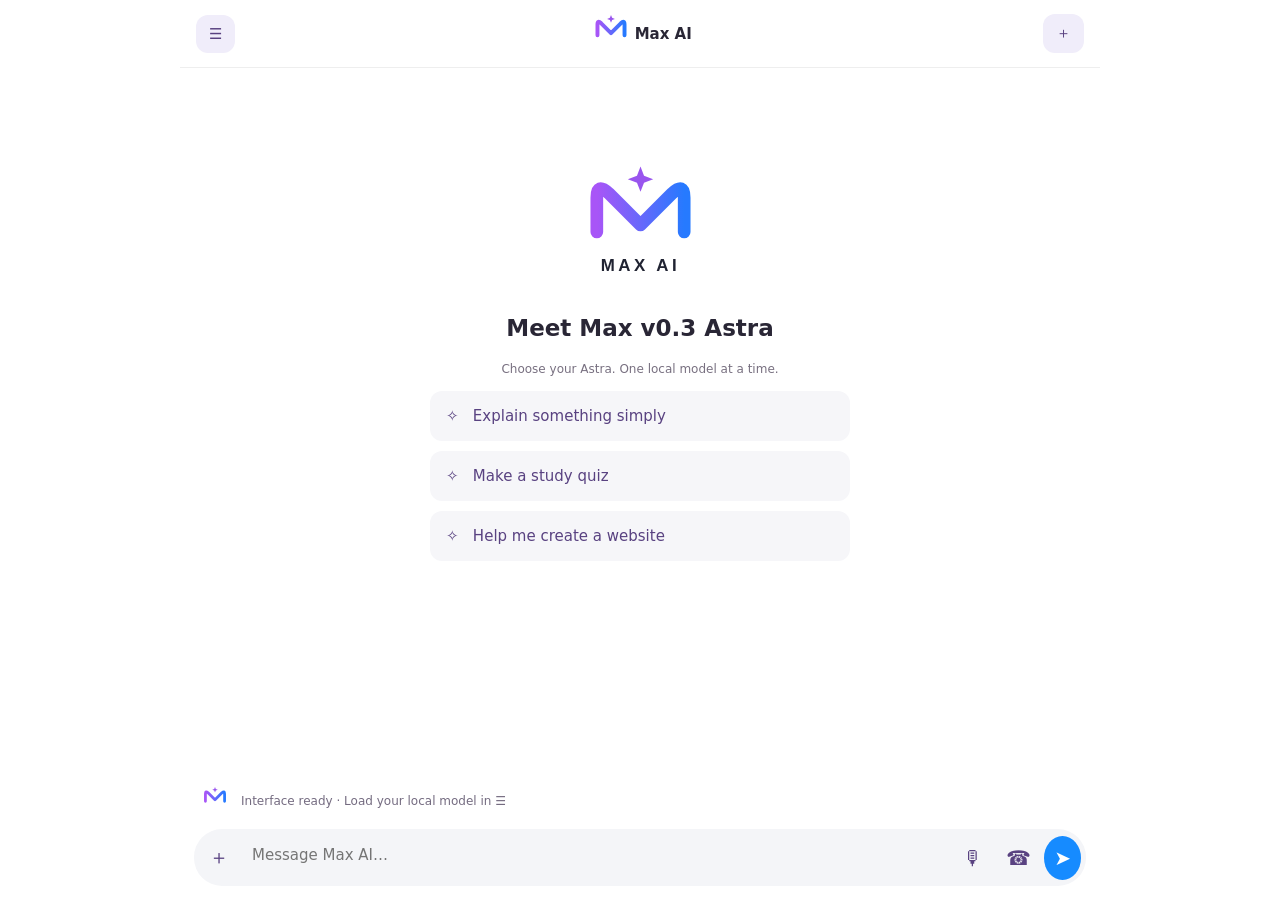
==== commit 654e5edb: "Update index.html" ====
--- a/index.html
+++ b/index.html
@@ -1,112 +1,56 @@
-<!doctype html>
-<html lang="en">
-<head>
-<meta charset="utf-8">
-<meta name="viewport" content="width=device-width,initial-scale=1">
-<title>Max AI – Astra 0.4</title>
-<meta name="application-name" content="Max AI">
-<meta name="description" content="Max AI – Astra 0.4: a school-safe study buddy that runs entirely in your browser.">
-<link rel="icon" href="data:image/svg+xml,%3Csvg xmlns='http://www.w3.org/2000/svg' viewBox='0 0 220 200'%3E%3Cpath d='M48 115V66Q48 44 65 60L110 105L155 60Q172 44 172 66V115' fill='none' stroke='%237a5af0' stroke-width='18' stroke-linecap='round' stroke-linejoin='round'/%3E%3C/svg%3E">
-<link rel="stylesheet" href="style.css">
-</head>
-<body>
+<!doctype html><html lang="en"><head><meta charset="utf-8"><meta name="viewport" content="width=device-width,initial-scale=1"><title>Max AI — Astra model library</title><meta name="application-name" content="Max AI"><style>
+*{box-sizing:border-box}body{margin:0;color:#292635;background:#fff;font:15px system-ui,sans-serif}button,input,textarea{font:inherit}button{cursor:pointer;border:0;border-radius:12px;padding:10px 13px;background:#f0edfa;color:#594281}button:disabled{opacity:.5;cursor:wait}#app{height:100dvh;max-width:920px;margin:auto;display:flex;flex-direction:column}header{display:flex;justify-content:space-between;align-items:center;height:68px;padding:8px 16px;border-bottom:1px solid #eee}.brand{display:flex;align-items:center;font-weight:650}.brand svg{width:48px;height:46px}.brand svg text{display:none}main{flex:1;overflow:auto;padding:20px}#welcome{max-width:420px;text-align:center;margin:7vh auto 20px}#welcome svg{width:155px}h1{font-size:23px}.muted{font-size:12px;color:#787080;line-height:1.6}.suggest{display:block;width:100%;margin:10px 0;padding:16px;text-align:left;background:#f6f6f9}.message{white-space:pre-wrap;overflow-wrap:anywhere;padding:14px 17px;line-height:1.65;background:#f5f5f8;border-radius:18px;width:fit-content;max-width:88%;margin:12px 0}.user{margin-left:auto;background:#ecf1ff}footer{padding:12px 14px max(14px,env(safe-area-inset-bottom))}.composer{display:flex;align-items:center;gap:3px;padding:5px;background:#f4f5f8;border-radius:28px}.composer button{background:none;padding:10px;min-width:35px;font-size:20px}#input{flex:1;min-width:0;height:44px;resize:none;background:transparent;border:0;padding:10px;outline:none}#send{background:#168bff;color:white;border-radius:50%}#stop{background:#fbe7ef;color:#ad2858;font-size:13px}.activity{display:flex;align-items:center;gap:9px;padding:9px 4px;min-height:43px}.activity svg{width:34px;height:34px;flex-shrink:0}.activity svg text{display:none}#activityText{font-size:12px;color:#746b80;line-height:1.4}#shade{position:fixed;inset:0;background:#0005;z-index:10}aside{position:fixed;inset:0 auto 0 0;width:min(370px,94vw);padding:22px;overflow:auto;background:white;z-index:11}.card{border:1px solid #e5e1ed;padding:14px;border-radius:14px;margin:12px 0}.card button{margin:4px 4px 0 0}a{color:#7650be}#toast{position:fixed;bottom:140px;left:50%;transform:translateX(-50%);background:#2b2336;color:white;padding:13px 18px;border-radius:13px;max-width:90%;z-index:30}dialog{width:min(720px,95vw);border:1px solid #ddd;border-radius:15px}#editor{display:block;width:100%;height:50vh;background:white;border:1px solid #ddd;font:13px monospace;margin:12px 0}#eventLog{font-size:11px;white-space:pre-wrap;line-height:1.7;max-height:180px;overflow:auto}.working .m-mark{transform-box:fill-box;transform-origin:center;animation:thinking 1.35s ease-in-out infinite}.working .m-mark path:first-child{stroke-dasharray:300;animation:flow 2.5s linear infinite}@keyframes thinking{0%,100%{transform:scale(.94) rotate(-3deg);opacity:.7}50%{transform:scale(1.06) rotate(3deg);opacity:1}}@keyframes flow{to{stroke-dashoffset:-600}}@media(prefers-reduced-motion:reduce){.working .m-mark,.working .m-mark path:first-child{animation:none!important}}[hidden]{display:none!important}.active{background:#f9deeb!important}button:focus-visible{outline:3px solid #bcadf0;outline-offset:2px}
+</style></head><body><div id="app"><header><button id="menu" aria-label="Open menu">☰</button><div class="brand"><span class="logo"></span>Max AI</div><button id="new" aria-label="New chat">＋</button></header><main id="chat"><section id="welcome"><div class="logo"></div><h1>Meet Max v0.3 Astra</h1><p class="muted">Choose your Astra. One local model at a time.</p><button class="suggest" data-text="Explain photosynthesis in three sentences.">✧ &nbsp; Explain something simply</button><button class="suggest" data-text="Make a short photosynthesis quiz with an answer key.">✧ &nbsp; Make a study quiz</button><button class="suggest" data-text="Help me plan a simple website.">✧ &nbsp; Help me create a website</button></section><div id="messages" aria-live="polite"></div></main><footer><div class="activity" role="status"><span class="logo"></span><span id="activityText">Starting interface…</span></div><div class="composer"><button id="upload" aria-label="Upload text">＋</button><textarea id="input" aria-label="Message" placeholder="Message Max AI…"></textarea><button id="mic" aria-label="Local voice to text">🎙</button><button id="voice" aria-label="Voice conversation">☎</button><button id="stop" hidden>■ Stop</button><button id="send" aria-label="Send">➤</button></div></footer></div><div id="shade" hidden></div><aside id="sidebar" hidden><button id="close" style="float:right">×</button><h2>Max AI</h2><div class="card"><b>Astra model library</b><p class="muted">Choose a model below. Only one is loaded in memory at a time. First use downloads its assets.</p><label for="modelSelect">Choose model</label><select id="modelSelect" style="width:100%;padding:12px;margin:12px 0;border:1px solid #ddd;border-radius:10px"></select><p id="modelInfo" class="muted"></p><button id="load">Load local model</button><button id="unload">Unload / reset</button><p class="muted" id="modelState">Not loaded.</p></div><div class="card"><b>Qwen/Qwen3-ASR-1.7B</b><p class="muted">Speech model requested. Browser adapter not implemented; not loaded by the chat runtime.</p><button id="qwen">Check status</button><a href="https://huggingface.co/Qwen/Qwen3-ASR-1.7B" target="_blank" rel="noopener">Model page</a></div><h3>Files</h3><button id="create">New file</button><button id="upload2">Upload text</button><div id="files"></div><h3>Logo</h3><button id="logoDownload">Download SVG</button><h3>Recent activity</h3><div id="eventLog"></div><h3>Privacy & limitations</h3><p class="muted">First load downloads software and weights. Prompts are processed locally; no cloud AI fallback. Model and browser compatibility are required. Serve over HTTPS or localhost for best compatibility. Web search is off. Workspace files clear when the page reloads.</p><p class="muted">Voice is restricted to browsers exposing on-device speech recognition. Fully local voice conversation and Qwen ASR are not implemented. Local models are not guaranteed safe; safety instructions are not unbypassable controls.</p><p id="diagnostics" class="muted"></p></aside><input id="fileInput" type="file" accept=".txt,.md,.html,.css,.js,.json,.csv" hidden><dialog id="fileDialog"><h3 id="fileTitle"></h3><textarea id="editor" aria-label="File contents"></textarea><button id="saveFile">Save workspace copy</button><button id="cancelFile">Cancel</button></dialog><div id="toast" role="status" hidden></div>
+<script>
+(function(){'use strict';
+const $=id=>document.getElementById(id),LOGO="<svg xmlns=\"http://www.w3.org/2000/svg\" viewBox=\"0 0 220 200\" role=\"img\" aria-label=\"Max AI\"><defs><linearGradient id=\"maxg\"><stop stop-color=\"#a855f7\"/><stop offset=\"1\" stop-color=\"#267aff\"/></linearGradient></defs><g class=\"m-mark\"><path d=\"M48 115V66Q48 44 65 60L110 105L155 60Q172 44 172 66V115\" fill=\"none\" stroke=\"url(#maxg)\" stroke-width=\"18\" stroke-linecap=\"round\" stroke-linejoin=\"round\"/><path d=\"M110 22L115 35L128 40L115 45L110 58L105 45L92 40L105 35Z\" fill=\"#9955ee\"/></g><text x=\"110\" y=\"170\" text-anchor=\"middle\" font-family=\"Arial,sans-serif\" font-weight=\"700\" letter-spacing=\"5\" font-size=\"24\" fill=\"#202332\">MAX AI</text></svg>",WORKER_CODE="let engine=null;\nlet running=false;\nself.onmessage=async({data:m})=>{\n if(m.type==='interrupt'){engine?.interruptGenerate();return;}\n try{\n  if(m.type==='load'){\n   let lib;let error;\n   for(const u of ['https://esm.run/@mlc-ai/web-llm@0.2.82','https://cdn.jsdelivr.net/npm/@mlc-ai/web-llm@0.2.82/+esm']){try{self.postMessage({type:'progress',text:'Loading runtime: '+u});lib=await import(u);break;}catch(e){error=e;}}\n   if(!lib)throw error;\n   if(!lib.prebuiltAppConfig.model_list.some(x=>x.model_id===m.model))throw Error('Selected model is not supported by this pinned runtime: '+m.model+'. Try another model.');\n   engine=new lib.MLCEngine({initProgressCallback:p=>self.postMessage({type:'progress',text:p.text||'Loading model assets\u2026'})});\n   await engine.reload(m.model);\n   self.postMessage({type:'ready'});\n  }\n  if(m.type==='generate'){\n   if(!engine)throw Error('Model is not loaded.');\n   if(running)throw Error('A reply is already being generated.');\n   running=true;\n   const chunks=await engine.chat.completions.create({messages:m.messages,stream:true,max_tokens:384,temperature:0.6});\n   for await(const c of chunks){const text=c.choices?.[0]?.delta?.content||'';if(text)self.postMessage({type:'chunk',id:m.id,text});}\n   self.postMessage({type:'done',id:m.id});\n  }\n }catch(e){self.postMessage({type:'error',id:m.id,text:e.message||String(e)});}finally{if(m.type==='generate')running=false;}\n};";
+const REGISTRY=[{"id": "astra02", "name": "Max v0.2 Astra", "model": "Qwen3-1.7B-q4f32_1-MLC", "kind": "chat", "size": "1.7B"}, {"id": "astra01", "name": "Max v0.1 Astra", "model": "Llama-3.2-1B-Instruct-q4f32_1-MLC", "kind": "chat", "size": "1B"}, {"id": "astra03", "name": "Max v0.3 Astra", "model": "Qwen2.5-0.5B-Instruct-q4f32_1-MLC", "kind": "chat", "size": "0.5B"}];
+let selectedModel=2, disposal=Promise.resolve(),switching=false;
+function currentModel(){return REGISTRY[selectedModel]}
+let worker=null,ready=false,loading=false,job=null,history=[],files=[],editing=-1,phase='Interface ready · Load your local model in ☰',phaseStart=Date.now(),toastTimer,rec=null,listening=false,events=[];
+function log(t){events.push(new Date().toLocaleTimeString()+' — '+t);events=events.slice(-30);$('eventLog').textContent=events.join('\n')}
+function activity(t,busy=false){phase=t;phaseStart=Date.now();document.body.classList.toggle('working',busy);$('activityText').textContent=t;log(t)}
+function toast(t){clearTimeout(toastTimer);$('toast').textContent=t;$('toast').hidden=false;toastTimer=setTimeout(()=>$('toast').hidden=true,6000)}
+function menu(open){$('sidebar').hidden=!open;$('shade').hidden=!open}
+function controls(){let busy=!!job||loading;$('send').disabled=busy;$('load').disabled=busy||ready||switching;$('modelSelect').disabled=busy||switching;$('new').disabled=busy;$('stop').hidden=!busy;document.body.classList.toggle('working',busy)}
+function terminate(){if(worker)disposal=Promise.resolve(worker.terminate());worker=null;ready=false;loading=false;$('modelState').textContent='Not loaded. Load again to continue.'}
+function endJob(reason,drop=false){if(!job)return;let j=job;job=null;if(j.text){history.push({role:'user',content:j.prompt},{role:'assistant',content:j.text});j.el.textContent=j.text+(reason?'\n\n['+reason+']':'')}else j.el.textContent=reason||'The model returned no text. Try a shorter message or reload the model.';if(drop)terminate();controls();activity(reason||'Reply complete · Local model ready')}
+function stop(){if(loading){terminate();controls();activity('Model loading cancelled.');return}if(job){endJob('Stopped. Model reset; reload to continue.',true)}}
+function fail(text){if(job)endJob(text,true);else{terminate();controls();activity(text);toast(text)}}
+function add(role,text){$('welcome').hidden=true;let e=document.createElement('div');e.className='message '+role;e.textContent=text;$('messages').append(e);$('chat').scrollTop=$('chat').scrollHeight;return e}
 
-<!-- Shared gradient for the logo (kept outside any hidden element so it always renders) -->
-<svg width="0" height="0" style="position:absolute" aria-hidden="true" focusable="false">
-  <defs><linearGradient id="maxg"><stop stop-color="#a855f7"/><stop offset="1" stop-color="#267aff"/></linearGradient></defs>
-</svg>
+// Same-page adapter for environments blocking module Workers.
+class MaxLocalWorker {
+ constructor(){this.onmessage=null;this.onerror=null;this.closed=false;this.pending=Promise.resolve();const owner=this;
+ this.bridge={postMessage(data){if(!owner.closed)setTimeout(()=>{if(!owner.closed&&owner.onmessage)owner.onmessage({data});},0)}};
+ const cleanup='\nself.interruptRuntime=()=>engine?.interruptGenerate(); self.disposeRuntime=async()=>{if(engine)await engine.unload();};';
+ try{new Function('self',WORKER_CODE+cleanup)(this.bridge)}catch(e){setTimeout(()=>this.onerror?.({message:e.message}),0)}
+ }
+ postMessage(data){if(this.closed)return;this.pending=this.pending.then(()=>{if(!this.closed)return this.bridge.onmessage({data})}).catch(e=>{if(!this.closed)this.onerror?.({message:e.message})})}
+ async terminate(){this.closed=true;this.bridge.interruptRuntime?.();await this.pending;await this.bridge.disposeRuntime?.()}
+}
 
-<div id="app">
-  <header>
-    <button id="menu" aria-label="Open menu">☰</button>
-    <div class="brand">
-      <span class="logo">
-        <svg viewBox="0 0 220 200" role="img" aria-label="Max AI"><g class="m-mark"><path d="M48 115V66Q48 44 65 60L110 105L155 60Q172 44 172 66V115" fill="none" stroke="url(#maxg)" stroke-width="18" stroke-linecap="round" stroke-linejoin="round"/><path d="M110 22L115 35L128 40L115 45L110 58L105 45L92 40L105 35Z" fill="#9955ee"/></g><text x="110" y="170" text-anchor="middle" font-family="Arial,sans-serif" font-weight="700" letter-spacing="5" font-size="24" fill="#202332">MAX AI</text></svg>
-      </span>
-      Max AI – Astra 0.4
-    </div>
-    <button id="new" aria-label="New chat">＋</button>
-  </header>
+function save(name,text,type='text/plain'){let u=URL.createObjectURL(new Blob([text],{type})),a=document.createElement('a');a.href=u;a.download=name;document.body.append(a);a.click();a.remove();setTimeout(()=>URL.revokeObjectURL(u),2000)}
+$('menu').onclick=()=>menu(true);$('close').onclick=$('shade').onclick=()=>menu(false);$('stop').onclick=stop;
+$('load').onclick=async()=>{if(loading||job||ready||switching)return;if(!navigator.gpu){toast('WebGPU is unavailable in this browser. Use a compatible browser over HTTPS or localhost.');return}terminate();loading=true;controls();activity('Starting background model runtime…',true);try{await disposal;const url=URL.createObjectURL(new Blob([WORKER_CODE],{type:'text/javascript'}));worker=new MaxLocalWorker(url,{type:'module'});setTimeout(()=>URL.revokeObjectURL(url),30000);worker.onerror=e=>fail('Model worker error: '+(e.message||'Unable to start.'));worker.onmessage=({data:m})=>{if(m.type==='progress'){activity(m.text,true);$('modelState').textContent=m.text}else if(m.type==='ready'){ready=true;loading=false;$('modelState').textContent=currentModel().name+' · '+currentModel().size+' · Loaded locally';controls();activity(currentModel().name+' loaded. Send a message.');toast('Ready for local chat.')}else if(m.type==='chunk'&&job&&m.id===job.id){if(!job.text)log('First response text received.');job.text+=m.text;job.last=Date.now();job.el.textContent=job.text;phase='Receiving reply text locally';phaseStart=job.start;$('chat').scrollTop=$('chat').scrollHeight}else if(m.type==='done'&&job&&m.id===job.id){endJob('')}else if(m.type==='error'){fail('Model error: '+m.text)}};worker.postMessage({type:'load',model:currentModel().model})}catch(e){fail(e.message)}};
+$('unload').onclick=()=>{if(job||loading)stop();terminate();controls();activity('Model unloaded. Cached download assets may remain in the browser.')};
+function send(){let text=$('input').value.trim();if(!text||job||loading)return;if(!ready||!worker){toast('Load the local model from ☰ first.');menu(true);return}if(text.length>3000){toast('Please shorten your message to 3,000 characters for this small local model.');return}if(listening)rec.stop();$('input').value='';add('user',text);const el=add('assistant','Preparing your message locally…');const now=Date.now();job={id:now,prompt:text,el,text:'',start:now,last:now};controls();activity('Request sent to local worker · Waiting for first response text…',true);let recent=history.slice(-4).map(m=>({role:m.role,content:m.content.slice(0,1000)}));worker.postMessage({type:'generate',id:job.id,messages:[{role:'system',content:'You are '+currentModel().name+', a helpful school-safe study assistant. Be concise. Include answer keys for practice quizzes. Refuse instructions for self-harm, violence or dangerous wrongdoing and offer safe alternatives. Do not claim to search the web or use unavailable tools.'},...recent,{role:'user',content:text}]})}
+$('send').onclick=send;$('input').onkeydown=e=>{if(e.key==='Enter'&&!e.shiftKey){e.preventDefault();send()}};document.querySelectorAll('[data-text]').forEach(b=>b.onclick=()=>{$('input').value=b.dataset.text;send()});
+setInterval(()=>{let now=Date.now();if(loading||job){let seconds=Math.floor((now-phaseStart)/1000);let extra=job&&job.text?' · '+job.text.length+' characters received · '+Math.floor((now-job.last)/1000)+'s since last text':'';$('activityText').textContent=phase+' · '+seconds+'s'+extra}if(job){let total=now-job.start,idle=now-job.last;if(total>240000||(!job.text&&total>90000)||(job.text&&idle>45000)){endJob('Generation stalled or exceeded the time limit. The model was reset. Reload it and try a shorter message.',true)}}if(loading&&now-phaseStart>180000){fail('No loading progress for 3 minutes. Loading was stopped; check your connection and try again.')}},1000);
+$('new').onclick=()=>{if(job||loading)return;history=[];$('messages').replaceChildren();$('welcome').hidden=false;activity(ready?'New chat · Local model ready':'New chat · Load your local model')};
+$('qwen').onclick=()=>toast('Qwen ASR browser adapter is not implemented. It is not secretly loaded.');
+$('mic').onclick=()=>{if(listening){rec.stop();return}const SR=window.SpeechRecognition||window.webkitSpeechRecognition;if(!SR||!('processLocally' in SR.prototype)){toast('Verified on-device speech recognition is unavailable here. No cloud speech fallback is used.');return}try{rec=new SR();rec.processLocally=true;rec.lang='en-AU';rec.interimResults=true;rec.onstart=()=>{listening=true;$('mic').classList.add('active');if(!job&&!loading)activity('Listening on-device · Tap mic to stop',true)};rec.onresult=e=>{$('input').value=Array.from(e.results).map(r=>r[0].transcript).join(' ')};rec.onerror=e=>toast('Local microphone: '+e.error);rec.onend=()=>{listening=false;$('mic').classList.remove('active');if(!job&&!loading)activity('Microphone stopped. Review your text before sending.')};rec.start()}catch(e){toast(e.message)}};
+$('voice').onclick=()=>toast('Fully local voice conversation is not implemented yet. Chat and text-file tools are available.');
+function renderFiles(){$('files').replaceChildren();files.forEach((f,i)=>{let c=document.createElement('div');c.className='card';let name=document.createElement('div');name.textContent=f.name;let edit=document.createElement('button');edit.textContent='Edit';edit.onclick=()=>{editing=i;$('fileTitle').textContent=f.name;$('editor').value=f.text;$('fileDialog').showModal();log('Opened local workspace editor: '+f.name)};let d=document.createElement('button');d.textContent='Download';d.onclick=()=>{save(f.name,f.text);log('Requested download: '+f.name)};c.append(name,edit,d);$('files').append(c)})}
+$('create').onclick=()=>{let name=prompt('File name','notes.txt');if(name){files.push({name:name.replace(/[\\/]/g,'_'),text:''});renderFiles();log('Created local workspace file: '+name)}};$('upload').onclick=$('upload2').onclick=()=>$('fileInput').click();$('fileInput').onchange=async e=>{const f=e.target.files[0];if(!f)return;try{if(f.size>2000000)throw Error('Choose a text file under 2 MB.');log('Reading local file: '+f.name);files.push({name:f.name,text:await f.text()});renderFiles();menu(true);log('File added locally; not sent to the model.')}catch(err){toast(err.message)}e.target.value=''};$('saveFile').onclick=()=>{if(editing>=0){files[editing].text=$('editor').value;renderFiles();log('Saved workspace copy: '+files[editing].name)}$('fileDialog').close();toast('Download the file to keep your changes.')};$('cancelFile').onclick=()=>$('fileDialog').close();$('logoDownload').onclick=()=>save('max-ai-logo.svg',LOGO,'image/svg+xml');
+window.addEventListener('error',e=>{toast('Page error: '+e.message);log('Page error: '+e.message)});window.addEventListener('unhandledrejection',e=>{toast(String(e.reason?.message||e.reason));log('Unhandled error: '+String(e.reason?.message||e.reason))});
 
-  <main id="chat">
-    <section id="welcome">
-      <div class="logo">
-        <svg viewBox="0 0 220 200" role="img" aria-label="Max AI"><g class="m-mark"><path d="M48 115V66Q48 44 65 60L110 105L155 60Q172 44 172 66V115" fill="none" stroke="url(#maxg)" stroke-width="18" stroke-linecap="round" stroke-linejoin="round"/><path d="M110 22L115 35L128 40L115 45L110 58L105 45L92 40L105 35Z" fill="#9955ee"/></g><text x="110" y="170" text-anchor="middle" font-family="Arial,sans-serif" font-weight="700" letter-spacing="5" font-size="24" fill="#202332">MAX AI</text></svg>
-      </div>
-      <h1>Meet Max AI – Astra 0.4</h1>
-      <p class="muted">Your school-safe study buddy. Astra runs privately inside your browser, so your messages never leave this device.</p>
-      <button class="suggest" data-text="Explain photosynthesis in three sentences.">✧ &nbsp; Explain something simply</button>
-      <button class="suggest" data-text="Make a short photosynthesis quiz with an answer key.">✧ &nbsp; Make a study quiz</button>
-      <button class="suggest" data-text="Help me plan a simple website.">✧ &nbsp; Help me create a website</button>
-    </section>
-    <div id="messages" aria-live="polite"></div>
-  </main>
+REGISTRY.forEach((m,i)=>{const o=document.createElement('option');o.value=i;o.textContent=m.name+' — '+m.size;$('modelSelect').append(o)});
+$('modelSelect').value=selectedModel;
+function updateSelection(){$('modelInfo').textContent=currentModel().name+' · underlying model: '+currentModel().model+'. Version names are Max AI labels, not capability rankings.';$('welcome').querySelector('h1').textContent='Meet '+currentModel().name;}
+$('modelSelect').onchange=async()=>{if(job||loading||switching)return;switching=true;const next=Number($('modelSelect').value);terminate();controls();activity('Unloading previous model before switching…',true);try{await disposal;selectedModel=next;history=[];$('messages').replaceChildren();$('welcome').hidden=false;updateSelection();activity('Selected '+currentModel().name+' · Press Load local model.');}catch(e){toast('Could not release model: '+e.message)}finally{switching=false;controls()}};
+updateSelection();
 
-  <footer>
-    <div class="activity" role="status">
-      <span class="logo">
-        <svg viewBox="0 0 220 200" role="img" aria-label="Max AI"><g class="m-mark"><path d="M48 115V66Q48 44 65 60L110 105L155 60Q172 44 172 66V115" fill="none" stroke="url(#maxg)" stroke-width="18" stroke-linecap="round" stroke-linejoin="round"/><path d="M110 22L115 35L128 40L115 45L110 58L105 45L92 40L105 35Z" fill="#9955ee"/></g><text x="110" y="170" text-anchor="middle" font-family="Arial,sans-serif" font-weight="700" letter-spacing="5" font-size="24" fill="#202332">MAX AI</text></svg>
-      </span>
-      <span id="activityText">Interface ready</span>
-    </div>
-    <div class="composer">
-      <button id="upload" aria-label="Upload text">＋</button>
-      <textarea id="input" aria-label="Message" placeholder="Message Max AI…"></textarea>
-      <button id="mic" aria-label="Local voice to text">🎙</button>
-      <button id="voice" aria-label="Voice conversation">☎</button>
-      <button id="stop" hidden>■ Stop</button>
-      <button id="send" aria-label="Send">➤</button>
-    </div>
-  </footer>
-</div>
-
-<div id="shade" hidden></div>
-
-<aside id="sidebar" hidden>
-  <button id="close" style="float:right" aria-label="Close menu">×</button>
-  <h2>Max AI</h2>
-
-  <div class="card">
-    <b>Max AI – Astra 0.4</b>
-    <p class="muted">Powered by your local GGUF model:<br><span class="file-name">Max_AI_0.4_Astra-Q4_K_M.gguf</span></p>
-    <p><span id="modelStatus" class="pill" data-state="not-loaded">Model not loaded</span></p>
-    <progress id="modelProgress" max="100" value="0" hidden></progress>
-    <p class="muted" id="modelState">The first load downloads the model from this site. Your browser should keep a copy, so later loads are faster.</p>
-    <button id="load">Load model</button>
-    <button id="unload">Unload / reset</button>
-  </div>
-
-  <div class="card safety">
-    <b>Safety</b>
-    <p class="muted">Astra is a school-safe assistant. It is trained and instructed to refuse harmful or illegal requests, such as violence, self-harm instructions or dangerous wrongdoing, and to suggest safe alternatives. If a chat ever feels wrong or upsetting, stop and talk to a trusted adult.</p>
-  </div>
-
-  <h3>Files</h3>
-  <button id="create">New file</button>
-  <button id="upload2">Upload text</button>
-  <div id="files"></div>
-
-  <h3>Logo</h3>
-  <button id="logoDownload">Download SVG</button>
-
-  <h3>Recent activity</h3>
-  <div id="eventLog"></div>
-
-  <h3>Privacy &amp; limitations</h3>
-  <p class="muted">This site does not call Hugging Face or any external AI API. The engine and the model are loaded from this website only, and every reply is generated inside your browser. Web search is off. Workspace files clear when the page reloads.</p>
-  <p class="muted">Local models are not guaranteed safe; safety instructions are not unbypassable controls. Voice is limited to browsers that offer on-device speech recognition; a fully local voice conversation is not implemented.</p>
-  <p id="diagnostics" class="muted"></p>
-</aside>
-
-<input id="fileInput" type="file" accept=".txt,.md,.html,.css,.js,.json,.csv" hidden>
-<dialog id="fileDialog">
-  <h3 id="fileTitle"></h3>
-  <textarea id="editor" aria-label="File contents"></textarea>
-  <button id="saveFile">Save workspace copy</button>
-  <button id="cancelFile">Cancel</button>
-</dialog>
-<div id="toast" role="status" hidden></div>
-
-<script type="module" src="js/main.js"></script>
-</body>
-</html>
+document.querySelectorAll('.logo').forEach(e=>e.innerHTML=LOGO);$('diagnostics').textContent='WebGPU '+(navigator.gpu?'exposed':'unavailable')+' · '+(isSecureContext?'Secure context':'Not a secure context');controls();activity(phase);
+})();
+</script></body></html>
